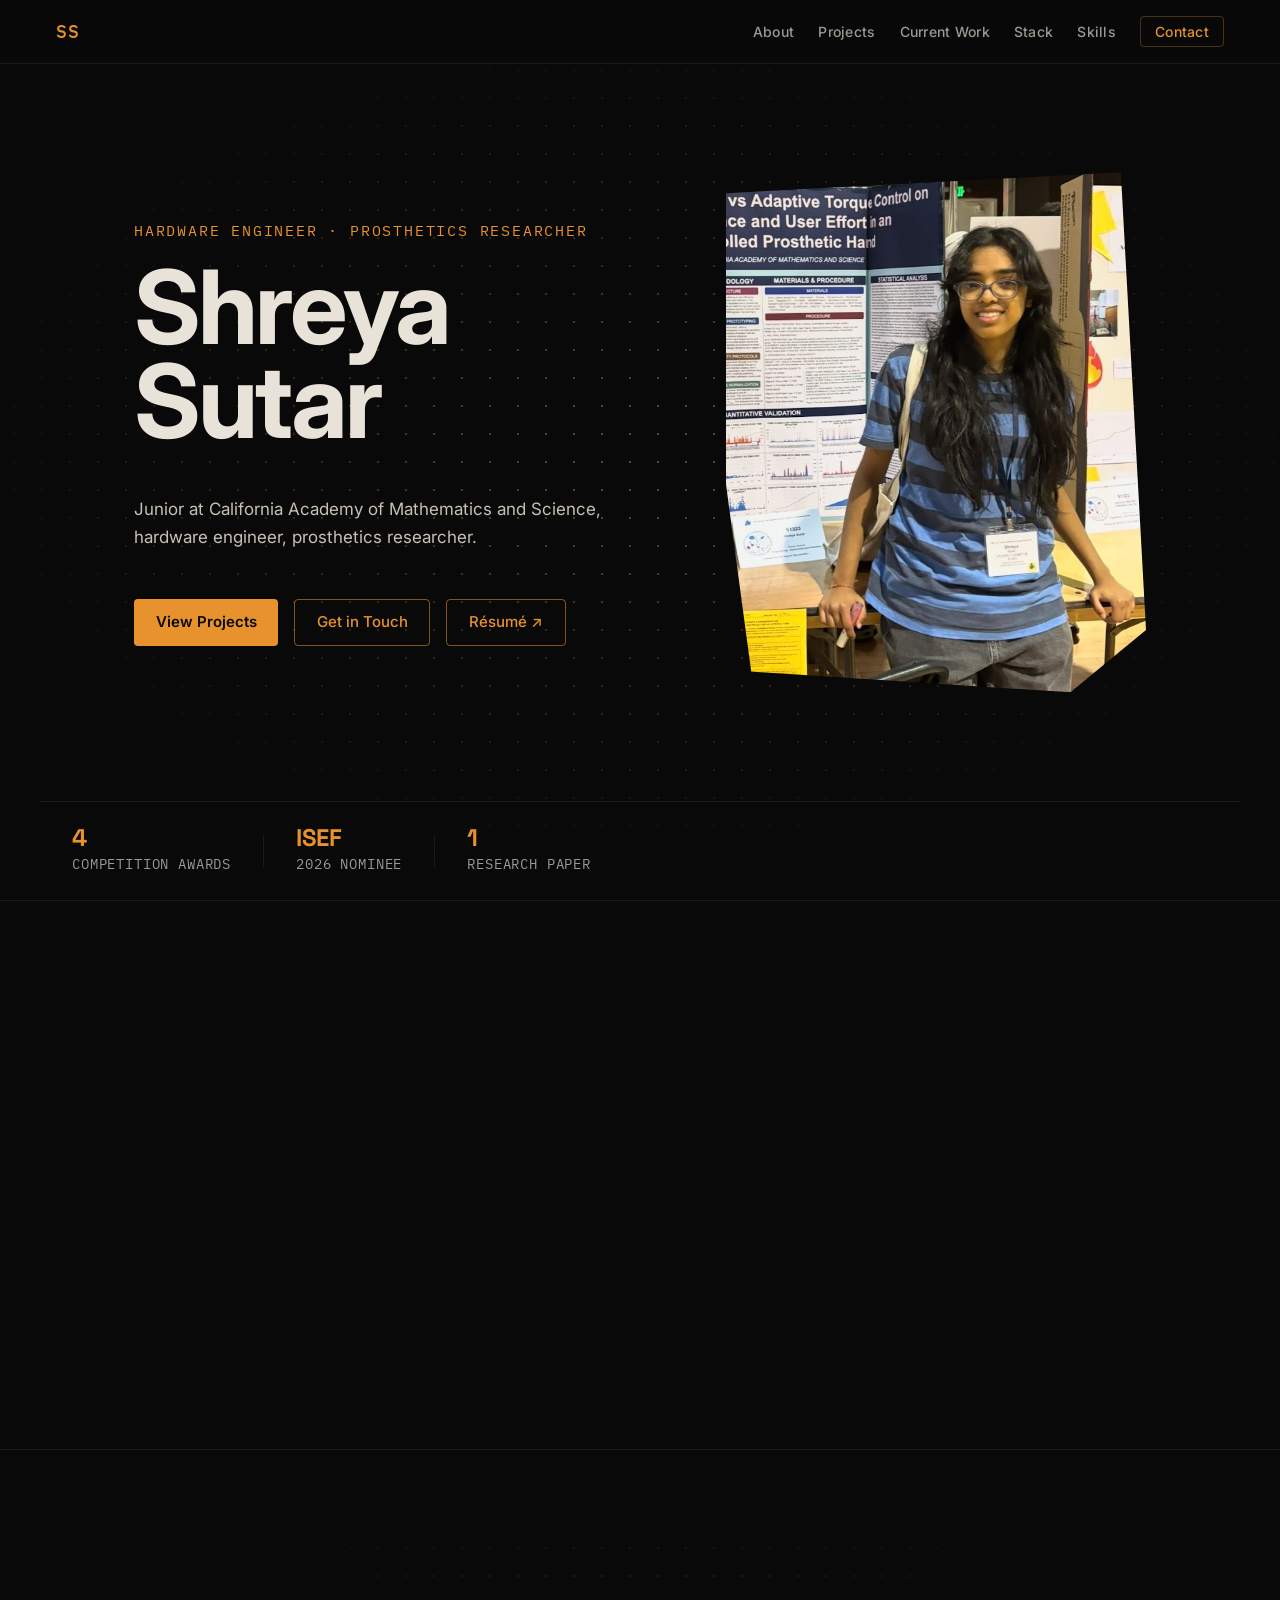
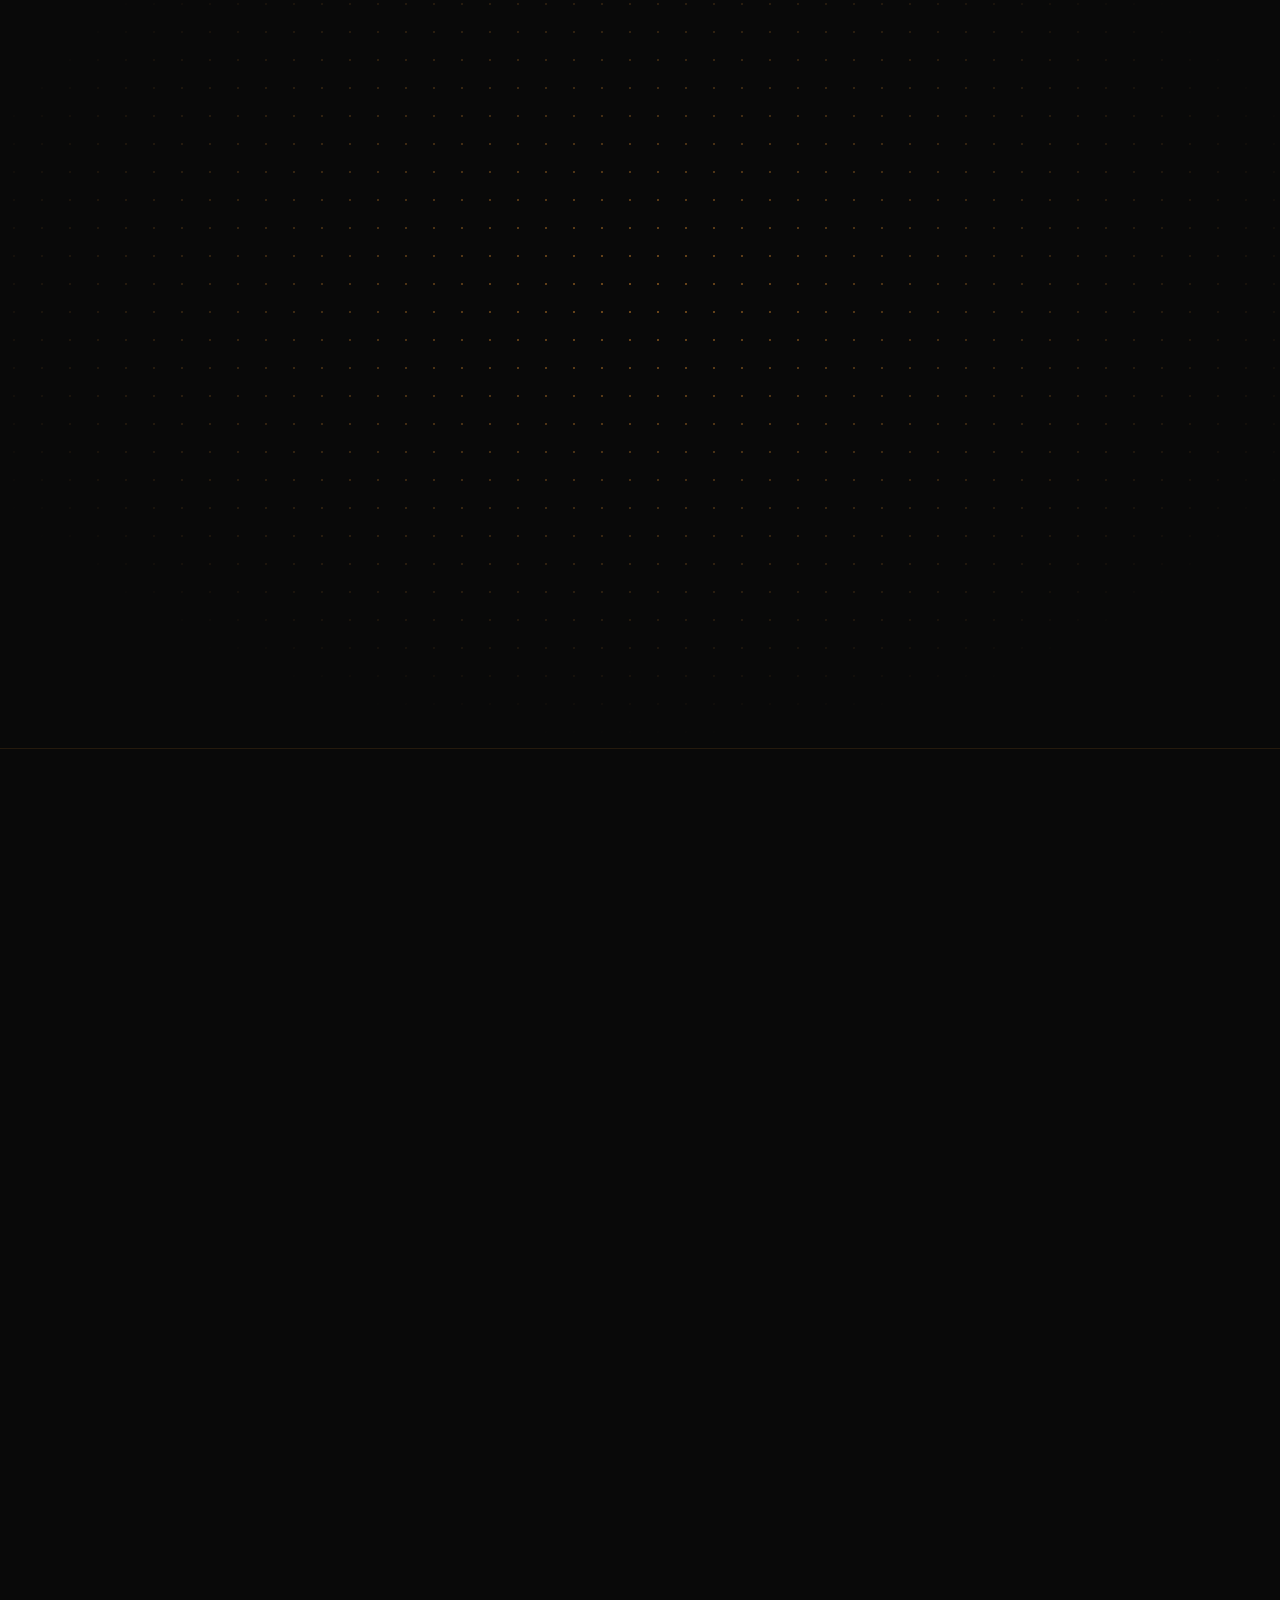
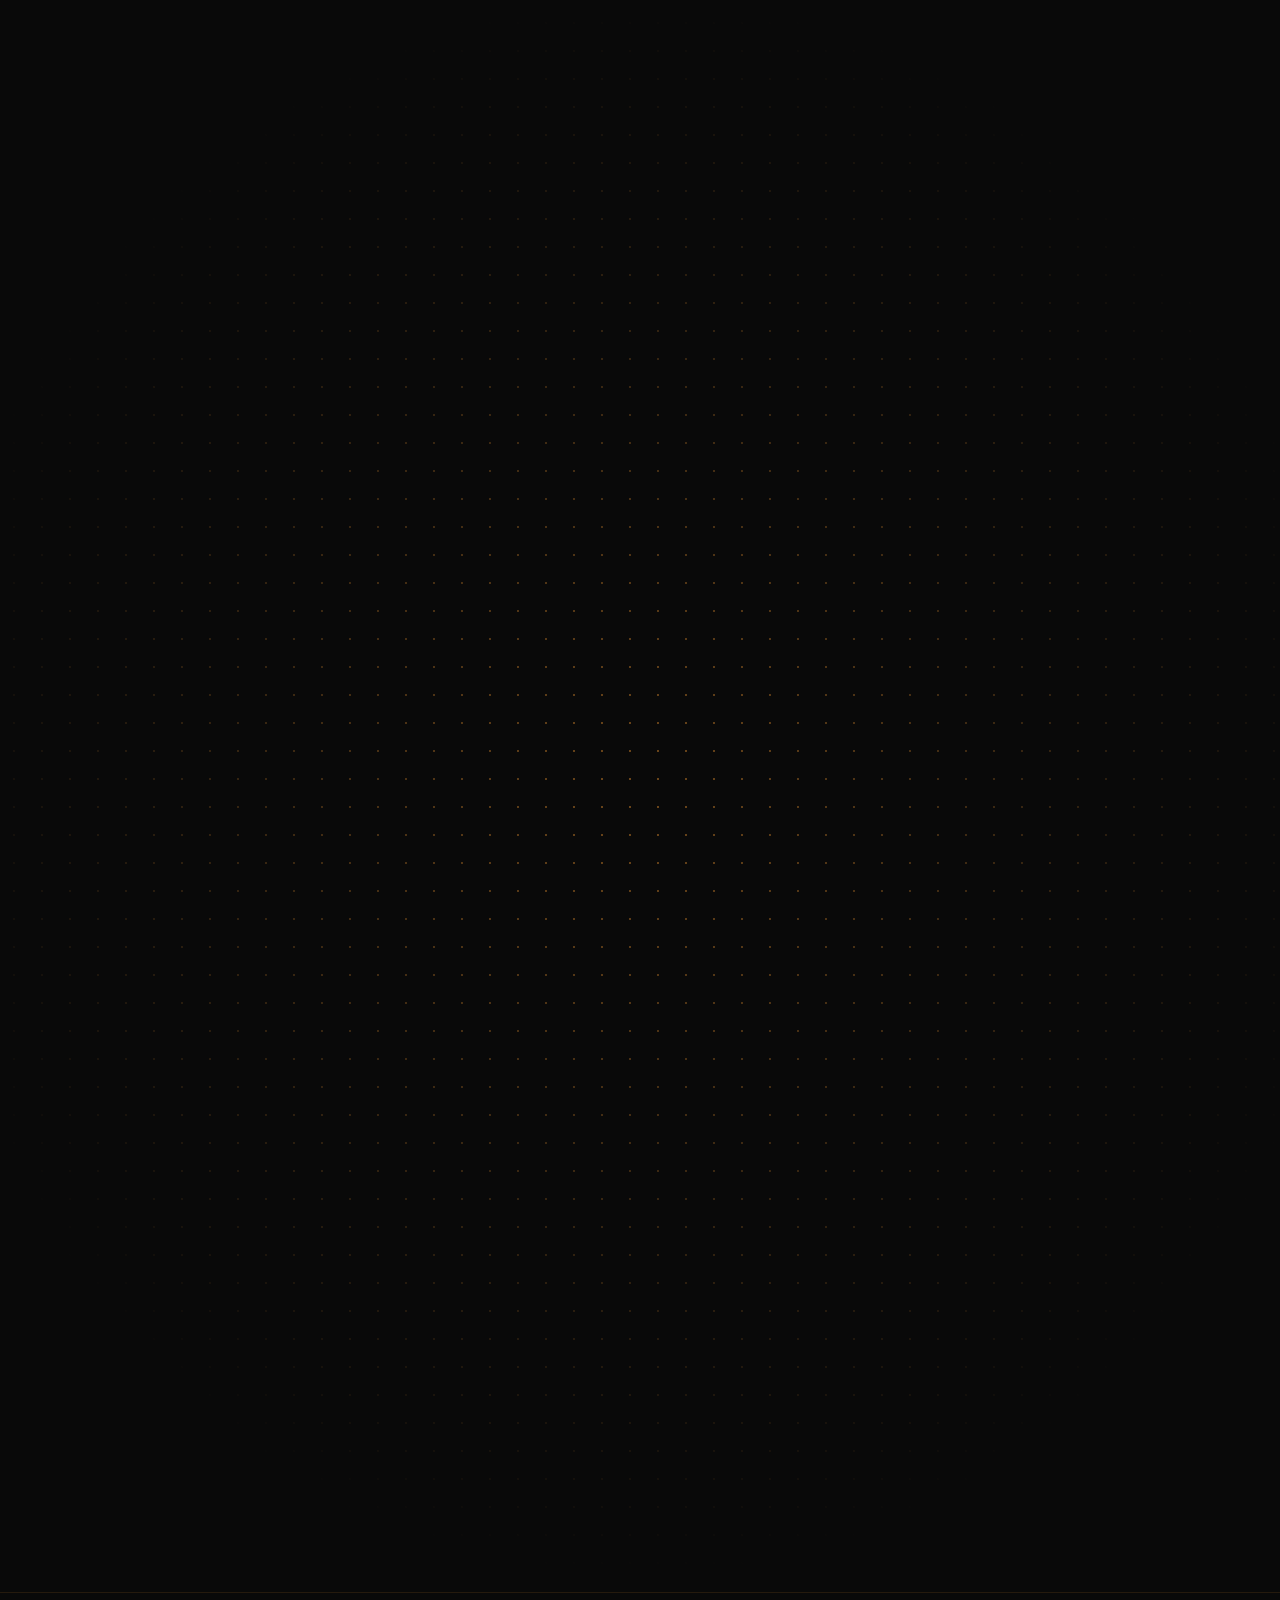
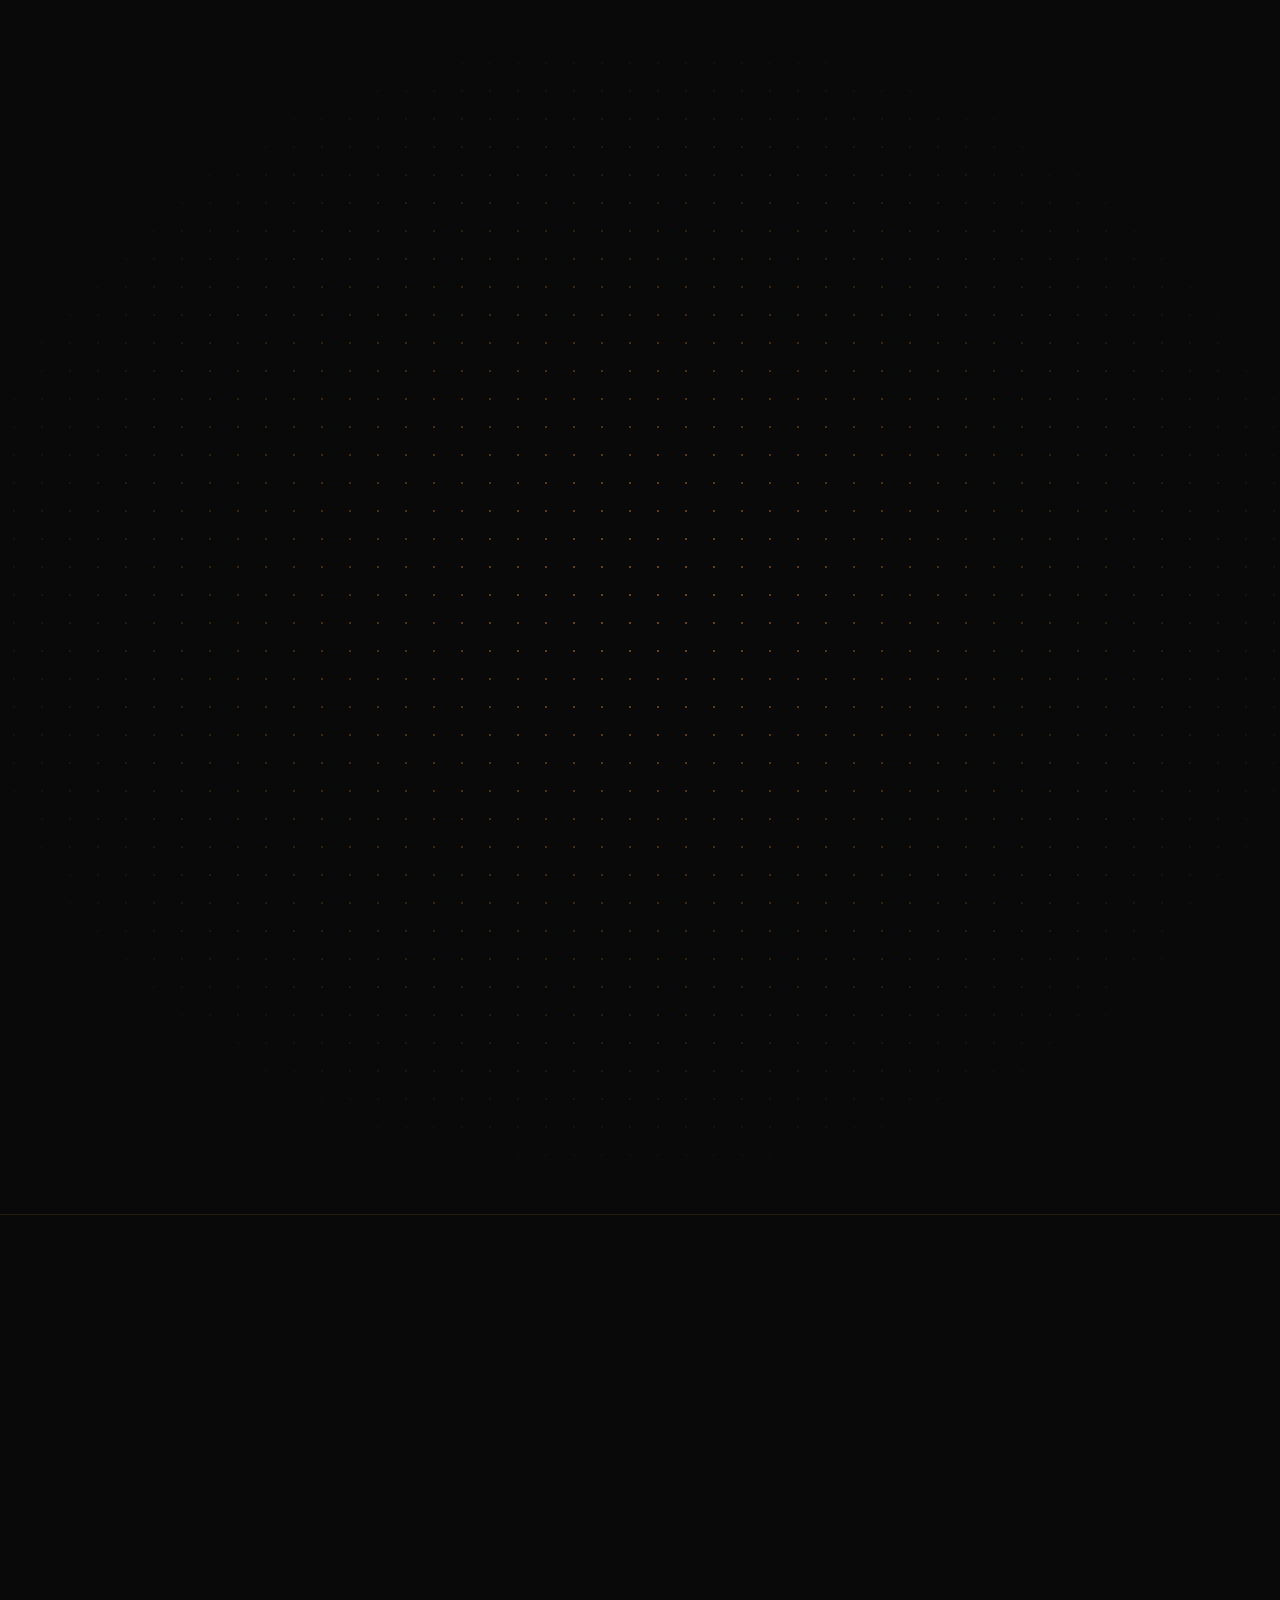
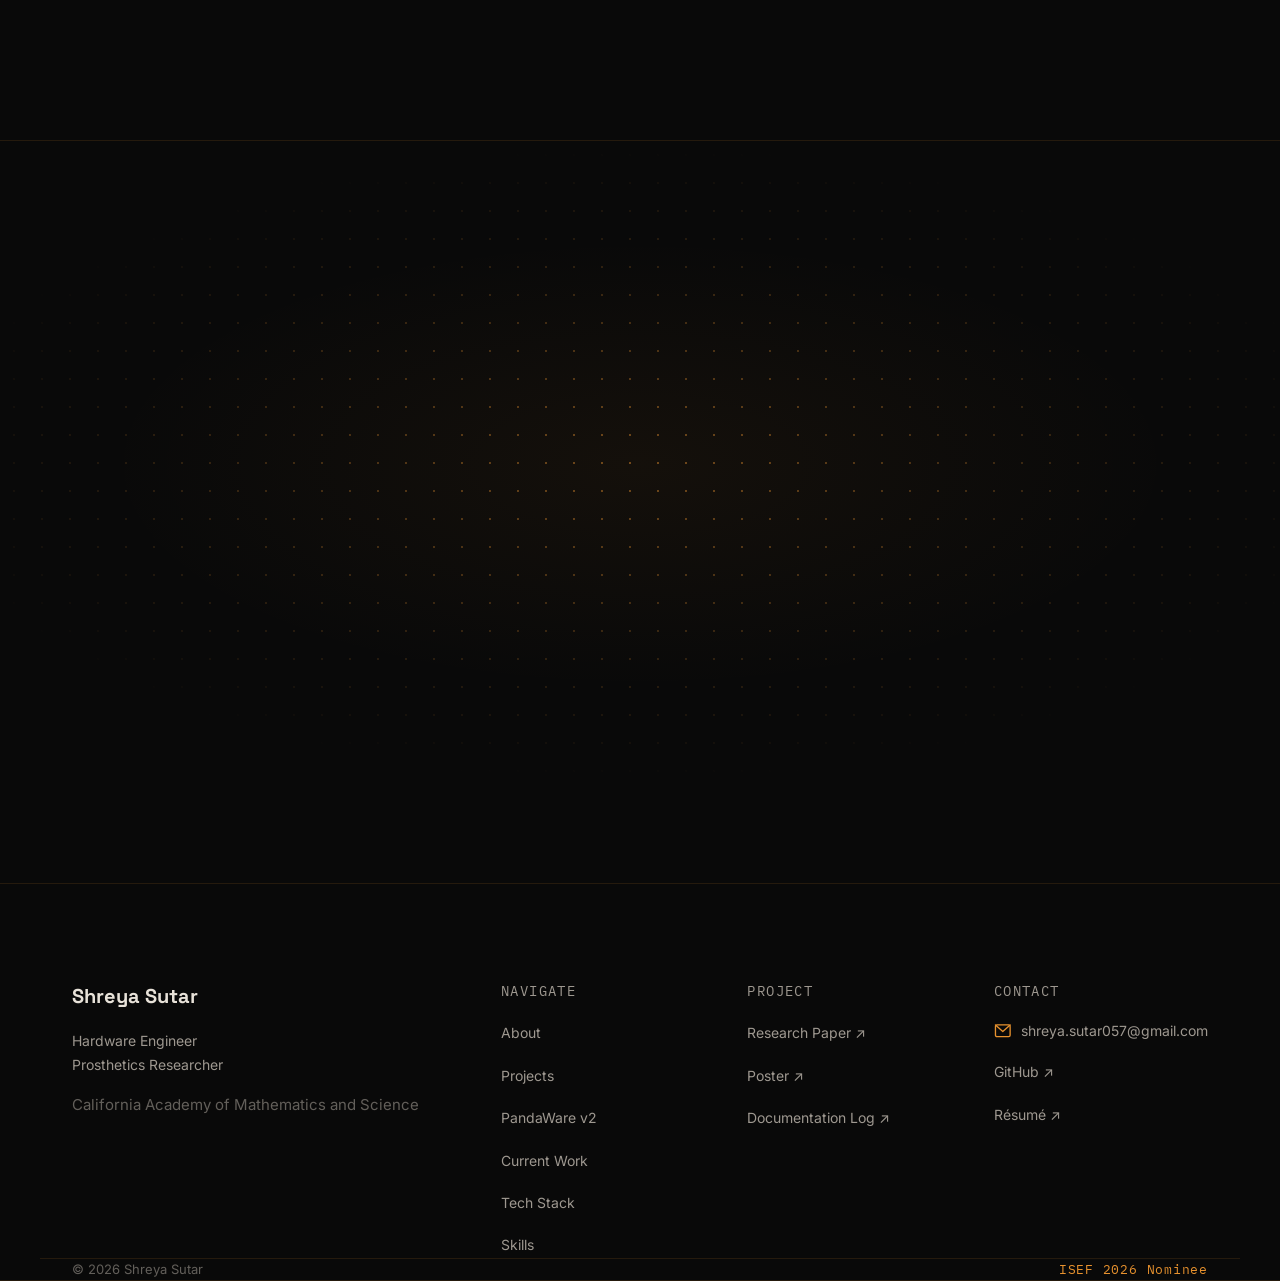
==== index.html @ 80c5390e "Move PandaWare v2 section directly below PandaWare v1 Co-Authored-By: Claude Opus 5.5 <noreply@anthr" ====
<!DOCTYPE html>
<html lang="en">
<head>
  <meta charset="UTF-8" />
  <meta name="viewport" content="width=device-width, initial-scale=1.0" />
  <title>Shreya Sutar — Hardware Engineer</title>
  <link rel="preconnect" href="https://fonts.googleapis.com">
  <link rel="preconnect" href="https://fonts.gstatic.com" crossorigin>
  <link href="https://fonts.googleapis.com/css2?family=Space+Grotesk:wght@400;500;600;700&family=Inter:wght@400;500&family=IBM+Plex+Mono:wght@400;500&display=swap" rel="stylesheet">
  <link rel="icon" type="image/png" href="full_mechanical_design.png">
  <link rel="stylesheet" href="style.css">
</head>
<body>

  <!-- ── Nav ────────────────────────────────────────── -->
  <nav id="nav">
    <div class="nav-wrap">
      <a href="#hero" class="nav-logo">SS</a>
      <ul class="nav-links">
        <li><a href="#about">About</a></li>
        <li><a href="#projects">Projects</a></li>
        <li><a href="#current-work">Current Work</a></li>
        <li><a href="#stack">Stack</a></li>
        <li><a href="#skills">Skills</a></li>
        <li><a href="#contact" class="nav-cta">Contact</a></li>
      </ul>
    </div>
  </nav>

  <!-- ── Hero ─────────────────────────────────────────── -->
  <section id="hero">
    <div class="pcb-grid" aria-hidden="true"></div>
    <div class="pcb-fade" aria-hidden="true"></div>

    <div class="site-wrap hero-inner">
      <div class="hero-text">
        <p class="hero-eyebrow">Hardware Engineer · Prosthetics Researcher</p>
        <h1 class="hero-name">
          <span class="name-line">Shreya</span>
          <span class="name-line">Sutar</span>
        </h1>
        <p class="hero-sub">Junior at California Academy of Mathematics and Science, hardware engineer, prosthetics researcher.</p>
        <div class="hero-actions">
          <a href="#projects" class="btn-primary hero-cta">View Projects</a>
          <a href="#contact" class="btn-ghost hero-cta">Get in Touch</a>
          <a href="resume.pdf" class="btn-ghost hero-cta" target="_blank" rel="noopener">Résumé ↗</a>
        </div>
      </div>
      <div class="hero-photo-wrap" aria-hidden="true">
        <div class="hero-photo">
          <img src="shreyasutar.png" alt="Shreya Sutar" style="width:100%;height:100%;object-fit:cover;border-radius:inherit;">
        </div>
      </div>
    </div>

    <div class="hero-stats">
      <div class="hstat"><span class="hstat-n">4</span><span class="hstat-l">Competition Awards</span></div>
      <div class="hstat-div" aria-hidden="true"></div>
      <div class="hstat"><span class="hstat-n">ISEF</span><span class="hstat-l">2026 Nominee</span></div>
      <div class="hstat-div" aria-hidden="true"></div>
      <div class="hstat"><span class="hstat-n">1</span><span class="hstat-l">Research Paper</span></div>
    </div>
  </section>

  <!-- ── About ─────────────────────────────────────────── -->
  <section id="about">
    <div class="site-wrap">
      <div class="about-layout">
        <div class="about-left">
          <h2 class="sec-label" data-reveal>[ About ]</h2>
          <p class="about-text" data-reveal>
            I build hardware at the intersection of biomedical engineering and embedded systems, focused on prosthetics and assistive technology, devices that restore function to people who have lost it. Most of what I've made was built without a lab, a mentor, or a budget, which has meant learning why systems fail rather than buying past the problem. Alongside the engineering, I founded and edit ISE, a student research journal, because the writing half of research is the part students are least often taught.
          </p>
        </div>
        <div class="about-right" data-reveal>
          <div class="about-card">
            <div class="about-card-row">
              <span class="about-card-label">School</span>
              <span class="about-card-val">California Academy of Mathematics and Science</span>
            </div>
            <div class="about-card-row">
              <span class="about-card-label">Focus</span>
              <span class="about-card-val">Biomedical · Embedded Systems</span>
            </div>
            <div class="about-card-row">
              <span class="about-card-label">Year</span>
              <span class="about-card-val">Junior · Class of 2028</span>
            </div>
            <div class="about-card-row">
              <span class="about-card-label">Location</span>
              <span class="about-card-val">Los Angeles, CA</span>
            </div>
          </div>
        </div>
      </div>
    </div>
  </section>

  <!-- ── Projects ───────────────────────────────────────── -->
  <section id="projects">
    <div class="pcb-grid" aria-hidden="true"></div>
    <div class="pcb-fade" aria-hidden="true"></div>
    <div class="site-wrap">
      <h2 class="sec-label" data-reveal>[ Projects ]</h2>
      <div class="project-grid">
        <article class="project-card" data-reveal>
          <div class="project-num">[ 01 ]</div>
          <div class="card-thumb">
            <img src="poster.png" alt="PandaWare poster" style="width:100%;height:100%;object-fit:cover;border-radius:inherit;">
          </div>
          <div class="card-body">
            <span class="badge">Biomedical · Embedded Systems</span>
            <h3>PandaWare</h3>
            <p>EMG-controlled myoelectric prosthetic hand built from scratch. Reads forearm surface EMG, classifies muscle activation in real time on an RP2040, and drives five tendon-routed fingers. Closed-loop current sensing halts grip on object contact. Total build cost: $118.45.</p>
            <a href="#pandaware" class="arrow-link">View Project <span aria-hidden="true">→</span></a>
          </div>
        </article>

        <!-- [ 02 ] ISE Journal -->
        <article class="project-card" data-reveal>
          <div class="project-num">[ 02 ]</div>
          <div class="card-thumb" role="img" aria-label="ISE journal cover">
            <img src="ise.projects.card.png" alt="ISE journal cover" style="width:100%;height:100%;object-fit:cover;border-radius:inherit;">
          </div>
          <div class="card-body">
            <span class="badge">Research Publishing · Editorial</span>
            <h3>ISE — Innovation in Science and Engineering Journal</h3>
            <p>An ISSN-registered student research journal I founded and edit, publishing high school and undergraduate research free of charge. Built the full manuscript infrastructure, recruited faculty reviewers across multiple universities, and now operate it with faculty advising from MIT.</p>
            <a href="https://iseofficial.org/" class="arrow-link" target="_blank" rel="noopener">Visit ISE <span aria-hidden="true">→</span></a>
          </div>
        </article>

        <!-- [ 03 ] Assistive Technology Outreach -->
        <article class="project-card" data-reveal>
          <div class="project-num">[ 03 ]</div>
          <!-- replace with /media/outreach-session.jpg -->
          <div class="card-thumb placeholder" role="img" aria-label="Outreach session photo placeholder">
            <svg viewBox="0 0 24 24" fill="none" stroke="currentColor" stroke-width="1.4" stroke-linecap="round" stroke-linejoin="round" aria-hidden="true">
              <path d="M17 21v-2a4 4 0 0 0-4-4H5a4 4 0 0 0-4 4v2"/>
              <circle cx="9" cy="7" r="4"/>
              <path d="M23 21v-2a4 4 0 0 0-3-3.87"/>
              <path d="M16 3.13a4 4 0 0 1 0 7.75"/>
            </svg>
          </div>
          <div class="card-body">
            <span class="badge">Community · Education</span>
            <h3>Assistive Technology Outreach</h3>
            <p>Led a prosthetics outreach project bringing assistive technology to a senior living community, directing the CAD, electrical, and programming work and writing the lesson plans that let other students contribute to the build rather than watch it.</p>
          </div>
        </article>
      </div>
    </div>
  </section>

  <!-- ── PandaWare Detail ─────────────────────────────────── -->
  <section id="pandaware">
    <div class="site-wrap">

      <!-- Change 1: Demo video — highest-priority evidence. Replace div with <video> when clip is ready. -->
      <!-- replace with /media/demo-pandaware-emg.mp4 -->
      <div class="detail-img" data-reveal>
        <img src="prosthetic.png" alt="PandaWare prosthetic hand" style="position:absolute;top:50%;left:50%;width:100vmax;height:100vmax;max-width:none;object-fit:cover;transform:translate(-50%,-50%) rotate(-90deg);">
      </div>

      <div class="detail-hd" data-reveal>
        <div class="detail-title-block">
          <h2 class="detail-title">PandaWare</h2>
          <p class="detail-sub">EMG-controlled myoelectric prosthetic hand, built from scratch. PandaWare reads forearm surface EMG, classifies muscle activation in real time on an RP2040, and drives five MG996R servos through a tendon-routed finger mechanism printed in PLA+. A current-sensing safety loop on the INA219 detects object contact and halts grip before force becomes damaging. Total build cost: $118.45, no lab, no machined parts.</p>
        </div>
        <div class="detail-actions">
          <a href="Shreya_Sutar_Official_Paper.pdf" class="btn-detail" target="_blank" rel="noopener">Read the Paper ↗</a>
          <a href="https://cad.onshape.com/documents/01846624b9cea47c0def8825/w/19642d9b3fb19bd6c92f9745/e/b12947016f13ac444aeb0029" class="btn-detail" target="_blank" rel="noopener">Onshape CAD ↗</a>
          <a href="sutarposter.pdf" class="btn-detail btn-detail--ghost" target="_blank" rel="noopener">Read the Poster ↗</a>
          <a href="https://drive.google.com/file/d/1aEplw--r2NXagsUH0YUOPjhpAVwstKOR/view?usp=sharing" class="btn-detail btn-detail--ghost" target="_blank" rel="noopener">Documentation Log ↗</a>
        </div>
        <p class="detail-note">The full iteration history, including what failed and what changed, lives in the <a href="https://drive.google.com/file/d/1aEplw--r2NXagsUH0YUOPjhpAVwstKOR/view?usp=sharing" target="_blank" rel="noopener">documentation log</a>.</p>
      </div>

      <div class="detail-block" data-reveal>
        <h3 class="block-label">Tech Stack</h3>
        <div class="chip-row">
          <span class="chip">RP2040</span>
          <span class="chip">MicroPython</span>
          <span class="chip">MyoWare 2.0</span>
          <span class="chip">PCA9685</span>
          <span class="chip">INA219</span>
          <span class="chip">MG996R servos</span>
          <span class="chip">tendon-driven actuation</span>
        </div>
      </div>

      <div class="detail-block" data-reveal>
        <h3 class="block-label">Overview</h3>
        <div class="overview-grid">
          <div class="overview-card" data-reveal>
            <div class="overview-card-text">
              <span class="overview-num">[ 01 ]</span>
              <div class="overview-rule"></div>
              <h4 class="overview-title">Full Mechanical Design</h4>
              <p class="overview-desc">Multiple 3D-printed iterations refining geometry for fit, range of motion, and durability across every finger joint.</p>
            </div>
            <div class="overview-card-img"><img src="full_mechanical_design.png" alt="Full mechanical design" style="width:100%;height:100%;object-fit:cover;border-radius:inherit;"></div>
          </div>
          <div class="overview-card" data-reveal>
            <div class="overview-card-text">
              <span class="overview-num">[ 02 ]</span>
              <div class="overview-rule"></div>
              <h4 class="overview-title">Custom Circuit Design</h4>
              <p class="overview-desc">Integrated servo control, EMG acquisition, and power sensing on a single hand-assembled system.</p>
            </div>
            <div class="overview-card-img"><img src="electric.png" alt="Custom circuit design" style="width:100%;height:100%;object-fit:cover;border-radius:inherit;"></div>
          </div>
          <div class="overview-card" data-reveal>
            <div class="overview-card-text">
              <span class="overview-num">[ 03 ]</span>
              <div class="overview-rule"></div>
              <h4 class="overview-title">EMG Signal Pipeline</h4>
              <p class="overview-desc">Adaptive normalization enabling reliable grip detection across varying muscle fatigue and electrode placement.</p>
            </div>
            <div class="overview-card-img"><img src="normalization.png" alt="EMG signal normalization graph" style="width:100%;height:100%;object-fit:cover;border-radius:inherit;"></div>
          </div>
          <div class="overview-card" data-reveal>
            <div class="overview-card-text">
              <span class="overview-num">[ 04 ]</span>
              <div class="overview-rule"></div>
              <h4 class="overview-title">Closed-Loop Safety</h4>
              <p class="overview-desc">Real-time current sensing via INA219 limits grip force automatically, preventing damage to objects. Works reliably on rigid objects; degrades on compliant surfaces.</p>
            </div>
            <div class="overview-card-img"><img src="graph.png" alt="Closed-loop current sensing performance graph" style="width:100%;height:100%;object-fit:cover;border-radius:inherit;"></div>
          </div>
        </div>
      </div>

      <!-- Change 2: Measured Performance stat grid -->
      <div class="detail-block" data-reveal>
        <h3 class="block-label">Measured Performance</h3>
        <div class="perf-grid">
          <div class="perf-stat">
            <span class="perf-stat__value">$118.45</span>
            <span class="perf-stat__label">Total Build Cost</span>
          </div>
          <div class="perf-stat">
            <span class="perf-stat__value">0–12 N</span>
            <span class="perf-stat__label">Grip Force Range</span>
          </div>
          <div class="perf-stat">
            <span class="perf-stat__value">92%</span>
            <span class="perf-stat__label">Grip Detection Success Rate</span>
          </div>
          <div class="perf-stat">
            <span class="perf-stat__value">200 ms</span>
            <span class="perf-stat__label">EMG to Finger Motion Latency</span>
          </div>
          <div class="perf-stat">
            <span class="perf-stat__value"><span class="perf-inf">∞</span></span>
            <span class="perf-stat__label">Mechanical Design Iterations</span>
          </div>
          <div class="perf-stat">
            <span class="perf-stat__value">450 mA</span>
            <span class="perf-stat__label">Contact-Detection Current Threshold</span>
          </div>
        </div>
        <p class="perf-note">Commercial myoelectric prosthetic hands cost between $20,000 and $100,000. PandaWare was built for $118.45 using consumer components, a hobbyist 3D printer, and no laboratory access. The performance figures above are the honest measured envelope, including where the system underperforms.</p>
        <p class="perf-limit">Known limitations: The current-sensing grip stop works reliably on rigid objects but degrades on compliant ones, where the current spike at contact is too gradual to detect cleanly. All finger joints are mechanically coupled, so the hand can grasp but cannot form a specific hand configuration. EMG amplitude drifts with electrode placement, sweat, and fatigue; the normalization pipeline reduces this but does not eliminate it.</p>
      </div>

      <div class="detail-block" data-reveal>
        <h3 class="block-label">Awards</h3>
        <div class="award-gallery">

          <div class="award-col">
            <span class="award">ISEF 2026 Nominee</span>
            <div class="gal-slot" style="overflow:hidden;">
              <img src="isef.nominee.png" alt="ISEF 2026 Nominee" style="width:100%;height:100%;object-fit:contain;border-radius:inherit;background:#000;">
            </div>
          </div>

          <div class="award-col">
            <span class="award">CSEF 5th Place</span>
            <!-- replace with /media/csef.jpg -->
            <div class="placeholder gal-slot"><svg viewBox="0 0 24 24" fill="none" stroke="currentColor" stroke-width="1.5" stroke-linecap="round" stroke-linejoin="round" aria-label="CSEF photo"><path d="M23 19a2 2 0 0 1-2 2H3a2 2 0 0 1-2-2V8a2 2 0 0 1 2-2h4l2-3h6l2 3h4a2 2 0 0 1 2 2z"/><circle cx="12" cy="13" r="4"/></svg></div>
          </div>

          <div class="award-col">
            <span class="award">LACSEF 2nd Place</span>
            <!-- replace with /media/lacsef.jpg -->
            <div class="placeholder gal-slot"><svg viewBox="0 0 24 24" fill="none" stroke="currentColor" stroke-width="1.5" stroke-linecap="round" stroke-linejoin="round" aria-label="LACSEF photo"><path d="M23 19a2 2 0 0 1-2 2H3a2 2 0 0 1-2-2V8a2 2 0 0 1 2-2h4l2-3h6l2 3h4a2 2 0 0 1 2 2z"/><circle cx="12" cy="13" r="4"/></svg></div>
          </div>

          <div class="award-col">
            <span class="award" style="font-size:0.75rem;">Invention Convention Winner</span>
            <!-- replace with /media/ic.jpg -->
            <div class="placeholder gal-slot"><svg viewBox="0 0 24 24" fill="none" stroke="currentColor" stroke-width="1.5" stroke-linecap="round" stroke-linejoin="round" aria-label="Invention Convention photo"><path d="M23 19a2 2 0 0 1-2 2H3a2 2 0 0 1-2-2V8a2 2 0 0 1 2-2h4l2-3h6l2 3h4a2 2 0 0 1 2 2z"/><circle cx="12" cy="13" r="4"/></svg></div>
          </div>

        </div>
      </div>

    </div>
  </section>

  <!-- ── PandaWare v2 ─────────────────────────────────────── -->
  <section id="pandaware-v2">
    <div class="site-wrap">

      <div class="v2-hero" data-reveal>
        <div class="img-ph" style="height:100%;"><span class="img-ph__label">PandaWare v2 render coming soon</span><img class="v2-hero-blur" src="pandaware-v2-hero.jpg" alt="" aria-hidden="true" onerror="this.remove()"><img src="pandaware-v2-hero.jpg" alt="PandaWare v2 finger assembly in CAD" style="object-fit:contain;background:transparent;" onerror="this.remove()"></div>
      </div>

      <div class="detail-hd" data-reveal>
        <div class="detail-title-block">
          <span class="status-tag">In progress</span>
          <h2 class="detail-title" style="margin-top:var(--s2);">PandaWare v2</h2>
          <!-- TODO(status): replace with exact CAD status once confirmed -->
          <p class="detail-sub">PandaWare v1 couples its finger joints, so the fingers curl as a single unit. That is enough to grasp an object and not enough to reach a defined hand configuration. v2 drives each finger joint independently, with three flexor tendons per finger for the MCP, PIP, and DIP joints and passive spring return in place of antagonistic extensors, to remove mechanical coupling as a source of positioning error. It is currently in CAD.</p>
        </div>
        <!-- TODO(cad-link): add Onshape button here if the v2 document is public -->
      </div>

      <div class="detail-block" data-reveal>
        <h3 class="block-label">Design Decisions</h3>
        <div class="overview-grid">
          <div class="overview-card" data-reveal>
            <div class="overview-card-text">
              <span class="overview-num">[ 01 ]</span>
              <div class="overview-rule"></div>
              <h4 class="overview-title">Independent Joint Actuation</h4>
              <p class="overview-desc">Each joint gets its own flexor tendon with passive spring return, so a commanded pose is a set of independent joint angles rather than one shared curl. Dropping antagonistic extensors halves the tendon count and the friction that comes with it.</p>
            </div>
          </div>
          <div class="overview-card" data-reveal>
            <div class="overview-card-text">
              <span class="overview-num">[ 02 ]</span>
              <div class="overview-rule"></div>
              <h4 class="overview-title">Ball-Bearing Joints</h4>
              <p class="overview-desc">Printed pin joints wear and loosen, so their friction changes from cycle to cycle. Ball bearings at each joint keep friction low and consistent, which is what makes motion repeatable over many cycles.</p>
            </div>
          </div>
          <div class="overview-card" data-reveal>
            <div class="overview-card-text">
              <span class="overview-num">[ 03 ]</span>
              <div class="overview-rule"></div>
              <h4 class="overview-title">Rigid Skeleton, Compliant Contact</h4>
              <p class="overview-desc">The skeleton is printed in nylon or PETG to hold geometry under tendon load, with TPU 85A on the gripping faces. Stiffness goes where precision matters and compliance goes where the hand touches objects.</p>
            </div>
          </div>
          <div class="overview-card" data-reveal>
            <div class="overview-card-text">
              <span class="overview-num">[ 04 ]</span>
              <div class="overview-rule"></div>
              <h4 class="overview-title">Per-Joint Angle Sensing</h4>
              <p class="overview-desc">An AS5600 magnetic encoder with a diametric magnet on each joint axis measures the configuration the finger actually reached, instead of inferring it from servo commands. That turns positioning error into something measured directly.</p>
            </div>
          </div>
        </div>
      </div>

      <div class="detail-block" data-reveal>
        <h3 class="block-label">Progress So Far</h3>
        <!-- TODO(progress): replace steps with confirmed CAD milestones -->
        <ol class="v2-timeline">
          <li class="tl-step is-done">
            <span class="tl-dot" aria-hidden="true"></span>
            <span class="tl-phase">[ 01 ] Done</span>
            <h4 class="tl-title">Finger Module</h4>
            <p class="tl-desc">Modeled in Onshape with independent MCP, PIP, and DIP joints.</p>
          </li>
          <li class="tl-step is-done">
            <span class="tl-dot" aria-hidden="true"></span>
            <span class="tl-phase">[ 02 ] Done</span>
            <h4 class="tl-title">Tendon Routing</h4>
            <p class="tl-desc">Paths laid out for three flexor tendons per finger.</p>
          </li>
          <li class="tl-step is-done">
            <span class="tl-dot" aria-hidden="true"></span>
            <span class="tl-phase">[ 03 ] Done</span>
            <h4 class="tl-title">Bearing Seats</h4>
            <p class="tl-desc">Ball-bearing seats integrated into the joint geometry.</p>
          </li>
          <li class="tl-step is-now">
            <span class="tl-dot" aria-hidden="true"></span>
            <span class="tl-phase">[ 04 ] Now</span>
            <h4 class="tl-title">First Print</h4>
            <p class="tl-desc">Printing and assembling the first finger module.</p>
          </li>
          <li class="tl-step">
            <span class="tl-dot" aria-hidden="true"></span>
            <span class="tl-phase">[ 05 ] Next</span>
            <h4 class="tl-title">Precision Study</h4>
            <p class="tl-desc">Joint-by-joint testing against the mudra pose set.</p>
          </li>
        </ol>
        <div class="v2-img-row">
          <div class="img-ph"><span class="img-ph__label">CAD view 1 coming soon</span><img src="pandaware-v2-cad-1.png" alt="PandaWare v2 CAD view 1" onerror="this.remove()"></div>
          <div class="img-ph"><span class="img-ph__label">CAD view 2 coming soon</span><img src="pandaware-v2-cad-2.png" alt="PandaWare v2 CAD view 2" onerror="this.remove()"></div>
          <div class="img-ph"><span class="img-ph__label">Finger module coming soon</span><img src="pandaware-v2-finger.png" alt="PandaWare v2 finger module" onerror="this.remove()"></div>
        </div>
      </div>

      <div class="detail-block" data-reveal>
        <h3 class="block-label">Roadmap</h3>
        <!-- TODO(roadmap): confirm milestones -->
        <ul class="v2-list">
          <li>Print and assemble the first finger module</li>
          <li>Validate joint friction and repeatability over repeated cycles</li>
          <li>Begin the precision characterization study</li>
        </ul>
        <p class="perf-limit">v2 is the hardware for the <a href="#current-work">Precision Characterization Study</a>. Classical Odissi mudras serve as the ground-truth pose set: each one is an exactly defined joint-angle configuration that v1's coupled mechanism cannot produce, so v2 is measured against them joint by joint.</p>
      </div>

    </div>
  </section>

  <!-- ── Current Work ─────────────────────────────────────── -->
  <!-- Change 5: New section between Projects/PandaWare and Tech Stack -->
  <section id="current-work">
    <div class="pcb-grid" aria-hidden="true"></div>
    <div class="pcb-fade" aria-hidden="true"></div>
    <div class="site-wrap">
      <h2 class="sec-label" data-reveal>[ Current Work ]</h2>

      <div class="cw-list">

        <div class="cw-entry" data-reveal>
          <div class="cw-content">
            <span class="status-tag">In progress</span>
            <h3 class="cw-title">PandaWare v2 — Independently Actuated Hand</h3>
            <p class="cw-body">The first hand couples its finger joints, so it can grasp but cannot reach a defined hand configuration. v2 actuates each joint independently to remove coupling as a source of positioning error.</p>
            <a href="#pandaware-v2" class="arrow-link">View v2 Design <span aria-hidden="true">→</span></a>
          </div>
          <div class="cw-media">
            <div class="cw-img-wrap" style="padding-bottom: var(--s4);">
              <img src="inprogress.panda2.png" alt="PandaWare v2 in progress" style="width:100%;height:100%;object-fit:cover;border-radius:var(--r);">
            </div>
          </div>
        </div>

        <div class="cw-entry" data-reveal>
          <div class="cw-content">
            <span class="status-tag">In design</span>
            <h3 class="cw-title">Precision Characterization Study</h3>
            <p class="cw-body">How accurately and repeatably can a low-cost tendon-driven hand reach and hold a defined target configuration, and which subsystem limits that precision: the mechanism, the sensing, or the intent decoding? I'm using classical Odissi mudras as the ground-truth pose set, since each mudra is an exactly defined joint-angle configuration that a coupled mechanism physically cannot produce. That makes them a substantially harder benchmark than grasping tasks, and it yields continuous per-joint error data rather than pass/fail on whether an object was picked up.</p>
          </div>
          <div class="cw-media">
            <div class="cw-img-wrap">
              <img src="indesign.mudras.jpg" alt="Odissi mudra reference" style="width:100%;height:100%;object-fit:contain;border-radius:var(--r);background:#6b3318;">
            </div>
          </div>
        </div>

        <div class="cw-entry" data-reveal>
          <div class="cw-content">
            <span class="status-tag">In design</span>
            <h3 class="cw-title">EMG Assistive Glove (ISEF 2027)</h3>
            <p class="cw-body">A wearable glove that reads forearm muscle signals and assists people with weak grip. Most assistive gloves leave the thumb passive, which rules out most everyday grasps. This design actuates the thumb in two degrees of freedom, adds force-aware grasping through motor current sensing so delicate objects aren't crushed, and uses flexor-extensor co-contraction to hold flat objects that typically slip out of tendon-driven gloves.</p>
          </div>
          <div class="cw-media">
            <div class="cw-img-wrap">
              <div class="img-ph" style="height:100%;"><span class="img-ph__label">Glove concept image coming soon</span><img src="glove-concept.png" alt="EMG assistive glove concept" onerror="this.remove()"></div>
            </div>
          </div>
        </div>

      </div>
    </div>
  </section>

  <!-- ── Tech Stack ───────────────────────────────────────── -->
  <section id="stack">
    <div class="pcb-grid" aria-hidden="true"></div>
    <div class="pcb-fade" aria-hidden="true"></div>
    <div class="site-wrap">
      <h2 class="sec-label" data-reveal>[ Tech Stack ]</h2>
      <p class="stack-intro" data-reveal>Every component chosen for a reason. Here's what powers PandaWare.</p>

      <div class="stack-grid">

        <div class="stack-item" data-reveal>
          <div class="stack-content">
            <div class="stack-item-top">
              <span class="stack-num">[ 01 ]</span>
              <span class="stack-cat">Microcontroller</span>
            </div>
            <div class="stack-icon">
              <svg viewBox="0 0 24 24" fill="none" stroke="currentColor" stroke-width="1.6" stroke-linecap="round" stroke-linejoin="round" aria-hidden="true">
                <rect x="7" y="7" width="10" height="10" rx="1"/>
                <path d="M7 9H5M7 12H4M7 15H5M17 9h2M17 12h3M17 15h2M9 7V5M12 7V4M15 7V5M9 17v2M12 17v3M15 17v2"/>
              </svg>
            </div>
            <h3 class="stack-name">RP2040</h3>
            <p class="stack-desc">Chosen over an Arduino Uno because the EMG acquisition loop and the servo control loop need to run without blocking each other, and the RP2040's dual cores made that possible at a $4 price point. The tradeoff is no hardware floating-point unit, which constrains how much signal processing can happen on-device.</p>
          </div>
          <div class="stack-img" aria-hidden="true"><img src="rp2040.jpg" alt="" style="width:100%;height:100%;object-fit:cover;"></div>
        </div>

        <div class="stack-item" data-reveal>
          <div class="stack-content">
            <div class="stack-item-top">
              <span class="stack-num">[ 02 ]</span>
              <span class="stack-cat">Firmware</span>
            </div>
            <div class="stack-icon">
              <svg viewBox="0 0 24 24" fill="none" stroke="currentColor" stroke-width="1.6" stroke-linecap="round" stroke-linejoin="round" aria-hidden="true">
                <polyline points="16 18 22 12 16 6"/>
                <polyline points="8 6 2 12 8 18"/>
              </svg>
            </div>
            <h3 class="stack-name">MicroPython</h3>
            <p class="stack-desc">Chosen for iteration speed. Being able to change a filter constant and re-run immediately mattered more than raw execution speed during development, since the bottleneck was mechanical settling time rather than compute.</p>
          </div>
          <div class="stack-img" aria-hidden="true"><img src="micropython.png" alt="" style="width:100%;height:100%;object-fit:cover;"></div>
        </div>

        <div class="stack-item" data-reveal>
          <div class="stack-content">
            <div class="stack-item-top">
              <span class="stack-num">[ 03 ]</span>
              <span class="stack-cat">EMG Sensor</span>
            </div>
            <div class="stack-icon">
              <svg viewBox="0 0 24 24" fill="none" stroke="currentColor" stroke-width="1.6" stroke-linecap="round" stroke-linejoin="round" aria-hidden="true">
                <polyline points="2 12 5 12 7 4 9 20 11 10 13 14 15 12 22 12"/>
              </svg>
            </div>
            <h3 class="stack-name">MyoWare 2.0</h3>
            <p class="stack-desc">Surface EMG was the only viable intent signal available without implanted hardware or a lab budget. The core problem it creates is that its output drifts with electrode placement, skin impedance, sweat, and muscle fatigue, which is what drove the custom normalization pipeline below.</p>
          </div>
          <div class="stack-img" aria-hidden="true"><img src="myoware2.0.webp" alt="" style="width:100%;height:100%;object-fit:cover;"></div>
        </div>

        <div class="stack-item" data-reveal>
          <div class="stack-content">
            <div class="stack-item-top">
              <span class="stack-num">[ 04 ]</span>
              <span class="stack-cat">PWM Driver</span>
            </div>
            <div class="stack-icon">
              <svg viewBox="0 0 24 24" fill="none" stroke="currentColor" stroke-width="1.6" stroke-linecap="round" stroke-linejoin="round" aria-hidden="true">
                <rect x="2" y="3" width="20" height="14" rx="2"/>
                <path d="M8 21h8M12 17v4"/>
                <path d="M6 8h2v4H6zM11 7h2v5h-2zM16 9h2v3h-2z"/>
              </svg>
            </div>
            <h3 class="stack-name">PCA9685</h3>
            <p class="stack-desc">Offloads servo timing to dedicated hardware over I²C, freeing the microcontroller to sample EMG continuously rather than interleaving PWM generation with acquisition. Drives all finger servos from two pins.</p>
          </div>
          <div class="stack-img" aria-hidden="true"><img src="pca9685.webp" alt="" style="width:100%;height:100%;object-fit:cover;"></div>
        </div>

        <div class="stack-item" data-reveal>
          <div class="stack-content">
            <div class="stack-item-top">
              <span class="stack-num">[ 05 ]</span>
              <span class="stack-cat">Current Sensor</span>
            </div>
            <div class="stack-icon">
              <svg viewBox="0 0 24 24" fill="none" stroke="currentColor" stroke-width="1.6" stroke-linecap="round" stroke-linejoin="round" aria-hidden="true">
                <path d="M18 20V10M12 20V4M6 20v-6"/>
              </svg>
            </div>
            <h3 class="stack-name">INA219</h3>
            <p class="stack-desc">This is the component the whole grip-safety system depends on, and it was chosen because fingertip force sensors were outside budget. Instead of measuring force directly, the system infers object contact from the spike in servo current draw when a finger stalls against something. It works well on rigid objects and degrades on compliant ones, which is the exact relationship I'm now characterizing formally in a follow-up study.</p>
          </div>
          <div class="stack-img" aria-hidden="true"><img src="ina219.jpg" alt="" style="width:100%;height:100%;object-fit:cover;"></div>
        </div>

        <div class="stack-item" data-reveal>
          <div class="stack-content">
            <div class="stack-item-top">
              <span class="stack-num">[ 06 ]</span>
              <span class="stack-cat">Actuators</span>
            </div>
            <div class="stack-icon">
              <svg viewBox="0 0 24 24" fill="none" stroke="currentColor" stroke-width="1.6" stroke-linecap="round" stroke-linejoin="round" aria-hidden="true">
                <circle cx="12" cy="12" r="3"/>
                <path d="M12 2v3M12 19v3M4.22 4.22l2.12 2.12M17.66 17.66l2.12 2.12M2 12h3M19 12h3M4.22 19.78l2.12-2.12M17.66 6.34l2.12-2.12"/>
              </svg>
            </div>
            <h3 class="stack-name">MG996R Servos</h3>
            <p class="stack-desc">High-torque metal-gear servos chosen for holding position under load rather than for speed. One servo per finger, driving tendon cables through the printed finger channels.</p>
          </div>
          <div class="stack-img" aria-hidden="true"><img src="mg996r.webp" alt="" style="width:100%;height:100%;object-fit:cover;"></div>
        </div>

        <div class="stack-item" data-reveal>
          <div class="stack-content">
            <div class="stack-item-top">
              <span class="stack-num">[ 07 ]</span>
              <span class="stack-cat">Fabrication</span>
            </div>
            <div class="stack-icon">
              <svg viewBox="0 0 24 24" fill="none" stroke="currentColor" stroke-width="1.6" stroke-linecap="round" stroke-linejoin="round" aria-hidden="true">
                <polygon points="12 2 2 7 12 12 22 7 12 2"/>
                <polyline points="2 17 12 22 22 17"/>
                <polyline points="2 12 12 17 22 12"/>
              </svg>
            </div>
            <h3 class="stack-name">FDM 3D Printing</h3>
            <p class="stack-desc">Printed in PLA+ on a partially broken consumer printer, which meant designing around inconsistent tolerances rather than assuming them. Wall thickness and pin-joint reinforcement were sized for print reliability, not just for strength.</p>
          </div>
          <div class="stack-img" aria-hidden="true"><img src="elegoo.jpg" alt="" style="width:100%;height:100%;object-fit:cover;"></div>
        </div>

        <div class="stack-item" data-reveal>
          <div class="stack-content">
            <div class="stack-item-top">
              <span class="stack-num">[ 08 ]</span>
              <span class="stack-cat">Mechanism</span>
            </div>
            <div class="stack-icon">
              <svg viewBox="0 0 24 24" fill="none" stroke="currentColor" stroke-width="1.6" stroke-linecap="round" stroke-linejoin="round" aria-hidden="true">
                <path d="M12 2C6.48 2 2 6.48 2 12s4.48 10 10 10 10-4.48 10-10S17.52 2 12 2z"/>
                <path d="M12 6v6l4 2"/>
              </svg>
            </div>
            <h3 class="stack-name">Tendon Actuation</h3>
            <p class="stack-desc">Tendon routing was chosen because it moves the actuators off the fingers and into the palm, which is the only way to keep finger geometry close to human scale. The cost is friction and slack accumulating along the tendon path, which sets a hard ceiling on positioning precision, which is the limitation that motivates the second-generation design.</p>
          </div>
          <div class="stack-img" aria-hidden="true"><img src="tendon.jpg" alt="" style="width:100%;height:100%;object-fit:cover;"></div>
        </div>

      </div>
    </div>
  </section>

  <!-- ── Skills ─────────────────────────────────────────── -->
  <section id="skills">
    <div class="site-wrap">
      <h2 class="sec-label" data-reveal>[ Skills ]</h2>
      <div class="skills-grid">

        <div class="skill-card" data-reveal>
          <div class="skill-icon" aria-hidden="true">
            <svg viewBox="0 0 24 24" fill="none" stroke="currentColor" stroke-width="1.8" stroke-linecap="round" stroke-linejoin="round">
              <polygon points="12 2 2 7 12 12 22 7 12 2"/>
              <polyline points="2 17 12 22 22 17"/>
              <polyline points="2 12 12 17 22 12"/>
            </svg>
          </div>
          <h3>Mechanical</h3>
          <ul>
            <li>CAD in Onshape</li>
            <li>3D printing and fabrication</li>
            <li>Tendon-driven mechanism design</li>
          </ul>
        </div>

        <div class="skill-card" data-reveal>
          <div class="skill-icon" aria-hidden="true">
            <svg viewBox="0 0 24 24" fill="none" stroke="currentColor" stroke-width="1.8" stroke-linecap="round" stroke-linejoin="round">
              <polyline points="22 12 18 12 15 21 9 3 6 12 2 12"/>
            </svg>
          </div>
          <h3>Electrical</h3>
          <ul>
            <li>Circuit design and assembly</li>
            <li>Soldering</li>
            <li>Servo and actuator control</li>
          </ul>
        </div>

        <div class="skill-card" data-reveal>
          <div class="skill-icon" aria-hidden="true">
            <svg viewBox="0 0 24 24" fill="none" stroke="currentColor" stroke-width="1.8" stroke-linecap="round" stroke-linejoin="round">
              <polyline points="16 18 22 12 16 6"/>
              <polyline points="8 6 2 12 8 18"/>
            </svg>
          </div>
          <h3>Software</h3>
          <ul>
            <li>Embedded systems — RP2040, MicroPython</li>
            <li>EMG signal processing</li>
          </ul>
        </div>

      </div>
    </div>
  </section>

  <!-- ── Contact CTA ───────────────────────────────────── -->
  <section id="contact">
    <div class="pcb-grid" aria-hidden="true"></div>
    <div class="pcb-fade" aria-hidden="true"></div>
    <div class="contact-bg" aria-hidden="true"></div>
    <div class="site-wrap contact-inner">
      <p class="contact-eyebrow" data-reveal>[ Let's Connect ]</p>
      <h2 class="contact-heading" data-reveal>Building something<br>that matters.</h2>
      <p class="contact-sub" data-reveal>Whether you're a researcher, engineer, or just curious, I'd love to talk about hardware, prosthetics, and building things that change lives.</p>
      <div class="contact-btns" data-reveal>
        <button class="btn-primary contact-btn" onclick="document.getElementById('contactPopup').classList.add('open')">Contact Me</button>
        <a href="https://github.com/ShreyaSutar-engi" class="btn-ghost contact-btn" target="_blank" rel="noopener">GitHub ↗</a>
        <a href="resume.pdf" class="btn-ghost contact-btn" target="_blank" rel="noopener">Résumé ↗</a>
      </div>
    </div>
  </section>

  <!-- Contact popup -->
  <div class="contact-popup-overlay" id="contactPopup" role="dialog" aria-modal="true" aria-label="Contact options" onclick="if(event.target===this)this.classList.remove('open')">
    <div class="contact-popup">
      <p class="contact-popup-title">Get in touch</p>
      <button class="contact-popup-close" aria-label="Close" onclick="document.getElementById('contactPopup').classList.remove('open')">
        <svg viewBox="0 0 24 24" fill="none" stroke="currentColor" stroke-width="2" stroke-linecap="round"><line x1="18" y1="6" x2="6" y2="18"/><line x1="6" y1="6" x2="18" y2="18"/></svg>
      </button>
      <div class="contact-popup-row" id="emailRow">
        <a href="mailto:shreya.sutar057@gmail.com" class="contact-popup-row-link">
          <span class="contact-popup-icon">
            <svg viewBox="0 0 24 24" fill="none" stroke="currentColor" stroke-width="1.8" stroke-linecap="round" stroke-linejoin="round"><rect x="2" y="4" width="20" height="16" rx="2"/><polyline points="2,4 12,13 22,4"/></svg>
          </span>
          <span class="contact-popup-handle">shreya.sutar057@gmail.com</span>
        </a>
        <button class="copy-btn" aria-label="Copy email address" onclick="copyEmail()">
          <svg viewBox="0 0 24 24" fill="none" stroke="currentColor" stroke-width="1.8" stroke-linecap="round" stroke-linejoin="round">
            <rect x="9" y="9" width="13" height="13" rx="2"/>
            <path d="M5 15H4a2 2 0 0 1-2-2V4a2 2 0 0 1 2-2h9a2 2 0 0 1 2 2v1"/>
          </svg>
          <span class="copy-toast">Copied!</span>
        </button>
      </div>
    </div>
  </div>

  <!-- ── Footer ──────────────────────────────────────────── -->
  <footer id="footer">
    <div class="site-wrap footer-inner">
      <div class="footer-brand-col">
        <span class="footer-brand">Shreya Sutar</span>
        <p class="footer-tagline">Hardware Engineer<br>Prosthetics Researcher</p>
        <p class="footer-school">California Academy of Mathematics and Science</p>
      </div>

      <div class="footer-nav-col">
        <span class="footer-col-label">Navigate</span>
        <ul>
          <li><a href="#about">About</a></li>
          <li><a href="#projects">Projects</a></li>
          <li><a href="#pandaware-v2">PandaWare v2</a></li>
          <li><a href="#current-work">Current Work</a></li>
          <li><a href="#stack">Tech Stack</a></li>
          <li><a href="#skills">Skills</a></li>
        </ul>
      </div>

      <div class="footer-nav-col">
        <span class="footer-col-label">Project</span>
        <ul>
          <li><a href="Shreya_Sutar_Official_Paper.pdf" target="_blank" rel="noopener">Research Paper ↗</a></li>
          <li><a href="sutarposter.pdf" target="_blank" rel="noopener">Poster ↗</a></li>
          <li><a href="https://drive.google.com/file/d/1aEplw--r2NXagsUH0YUOPjhpAVwstKOR/view?usp=sharing" target="_blank" rel="noopener">Documentation Log ↗</a></li>
        </ul>
      </div>

      <div class="footer-nav-col">
        <span class="footer-col-label">Contact</span>
        <ul>
          <li>
            <a href="mailto:shreya.sutar057@gmail.com" class="footer-contact-row">
              <span class="footer-contact-icon">
                <svg viewBox="0 0 24 24" fill="none" stroke="currentColor" stroke-width="1.8" stroke-linecap="round" stroke-linejoin="round"><rect x="2" y="4" width="20" height="16" rx="2"/><polyline points="2,4 12,13 22,4"/></svg>
              </span>
              shreya.sutar057@gmail.com
            </a>
          </li>
          <li><a href="https://github.com/ShreyaSutar-engi" target="_blank" rel="noopener">GitHub ↗</a></li>
          <li><a href="resume.pdf" target="_blank" rel="noopener">Résumé ↗</a></li>
        </ul>
      </div>
    </div>

    <div class="site-wrap footer-bottom">
      <p>© 2026 Shreya Sutar</p>
      <p class="footer-award">ISEF 2026 Nominee</p>
    </div>
  </footer>

  <!-- GSAP 3.12 — timeline, ScrollTrigger, utils -->
  <script src="https://cdnjs.cloudflare.com/ajax/libs/gsap/3.12.5/gsap.min.js"></script>
  <script src="https://cdnjs.cloudflare.com/ajax/libs/gsap/3.12.5/ScrollTrigger.min.js"></script>
  <script src="script.js"></script>
</body>
</html>
---- style.css ----
/*
  ════════════════════════════════════════════════════════
  Shreya Sutar — Portfolio Design System
  ──────────────────────────────────────────────
  Palette:    Near-black · Warm Amber (#E8922E) · Gold (#F5C842)
              References PCB gold pads, solder, LED indicators.
  Type:       Space Grotesk 700/600/500 (display)
              Inter 500/400 (body)
              IBM Plex Mono 500/400 (tech chips, labels)
  Grid:       8pt baseline — --s1 (0.5rem) … --s16 (8rem)
  Contrast:   All text/bg pairs ≥ 4.5:1 (WCAG 2.2 AA)
  ════════════════════════════════════════════════════════
*/

*, *::before, *::after { box-sizing: border-box; margin: 0; padding: 0; }

:root {
  /* ── Color tokens ────────────────────────────────────────── */
  --bg:           #090909;
  --bg-alt:       #0E0E0E;
  --surface:      #141414;
  --surface-2:    #1A1A1A;
  --text:         #E8E2D9;      /* warm white */
  --muted:        #9E9890;      /* readable warm gray */
  --muted-hi:     #C8C0B4;      /* lighter gray for body text */
  --accent:       #E8922E;      /* warm amber / PCB gold-orange */
  --accent-2:     #F5C842;      /* bright gold */
  --accent-dim:   #C97A22;
  --border:       rgba(232, 146, 46, 0.12);
  --border-2:     rgba(232, 146, 46, 0.30);
  --border-hi:    rgba(232, 146, 46, 0.55);

  /* ── 8pt spacing scale ────────────────────────────────────────── */
  --s1:  0.5rem;
  --s2:  1rem;
  --s3:  1.5rem;
  --s4:  2rem;
  --s5:  2.5rem;
  --s6:  3rem;
  --s8:  4rem;
  --s10: 5rem;
  --s12: 6rem;
  --s16: 8rem;

  /* ── Misc ────────────────────────────────────────────── */
  --nav-h:  64px;
  --r-sm:   4px;
  --r:      8px;
  --r-lg:   12px;
}

html { scroll-behavior: smooth; }

body {
  font-family: 'Inter', system-ui, -apple-system, sans-serif;
  background: var(--bg);
  color: var(--text);
  font-size: 16px;
  line-height: 1.65;
  -webkit-font-smoothing: antialiased;
  -moz-osx-font-smoothing: grayscale;
}

a { color: inherit; text-decoration: none; }
ul { list-style: none; }
svg { display: block; }


/* ========================================================================
   NAV
   ======================================================================== */

#nav {
  position: fixed;
  top: 0; left: 0; right: 0;
  height: var(--nav-h);
  z-index: 1000;
  background: rgba(9,9,9,0.7);
  backdrop-filter: blur(12px);
  border-bottom: 1px solid var(--border);
}

.nav-wrap {
  max-width: 1200px;
  margin: 0 auto;
  padding: 0 var(--s2);
  height: 100%;
  display: flex;
  align-items: center;
  justify-content: space-between;
}

.nav-logo {
  font-family: 'IBM Plex Mono', monospace;
  font-weight: 500;
  font-size: 1.1rem;
  color: var(--accent);
  letter-spacing: 0.05em;
}

.nav-links {
  display: flex;
  gap: var(--s3);
  align-items: center;
}

.nav-links a {
  font-size: 0.875rem;
  font-weight: 500;
  color: var(--muted);
  letter-spacing: 0.02em;
  transition: color 0.18s ease;
}

.nav-links a:hover { color: var(--text); }

.nav-cta {
  border: 1px solid var(--border-2);
  border-radius: var(--r-sm);
  padding: 0.375rem 0.875rem;
  color: var(--accent) !important;
  transition: background 0.16s, color 0.16s;
}

.nav-cta:hover {
  background: rgba(232,146,46,0.08);
}


/* ========================================================================
   HERO
   ======================================================================== */

#hero {
  min-height: 100vh;
  padding-top: var(--nav-h);
  display: flex;
  flex-direction: column;
  justify-content: center;
  position: relative;
  overflow: hidden;
}

.hero-inner {
  position: relative;
  z-index: 1;
  padding-top: var(--s4);
  padding-bottom: var(--s4);
  flex: 1;
  display: grid;
  grid-template-columns: 1fr auto;
  gap: var(--s8);
  align-items: center;
}

.hero-text {
  display: flex;
  flex-direction: column;
  justify-content: center;
  padding: var(--s8) 0;
}

@keyframes hero-float {
  0%   { transform: translateY(0px); }
  50%  { transform: translateY(-8px); }
  100% { transform: translateY(0px); }
}

@keyframes hero-clip-morph {
  0%   { clip-path: polygon(0% 4%, 94% 0%, 100% 88%, 82% 100%, 6% 96%, 0% 60%); }
  25%  { clip-path: polygon(2% 0%, 100% 3%, 97% 92%, 78% 100%, 0% 98%, 0% 55%); }
  50%  { clip-path: polygon(0% 2%, 96% 0%, 100% 96%, 85% 100%, 4% 94%, 0% 65%); }
  75%  { clip-path: polygon(1% 5%, 98% 0%, 100% 90%, 80% 100%, 2% 100%, 0% 58%); }
  100% { clip-path: polygon(0% 4%, 94% 0%, 100% 88%, 82% 100%, 6% 96%, 0% 60%); }
}

@keyframes hero-glow-pulse {
  0%, 100% { box-shadow: 0 0 0 1px var(--border-2), 0 0 24px 0 rgba(232,146,46,0.08); }
  50%       { box-shadow: 0 0 0 1px rgba(232,146,46,0.35), 0 0 40px 4px rgba(232,146,46,0.14); }
}

.hero-photo-wrap {
  display: flex;
  align-items: center;
  justify-content: center;
  flex-shrink: 0;
}

.hero-photo {
  width: 420px;
  height: 520px;
  border-radius: 0;
  border: none;
  background: var(--surface);
  position: relative;
  overflow: hidden;
  clip-path: polygon(0% 4%, 94% 0%, 100% 88%, 82% 100%, 6% 96%, 0% 60%);
  animation:
    hero-float 5s ease-in-out infinite,
    hero-clip-morph 12s ease-in-out infinite,
    hero-glow-pulse 4s ease-in-out infinite;
}

.hero-photo::before {
  content: '';
  position: absolute;
  inset: 0;
  background: linear-gradient(160deg, rgba(232,146,46,0.06) 0%, transparent 60%);
  z-index: 1;
  pointer-events: none;
}

.hero-eyebrow {
  font-family: 'IBM Plex Mono', monospace;
  font-size: 0.9375rem;
  color: var(--accent);
  letter-spacing: 0.12em;
  text-transform: uppercase;
  margin-bottom: var(--s2);
}

.hero-name {
  font-family: 'Inter', system-ui, -apple-system, sans-serif;
  font-size: clamp(3rem, 8vw, 7rem);
  font-weight: 700;
  letter-spacing: -0.03em;
  line-height: 0.92;
  color: var(--text);
  margin-bottom: var(--s6);
}

.name-line { display: block; }

.hero-sub {
  font-size: 1.0625rem;
  line-height: 1.6;
  color: var(--muted-hi);
  max-width: 48ch;
  margin-bottom: var(--s6);
}

.hero-actions {
  display: flex;
  gap: var(--s2);
  flex-wrap: wrap;
}

.hero-stats {
  position: relative;
  z-index: 1;
  display: flex;
  align-items: center;
  gap: var(--s4);
  padding: var(--s3) 0;
  margin: 0 auto;
  width: 100%;
  max-width: 1200px;
  padding-left: clamp(1rem, 4vw, var(--s4));
  padding-right: clamp(1rem, 4vw, var(--s4));
  border-top: 1px solid var(--border);
}

.hstat { display: flex; flex-direction: column; gap: 0.2em; }

.hstat-n {
  font-family: 'Space Grotesk', sans-serif;
  font-size: 1.5rem;
  font-weight: 700;
  color: var(--accent);
  letter-spacing: -0.02em;
  line-height: 1;
}

.hstat-l {
  font-size: 0.875rem;
  color: var(--muted);
  letter-spacing: 0.06em;
  text-transform: uppercase;
  font-family: 'IBM Plex Mono', monospace;
}

.hstat-div {
  width: 1px;
  height: 2rem;
  background: var(--border);
}


/* ========================================================================
   PCB BG GRID
   ======================================================================== */

.pcb-grid {
  position: absolute;
  inset: 0;
  background-image: radial-gradient(circle, rgba(232,146,46,0.45) 1.5px, transparent 1.5px);
  background-size: 28px 28px;
}

.pcb-fade {
  position: absolute;
  inset: 0;
  background: radial-gradient(ellipse 80% 70% at 50% 50%, transparent 0%, var(--bg) 70%);
}


/* ========================================================================
   ABOUT
   ======================================================================== */

#about {
  padding: var(--s12) 0;
  border-top: 1px solid var(--border);
}

.about-layout {
  display: grid;
  grid-template-columns: 1fr 1fr;
  gap: var(--s10);
  align-items: start;
}

.about-text {
  font-size: 1.125rem;
  line-height: 1.75;
  color: var(--muted-hi);
  max-width: 54ch;
  margin-top: var(--s3);
}

.about-card {
  background: var(--surface);
  border: 1px solid var(--border);
  border-radius: var(--r);
  padding: var(--s3);
  display: flex;
  flex-direction: column;
  gap: var(--s2);
}

.about-card-row {
  display: grid;
  grid-template-columns: 9ch 1fr;
  gap: var(--s2);
  align-items: baseline;
  padding-bottom: var(--s2);
  border-bottom: 1px solid var(--border);
}

.about-card-row:last-child { border-bottom: none; padding-bottom: 0; }

.about-card-label {
  font-family: 'IBM Plex Mono', monospace;
  font-size: 0.875rem;
  color: var(--muted);
  letter-spacing: 0.08em;
  text-transform: uppercase;
}

.about-card-val {
  font-size: 0.938em;
  color: var(--text);
  font-weight: 500;
}


/* ========================================================================
   PROJECTS
   ======================================================================== */

#projects {
  padding: var(--s12) 0;
  border-top: 1px solid var(--border);
  position: relative;
  overflow: hidden;
}

.project-grid {
  display: grid;
  grid-template-columns: repeat(auto-fill, minmax(300px, 1fr));
  gap: var(--s4);
  margin-top: var(--s6);
}

.project-card {
  background: var(--surface);
  border: 1px solid var(--border);
  border-radius: var(--r);
  overflow: hidden;
  display: flex;
  flex-direction: column;
  transition: border-color 0.18s;
}

.project-card:hover { border-color: var(--border-hi); }

.project-num {
  font-family: 'IBM Plex Mono', monospace;
  font-size: 0.9375rem;
  color: var(--accent);
  letter-spacing: 0.06em;
  padding: var(--s2);
  display: flex;
  align-items: center;
}

.card-thumb {
  width: 100%;
  height: 200px;
  background: var(--surface-2);
  display: flex;
  align-items: center;
  justify-content: center;
  overflow: hidden;
}

.card-thumb svg { width: 3rem; height: 3rem; opacity: 0.2; }

.card-body {
  padding: var(--s3);
  display: flex;
  flex-direction: column;
  gap: var(--s2);
  flex: 1;
}

.card-body h3 {
  font-family: 'Space Grotesk', sans-serif;
  font-size: 1.25rem;
  font-weight: 600;
  color: var(--text);
}

.card-body p {
  font-size: 0.938em;
  color: var(--muted-hi);
  line-height: 1.6;
}

.arrow-link {
  font-size: 0.8125rem;
  font-weight: 600;
  color: var(--accent);
  letter-spacing: 0.04em;
  transition: opacity 0.16s;
  margin-top: auto;
}

.arrow-link:hover { opacity: 0.7; }


/* ========================================================================
   PROJECT DETAIL LARGE IMAGE SKELETON
   ======================================================================== */

.detail-img {
  width: 100%;
  height: 480px;
  background: transparent;
  border: none;
  border-radius: 0;
  overflow: hidden;
  display: flex;
  align-items: center;
  justify-content: center;
  margin-bottom: var(--s8);
  position: relative;
}

.detail-img svg { width: 4rem; height: 4rem; opacity: 0.15; }


/* ========================================================================
   PROJECT DETAIL
   ======================================================================== */

#pandaware {
  padding: var(--s12) 0;
  border-top: 1px solid var(--border);
}

.detail-hd {
  display: flex;
  flex-direction: column;
  gap: var(--s4);
  margin-bottom: var(--s8);
}

.detail-title-block {
  width: 100%;
}

.detail-title {
  font-family: 'Space Grotesk', sans-serif;
  font-size: clamp(2.5rem, 5vw, 4rem);
  font-weight: 700;
  letter-spacing: -0.02em;
  line-height: 1;
  color: var(--text);
}

.detail-sub {
  font-size: 1.0625rem;
  color: var(--muted-hi);
  margin-top: var(--s2);
  line-height: 1.75;
}

.detail-actions {
  display: flex;
  gap: var(--s2);
  flex-wrap: wrap;
  flex-shrink: 0;
  align-items: flex-start;
}

.detail-block {
  margin-bottom: var(--s8);
}


/* ========================================================================
   OVERVIEW GRID
   ======================================================================== */

.overview-grid {
  display: grid;
  grid-template-columns: repeat(2, 1fr);
  gap: var(--s4);
  margin-top: var(--s4);
}

.overview-card {
  background: var(--surface);
  border: 1px solid var(--border);
  border-radius: var(--r);
  overflow: hidden;
  display: flex;
  flex-direction: row;
}

.custom-circuit-img {
  width: 100%;
  height: 200px;
  object-fit: cover;
}

.overview-card-text {
  padding: var(--s3);
  display: flex;
  flex-direction: column;
  gap: var(--s2);
  flex: 1;
}

.overview-card-img {
  width: 260px;
  flex-shrink: 0;
  background: var(--surface-2);
  overflow: hidden;
  align-self: stretch;
}

.overview-card-img.img-contain img {
  object-fit: contain !important;
  background: var(--surface-2);
}


/* ========================================================================
   AWARDS
   ======================================================================== */

.awards-row {
  display: flex;
  gap: var(--s3);
  flex-wrap: wrap;
  margin-top: var(--s4);
}

.award {
  font-family: 'IBM Plex Mono', monospace;
  font-size: 0.875rem;
  font-weight: 500;
  letter-spacing: 0.06em;
  padding: 0.35rem 0.85rem;
  border: 1px solid rgba(232, 146, 46, 0.45);
  border-radius: var(--r-sm);
  color: var(--accent);
  background: rgba(232, 146, 46, 0.09);
  cursor: pointer;
  transition: border-color 0.18s, background 0.18s;
  -webkit-appearance: none;
  appearance: none;
  line-height: 1.4;
  display: inline-flex;
  align-items: center;
}

.award:hover {
  border-color: var(--accent);
  background: rgba(232,146,46,0.18);
}

.award.highlight,
.award.active {
  border-color: var(--accent);
  background: rgba(232,146,46,0.18);
}

.award-gallery {
  display: grid;
  grid-template-columns: repeat(4, 1fr);
  gap: var(--s3);
  margin-top: var(--s4);
}

.award-col {
  display: flex;
  flex-direction: column;
  gap: var(--s3);
  align-items: center;
}

.award-col .award {
  width: 100%;
  text-align: center;
  justify-content: center;
}

.award-col .gal-slot {
  width: 100%;
}


/* ========================================================================
   GALLERY
   ======================================================================== */

.gallery {
  display: grid;
  grid-template-columns: repeat(4, 1fr);
  gap: var(--s3);
  margin-top: var(--s4);
}

.gal-slot {
  height: 240px;
  border-radius: var(--r);
}


/* ========================================================================
   TECH STACK
   ======================================================================== */

#stack {
  padding: var(--s12) 0;
  border-top: 1px solid var(--border);
  position: relative;
  overflow: hidden;
}

.stack-intro {
  font-size: 1.0625rem;
  color: var(--muted-hi);
  max-width: 60ch;
  margin-top: var(--s2);
  margin-bottom: var(--s8);
}

.stack-grid {
  display: grid;
  grid-template-columns: repeat(auto-fill, minmax(260px, 1fr));
  gap: var(--s3);
}


.stack-item {
  background: var(--surface);
  border: 1px solid var(--border);
  border-radius: var(--r);
  overflow: hidden;
  display: flex;
  flex-direction: column;
  position: relative;
  height: 420px;
  transition: border-color 0.18s;
}

.stack-item:hover { border-color: var(--border-hi); }

.stack-content {
  padding: var(--s3);
  display: flex;
  flex-direction: column;
  gap: var(--s1);
  transition: transform 0.4s ease;
  /* clip overflowing text inside fixed-height card */
  overflow: hidden;
  height: 100%;
}

.stack-item:hover .stack-content {
  transform: translateY(-150px);
}

.stack-item:hover .stack-item-top,
.stack-item:hover .stack-icon,
.stack-item:hover .stack-name {
  opacity: 0;
  transition: opacity 0.3s ease;
}

.stack-item-top,
.stack-icon,
.stack-name {
  transition: opacity 0.3s ease;
}


.stack-item-top {
  display: flex;
  align-items: center;
  justify-content: space-between;
}


.stack-num {
  font-family: 'IBM Plex Mono', monospace;
  font-size: 0.875rem;
  color: var(--accent);
  letter-spacing: 0.06em;
}

.stack-cat {
  font-family: 'IBM Plex Mono', monospace;
  font-size: 0.8125rem;
  color: var(--muted);
  letter-spacing: 0.08em;
  text-transform: uppercase;
}


.stack-icon {
  width: 2.5rem;
  height: 2.5rem;
  color: var(--accent);
  opacity: 0.7;
  margin-top: var(--s2);
}

.stack-icon svg { width: 100%; height: 100%; }

.stack-name {
  font-family: 'Space Grotesk', sans-serif;
  font-size: 1.125rem;
  font-weight: 600;
  color: var(--text);
}

.stack-desc {
  font-size: 0.875rem;
  color: var(--muted-hi);
  line-height: 1.6;
  flex: 1;
  transition: font-size 0.3s ease, line-height 0.3s ease;
}

.stack-item:hover .stack-desc {
  font-size: 0.75rem;
  line-height: 1.5;
}

.stack-img {
  position: absolute;
  bottom: 0;
  left: 0;
  right: 0;
  height: 260px;
  overflow: hidden;
  transform: translateY(260px);
  transition: transform 0.4s ease;
}

.stack-item:hover .stack-img {
  transform: translateY(0);
}



/* ========================================================================
   SKILLS
   ======================================================================== */

#skills {
  padding: var(--s12) 0;
  border-top: 1px solid var(--border);
}

.skills-grid {
  display: grid;
  grid-template-columns: repeat(3, 1fr);
  gap: var(--s4);
  margin-top: var(--s6);
}


.skill-card {
  background: var(--surface);
  border: 1px solid var(--border);
  border-radius: var(--r);
  padding: var(--s4);
  display: flex;
  flex-direction: column;
  gap: var(--s3);
}

.skill-icon {
  width: 2rem;
  height: 2rem;
  color: var(--accent);
}

.skill-icon svg { width: 100%; height: 100%; }

.skill-card h3 {
  font-family: 'Space Grotesk', sans-serif;
  font-size: 1.125rem;
  font-weight: 600;
  color: var(--text);
}

.skill-card ul {
  display: flex;
  flex-direction: column;
  gap: 0.5rem;
}

.skill-card li {
  font-size: 0.875rem;
  color: var(--muted-hi);
  padding-left: 1.2rem;
  position: relative;
}

.skill-card li::before {
  content: '—';
  position: absolute;
  left: 0;
  color: var(--accent);
  opacity: 0.6;
}


/* ========================================================================
   CONTACT
   ======================================================================== */

#contact {
  padding: var(--s16) 0;
  border-top: 1px solid var(--border);
  position: relative;
  overflow: hidden;
}

.contact-bg {
  position: absolute;
  inset: 0;
  background: radial-gradient(ellipse 60% 50% at 50% 50%, rgba(232,146,46,0.05) 0%, transparent 70%);
}

.contact-inner {
  position: relative;
  text-align: center;
}

.contact-eyebrow {
  font-family: 'IBM Plex Mono', monospace;
  font-size: 0.9375rem;
  color: var(--accent);
  letter-spacing: 0.12em;
  text-transform: uppercase;
  margin-bottom: var(--s2);
}

.contact-heading {
  font-family: 'Space Grotesk', sans-serif;
  font-size: clamp(2.5rem, 5vw, 4rem);
  font-weight: 700;
  letter-spacing: -0.03em;
  line-height: 1.1;
  color: var(--text);
  margin-bottom: var(--s4);
}

.contact-sub {
  font-size: 1.0625rem;
  color: var(--muted-hi);
  max-width: 50ch;
  margin: 0 auto var(--s6);
  line-height: 1.6;
}

.contact-btns {
  display: flex;
  justify-content: center;
  gap: var(--s2);
  flex-wrap: wrap;
}


/* ========================================================================
   CONTACT POPUP MODAL
   ======================================================================== */

.contact-popup-overlay {
  position: fixed;
  inset: 0;
  z-index: 9999;
  display: flex;
  align-items: center;
  justify-content: center;
  background: rgba(0,0,0,0.6);
  backdrop-filter: blur(6px);
  opacity: 0;
  pointer-events: none;
  transition: opacity 0.22s ease;
}

.contact-popup-overlay.open {
  opacity: 1;
  pointer-events: auto;
}

.contact-popup {
  background: var(--surface);
  border: 1px solid var(--border-2);
  border-radius: var(--r);
  padding: var(--s4);
  min-width: 320px;
  max-width: 480px;
  width: 90vw;
  position: relative;
  display: flex;
  flex-direction: column;
  gap: var(--s3);
}

.contact-popup-title {
  font-family: 'Space Grotesk', sans-serif;
  font-size: 1.125rem;
  font-weight: 600;
  color: var(--text);
  margin-bottom: var(--s1);
}

.contact-popup-close {
  position: absolute;
  top: var(--s2);
  right: var(--s2);
  background: none;
  border: none;
  cursor: pointer;
  color: var(--muted);
  padding: 0.25rem;
  transition: color 0.16s;
}

.contact-popup-close:hover { color: var(--text); }

.contact-popup-close svg { width: 1.2rem; height: 1.2rem; }

.contact-popup-row {
  display: flex;
  align-items: center;
  gap: var(--s2);
  padding: var(--s2);
  border: 1px solid var(--border);
  border-radius: var(--r-sm);
  transition: background 0.16s, border-color 0.16s;
  color: var(--text);
  position: relative;
}

.contact-popup-row:hover {
  background: rgba(232,146,46,0.06);
  border-color: var(--border-2);
}

.contact-popup-row.flash {
  background: rgba(232,146,46,0.18);
  border-color: var(--accent);
  transition: background 0.08s, border-color 0.08s;
}

.contact-popup-row-link {
  display: flex;
  align-items: center;
  gap: var(--s2);
  flex: 1;
  color: var(--text);
  text-decoration: none;
}

.copy-btn {
  background: transparent;
  border: none;
  cursor: pointer;
  color: var(--muted);
  padding: 0.3rem;
  display: flex;
  align-items: center;
  justify-content: center;
  border-radius: var(--r-sm);
  position: relative;
  flex-shrink: 0;
  transition: color 0.16s;
}

.copy-btn:hover { color: var(--accent); }
.copy-btn svg { width: 1.05rem; height: 1.05rem; }

.copy-toast {
  position: absolute;
  bottom: calc(100% + 6px);
  right: 0;
  background: var(--accent);
  color: #000;
  font-family: 'IBM Plex Mono', monospace;
  font-size: 0.875rem;
  font-weight: 600;
  padding: 0.2rem 0.55rem;
  border-radius: var(--r-sm);
  white-space: nowrap;
  pointer-events: none;
  opacity: 0;
  transform: translateY(4px);
  transition: opacity 0.15s, transform 0.15s;
}

.copy-toast.show {
  opacity: 1;
  transform: translateY(0);
}

.contact-popup-icon {
  width: 2.2rem;
  height: 2.2rem;
  display: flex;
  align-items: center;
  justify-content: center;
  color: var(--accent);
  flex-shrink: 0;
}

.contact-popup-icon svg { width: 1.2rem; height: 1.2rem; }

.contact-popup-handle {
  font-size: 0.938em;
  color: var(--text);
  font-weight: 500;
}


/* ========================================================================
   FOOTER
   ======================================================================== */

#footer {
  border-top: 1px solid var(--border);
  border-bottom: 1px solid var(--border);
  padding: var(--s12) 0 0;
  margin-top: var(--s12);
}

.footer-inner {
  display: grid;
  grid-template-columns: 2fr 1fr 1fr 1fr;
  gap: var(--s8);
  margin-bottom: var(--s8);
}

.footer-brand {
  font-family: 'Space Grotesk', sans-serif;
  font-size: 1.25rem;
  font-weight: 700;
  color: var(--text);
  display: block;
  margin-bottom: var(--s2);
}

.footer-tagline {
  font-size: 0.875rem;
  color: var(--muted);
  line-height: 1.7;
  margin-bottom: var(--s2);
}

.footer-school {
  font-size: 0.9375rem;
  color: var(--muted);
  opacity: 0.6;
}

.footer-col-label {
  font-family: 'IBM Plex Mono', monospace;
  font-size: 0.875rem;
  color: var(--muted);
  letter-spacing: 0.1em;
  text-transform: uppercase;
  display: block;
  margin-bottom: var(--s2);
}

.footer-nav-col ul {
  display: flex;
  flex-direction: column;
  gap: var(--s2);
}

.footer-nav-col a {
  font-size: 0.875rem;
  color: var(--muted);
  transition: color 0.16s;
}

.footer-nav-col a:hover { color: var(--text); }

.footer-contact-row {
  display: flex;
  align-items: center;
  gap: 0.6rem;
}

.footer-contact-icon {
  width: 1.1rem;
  height: 1.1rem;
  color: var(--accent);
  flex-shrink: 0;
}

.footer-contact-icon svg { width: 100%; height: 100%; }

.footer-bottom {
  display: flex;
  justify-content: space-between;
  align-items: center;
  padding-top: var(--s4);
  padding-bottom: var(--s4);
  border-top: 1px solid var(--border);
}

.footer-bottom p {
  font-size: 0.8125rem;
  color: var(--muted);
  opacity: 0.6;
}

.footer-award {
  font-family: 'IBM Plex Mono', monospace;
  font-size: 0.875rem;
  color: var(--accent) !important;
  opacity: 1 !important;
  letter-spacing: 0.06em;
}


/* ========================================================================
   PLACEHOLDER STYLES
   ======================================================================== */

.placeholder {
  background: var(--surface);
  border: 1px solid var(--border);
  border-radius: var(--r);
  display: flex;
  align-items: center;
  justify-content: center;
  overflow: hidden;
}

.placeholder svg {
  opacity: 0.2;
  width: 2rem;
  height: 2rem;
  color: var(--muted);
}


/* ========================================================================
   BUTTONS / BADGES / CHIPS
   ======================================================================== */

.btn-primary {
  display: inline-flex;
  align-items: center;
  gap: 0.5rem;
  background: var(--accent);
  color: #090909;
  font-weight: 600;
  font-size: 0.938rem;
  padding: 0.625rem 1.35rem;
  border-radius: var(--r-sm);
  transition: background 0.16s, opacity 0.16s;
  border: none;
  cursor: pointer;
}

.btn-primary:hover { background: var(--accent-dim); }

.btn-ghost {
  display: inline-flex;
  align-items: center;
  gap: 0.5rem;
  background: transparent;
  color: var(--accent);
  font-weight: 500;
  font-size: 0.938rem;
  padding: 0.625rem 1.35rem;
  border-radius: var(--r-sm);
  border: 1px solid var(--border-hi);
  transition: border-color 0.16s, background 0.16s, color 0.16s;
  cursor: pointer;
}

.btn-ghost:hover {
  border-color: var(--accent);
  background: rgba(232,146,46,0.08);
  color: var(--accent);
}

.btn-secondary {
  display: inline-flex;
  align-items: center;
  gap: 0.5rem;
  background: rgba(232,146,46,0.06);
  color: var(--accent);
  font-weight: 500;
  font-size: 0.875rem;
  padding: 0.5rem 1.1rem;
  border-radius: var(--r-sm);
  border: 1px solid var(--border-hi);
  transition: border-color 0.16s, background 0.16s;
}

.btn-secondary:hover {
  border-color: var(--accent);
  background: rgba(232,146,46,0.12);
}

.btn-detail {
  display: inline-flex;
  align-items: center;
  gap: 0.5rem;
  background: var(--accent);
  color: #090909;
  font-weight: 700;
  font-size: 1rem;
  padding: 0.625rem 1.35rem;
  border-radius: 0;
  border: 2px solid var(--accent);
  cursor: pointer;
  transition: background 0.16s, border-color 0.16s;
  text-decoration: underline;
  text-underline-offset: 3px;
}

.btn-detail:hover {
  background: var(--accent-dim);
  border-color: var(--accent-dim);
}

.btn-detail--ghost {
  background: transparent;
  color: var(--accent);
  border: 2px solid var(--accent);
  text-decoration: underline;
  text-underline-offset: 3px;
}

.btn-detail--ghost:hover {
  background: rgba(232,146,46,0.10);
}

.badge {
  font-family: 'IBM Plex Mono', monospace;
  font-size: 0.875rem;
  color: var(--accent);
  letter-spacing: 0.06em;
  text-transform: uppercase;
}

.chip {
  font-family: 'IBM Plex Mono', monospace;
  font-size: 0.9375rem;
  padding: 0.35rem 0.75rem;
  background: var(--surface-2);
  border: 1px solid var(--border);
  border-radius: var(--r-sm);
  color: var(--muted-hi);
}

.chip-row {
  display: flex;
  flex-wrap: wrap;
  gap: var(--s2);
  margin-top: var(--s4);
}


/* ========================================================================
   SECTION LABEL & BLOCK LABEL
   ======================================================================== */

.sec-label {
  font-family: 'IBM Plex Mono', monospace;
  font-size: 0.9375rem;
  color: var(--accent);
  letter-spacing: 0.12em;
  text-transform: uppercase;
  margin-bottom: var(--s6);
}

.block-label {
  font-family: 'IBM Plex Mono', monospace;
  font-size: 1.0625rem;
  color: var(--muted);
  letter-spacing: 0.12em;
  text-transform: uppercase;
  margin-bottom: var(--s4);
}


/* ========================================================================
   OVERVIEW CARD DETAILS
   ======================================================================== */

.overview-num {
  font-family: 'IBM Plex Mono', monospace;
  font-size: 0.875rem;
  color: var(--accent);
  letter-spacing: 0.06em;
}

.overview-rule {
  height: 1px;
  background: var(--border);
}

.overview-title {
  font-family: 'Space Grotesk', sans-serif;
  font-size: 1.0625rem;
  font-weight: 600;
  color: var(--text);
}

.overview-desc {
  font-size: 0.875rem;
  color: var(--muted-hi);
  line-height: 1.6;
}


/* ========================================================================
   SCROLL REVEAL
   ======================================================================== */

[data-reveal] {
  opacity: 0;
  transform: translateY(20px);
  transition: opacity 0.18s ease, transform 0.18s ease;
}

[data-reveal].revealed {
  opacity: 1;
  transform: translateY(0);
}


/* ========================================================================
   SITE WRAP
   ======================================================================== */

.site-wrap {
  max-width: 1200px;
  margin: 0 auto;
  padding: 0 clamp(1rem, 4vw, var(--s4));
}


/* ========================================================================
   RESPONSIVE
   ======================================================================== */

@media (max-width: 960px) {
  .hero-inner { grid-template-columns: 1fr; }
  .hero-photo-wrap { display: none; }
  .about-layout { grid-template-columns: 1fr; }
  .skills-grid { grid-template-columns: repeat(2, 1fr); }
  .overview-grid { grid-template-columns: 1fr; }

  .footer-inner { grid-template-columns: 1fr 1fr; }
}

@media (max-width: 640px) {
  .hero-stats { gap: var(--s2); }
  .skills-grid { grid-template-columns: 1fr; }
  .footer-inner { grid-template-columns: 1fr; }
  .gallery { grid-template-columns: 1fr; }
  .hero-photo-wrap { display: none; }
  .award-gallery { grid-template-columns: repeat(2, 1fr); }
}


/* ========================================================================
   MEDIA SLOT COMPONENT  (Changes 1, 4, 5)
   Consistent class .media-slot across all instances — grep to find all.
   Swap .media-slot__inner for <video> or <img> to replace with real asset.
   ======================================================================== */

.media-slot {
  display: block;
  margin: 0;
}

.media-slot__inner {
  position: relative;
  width: 100%;
  padding-bottom: 56.25%; /* 16:9 default */
  border: 1.5px dashed var(--border-2);
  border-radius: var(--r);
  background: rgba(232, 146, 46, 0.025);
  overflow: hidden;
}

.media-slot--square .media-slot__inner { padding-bottom: 100%; }
.media-slot--4-3    .media-slot__inner { padding-bottom: 75%; }

.media-slot__label {
  position: absolute;
  inset: 0;
  display: flex;
  align-items: center;
  justify-content: center;
  text-align: center;
  font-family: 'IBM Plex Mono', monospace;
  font-size: 0.875rem;
  color: var(--muted);
  padding: var(--s2);
  line-height: 1.55;
}

.media-slot__caption {
  font-size: 0.9375rem;
  color: var(--muted);
  margin-top: var(--s2);
  line-height: 1.65;
  font-style: italic;
}

/* Row of three equal 16:9 slots beneath the main demo video */
.media-row-3 {
  display: grid;
  grid-template-columns: repeat(3, 1fr);
  gap: var(--s3);
  margin-bottom: var(--s8);
}


/* ========================================================================
   FIGURE CAPTION (Change 8 — overview card annotations)
   ======================================================================== */

.fig-caption {
  font-size: 0.9375rem;
  color: var(--muted);
  line-height: 1.6;
  font-style: italic;
  margin-top: var(--s2);
}


/* ========================================================================
   MEASURED PERFORMANCE GRID  (Change 2)
   ======================================================================== */

.perf-grid {
  display: grid;
  grid-template-columns: repeat(3, 1fr);
  gap: var(--s3);
  margin-bottom: var(--s6);
}

.perf-stat {
  background: var(--surface);
  border: 1px solid var(--border);
  border-radius: var(--r);
  padding: var(--s3);
  transition: border-color 0.18s;
}

.perf-stat:hover { border-color: var(--border-hi); }

.perf-stat__value {
  font-family: 'Space Grotesk', sans-serif;
  font-size: 2rem;
  font-weight: 700;
  color: var(--accent);
  letter-spacing: -0.02em;
  display: block;
  line-height: 1;
  margin-bottom: 0.4rem;
}

.perf-inf {
  font-family: Georgia, 'Times New Roman', serif;
  font-size: 2.5rem;
  line-height: 1;
}

.perf-stat__label {
  font-family: 'IBM Plex Mono', monospace;
  font-size: 0.875rem;
  color: var(--muted);
  letter-spacing: 0.06em;
  text-transform: uppercase;
  line-height: 1.4;
}

.perf-note {
  font-size: 0.9375rem;
  color: var(--muted-hi);
  line-height: 1.82;
  margin-bottom: var(--s4);
  max-width: 700px;
}

/* Left-accent rule to flag the limitations paragraph */
.perf-limit {
  font-size: 0.875rem;
  color: var(--muted);
  line-height: 1.78;
  border-left: 2px solid rgba(232, 146, 46, 0.35);
  padding-left: var(--s3);
  font-style: italic;
}


/* ========================================================================
   CURRENT WORK SECTION  (Change 5)
   ======================================================================== */

#current-work {
  padding: var(--s12) 0;
  border-top: 1px solid var(--border);
  position: relative;
  overflow: hidden;
}

#current-work .site-wrap {
  position: relative;
  z-index: 1;
}

.cw-list { display: flex; flex-direction: column; position: relative; z-index: 1; }

.cw-img-wrap {
  width: 100%;
  height: 320px;
  border-radius: var(--r);
  overflow: hidden;
  position: relative;
  z-index: 1;
}

.cw-entry {
  display: grid;
  grid-template-columns: 1fr 1fr;
  gap: var(--s8);
  align-items: start;
  padding: var(--s8) 0;
  border-top: 1px solid var(--border);
}

.cw-entry:first-child { border-top: none; }

.cw-title {
  font-family: 'Space Grotesk', sans-serif;
  font-size: 1.125rem;
  font-weight: 600;
  color: var(--text);
  margin: var(--s2) 0 var(--s3);
  letter-spacing: -0.02em;
  line-height: 1.3;
}

.cw-body {
  font-size: 0.9375rem;
  color: var(--muted-hi);
  line-height: 1.82;
}

/* Matches .badge style; uses accent-2 (gold) to distinguish from tag badges */
.status-tag {
  display: inline-block;
  font-family: 'IBM Plex Mono', monospace;
  font-size: 0.875rem;
  font-weight: 500;
  letter-spacing: 0.08em;
  text-transform: uppercase;
  color: var(--accent-2);
  background: rgba(245, 200, 66, 0.07);
  border: 1px solid rgba(245, 200, 66, 0.28);
  padding: 0.2rem 0.6rem;
  border-radius: var(--r-sm);
}


/* ========================================================================
   RESPONSIVE ADDITIONS
   ======================================================================== */

@media (max-width: 960px) {
  .perf-grid { grid-template-columns: repeat(2, 1fr); }
  .cw-entry  { grid-template-columns: 1fr; gap: var(--s4); }
}

@media (max-width: 640px) {
  .media-row-3 { grid-template-columns: 1fr; }
  .perf-grid   { grid-template-columns: 1fr; }
  .v2-img-row  { grid-template-columns: 1fr; }
  .v2-hero     { height: 240px; }
}

/* ========================================================================
   IMAGE PLACEHOLDER — shows label until the real file exists
   (img removes itself on error, revealing the dashed box)
   ======================================================================== */

.img-ph {
  position: relative;
  width: 100%;
  height: 260px;
  border: 1.5px dashed var(--border-2);
  border-radius: var(--r);
  background: rgba(232, 146, 46, 0.025);
  overflow: hidden;
}

.img-ph--flat { border: none; border-radius: 0; background: var(--surface-2); }

.img-ph__label {
  position: absolute;
  inset: 0;
  display: flex;
  align-items: center;
  justify-content: center;
  text-align: center;
  padding: var(--s2);
  font-family: 'IBM Plex Mono', monospace;
  font-size: 0.875rem;
  letter-spacing: 0.06em;
  color: var(--muted);
}

.img-ph img {
  position: absolute;
  inset: 0;
  width: 100%;
  height: 100%;
  object-fit: cover;
  background: var(--surface);
}

.detail-note {
  font-size: 0.9375rem;
  color: var(--muted);
  line-height: 1.7;
}

.detail-note a,
.perf-limit a {
  color: var(--accent);
  text-decoration: underline;
  text-underline-offset: 3px;
}


/* ========================================================================
   PANDAWARE V2
   ======================================================================== */

#pandaware-v2 {
  padding: var(--s12) 0;
  border-top: 1px solid var(--border);
}

.v2-hero {
  height: 420px;
  margin-bottom: var(--s8);
}

.img-ph img.v2-hero-blur {
  filter: blur(28px) brightness(0.55);
  transform: scale(1.15);
}

.v2-list {
  display: flex;
  flex-direction: column;
  gap: var(--s1);
  margin-bottom: var(--s4);
}

.v2-list li {
  font-size: 1.0625rem;
  color: var(--muted-hi);
  line-height: 1.7;
  padding-left: var(--s3);
  position: relative;
}

.v2-list li::before {
  content: '';
  position: absolute;
  left: 0;
  top: 0.7em;
  width: 8px;
  height: 2px;
  background: var(--accent);
}

.v2-img-row {
  display: grid;
  grid-template-columns: repeat(3, 1fr);
  gap: var(--s3);
}

/* ── v2 progress timeline: horizontal on desktop, vertical on mobile ── */

.v2-timeline {
  position: relative;
  display: grid;
  grid-template-columns: repeat(5, 1fr);
  gap: var(--s3);
  list-style: none;
  margin-bottom: var(--s6);
}

/* track line: solid through completed steps, faint after */
.v2-timeline::before {
  content: '';
  position: absolute;
  top: 6px;
  left: 6px;
  right: 0;
  height: 2px;
  background: linear-gradient(90deg, var(--accent) 0%, var(--accent) 64%, var(--border-2) 64%);
}

.tl-step {
  position: relative;
  padding-top: var(--s4);
}

.tl-dot {
  position: absolute;
  top: 0;
  left: 0;
  width: 14px;
  height: 14px;
  border-radius: 50%;
  background: var(--bg);
  border: 2px solid var(--border-2);
}

.tl-step.is-done .tl-dot { background: var(--accent); border-color: var(--accent); }

.tl-step.is-now .tl-dot {
  background: var(--accent-2);
  border-color: var(--accent-2);
  box-shadow: 0 0 0 4px rgba(245, 200, 66, 0.18);
  animation: tl-pulse 2.4s ease-in-out infinite;
}

@keyframes tl-pulse {
  0%, 100% { box-shadow: 0 0 0 4px rgba(245, 200, 66, 0.18); }
  50%      { box-shadow: 0 0 0 8px rgba(245, 200, 66, 0.06); }
}

.tl-phase {
  display: block;
  font-family: 'IBM Plex Mono', monospace;
  font-size: 0.8125rem;
  letter-spacing: 0.08em;
  text-transform: uppercase;
  color: var(--accent);
  margin-bottom: var(--s1);
}

.tl-step.is-now .tl-phase { color: var(--accent-2); }
.tl-step:not(.is-done):not(.is-now) .tl-phase { color: var(--muted); }

.tl-title {
  font-family: 'Space Grotesk', sans-serif;
  font-size: 1.0625rem;
  font-weight: 600;
  color: var(--text);
  margin-bottom: 0.35rem;
}

.tl-desc {
  font-size: 0.9375rem;
  color: var(--muted-hi);
  line-height: 1.6;
}

@media (prefers-reduced-motion: reduce) {
  .tl-step.is-now .tl-dot { animation: none; }
}

@media (max-width: 960px) {
  .v2-timeline { grid-template-columns: 1fr; gap: var(--s4); padding-left: var(--s4); }
  .v2-timeline::before { top: 6px; bottom: 6px; left: 6px; right: auto; width: 2px; height: auto;
    background: linear-gradient(180deg, var(--accent) 0%, var(--accent) 60%, var(--border-2) 60%); }
  .tl-step { padding-top: 0; }
  .tl-dot { top: 4px; left: calc(-1 * var(--s4)); }
}
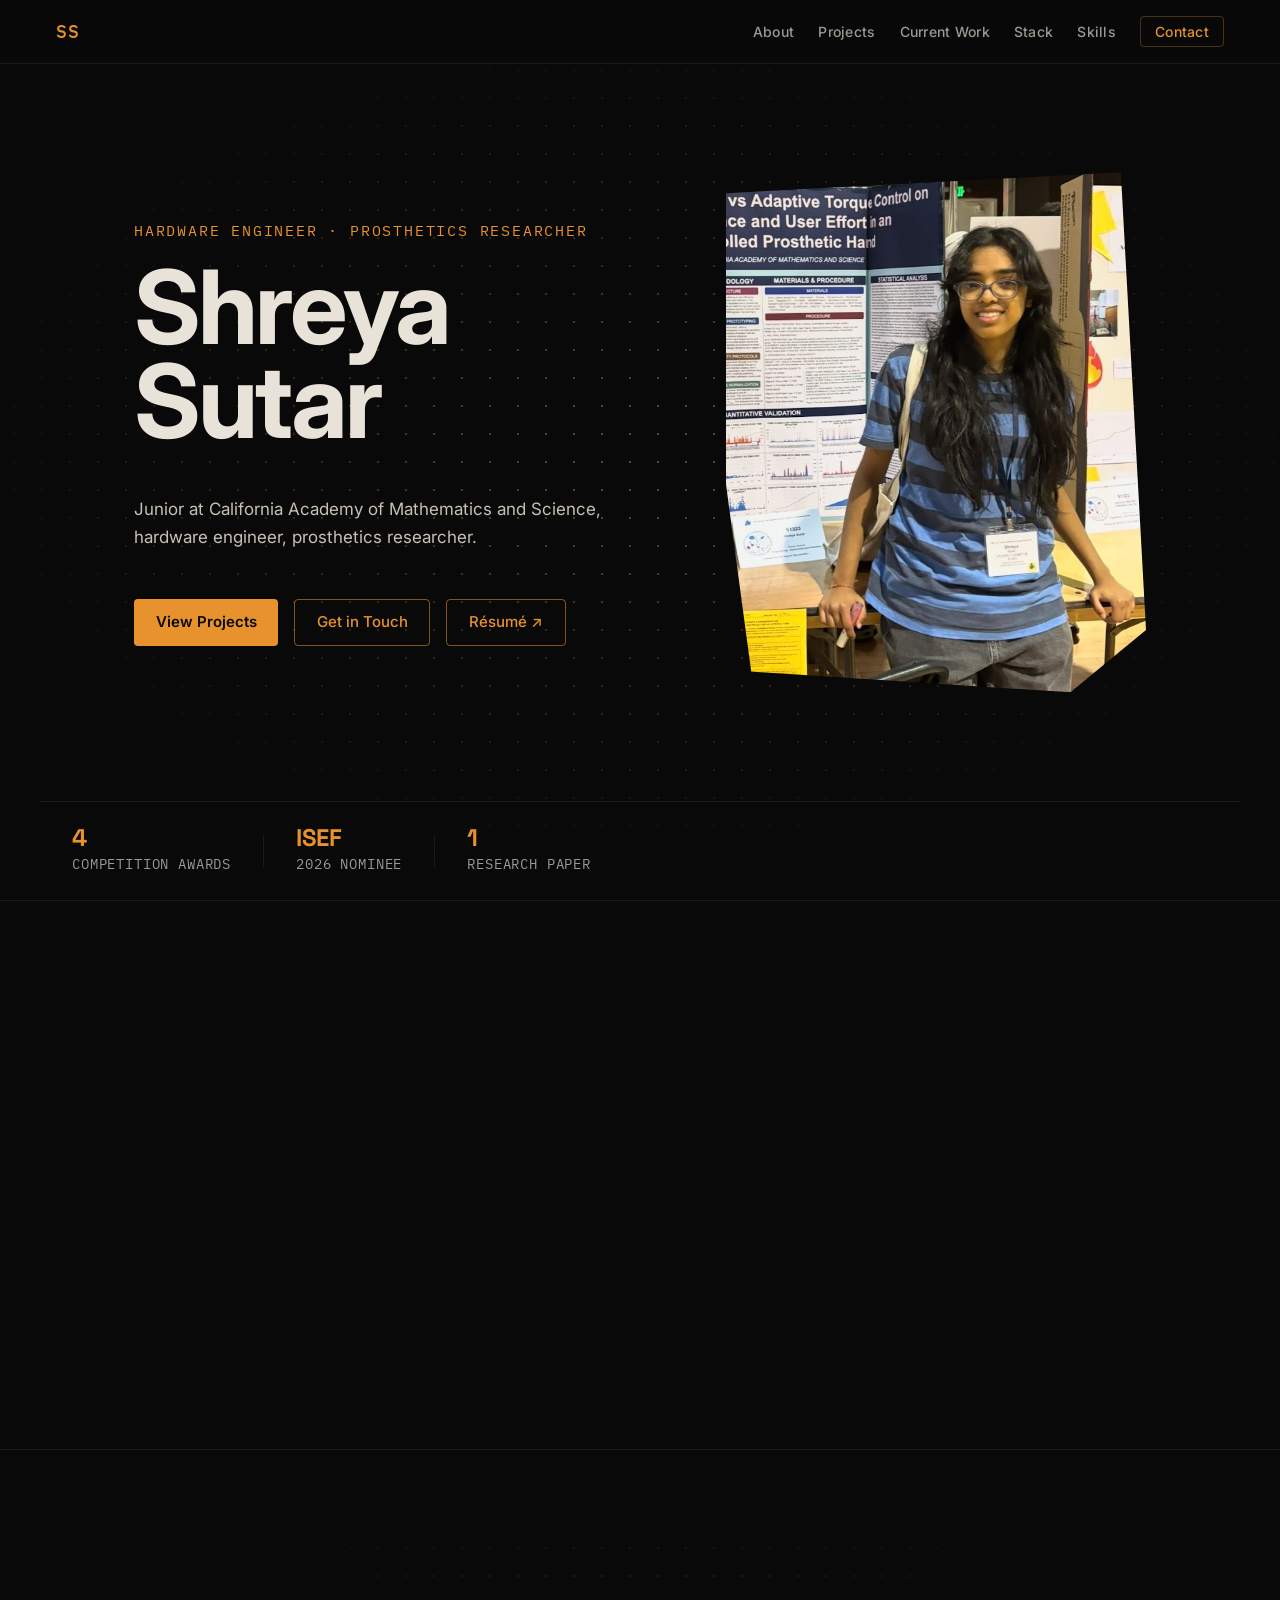
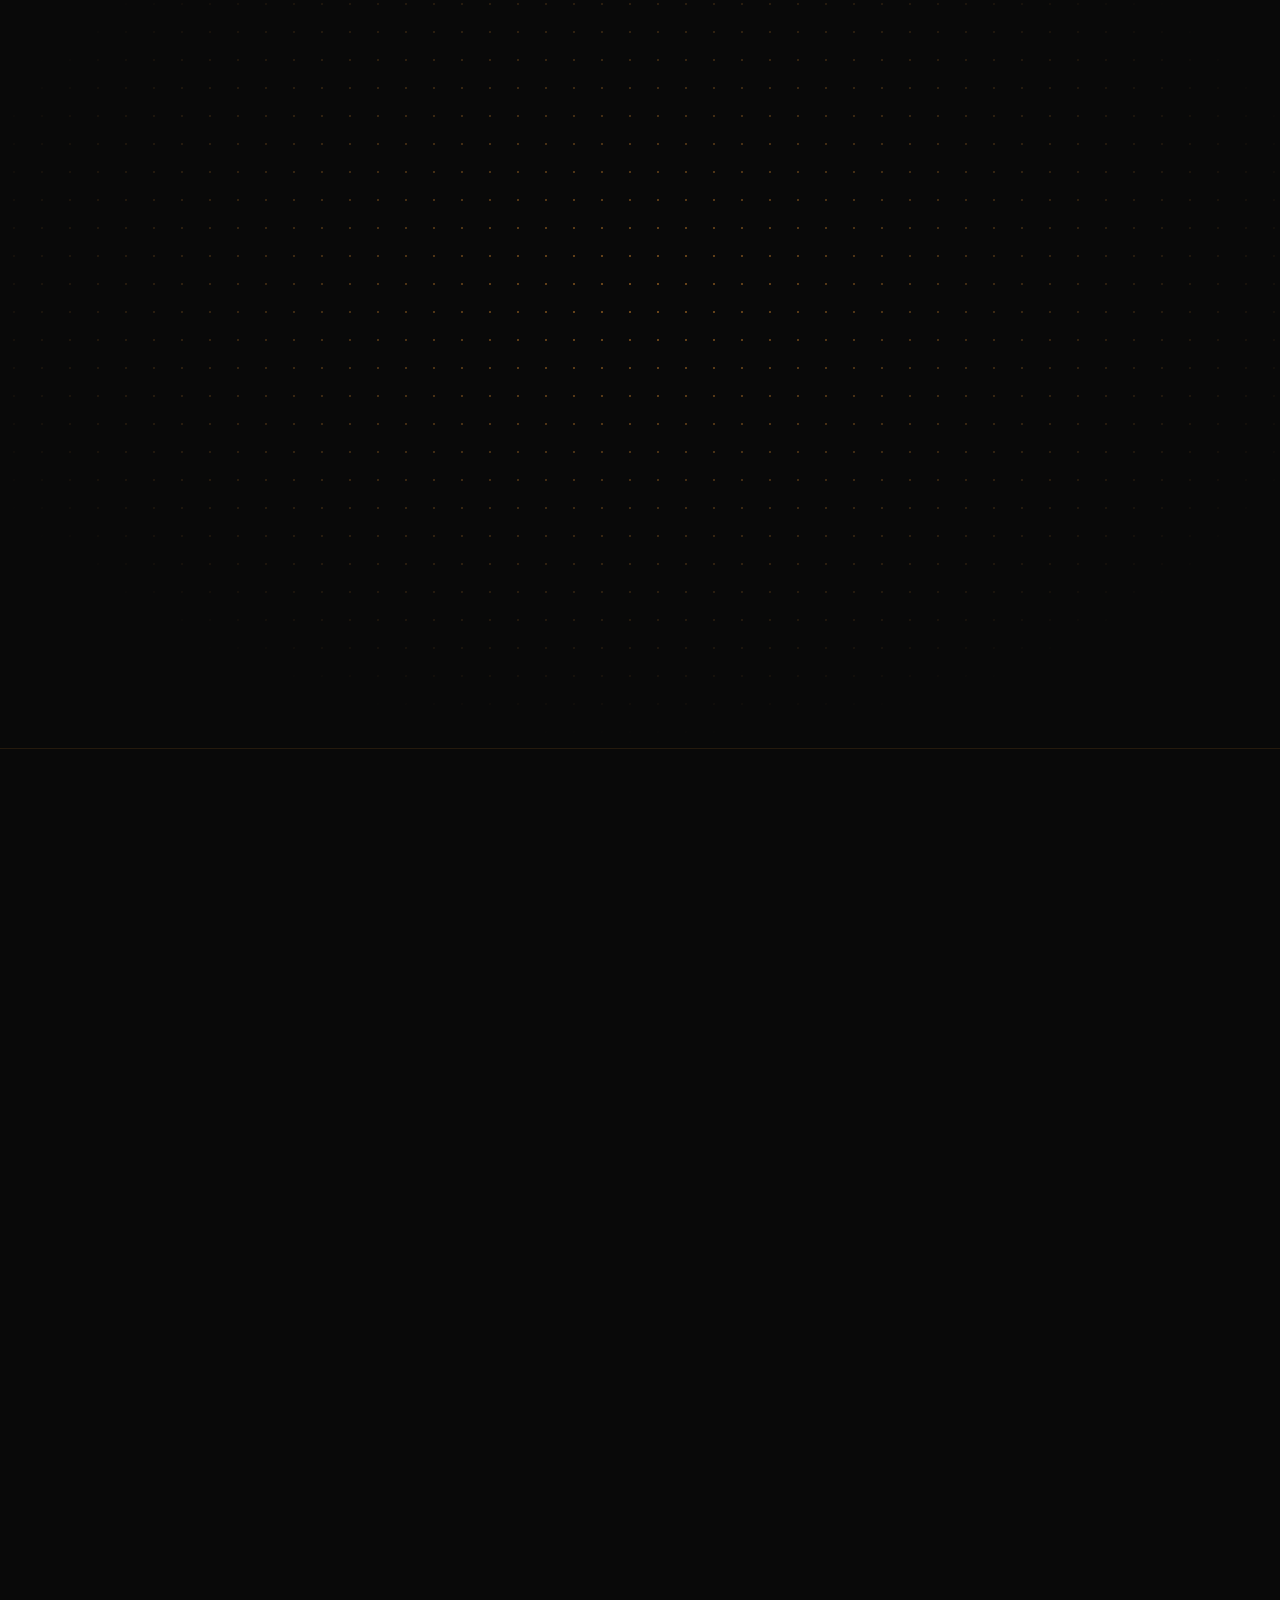
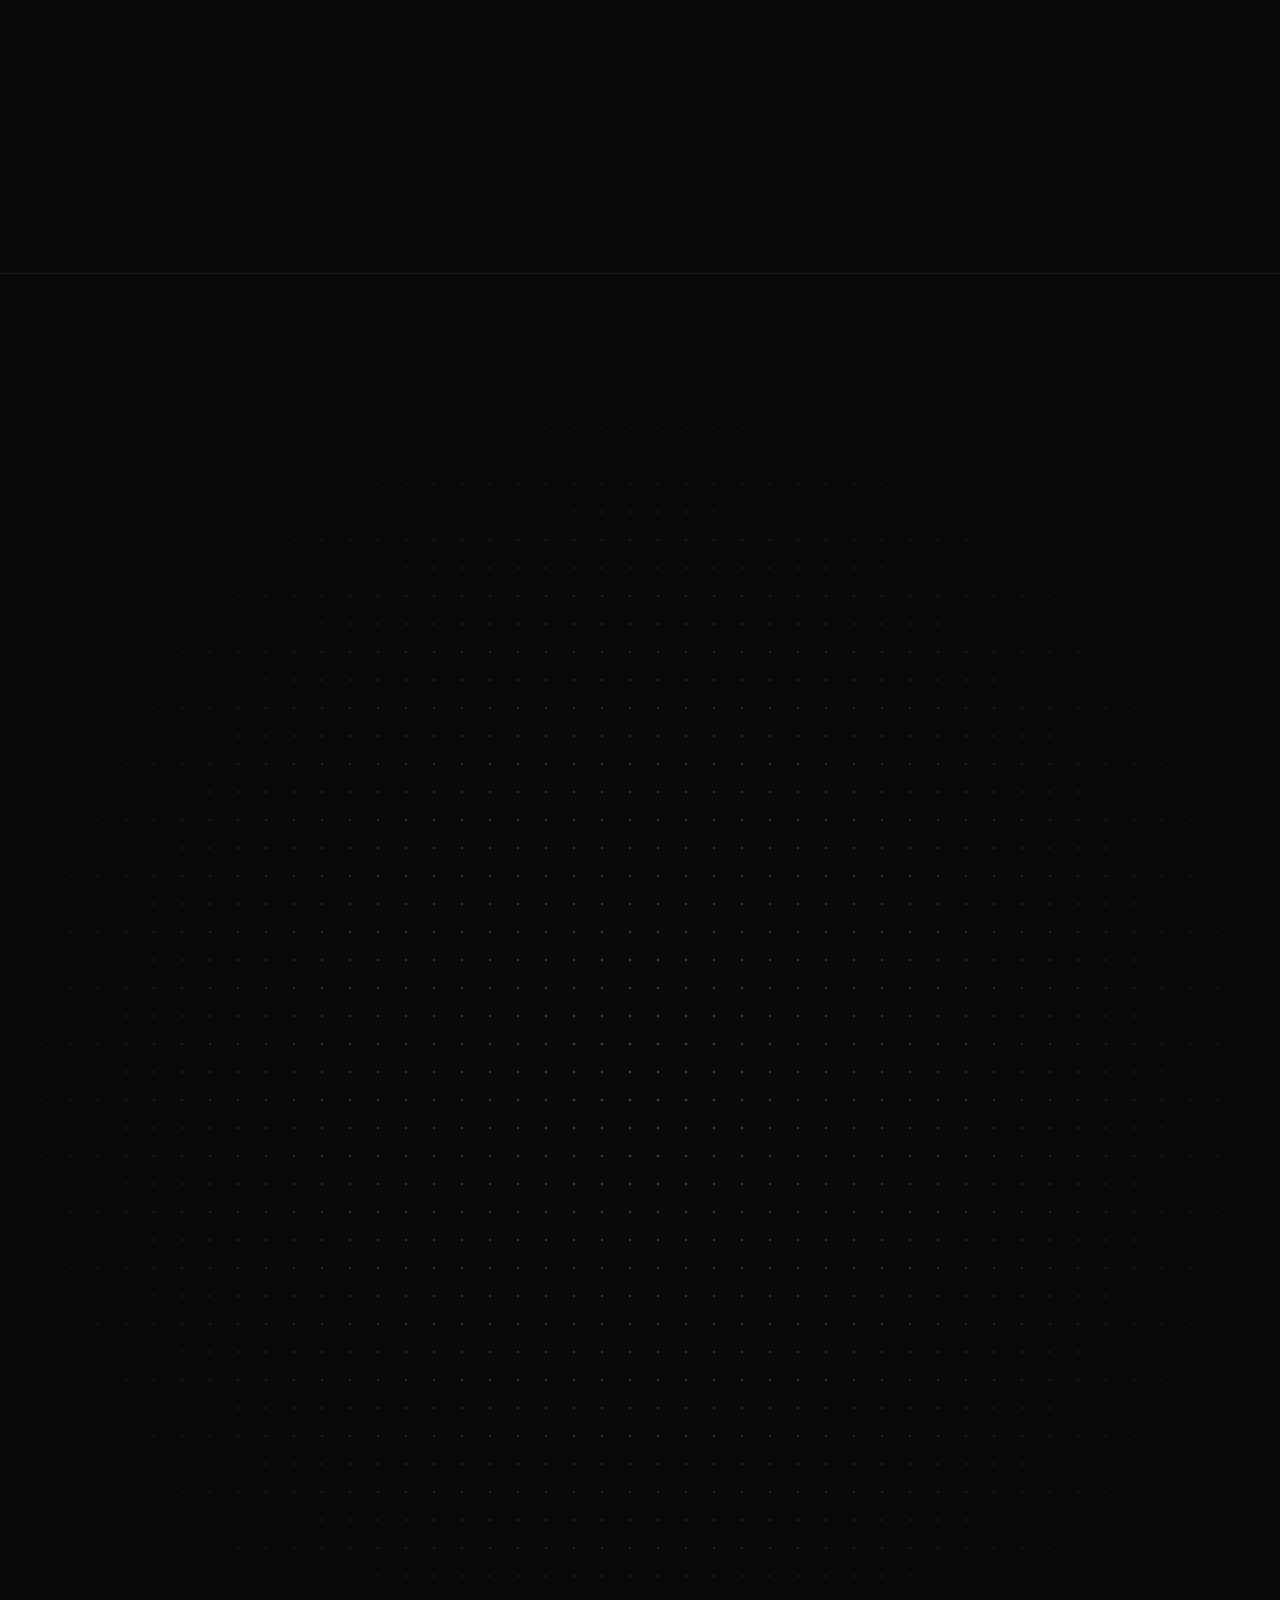
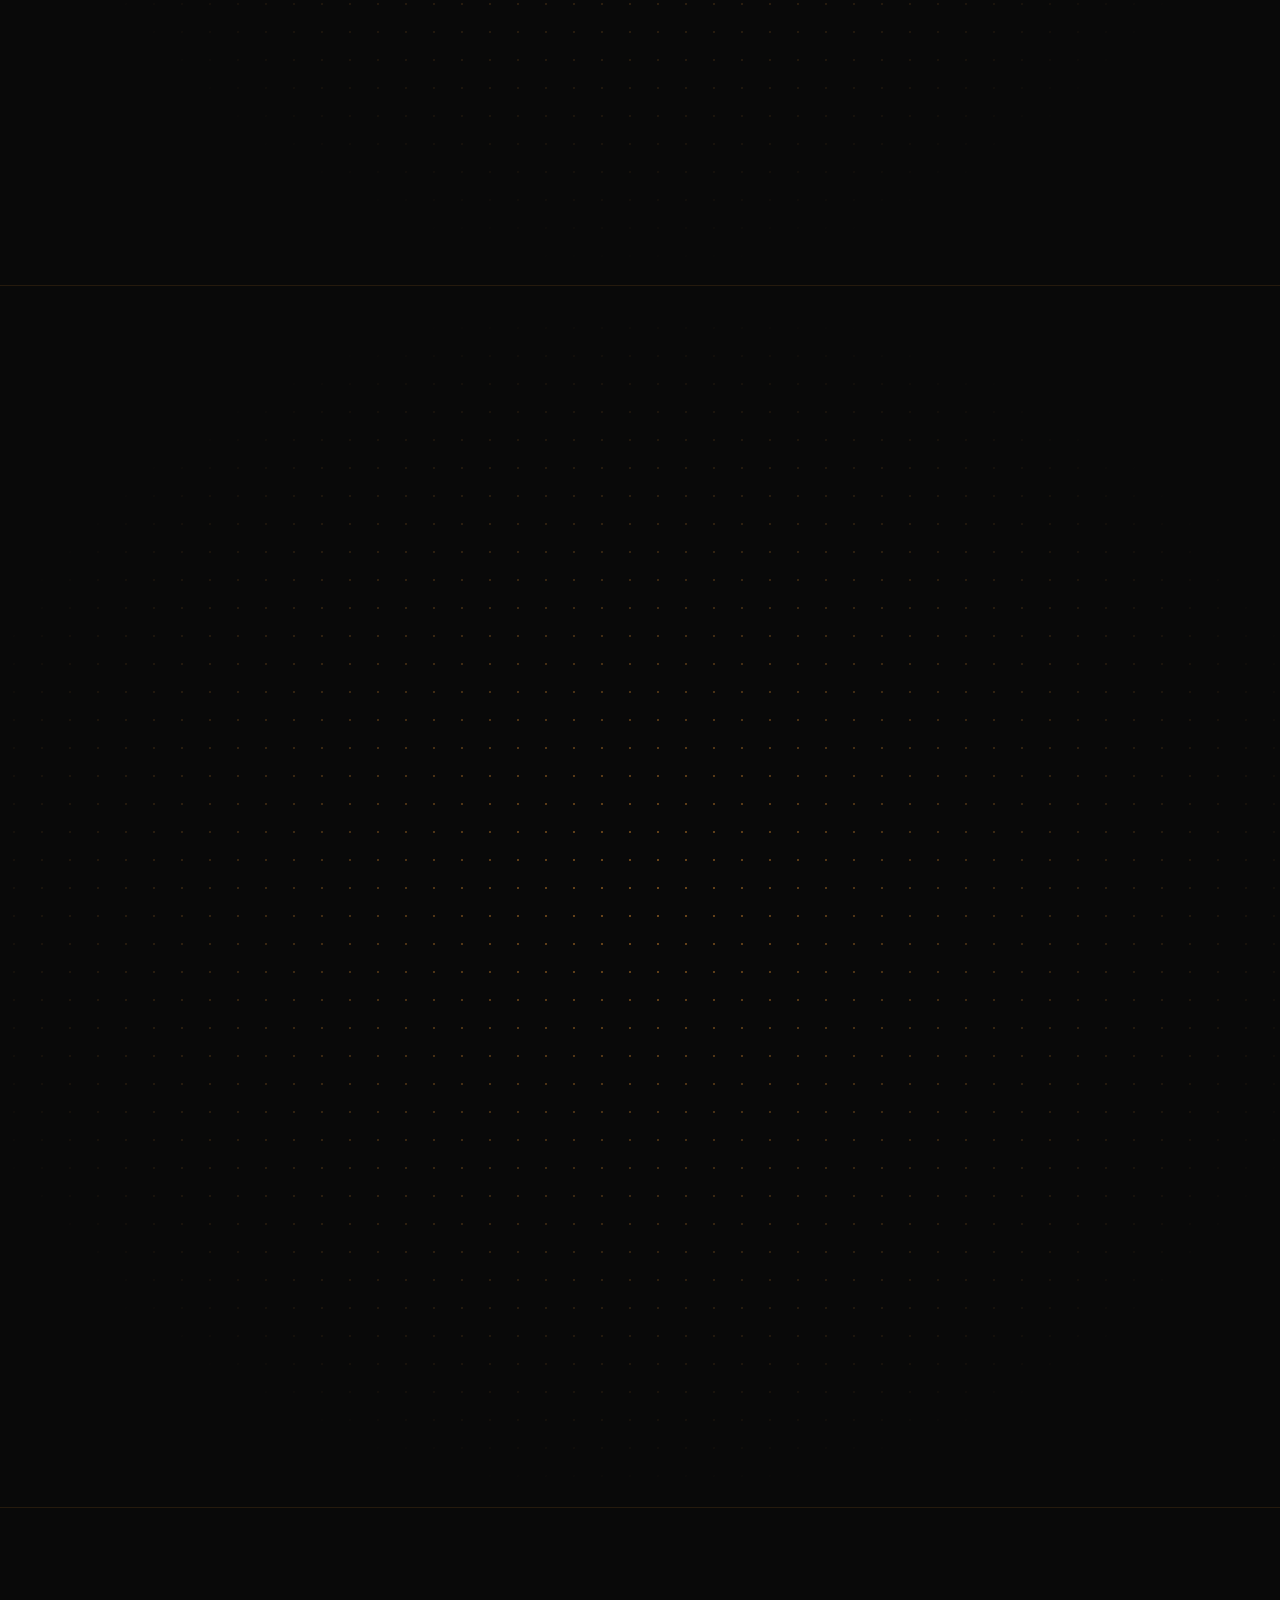
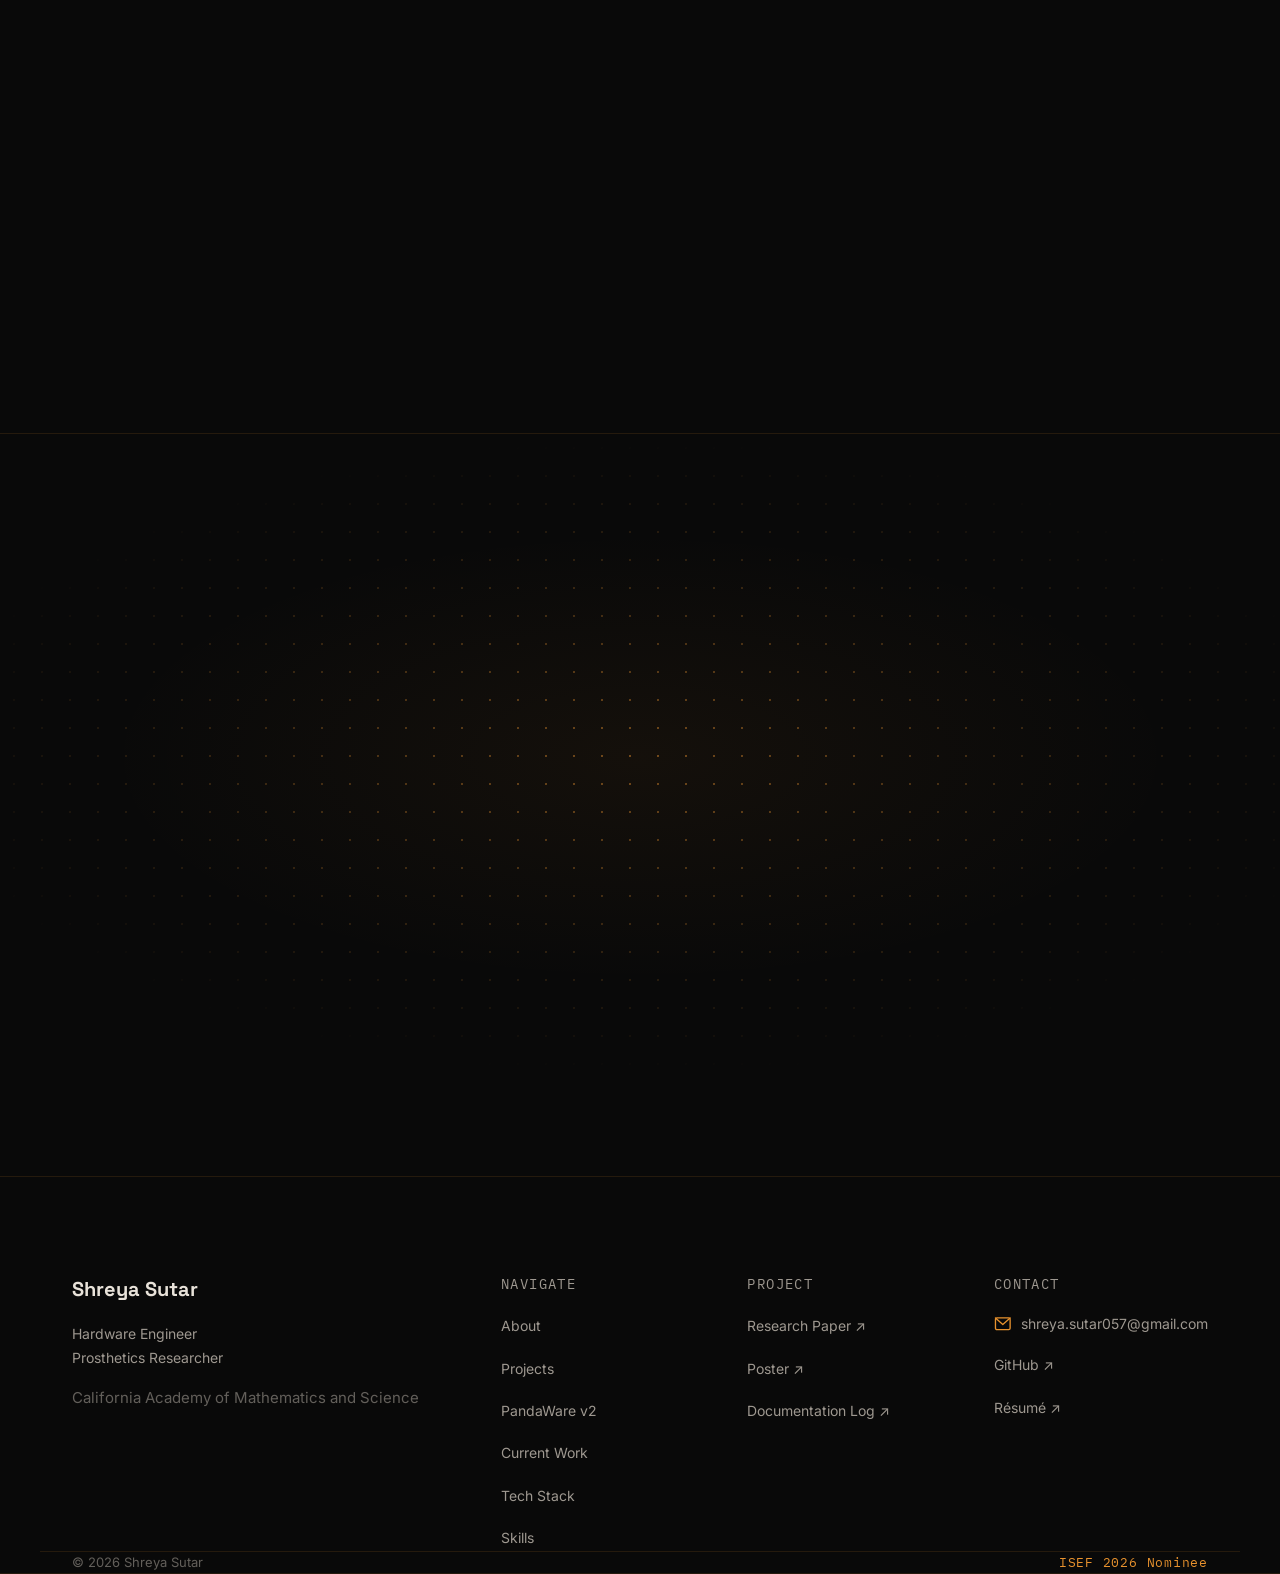
==== commit e5ff862d: "PandaWare v2: winding road-map progress visual; move v2 above v1 Co-Authored-By: Claude Opus 5.5 <no" ====
--- a/index.html
+++ b/index.html
@@ -152,6 +152,131 @@
     </div>
   </section>
 
+  <!-- ── PandaWare v2 ─────────────────────────────────────── -->
+  <section id="pandaware-v2">
+    <div class="site-wrap">
+
+      <div class="v2-hero" data-reveal>
+        <div class="img-ph" style="height:100%;"><span class="img-ph__label">PandaWare v2 render coming soon</span><img class="v2-hero-blur" src="pandaware-v2-hero.jpg" alt="" aria-hidden="true" onerror="this.remove()"><img src="pandaware-v2-hero.jpg" alt="PandaWare v2 finger assembly in CAD" style="object-fit:contain;background:transparent;" onerror="this.remove()"></div>
+      </div>
+
+      <div class="detail-hd" data-reveal>
+        <div class="detail-title-block">
+          <span class="status-tag">In progress</span>
+          <h2 class="detail-title" style="margin-top:var(--s2);">PandaWare v2</h2>
+          <!-- TODO(status): replace with exact CAD status once confirmed -->
+          <p class="detail-sub">PandaWare v1 couples its finger joints, so the fingers curl as a single unit. That is enough to grasp an object and not enough to reach a defined hand configuration. v2 drives each finger joint independently, with three flexor tendons per finger for the MCP, PIP, and DIP joints and passive spring return in place of antagonistic extensors, to remove mechanical coupling as a source of positioning error. It is currently in CAD.</p>
+        </div>
+        <!-- TODO(cad-link): add Onshape button here if the v2 document is public -->
+      </div>
+
+      <div class="detail-block" data-reveal>
+        <h3 class="block-label">Design Decisions</h3>
+        <div class="overview-grid">
+          <div class="overview-card" data-reveal>
+            <div class="overview-card-text">
+              <span class="overview-num">[ 01 ]</span>
+              <div class="overview-rule"></div>
+              <h4 class="overview-title">Independent Joint Actuation</h4>
+              <p class="overview-desc">Each joint gets its own flexor tendon with passive spring return, so a commanded pose is a set of independent joint angles rather than one shared curl. Dropping antagonistic extensors halves the tendon count and the friction that comes with it.</p>
+            </div>
+          </div>
+          <div class="overview-card" data-reveal>
+            <div class="overview-card-text">
+              <span class="overview-num">[ 02 ]</span>
+              <div class="overview-rule"></div>
+              <h4 class="overview-title">Ball-Bearing Joints</h4>
+              <p class="overview-desc">Printed pin joints wear and loosen, so their friction changes from cycle to cycle. Ball bearings at each joint keep friction low and consistent, which is what makes motion repeatable over many cycles.</p>
+            </div>
+          </div>
+          <div class="overview-card" data-reveal>
+            <div class="overview-card-text">
+              <span class="overview-num">[ 03 ]</span>
+              <div class="overview-rule"></div>
+              <h4 class="overview-title">Rigid Skeleton, Compliant Contact</h4>
+              <p class="overview-desc">The skeleton is printed in nylon or PETG to hold geometry under tendon load, with TPU 85A on the gripping faces. Stiffness goes where precision matters and compliance goes where the hand touches objects.</p>
+            </div>
+          </div>
+          <div class="overview-card" data-reveal>
+            <div class="overview-card-text">
+              <span class="overview-num">[ 04 ]</span>
+              <div class="overview-rule"></div>
+              <h4 class="overview-title">Per-Joint Angle Sensing</h4>
+              <p class="overview-desc">An AS5600 magnetic encoder with a diametric magnet on each joint axis measures the configuration the finger actually reached, instead of inferring it from servo commands. That turns positioning error into something measured directly.</p>
+            </div>
+          </div>
+        </div>
+      </div>
+
+      <div class="detail-block" data-reveal>
+        <h3 class="block-label">Progress So Far</h3>
+        <!-- TODO(progress): replace steps with confirmed CAD milestones -->
+        <div class="tl-map">
+          <div class="tl-track" aria-hidden="true">
+            <span class="tl-seg tl-seg--r1"></span>
+            <span class="tl-seg tl-turn"></span>
+            <span class="tl-seg tl-seg--r2"></span>
+            <span class="tl-seg tl-seg--future"></span>
+          </div>
+          <ol class="tl-grid">
+          <li class="tl-step is-done" style="grid-column:1;grid-row:1;">
+            <svg class="tl-icon" viewBox="0 0 24 24" fill="none" stroke="currentColor" stroke-width="1.6" stroke-linecap="round" stroke-linejoin="round" aria-hidden="true"><path d="M12 2l9 5v10l-9 5-9-5V7z"/><path d="M3 7l9 5 9-5M12 12v10"/></svg>
+            <span class="tl-dot" aria-hidden="true"></span>
+            <span class="tl-phase">[ 01 ] Done</span>
+            <h4 class="tl-title">Finger Module</h4>
+            <p class="tl-desc">Modeled in Onshape with independent MCP, PIP, and DIP joints.</p>
+          </li>
+          <li class="tl-step is-done" style="grid-column:2;grid-row:1;">
+            <svg class="tl-icon" viewBox="0 0 24 24" fill="none" stroke="currentColor" stroke-width="1.6" stroke-linecap="round" stroke-linejoin="round" aria-hidden="true"><circle cx="6" cy="19" r="2"/><circle cx="18" cy="5" r="2"/><path d="M8 19h7a3 3 0 0 0 0-6H9a3 3 0 0 1 0-6h7"/></svg>
+            <span class="tl-dot" aria-hidden="true"></span>
+            <span class="tl-phase">[ 02 ] Done</span>
+            <h4 class="tl-title">Tendon Routing</h4>
+            <p class="tl-desc">Paths laid out for three flexor tendons per finger.</p>
+          </li>
+          <li class="tl-step is-done" style="grid-column:3;grid-row:1;">
+            <svg class="tl-icon" viewBox="0 0 24 24" fill="none" stroke="currentColor" stroke-width="1.6" stroke-linecap="round" stroke-linejoin="round" aria-hidden="true"><circle cx="12" cy="12" r="8"/><circle cx="12" cy="12" r="3"/></svg>
+            <span class="tl-dot" aria-hidden="true"></span>
+            <span class="tl-phase">[ 03 ] Done</span>
+            <h4 class="tl-title">Bearing Seats</h4>
+            <p class="tl-desc">Ball-bearing seats integrated into the joint geometry.</p>
+          </li>
+          <li class="tl-step is-now" style="grid-column:3;grid-row:2;">
+            <svg class="tl-icon" viewBox="0 0 24 24" fill="none" stroke="currentColor" stroke-width="1.6" stroke-linecap="round" stroke-linejoin="round" aria-hidden="true"><path d="M6 9V3h12v6"/><rect x="3" y="9" width="18" height="8" rx="1"/><path d="M7 17h10v4H7z"/></svg>
+            <span class="tl-dot" aria-hidden="true"></span>
+            <span class="tl-phase">[ 04 ] Now</span>
+            <h4 class="tl-title">First Print</h4>
+            <p class="tl-desc">Printing and assembling the first finger module.</p>
+          </li>
+          <li class="tl-step " style="grid-column:2;grid-row:2;">
+            <svg class="tl-icon" viewBox="0 0 24 24" fill="none" stroke="currentColor" stroke-width="1.6" stroke-linecap="round" stroke-linejoin="round" aria-hidden="true"><circle cx="12" cy="12" r="8"/><circle cx="12" cy="12" r="4"/><circle cx="12" cy="12" r="0.5"/></svg>
+            <span class="tl-dot" aria-hidden="true"></span>
+            <span class="tl-phase">[ 05 ] Next</span>
+            <h4 class="tl-title">Precision Study</h4>
+            <p class="tl-desc">Joint-by-joint testing against the mudra pose set.</p>
+          </li>
+          </ol>
+        </div>
+        <div class="v2-img-row">
+          <div class="img-ph"><span class="img-ph__label">CAD view 1 coming soon</span><img src="pandaware-v2-cad-1.png" alt="PandaWare v2 CAD view 1" onerror="this.remove()"></div>
+          <div class="img-ph"><span class="img-ph__label">CAD view 2 coming soon</span><img src="pandaware-v2-cad-2.png" alt="PandaWare v2 CAD view 2" onerror="this.remove()"></div>
+          <div class="img-ph"><span class="img-ph__label">Finger module coming soon</span><img src="pandaware-v2-finger.png" alt="PandaWare v2 finger module" onerror="this.remove()"></div>
+        </div>
+      </div>
+
+      <div class="detail-block" data-reveal>
+        <h3 class="block-label">Roadmap</h3>
+        <!-- TODO(roadmap): confirm milestones -->
+        <ul class="v2-list">
+          <li>Print and assemble the first finger module</li>
+          <li>Validate joint friction and repeatability over repeated cycles</li>
+          <li>Begin the precision characterization study</li>
+        </ul>
+        <p class="perf-limit">v2 is the hardware for the <a href="#current-work">Precision Characterization Study</a>. Classical Odissi mudras serve as the ground-truth pose set: each one is an exactly defined joint-angle configuration that v1's coupled mechanism cannot produce, so v2 is measured against them joint by joint.</p>
+      </div>
+
+    </div>
+  </section>
+
   <!-- ── PandaWare Detail ─────────────────────────────────── -->
   <section id="pandaware">
     <div class="site-wrap">
@@ -294,118 +419,6 @@
           </div>
 
         </div>
-      </div>
-
-    </div>
-  </section>
-
-  <!-- ── PandaWare v2 ─────────────────────────────────────── -->
-  <section id="pandaware-v2">
-    <div class="site-wrap">
-
-      <div class="v2-hero" data-reveal>
-        <div class="img-ph" style="height:100%;"><span class="img-ph__label">PandaWare v2 render coming soon</span><img class="v2-hero-blur" src="pandaware-v2-hero.jpg" alt="" aria-hidden="true" onerror="this.remove()"><img src="pandaware-v2-hero.jpg" alt="PandaWare v2 finger assembly in CAD" style="object-fit:contain;background:transparent;" onerror="this.remove()"></div>
-      </div>
-
-      <div class="detail-hd" data-reveal>
-        <div class="detail-title-block">
-          <span class="status-tag">In progress</span>
-          <h2 class="detail-title" style="margin-top:var(--s2);">PandaWare v2</h2>
-          <!-- TODO(status): replace with exact CAD status once confirmed -->
-          <p class="detail-sub">PandaWare v1 couples its finger joints, so the fingers curl as a single unit. That is enough to grasp an object and not enough to reach a defined hand configuration. v2 drives each finger joint independently, with three flexor tendons per finger for the MCP, PIP, and DIP joints and passive spring return in place of antagonistic extensors, to remove mechanical coupling as a source of positioning error. It is currently in CAD.</p>
-        </div>
-        <!-- TODO(cad-link): add Onshape button here if the v2 document is public -->
-      </div>
-
-      <div class="detail-block" data-reveal>
-        <h3 class="block-label">Design Decisions</h3>
-        <div class="overview-grid">
-          <div class="overview-card" data-reveal>
-            <div class="overview-card-text">
-              <span class="overview-num">[ 01 ]</span>
-              <div class="overview-rule"></div>
-              <h4 class="overview-title">Independent Joint Actuation</h4>
-              <p class="overview-desc">Each joint gets its own flexor tendon with passive spring return, so a commanded pose is a set of independent joint angles rather than one shared curl. Dropping antagonistic extensors halves the tendon count and the friction that comes with it.</p>
-            </div>
-          </div>
-          <div class="overview-card" data-reveal>
-            <div class="overview-card-text">
-              <span class="overview-num">[ 02 ]</span>
-              <div class="overview-rule"></div>
-              <h4 class="overview-title">Ball-Bearing Joints</h4>
-              <p class="overview-desc">Printed pin joints wear and loosen, so their friction changes from cycle to cycle. Ball bearings at each joint keep friction low and consistent, which is what makes motion repeatable over many cycles.</p>
-            </div>
-          </div>
-          <div class="overview-card" data-reveal>
-            <div class="overview-card-text">
-              <span class="overview-num">[ 03 ]</span>
-              <div class="overview-rule"></div>
-              <h4 class="overview-title">Rigid Skeleton, Compliant Contact</h4>
-              <p class="overview-desc">The skeleton is printed in nylon or PETG to hold geometry under tendon load, with TPU 85A on the gripping faces. Stiffness goes where precision matters and compliance goes where the hand touches objects.</p>
-            </div>
-          </div>
-          <div class="overview-card" data-reveal>
-            <div class="overview-card-text">
-              <span class="overview-num">[ 04 ]</span>
-              <div class="overview-rule"></div>
-              <h4 class="overview-title">Per-Joint Angle Sensing</h4>
-              <p class="overview-desc">An AS5600 magnetic encoder with a diametric magnet on each joint axis measures the configuration the finger actually reached, instead of inferring it from servo commands. That turns positioning error into something measured directly.</p>
-            </div>
-          </div>
-        </div>
-      </div>
-
-      <div class="detail-block" data-reveal>
-        <h3 class="block-label">Progress So Far</h3>
-        <!-- TODO(progress): replace steps with confirmed CAD milestones -->
-        <ol class="v2-timeline">
-          <li class="tl-step is-done">
-            <span class="tl-dot" aria-hidden="true"></span>
-            <span class="tl-phase">[ 01 ] Done</span>
-            <h4 class="tl-title">Finger Module</h4>
-            <p class="tl-desc">Modeled in Onshape with independent MCP, PIP, and DIP joints.</p>
-          </li>
-          <li class="tl-step is-done">
-            <span class="tl-dot" aria-hidden="true"></span>
-            <span class="tl-phase">[ 02 ] Done</span>
-            <h4 class="tl-title">Tendon Routing</h4>
-            <p class="tl-desc">Paths laid out for three flexor tendons per finger.</p>
-          </li>
-          <li class="tl-step is-done">
-            <span class="tl-dot" aria-hidden="true"></span>
-            <span class="tl-phase">[ 03 ] Done</span>
-            <h4 class="tl-title">Bearing Seats</h4>
-            <p class="tl-desc">Ball-bearing seats integrated into the joint geometry.</p>
-          </li>
-          <li class="tl-step is-now">
-            <span class="tl-dot" aria-hidden="true"></span>
-            <span class="tl-phase">[ 04 ] Now</span>
-            <h4 class="tl-title">First Print</h4>
-            <p class="tl-desc">Printing and assembling the first finger module.</p>
-          </li>
-          <li class="tl-step">
-            <span class="tl-dot" aria-hidden="true"></span>
-            <span class="tl-phase">[ 05 ] Next</span>
-            <h4 class="tl-title">Precision Study</h4>
-            <p class="tl-desc">Joint-by-joint testing against the mudra pose set.</p>
-          </li>
-        </ol>
-        <div class="v2-img-row">
-          <div class="img-ph"><span class="img-ph__label">CAD view 1 coming soon</span><img src="pandaware-v2-cad-1.png" alt="PandaWare v2 CAD view 1" onerror="this.remove()"></div>
-          <div class="img-ph"><span class="img-ph__label">CAD view 2 coming soon</span><img src="pandaware-v2-cad-2.png" alt="PandaWare v2 CAD view 2" onerror="this.remove()"></div>
-          <div class="img-ph"><span class="img-ph__label">Finger module coming soon</span><img src="pandaware-v2-finger.png" alt="PandaWare v2 finger module" onerror="this.remove()"></div>
-        </div>
-      </div>
-
-      <div class="detail-block" data-reveal>
-        <h3 class="block-label">Roadmap</h3>
-        <!-- TODO(roadmap): confirm milestones -->
-        <ul class="v2-list">
-          <li>Print and assemble the first finger module</li>
-          <li>Validate joint friction and repeatability over repeated cycles</li>
-          <li>Begin the precision characterization study</li>
-        </ul>
-        <p class="perf-limit">v2 is the hardware for the <a href="#current-work">Precision Characterization Study</a>. Classical Odissi mudras serve as the ground-truth pose set: each one is an exactly defined joint-angle configuration that v1's coupled mechanism cannot produce, so v2 is measured against them joint by joint.</p>
       </div>
 
     </div>
--- a/style.css
+++ b/style.css
@@ -1737,42 +1737,101 @@
   gap: var(--s3);
 }
 
-/* ── v2 progress timeline: horizontal on desktop, vertical on mobile ── */
-
-.v2-timeline {
+/* ── v2 progress road map ──────────────────────────────────────────────
+   Desktop: winding path. Row 1 runs left → right, turns down on the right,
+   row 2 runs right → left. Solid = done, dashed = upcoming.
+   Mobile: collapses to a vertical line.
+   ─────────────────────────────────────────────────────────────────────── */
+
+.tl-map {
+  --row-h: 230px;   /* height of one row of stops */
+  --line-y: 52px;   /* where the path crosses each row (dot centre) */
+  --turn: 64px;     /* width of the U-turn on the right */
+  position: relative;
+  padding-right: var(--turn);
+  margin-bottom: var(--s6);
+}
+
+.tl-track { position: absolute; inset: 0; pointer-events: none; }
+
+.tl-seg { position: absolute; display: block; }
+
+/* row 1: start → right edge */
+.tl-seg--r1 {
+  top: calc(var(--line-y) - 1px);
+  left: 7px;
+  right: var(--turn);
+  height: 2px;
+  background: var(--accent);
+}
+
+/* U-turn */
+.tl-turn {
+  top: calc(var(--line-y) - 1px);
+  right: 0;
+  width: var(--turn);
+  height: calc(var(--row-h) + 2px);
+  border: 2px solid var(--accent);
+  border-left: none;
+  border-radius: 0 var(--row-h) var(--row-h) 0;
+}
+
+/* row 2: right edge → current stop (col 3) */
+.tl-seg--r2 {
+  top: calc(var(--row-h) + var(--line-y) - 1px);
+  left: calc((100% - var(--turn)) * 2 / 3 + 7px);
+  right: var(--turn);
+  height: 2px;
+  background: var(--accent);
+}
+
+/* upcoming: current stop → next stop (col 2), dashed */
+.tl-seg--future {
+  top: calc(var(--row-h) + var(--line-y) - 1px);
+  left: calc((100% - var(--turn)) / 3 + 7px);
+  width: calc((100% - var(--turn)) / 3);
+  height: 0;
+  border-top: 2px dashed var(--border-2);
+}
+
+.tl-grid {
   position: relative;
   display: grid;
-  grid-template-columns: repeat(5, 1fr);
-  gap: var(--s3);
+  grid-template-columns: repeat(3, 1fr);
+  grid-template-rows: repeat(2, var(--row-h));
+  column-gap: var(--s3);
   list-style: none;
-  margin-bottom: var(--s6);
-}
-
-/* track line: solid through completed steps, faint after */
-.v2-timeline::before {
-  content: '';
+}
+
+.tl-step {
+  position: relative;
+  padding-top: calc(var(--line-y) + var(--s3));
+  padding-right: var(--s2);
+}
+
+.tl-icon {
   position: absolute;
-  top: 6px;
-  left: 6px;
-  right: 0;
-  height: 2px;
-  background: linear-gradient(90deg, var(--accent) 0%, var(--accent) 64%, var(--border-2) 64%);
-}
-
-.tl-step {
-  position: relative;
-  padding-top: var(--s4);
-}
+  top: 0;
+  left: -3px;
+  width: 22px;
+  height: 22px;
+  color: var(--accent);
+  opacity: 0.85;
+}
+
+.tl-step.is-now .tl-icon { color: var(--accent-2); }
+.tl-step:not(.is-done):not(.is-now) .tl-icon { color: var(--muted); opacity: 0.6; }
 
 .tl-dot {
   position: absolute;
-  top: 0;
+  top: calc(var(--line-y) - 7px);
   left: 0;
   width: 14px;
   height: 14px;
   border-radius: 50%;
   background: var(--bg);
   border: 2px solid var(--border-2);
+  z-index: 1;
 }
 
 .tl-step.is-done .tl-dot { background: var(--accent); border-color: var(--accent); }
@@ -1814,6 +1873,7 @@
   font-size: 0.9375rem;
   color: var(--muted-hi);
   line-height: 1.6;
+  max-width: 28ch;
 }
 
 @media (prefers-reduced-motion: reduce) {
@@ -1821,9 +1881,18 @@
 }
 
 @media (max-width: 960px) {
-  .v2-timeline { grid-template-columns: 1fr; gap: var(--s4); padding-left: var(--s4); }
-  .v2-timeline::before { top: 6px; bottom: 6px; left: 6px; right: auto; width: 2px; height: auto;
-    background: linear-gradient(180deg, var(--accent) 0%, var(--accent) 60%, var(--border-2) 60%); }
-  .tl-step { padding-top: 0; }
-  .tl-dot { top: 4px; left: calc(-1 * var(--s4)); }
-}
+  .tl-map { padding-right: 0; padding-left: var(--s5); }
+  .tl-track { display: none; }
+  .tl-map::before {
+    content: '';
+    position: absolute;
+    top: 6px; bottom: 6px; left: 6px;
+    width: 2px;
+    background: linear-gradient(180deg, var(--accent) 0%, var(--accent) 72%, var(--border-2) 72%);
+  }
+  .tl-grid { grid-template-columns: 1fr; grid-template-rows: none; row-gap: var(--s4); }
+  .tl-step { grid-column: 1 !important; grid-row: auto !important; padding-top: 0; padding-left: 32px; }
+  .tl-dot { top: 4px; left: calc(-1 * var(--s5)); }
+  .tl-icon { top: 0; left: 0; width: 20px; height: 20px; }
+  .tl-desc { max-width: none; }
+}
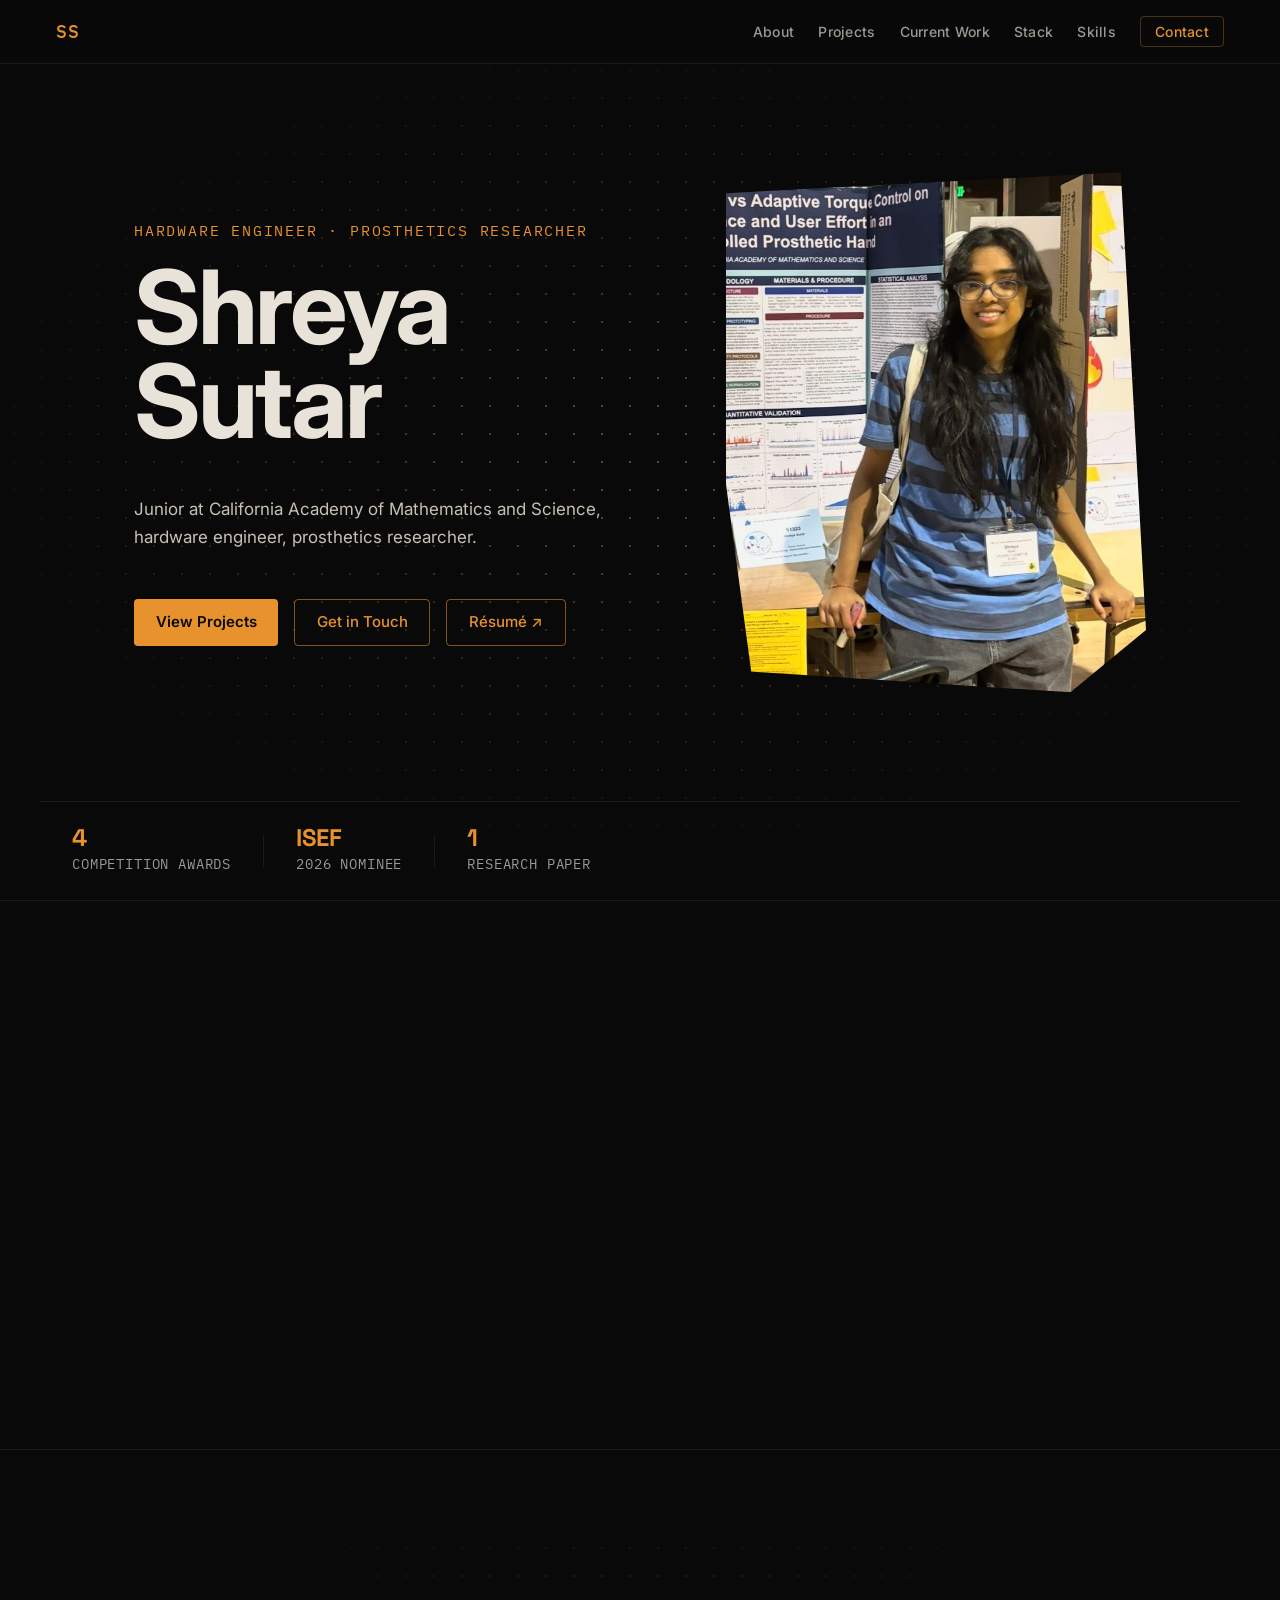
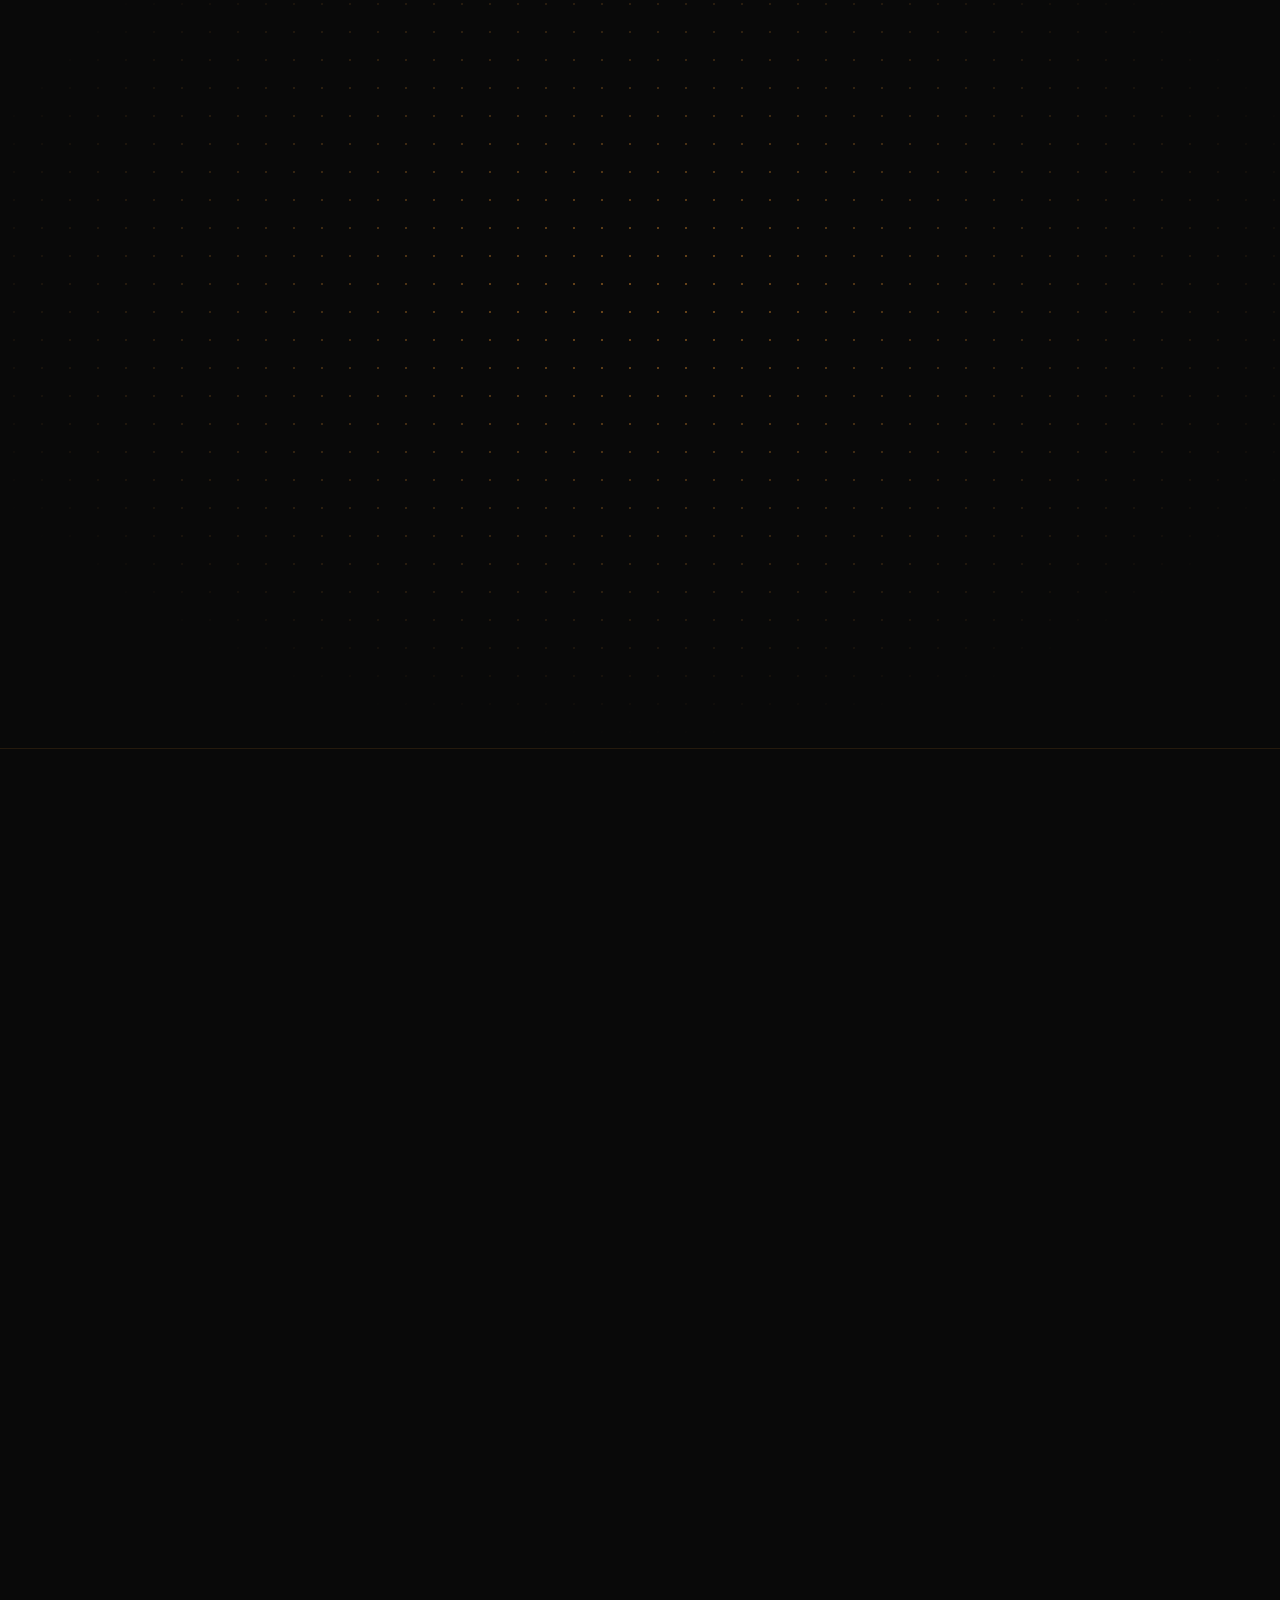
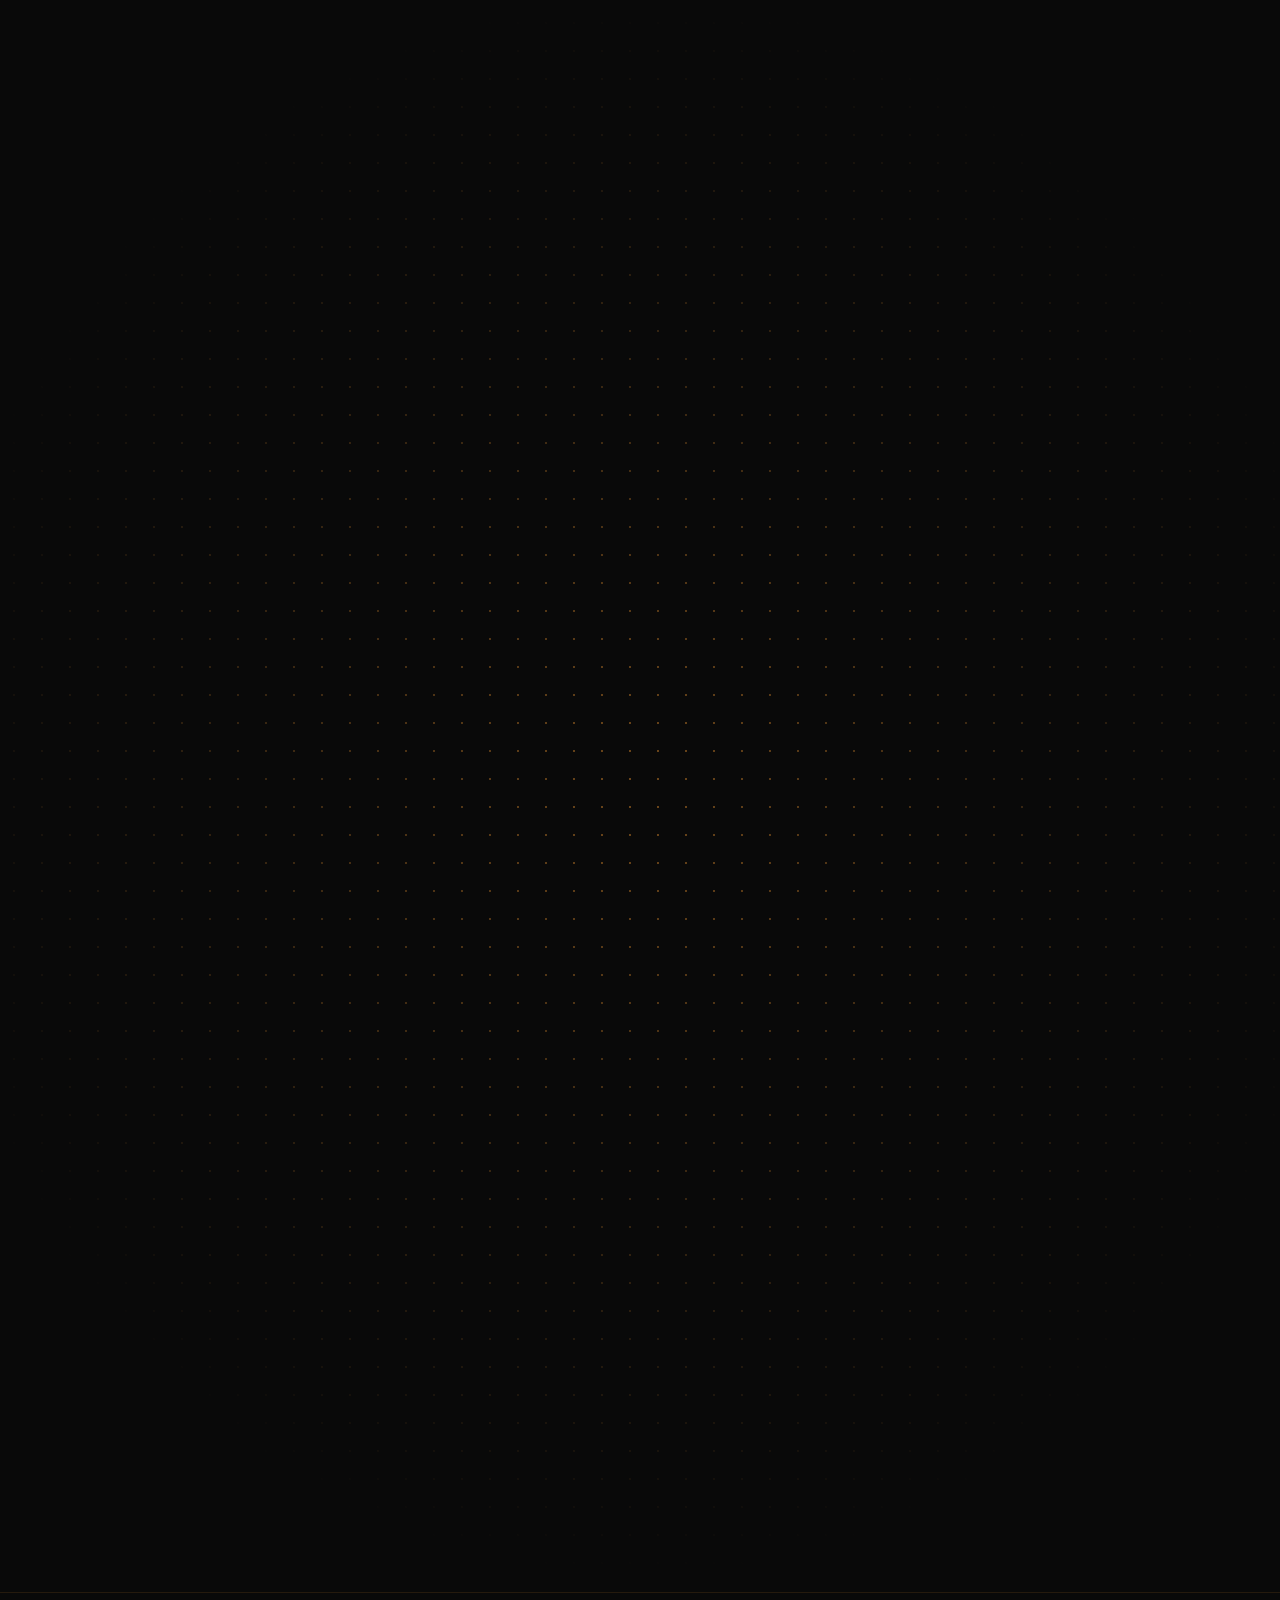
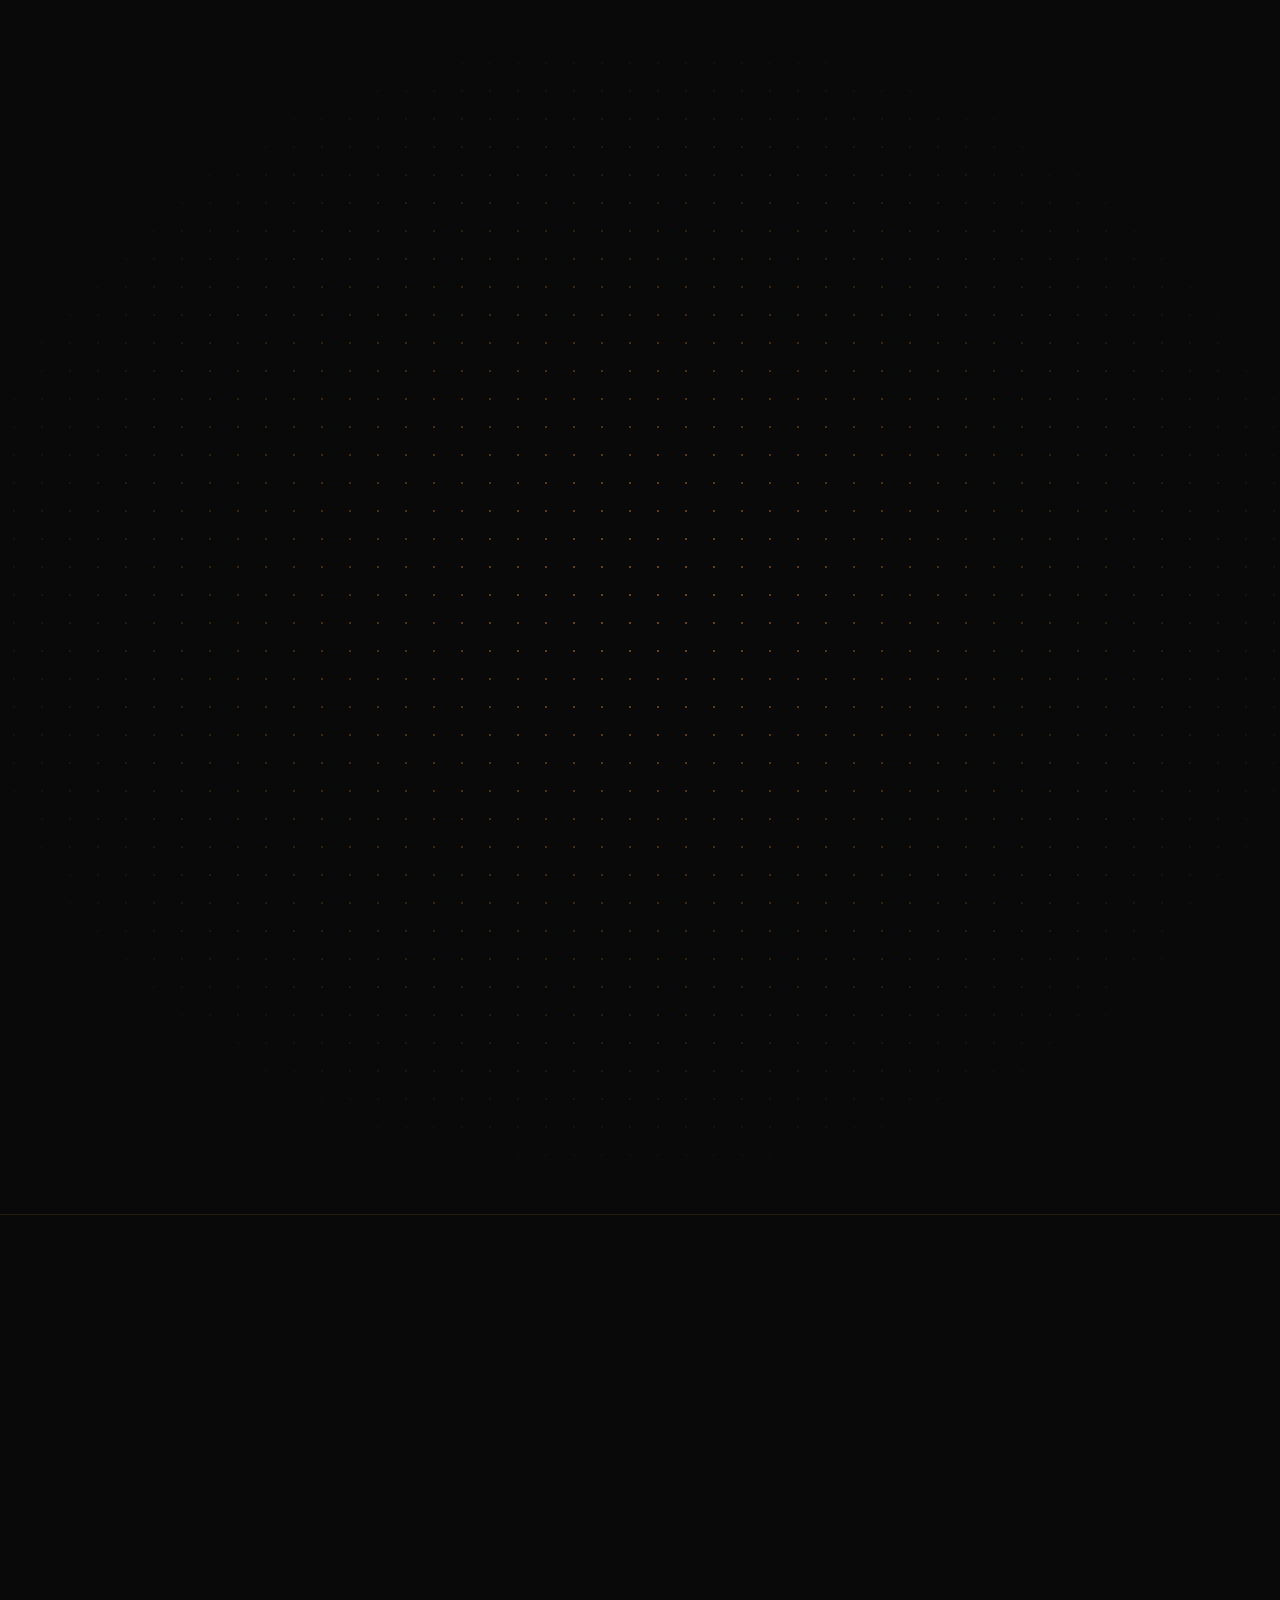
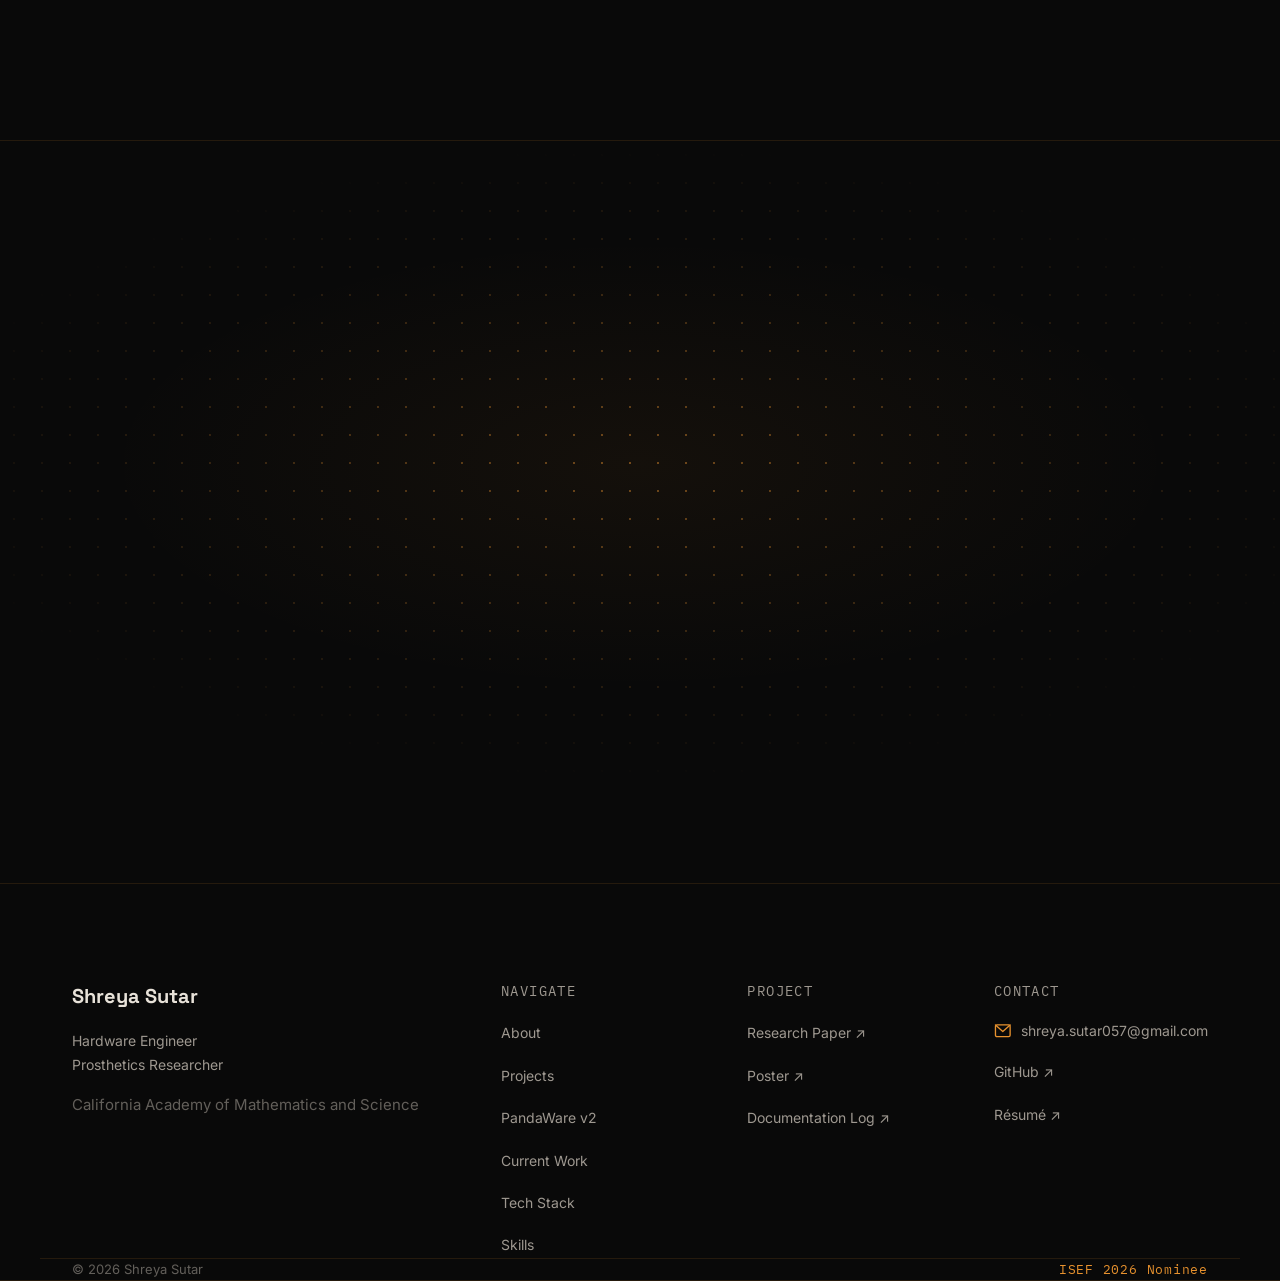
==== commit f8f09c4f: "Restore straight-line progress timeline (revert road map) Co-Authored-By: Claude Opus 5.5 <noreply@a" ====
--- a/index.html
+++ b/index.html
@@ -211,51 +211,38 @@
       <div class="detail-block" data-reveal>
         <h3 class="block-label">Progress So Far</h3>
         <!-- TODO(progress): replace steps with confirmed CAD milestones -->
-        <div class="tl-map">
-          <div class="tl-track" aria-hidden="true">
-            <span class="tl-seg tl-seg--r1"></span>
-            <span class="tl-seg tl-turn"></span>
-            <span class="tl-seg tl-seg--r2"></span>
-            <span class="tl-seg tl-seg--future"></span>
-          </div>
-          <ol class="tl-grid">
-          <li class="tl-step is-done" style="grid-column:1;grid-row:1;">
-            <svg class="tl-icon" viewBox="0 0 24 24" fill="none" stroke="currentColor" stroke-width="1.6" stroke-linecap="round" stroke-linejoin="round" aria-hidden="true"><path d="M12 2l9 5v10l-9 5-9-5V7z"/><path d="M3 7l9 5 9-5M12 12v10"/></svg>
+        <ol class="v2-timeline">
+          <li class="tl-step is-done">
             <span class="tl-dot" aria-hidden="true"></span>
             <span class="tl-phase">[ 01 ] Done</span>
             <h4 class="tl-title">Finger Module</h4>
             <p class="tl-desc">Modeled in Onshape with independent MCP, PIP, and DIP joints.</p>
           </li>
-          <li class="tl-step is-done" style="grid-column:2;grid-row:1;">
-            <svg class="tl-icon" viewBox="0 0 24 24" fill="none" stroke="currentColor" stroke-width="1.6" stroke-linecap="round" stroke-linejoin="round" aria-hidden="true"><circle cx="6" cy="19" r="2"/><circle cx="18" cy="5" r="2"/><path d="M8 19h7a3 3 0 0 0 0-6H9a3 3 0 0 1 0-6h7"/></svg>
+          <li class="tl-step is-done">
             <span class="tl-dot" aria-hidden="true"></span>
             <span class="tl-phase">[ 02 ] Done</span>
             <h4 class="tl-title">Tendon Routing</h4>
             <p class="tl-desc">Paths laid out for three flexor tendons per finger.</p>
           </li>
-          <li class="tl-step is-done" style="grid-column:3;grid-row:1;">
-            <svg class="tl-icon" viewBox="0 0 24 24" fill="none" stroke="currentColor" stroke-width="1.6" stroke-linecap="round" stroke-linejoin="round" aria-hidden="true"><circle cx="12" cy="12" r="8"/><circle cx="12" cy="12" r="3"/></svg>
+          <li class="tl-step is-done">
             <span class="tl-dot" aria-hidden="true"></span>
             <span class="tl-phase">[ 03 ] Done</span>
             <h4 class="tl-title">Bearing Seats</h4>
             <p class="tl-desc">Ball-bearing seats integrated into the joint geometry.</p>
           </li>
-          <li class="tl-step is-now" style="grid-column:3;grid-row:2;">
-            <svg class="tl-icon" viewBox="0 0 24 24" fill="none" stroke="currentColor" stroke-width="1.6" stroke-linecap="round" stroke-linejoin="round" aria-hidden="true"><path d="M6 9V3h12v6"/><rect x="3" y="9" width="18" height="8" rx="1"/><path d="M7 17h10v4H7z"/></svg>
+          <li class="tl-step is-now">
             <span class="tl-dot" aria-hidden="true"></span>
             <span class="tl-phase">[ 04 ] Now</span>
             <h4 class="tl-title">First Print</h4>
             <p class="tl-desc">Printing and assembling the first finger module.</p>
           </li>
-          <li class="tl-step " style="grid-column:2;grid-row:2;">
-            <svg class="tl-icon" viewBox="0 0 24 24" fill="none" stroke="currentColor" stroke-width="1.6" stroke-linecap="round" stroke-linejoin="round" aria-hidden="true"><circle cx="12" cy="12" r="8"/><circle cx="12" cy="12" r="4"/><circle cx="12" cy="12" r="0.5"/></svg>
+          <li class="tl-step">
             <span class="tl-dot" aria-hidden="true"></span>
             <span class="tl-phase">[ 05 ] Next</span>
             <h4 class="tl-title">Precision Study</h4>
             <p class="tl-desc">Joint-by-joint testing against the mudra pose set.</p>
           </li>
-          </ol>
-        </div>
+        </ol>
         <div class="v2-img-row">
           <div class="img-ph"><span class="img-ph__label">CAD view 1 coming soon</span><img src="pandaware-v2-cad-1.png" alt="PandaWare v2 CAD view 1" onerror="this.remove()"></div>
           <div class="img-ph"><span class="img-ph__label">CAD view 2 coming soon</span><img src="pandaware-v2-cad-2.png" alt="PandaWare v2 CAD view 2" onerror="this.remove()"></div>
--- a/style.css
+++ b/style.css
@@ -1737,101 +1737,42 @@
   gap: var(--s3);
 }
 
-/* ── v2 progress road map ──────────────────────────────────────────────
-   Desktop: winding path. Row 1 runs left → right, turns down on the right,
-   row 2 runs right → left. Solid = done, dashed = upcoming.
-   Mobile: collapses to a vertical line.
-   ─────────────────────────────────────────────────────────────────────── */
-
-.tl-map {
-  --row-h: 230px;   /* height of one row of stops */
-  --line-y: 52px;   /* where the path crosses each row (dot centre) */
-  --turn: 64px;     /* width of the U-turn on the right */
-  position: relative;
-  padding-right: var(--turn);
+/* ── v2 progress timeline: horizontal on desktop, vertical on mobile ── */
+
+.v2-timeline {
+  position: relative;
+  display: grid;
+  grid-template-columns: repeat(5, 1fr);
+  gap: var(--s3);
+  list-style: none;
   margin-bottom: var(--s6);
 }
 
-.tl-track { position: absolute; inset: 0; pointer-events: none; }
-
-.tl-seg { position: absolute; display: block; }
-
-/* row 1: start → right edge */
-.tl-seg--r1 {
-  top: calc(var(--line-y) - 1px);
-  left: 7px;
-  right: var(--turn);
+/* track line: solid through completed steps, faint after */
+.v2-timeline::before {
+  content: '';
+  position: absolute;
+  top: 6px;
+  left: 6px;
+  right: 0;
   height: 2px;
-  background: var(--accent);
-}
-
-/* U-turn */
-.tl-turn {
-  top: calc(var(--line-y) - 1px);
-  right: 0;
-  width: var(--turn);
-  height: calc(var(--row-h) + 2px);
-  border: 2px solid var(--accent);
-  border-left: none;
-  border-radius: 0 var(--row-h) var(--row-h) 0;
-}
-
-/* row 2: right edge → current stop (col 3) */
-.tl-seg--r2 {
-  top: calc(var(--row-h) + var(--line-y) - 1px);
-  left: calc((100% - var(--turn)) * 2 / 3 + 7px);
-  right: var(--turn);
-  height: 2px;
-  background: var(--accent);
-}
-
-/* upcoming: current stop → next stop (col 2), dashed */
-.tl-seg--future {
-  top: calc(var(--row-h) + var(--line-y) - 1px);
-  left: calc((100% - var(--turn)) / 3 + 7px);
-  width: calc((100% - var(--turn)) / 3);
-  height: 0;
-  border-top: 2px dashed var(--border-2);
-}
-
-.tl-grid {
-  position: relative;
-  display: grid;
-  grid-template-columns: repeat(3, 1fr);
-  grid-template-rows: repeat(2, var(--row-h));
-  column-gap: var(--s3);
-  list-style: none;
+  background: linear-gradient(90deg, var(--accent) 0%, var(--accent) 64%, var(--border-2) 64%);
 }
 
 .tl-step {
   position: relative;
-  padding-top: calc(var(--line-y) + var(--s3));
-  padding-right: var(--s2);
-}
-
-.tl-icon {
+  padding-top: var(--s4);
+}
+
+.tl-dot {
   position: absolute;
   top: 0;
-  left: -3px;
-  width: 22px;
-  height: 22px;
-  color: var(--accent);
-  opacity: 0.85;
-}
-
-.tl-step.is-now .tl-icon { color: var(--accent-2); }
-.tl-step:not(.is-done):not(.is-now) .tl-icon { color: var(--muted); opacity: 0.6; }
-
-.tl-dot {
-  position: absolute;
-  top: calc(var(--line-y) - 7px);
   left: 0;
   width: 14px;
   height: 14px;
   border-radius: 50%;
   background: var(--bg);
   border: 2px solid var(--border-2);
-  z-index: 1;
 }
 
 .tl-step.is-done .tl-dot { background: var(--accent); border-color: var(--accent); }
@@ -1873,7 +1814,6 @@
   font-size: 0.9375rem;
   color: var(--muted-hi);
   line-height: 1.6;
-  max-width: 28ch;
 }
 
 @media (prefers-reduced-motion: reduce) {
@@ -1881,18 +1821,9 @@
 }
 
 @media (max-width: 960px) {
-  .tl-map { padding-right: 0; padding-left: var(--s5); }
-  .tl-track { display: none; }
-  .tl-map::before {
-    content: '';
-    position: absolute;
-    top: 6px; bottom: 6px; left: 6px;
-    width: 2px;
-    background: linear-gradient(180deg, var(--accent) 0%, var(--accent) 72%, var(--border-2) 72%);
-  }
-  .tl-grid { grid-template-columns: 1fr; grid-template-rows: none; row-gap: var(--s4); }
-  .tl-step { grid-column: 1 !important; grid-row: auto !important; padding-top: 0; padding-left: 32px; }
-  .tl-dot { top: 4px; left: calc(-1 * var(--s5)); }
-  .tl-icon { top: 0; left: 0; width: 20px; height: 20px; }
-  .tl-desc { max-width: none; }
-}
+  .v2-timeline { grid-template-columns: 1fr; gap: var(--s4); padding-left: var(--s4); }
+  .v2-timeline::before { top: 6px; bottom: 6px; left: 6px; right: auto; width: 2px; height: auto;
+    background: linear-gradient(180deg, var(--accent) 0%, var(--accent) 60%, var(--border-2) 60%); }
+  .tl-step { padding-top: 0; }
+  .tl-dot { top: 4px; left: calc(-1 * var(--s4)); }
+}
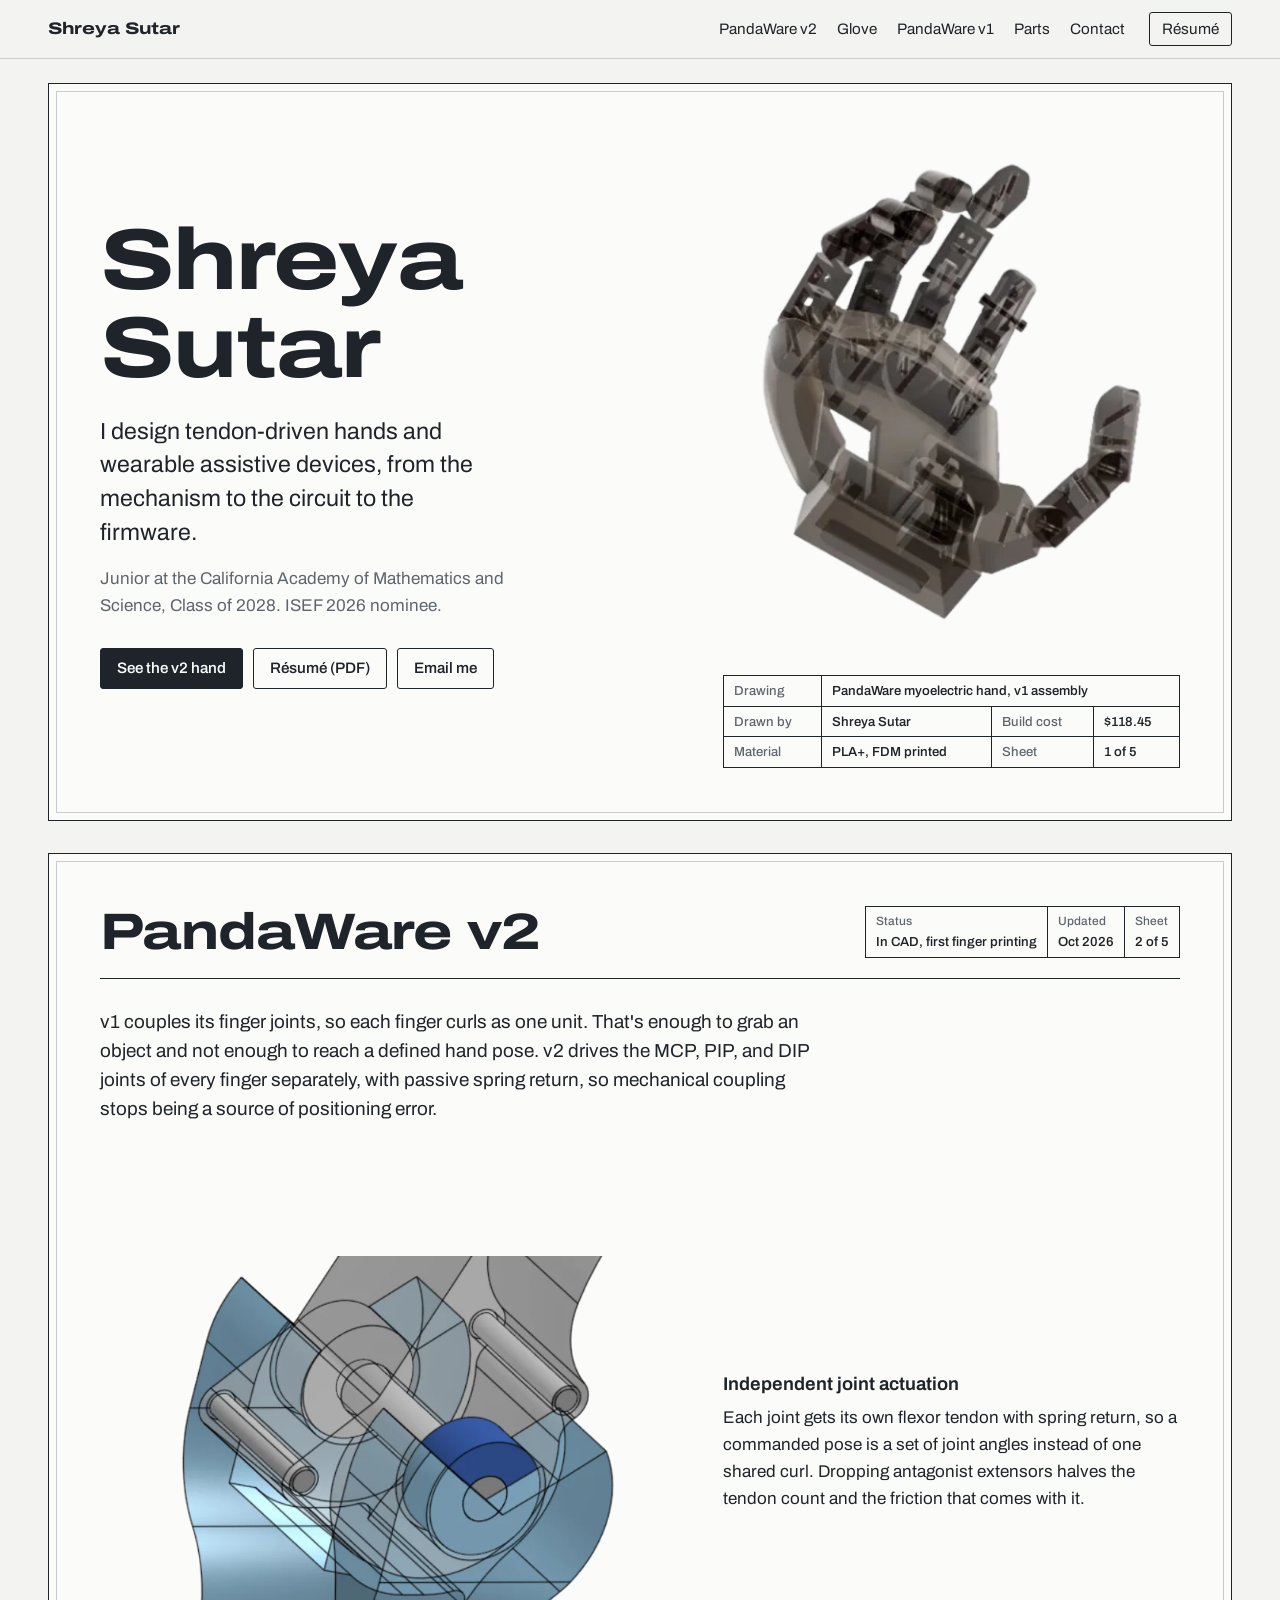
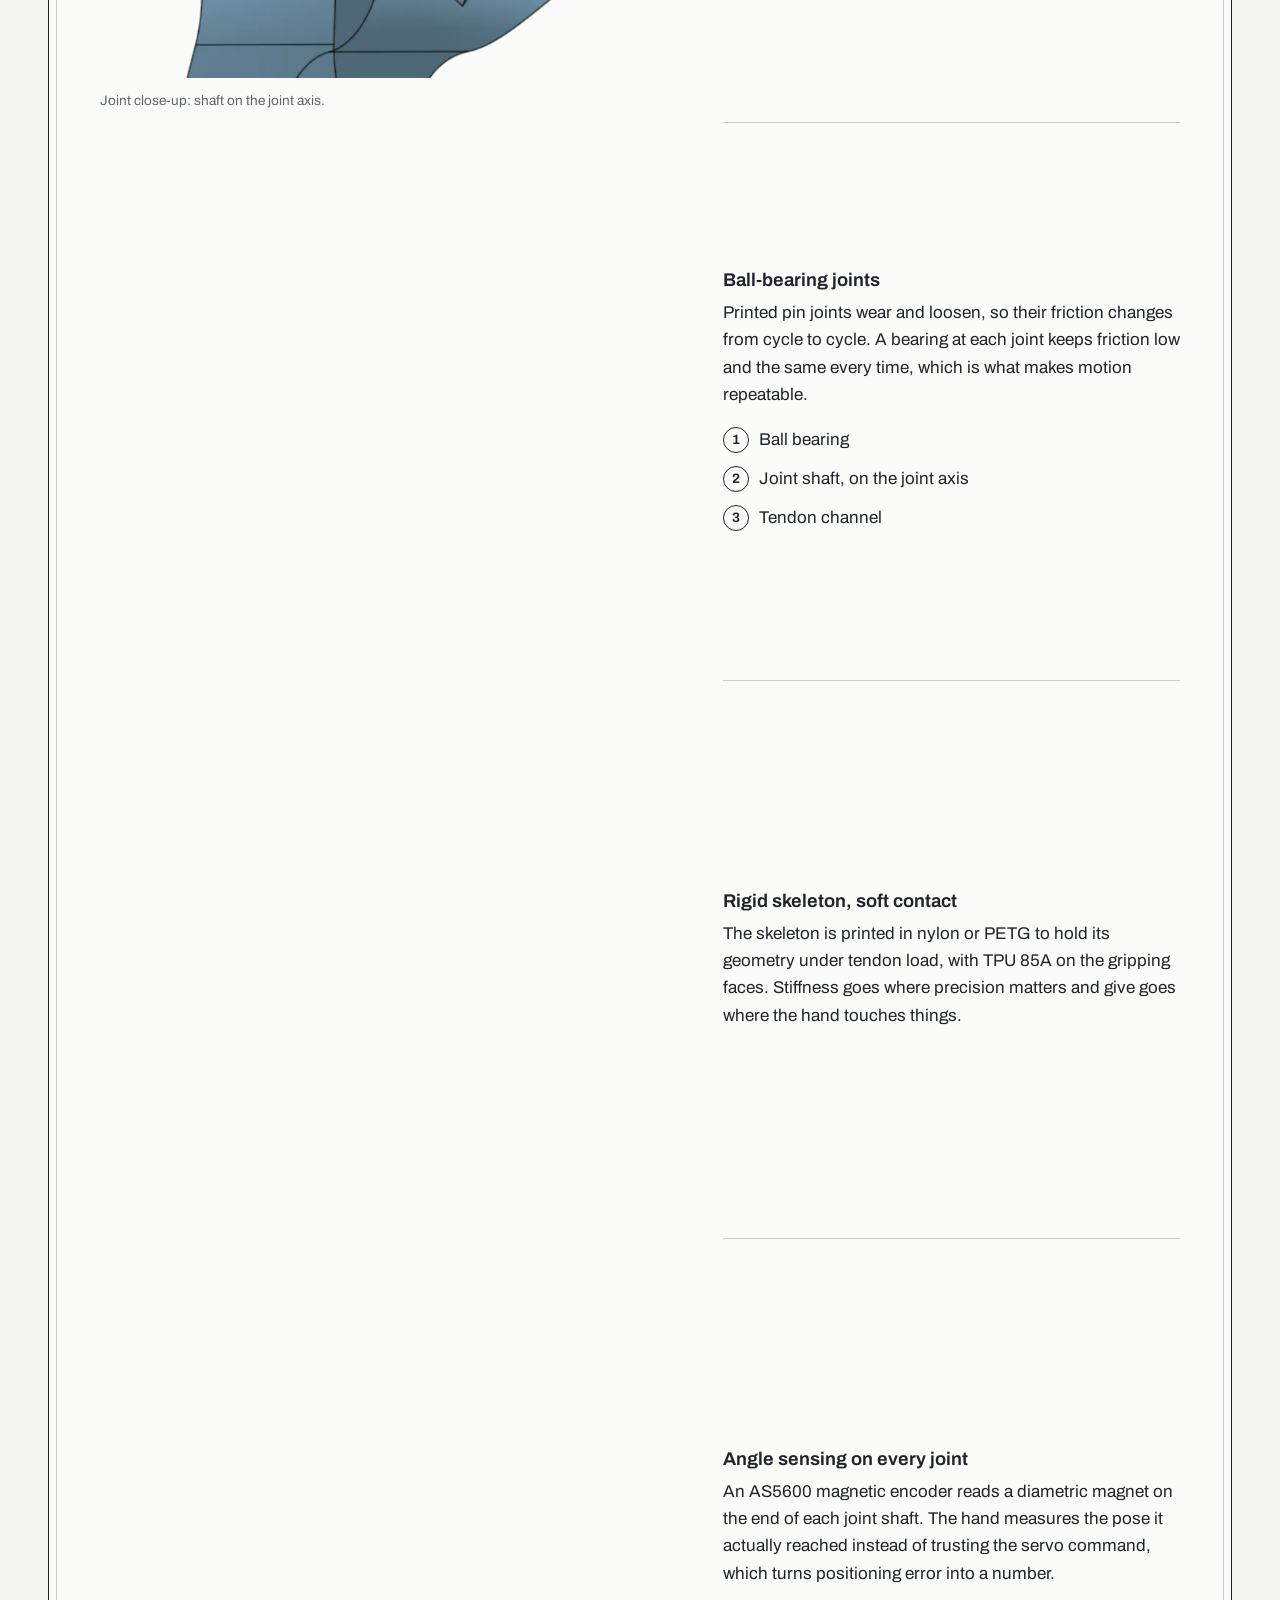
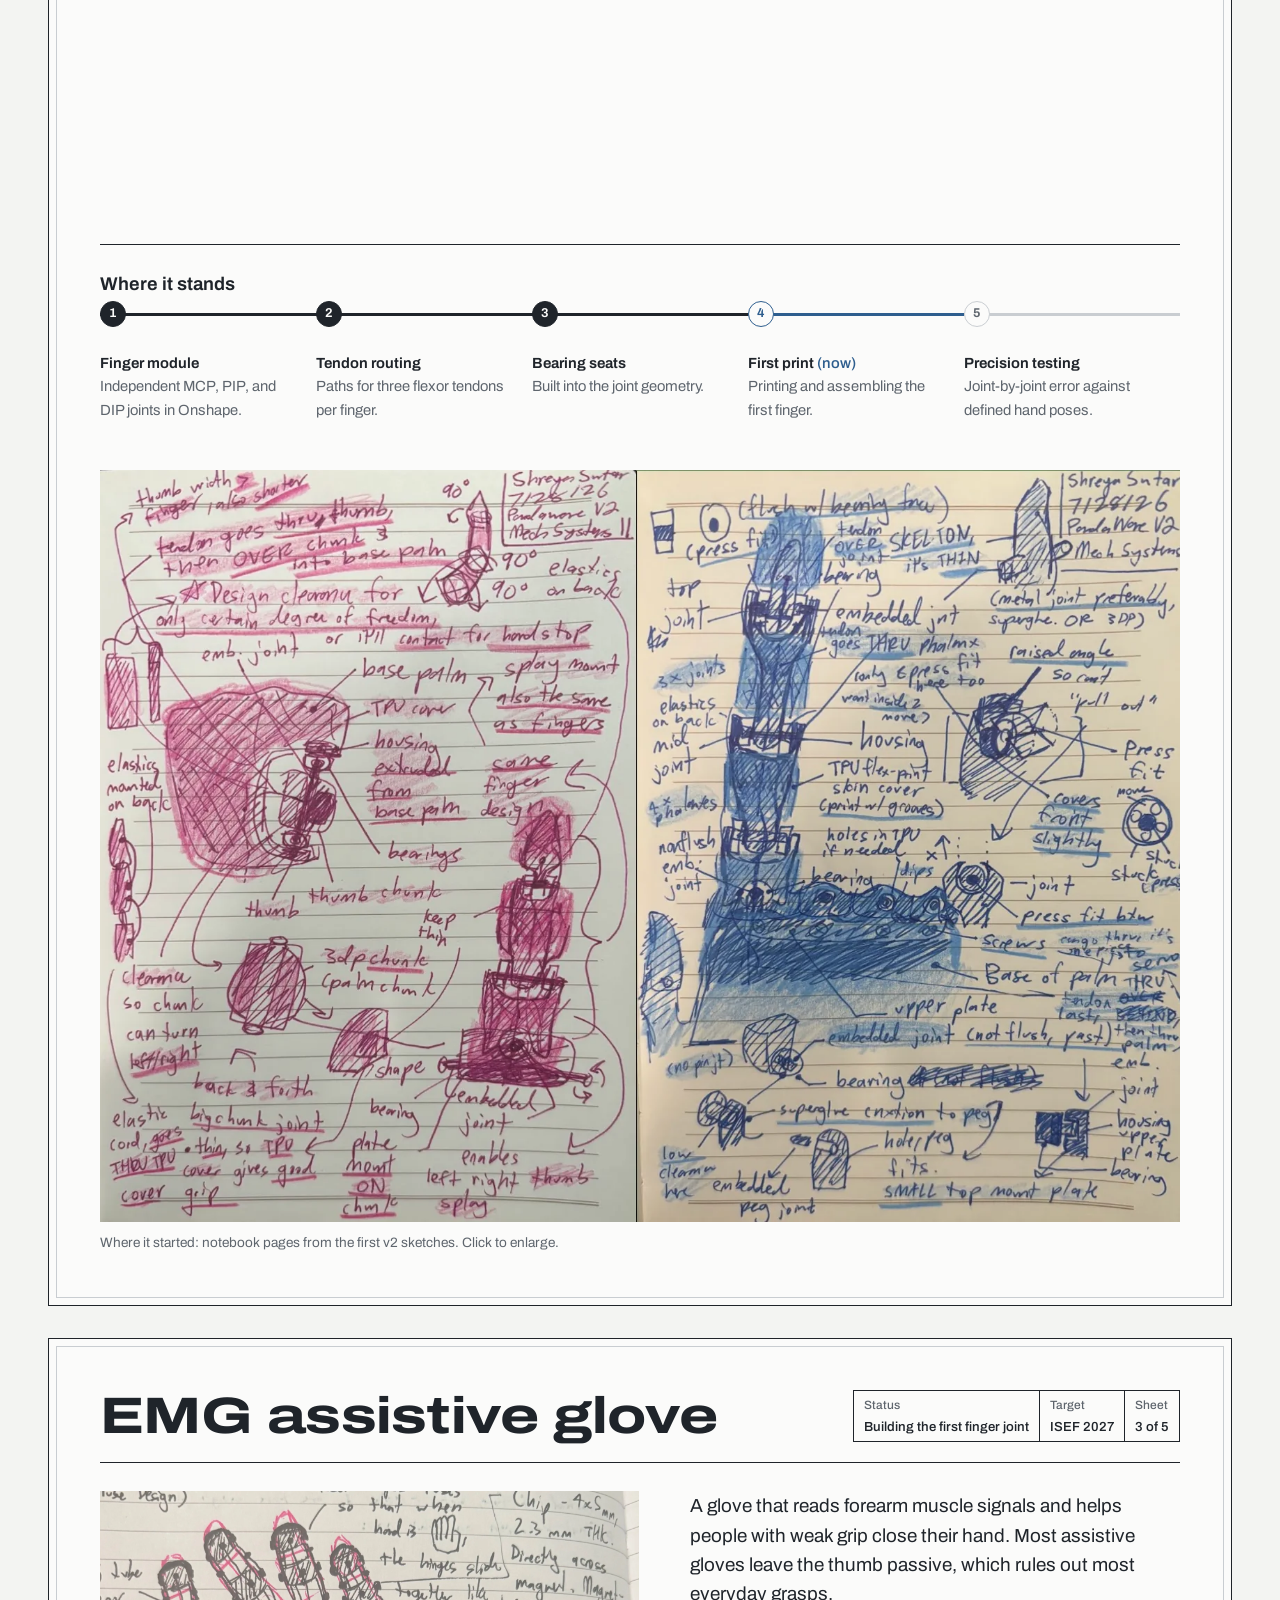
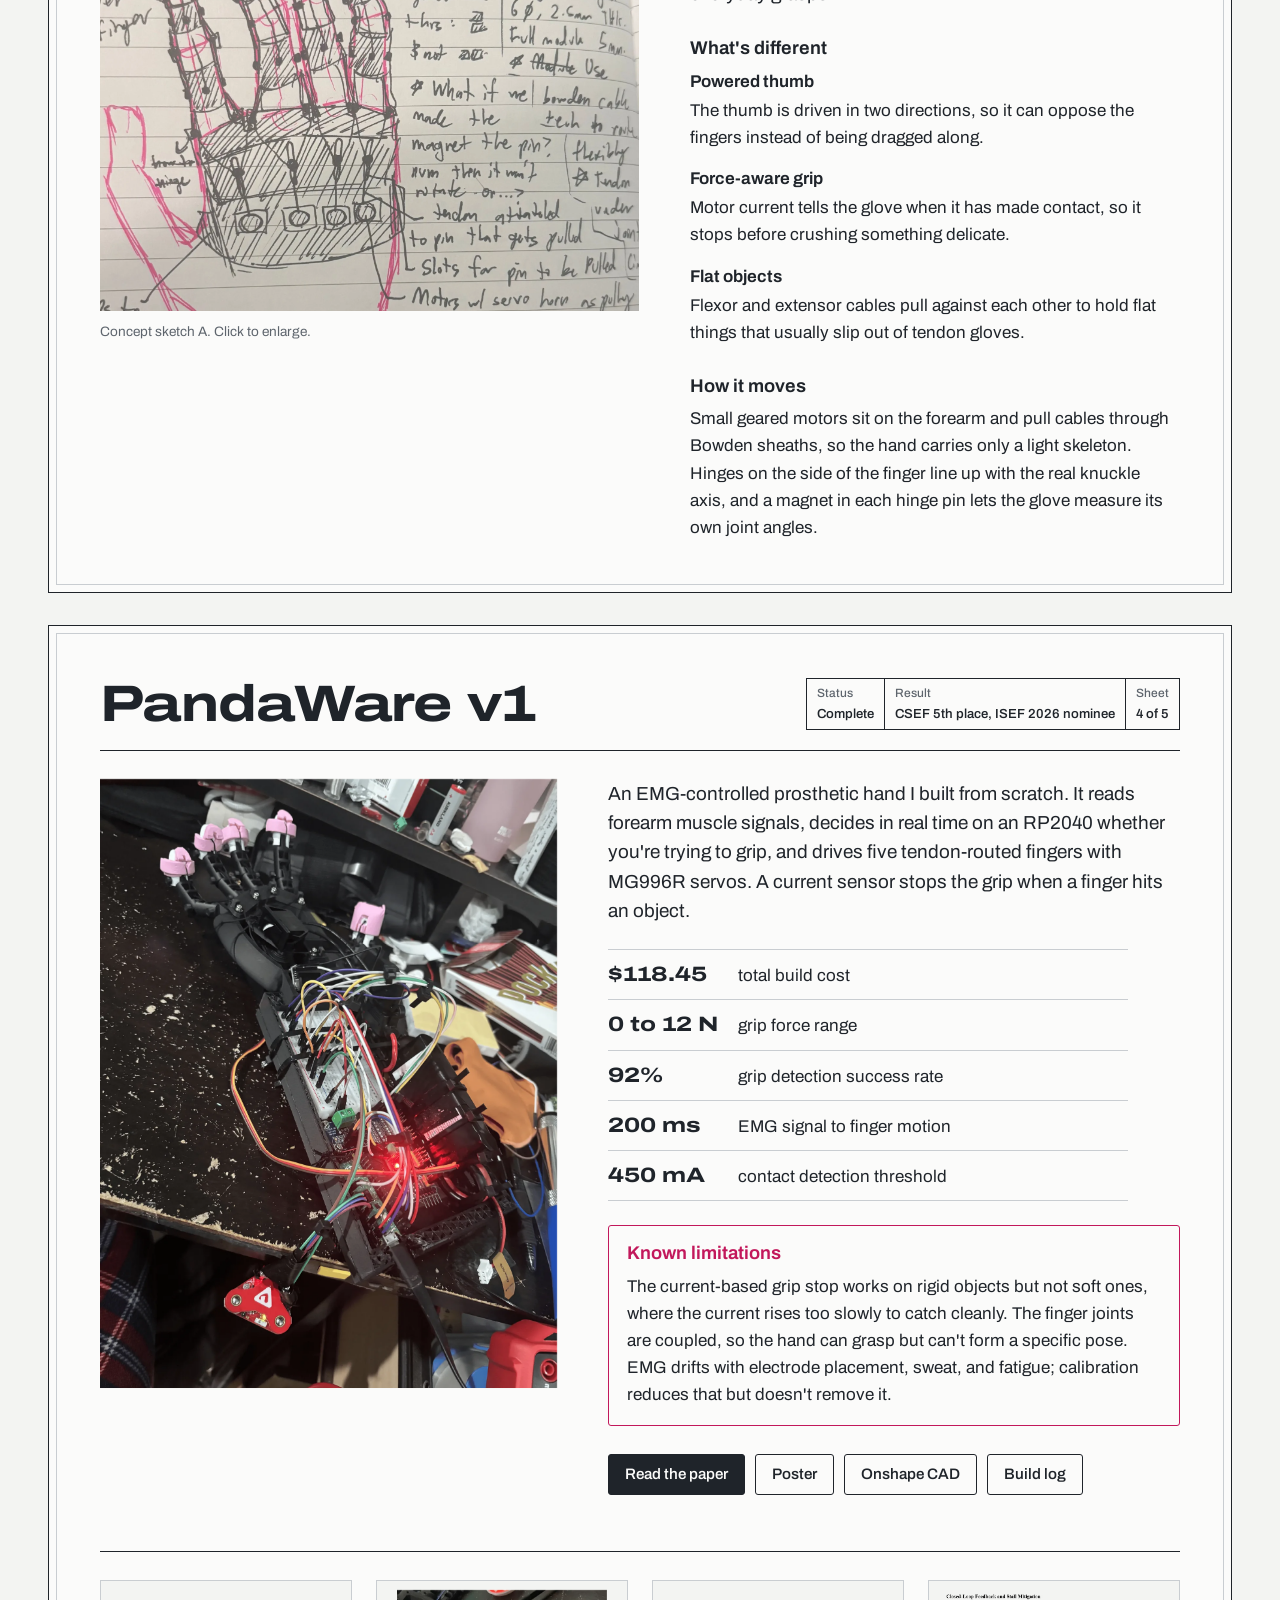
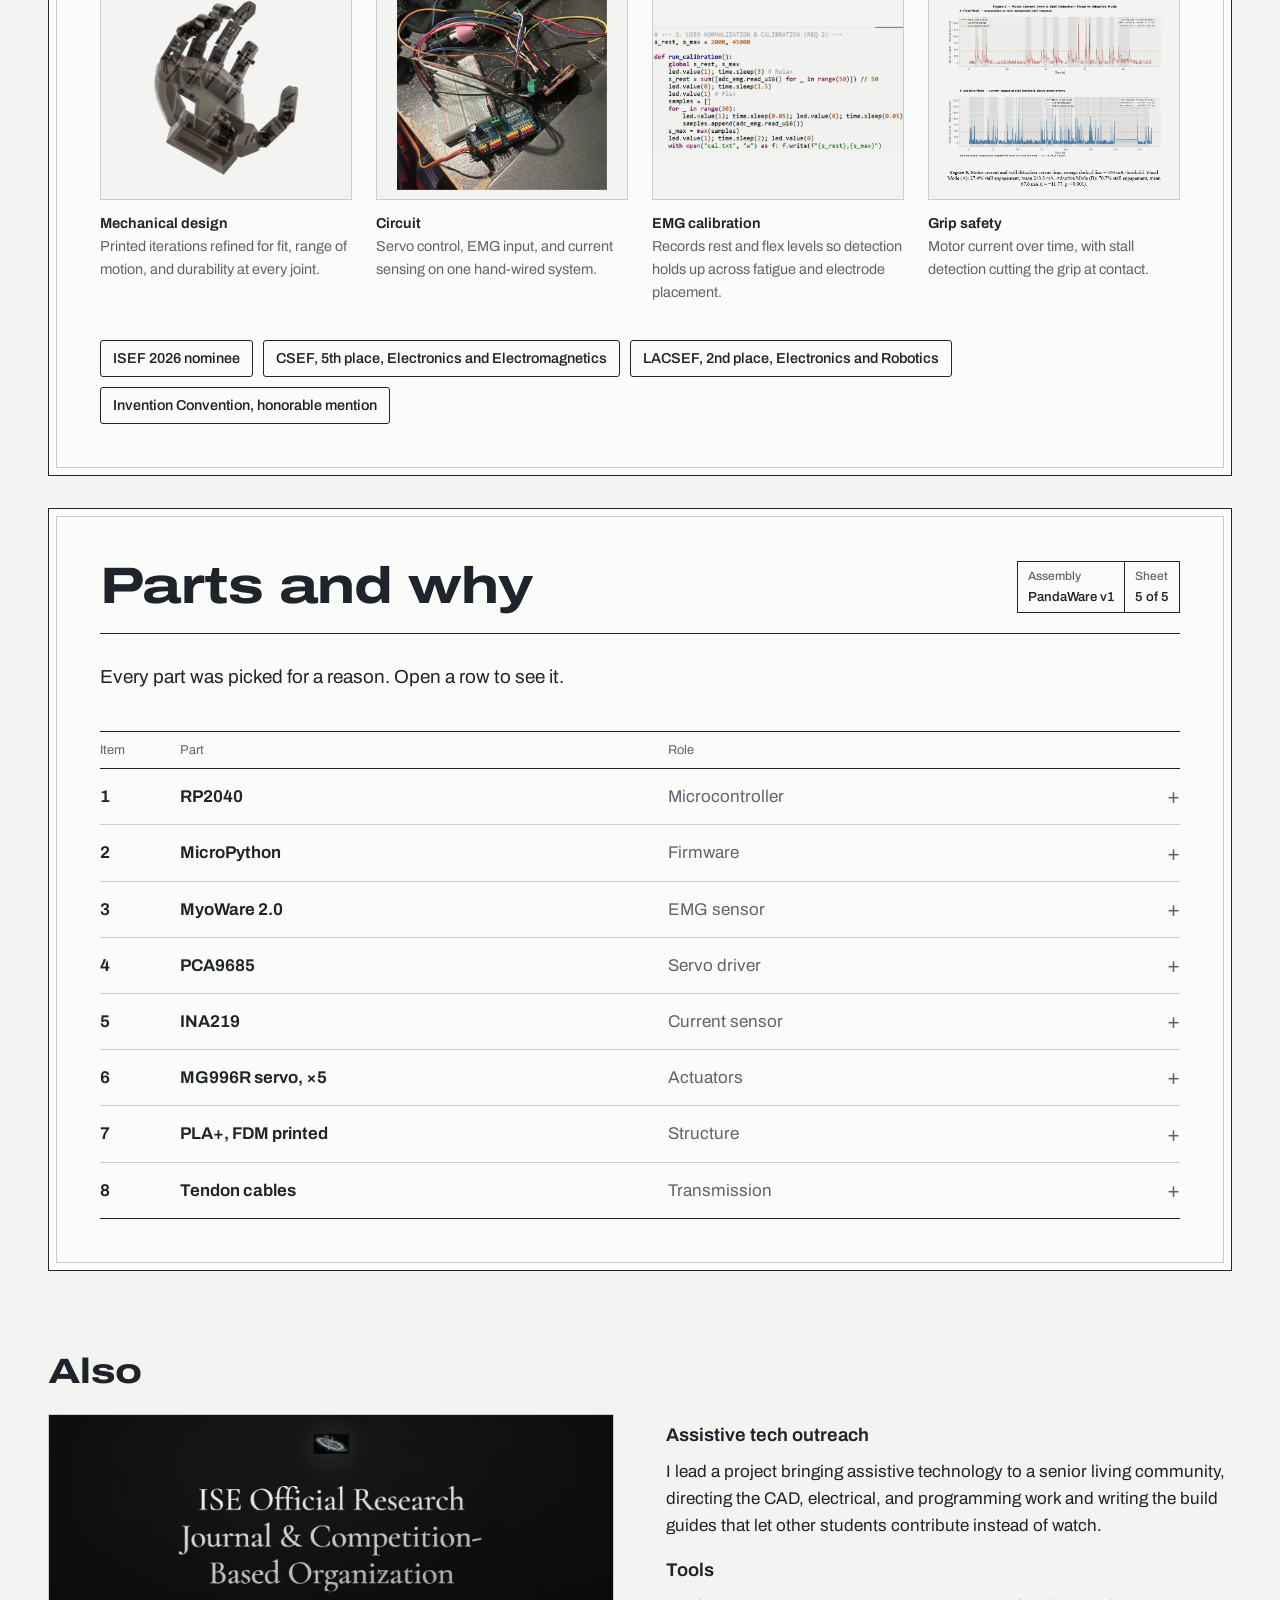
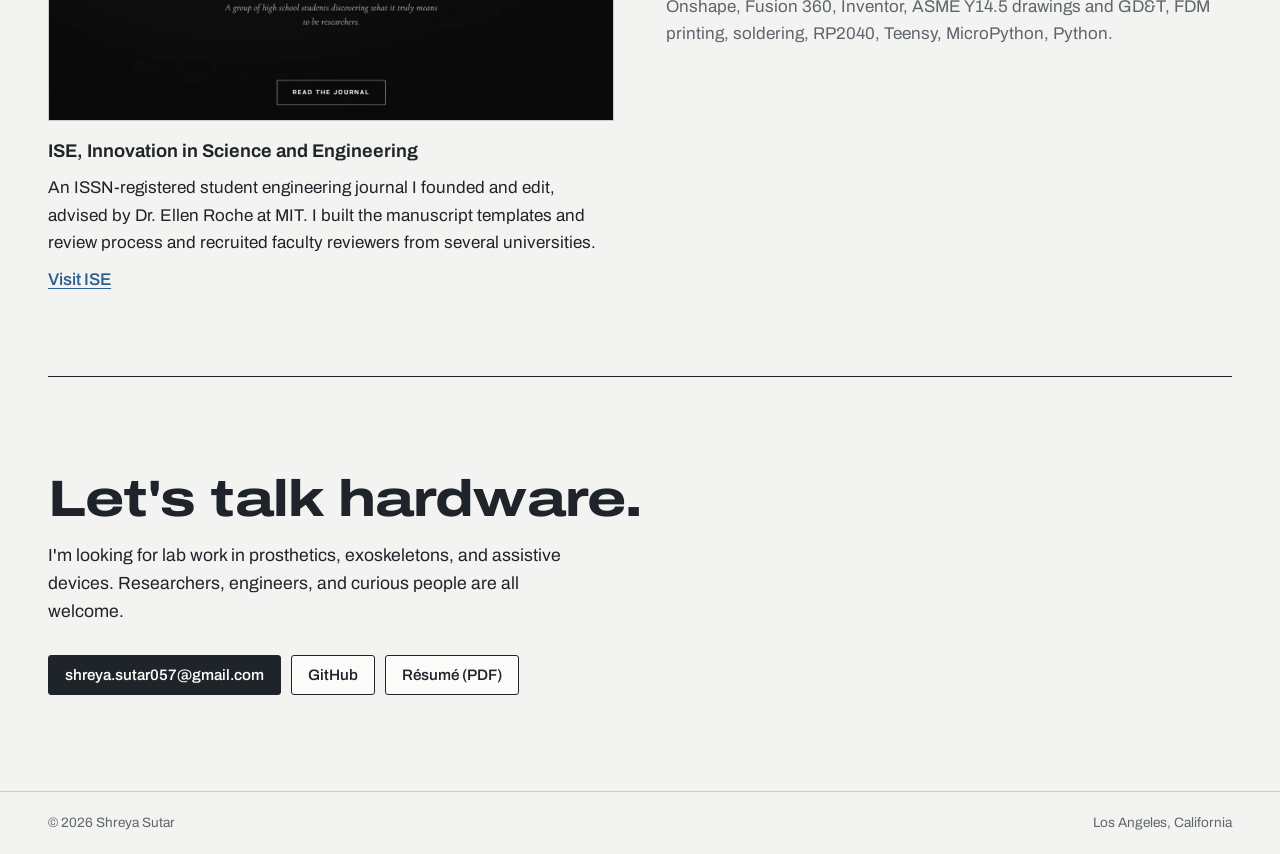
==== commit 46984970: "Rebuild site as drawing-package portfolio; archive previous site in legacy/ - New index.html, style." ====
--- a/index.html
+++ b/index.html
@@ -1,780 +1,365 @@
-<!DOCTYPE html>
+<!doctype html>
 <html lang="en">
 <head>
-  <meta charset="UTF-8" />
-  <meta name="viewport" content="width=device-width, initial-scale=1.0" />
-  <title>Shreya Sutar — Hardware Engineer</title>
+  <meta charset="utf-8">
+  <meta name="viewport" content="width=device-width, initial-scale=1">
+  <title>Shreya Sutar | Mechanical design</title>
+  <meta name="description" content="Shreya Sutar designs tendon-driven prosthetic hands and wearable assistive devices: mechanism, circuit, and firmware.">
   <link rel="preconnect" href="https://fonts.googleapis.com">
   <link rel="preconnect" href="https://fonts.gstatic.com" crossorigin>
-  <link href="https://fonts.googleapis.com/css2?family=Space+Grotesk:wght@400;500;600;700&family=Inter:wght@400;500&family=IBM+Plex+Mono:wght@400;500&display=swap" rel="stylesheet">
+  <link href="https://fonts.googleapis.com/css2?family=Archivo:wdth,wght@62..125,100..900&display=swap" rel="stylesheet">
   <link rel="icon" type="image/png" href="full_mechanical_design.png">
   <link rel="stylesheet" href="style.css">
 </head>
 <body>
 
-  <!-- ── Nav ────────────────────────────────────────── -->
-  <nav id="nav">
-    <div class="nav-wrap">
-      <a href="#hero" class="nav-logo">SS</a>
-      <ul class="nav-links">
-        <li><a href="#about">About</a></li>
-        <li><a href="#projects">Projects</a></li>
-        <li><a href="#current-work">Current Work</a></li>
-        <li><a href="#stack">Stack</a></li>
-        <li><a href="#skills">Skills</a></li>
-        <li><a href="#contact" class="nav-cta">Contact</a></li>
-      </ul>
+<a class="skip" href="#main">Skip to content</a>
+
+<header class="masthead">
+  <a class="masthead__name" href="#top">Shreya Sutar</a>
+  <nav class="masthead__nav" aria-label="Sections">
+    <a href="#v2">PandaWare v2</a>
+    <a href="#glove">Glove</a>
+    <a href="#v1">PandaWare v1</a>
+    <a href="#parts">Parts</a>
+    <a href="#contact">Contact</a>
+  </nav>
+  <a class="masthead__resume" href="resume.pdf">Résumé</a>
+</header>
+
+<main id="main">
+
+<!-- Sheet 1: overview -->
+<section class="sheet hero" id="top" aria-labelledby="hero-title">
+  <div class="hero__text">
+    <h1 id="hero-title" class="display">Shreya Sutar</h1>
+    <p class="hero__lede">I design tendon-driven hands and wearable assistive devices, from the mechanism to the circuit to the firmware.</p>
+    <p class="hero__meta">Junior at the California Academy of Mathematics and Science, Class of 2028. ISEF 2026 nominee.</p>
+    <div class="actions">
+      <a class="btn btn--solid" href="#v2">See the v2 hand</a>
+      <a class="btn" href="resume.pdf">Résumé (PDF)</a>
+      <a class="btn" href="mailto:shreya.sutar057@gmail.com">Email me</a>
     </div>
-  </nav>
-
-  <!-- ── Hero ─────────────────────────────────────────── -->
-  <section id="hero">
-    <div class="pcb-grid" aria-hidden="true"></div>
-    <div class="pcb-fade" aria-hidden="true"></div>
-
-    <div class="site-wrap hero-inner">
-      <div class="hero-text">
-        <p class="hero-eyebrow">Hardware Engineer · Prosthetics Researcher</p>
-        <h1 class="hero-name">
-          <span class="name-line">Shreya</span>
-          <span class="name-line">Sutar</span>
-        </h1>
-        <p class="hero-sub">Junior at California Academy of Mathematics and Science, hardware engineer, prosthetics researcher.</p>
-        <div class="hero-actions">
-          <a href="#projects" class="btn-primary hero-cta">View Projects</a>
-          <a href="#contact" class="btn-ghost hero-cta">Get in Touch</a>
-          <a href="resume.pdf" class="btn-ghost hero-cta" target="_blank" rel="noopener">Résumé ↗</a>
+  </div>
+
+  <figure class="hero__figure">
+    <button class="zoom" type="button" data-zoom="assets/hand-v1-cad.webp" data-caption="PandaWare v1, full CAD assembly in Onshape.">
+      <img class="hero__cad" src="assets/hand-v1-cad.webp" width="458" height="544" alt="CAD assembly of the PandaWare v1 hand: five printed fingers on a palm housing.">
+    </button>
+    <table class="titleblock" aria-label="Drawing details">
+      <tr><th scope="row">Drawing</th><td colspan="3">PandaWare myoelectric hand, v1 assembly</td></tr>
+      <tr><th scope="row">Drawn by</th><td>Shreya Sutar</td><th scope="row">Build cost</th><td>$118.45</td></tr>
+      <tr><th scope="row">Material</th><td>PLA+, FDM printed</td><th scope="row">Sheet</th><td>1 of 5</td></tr>
+    </table>
+  </figure>
+</section>
+
+<!-- Sheet 2: PandaWare v2 -->
+<section class="sheet" id="v2" aria-labelledby="v2-title">
+  <div class="sheet__head">
+    <h2 id="v2-title" class="display">PandaWare v2</h2>
+    <table class="titleblock titleblock--strip" aria-label="Project status">
+      <tr><th scope="col">Status</th><th scope="col">Updated</th><th scope="col">Sheet</th></tr>
+      <tr><td>In CAD, first finger printing</td><td>Oct 2026</td><td>2 of 5</td></tr>
+    </table>
+  </div>
+
+  <p class="intro">v1 couples its finger joints, so each finger curls as one unit. That's enough to grab an object and not enough to reach a defined hand pose. v2 drives the MCP, PIP, and DIP joints of every finger separately, with passive spring return, so mechanical coupling stops being a source of positioning error.</p>
+
+  <div class="stage" data-stage>
+    <div class="stage__view" aria-hidden="true">
+      <figure class="shot is-active" data-shot="0">
+        <img src="assets/v2-hand-screen.webp" width="557" height="634" alt="" loading="lazy">
+        <figcaption>Full v2 hand in Onshape.</figcaption>
+      </figure>
+      <figure class="shot" data-shot="1">
+        <div class="callout-img">
+          <img src="assets/v2-joint-iso.webp" width="1206" height="805" alt="" loading="lazy">
+          <span class="balloon" style="left:27.8%;top:40.4%" data-for="c1">1</span>
+          <span class="balloon" style="left:46%;top:34%" data-for="c2">2</span>
+          <span class="balloon" style="left:47%;top:67%" data-for="c3">3</span>
         </div>
-      </div>
-      <div class="hero-photo-wrap" aria-hidden="true">
-        <div class="hero-photo">
-          <img src="shreyasutar.png" alt="Shreya Sutar" style="width:100%;height:100%;object-fit:cover;border-radius:inherit;">
-        </div>
+        <figcaption>Joint section, links shown transparent.</figcaption>
+      </figure>
+      <figure class="shot" data-shot="2">
+        <img src="assets/v2-finger-module.webp" width="628" height="440" alt="" loading="lazy">
+        <figcaption>Finger module with bearing seats.</figcaption>
+      </figure>
+      <figure class="shot" data-shot="3">
+        <img src="assets/v2-joint-close.webp" width="752" height="555" alt="" loading="lazy">
+        <figcaption>Joint close-up: shaft on the joint axis.</figcaption>
+      </figure>
+    </div>
+
+    <ol class="steps">
+      <li class="step" data-step="0">
+        <figure class="step__shot">
+          <button class="zoom" type="button" data-zoom="assets/v2-hand-screen.webp" data-caption="Full v2 hand in Onshape.">
+            <img src="assets/v2-hand-screen.webp" width="557" height="634" alt="The full v2 hand assembly in Onshape." loading="lazy">
+          </button>
+        </figure>
+        <h3>Independent joint actuation</h3>
+        <p>Each joint gets its own flexor tendon with spring return, so a commanded pose is a set of joint angles instead of one shared curl. Dropping antagonist extensors halves the tendon count and the friction that comes with it.</p>
+      </li>
+      <li class="step" data-step="1">
+        <figure class="step__shot">
+          <div class="callout-img">
+            <img src="assets/v2-joint-iso.webp" width="1206" height="805" alt="Section view of one v2 finger joint with a ball bearing, a shaft, and tendon channels." loading="lazy">
+            <span class="balloon" style="left:27.8%;top:40.4%" data-for="c1">1</span>
+            <span class="balloon" style="left:46%;top:34%" data-for="c2">2</span>
+            <span class="balloon" style="left:47%;top:67%" data-for="c3">3</span>
+          </div>
+        </figure>
+        <h3>Ball-bearing joints</h3>
+        <p>Printed pin joints wear and loosen, so their friction changes from cycle to cycle. A bearing at each joint keeps friction low and the same every time, which is what makes motion repeatable.</p>
+        <ul class="callouts" aria-label="Callouts on the joint section">
+          <li id="c1" data-callout="c1"><span class="balloon balloon--static" aria-hidden="true">1</span> Ball bearing</li>
+          <li id="c2" data-callout="c2"><span class="balloon balloon--static" aria-hidden="true">2</span> Joint shaft, on the joint axis</li>
+          <li id="c3" data-callout="c3"><span class="balloon balloon--static" aria-hidden="true">3</span> Tendon channel</li>
+        </ul>
+      </li>
+      <li class="step" data-step="2">
+        <figure class="step__shot">
+          <button class="zoom" type="button" data-zoom="assets/v2-finger-module.webp" data-caption="Finger module with bearing seats.">
+            <img src="assets/v2-finger-module.webp" width="628" height="440" alt="The v2 finger module with bearing seats in each joint." loading="lazy">
+          </button>
+        </figure>
+        <h3>Rigid skeleton, soft contact</h3>
+        <p>The skeleton is printed in nylon or PETG to hold its geometry under tendon load, with TPU 85A on the gripping faces. Stiffness goes where precision matters and give goes where the hand touches things.</p>
+      </li>
+      <li class="step" data-step="3">
+        <figure class="step__shot">
+          <button class="zoom" type="button" data-zoom="assets/v2-joint-close.webp" data-caption="Joint close-up: shaft on the joint axis.">
+            <img src="assets/v2-joint-close.webp" width="752" height="555" alt="Close-up of a v2 joint showing the shaft on the joint axis." loading="lazy">
+          </button>
+        </figure>
+        <h3>Angle sensing on every joint</h3>
+        <p>An AS5600 magnetic encoder reads a diametric magnet on the end of each joint shaft. The hand measures the pose it actually reached instead of trusting the servo command, which turns positioning error into a number.</p>
+      </li>
+    </ol>
+  </div>
+
+  <div class="progress">
+    <h3>Where it stands</h3>
+    <ol class="progress__list">
+      <li class="is-done"><strong>Finger module</strong> Independent MCP, PIP, and DIP joints in Onshape.</li>
+      <li class="is-done"><strong>Tendon routing</strong> Paths for three flexor tendons per finger.</li>
+      <li class="is-done"><strong>Bearing seats</strong> Built into the joint geometry.</li>
+      <li class="is-now"><strong>First print</strong> Printing and assembling the first finger.</li>
+      <li><strong>Precision testing</strong> Joint-by-joint error against defined hand poses.</li>
+    </ol>
+  </div>
+
+  <figure class="wide">
+    <button class="zoom" type="button" data-zoom="assets/v2-sketches.webp" data-caption="Notebook pages where v2 started.">
+      <img src="assets/v2-sketches.webp" width="1551" height="1080" alt="Two notebook pages of hand-drawn v2 finger and tendon sketches." loading="lazy">
+    </button>
+    <figcaption>Where it started: notebook pages from the first v2 sketches. Click to enlarge.</figcaption>
+  </figure>
+</section>
+
+<!-- Sheet 3: Glove -->
+<section class="sheet" id="glove" aria-labelledby="glove-title">
+  <div class="sheet__head">
+    <h2 id="glove-title" class="display">EMG assistive glove</h2>
+    <table class="titleblock titleblock--strip" aria-label="Project status">
+      <tr><th scope="col">Status</th><th scope="col">Target</th><th scope="col">Sheet</th></tr>
+      <tr><td>Building the first finger joint</td><td>ISEF 2027</td><td>3 of 5</td></tr>
+    </table>
+  </div>
+
+  <div class="split">
+    <figure class="split__figure">
+      <button class="zoom" type="button" data-zoom="assets/glove-sketch.webp" data-caption="Concept sketch A: hinges on the knuckle axis, U-tube fingertip routing, and magnet-in-pin angle sensing.">
+        <img src="assets/glove-sketch.webp" width="1800" height="1403" alt="Notebook concept sketch of the glove: finger side view with hinges and a tendon tube, and a top view of the whole hand." loading="lazy">
+      </button>
+      <figcaption>Concept sketch A. Click to enlarge.</figcaption>
+    </figure>
+
+    <div class="split__text">
+      <p class="intro intro--tight">A glove that reads forearm muscle signals and helps people with weak grip close their hand. Most assistive gloves leave the thumb passive, which rules out most everyday grasps.</p>
+
+      <h3>What's different</h3>
+      <dl class="specs">
+        <dt>Powered thumb</dt>
+        <dd>The thumb is driven in two directions, so it can oppose the fingers instead of being dragged along.</dd>
+        <dt>Force-aware grip</dt>
+        <dd>Motor current tells the glove when it has made contact, so it stops before crushing something delicate.</dd>
+        <dt>Flat objects</dt>
+        <dd>Flexor and extensor cables pull against each other to hold flat things that usually slip out of tendon gloves.</dd>
+      </dl>
+
+      <h3>How it moves</h3>
+      <p>Small geared motors sit on the forearm and pull cables through Bowden sheaths, so the hand carries only a light skeleton. Hinges on the side of the finger line up with the real knuckle axis, and a magnet in each hinge pin lets the glove measure its own joint angles.</p>
+    </div>
+  </div>
+</section>
+
+<!-- Sheet 4: PandaWare v1 -->
+<section class="sheet" id="v1" aria-labelledby="v1-title">
+  <div class="sheet__head">
+    <h2 id="v1-title" class="display">PandaWare v1</h2>
+    <table class="titleblock titleblock--strip" aria-label="Project status">
+      <tr><th scope="col">Status</th><th scope="col">Result</th><th scope="col">Sheet</th></tr>
+      <tr><td>Complete</td><td>CSEF 5th place, ISEF 2026 nominee</td><td>4 of 5</td></tr>
+    </table>
+  </div>
+
+  <div class="split split--reverse">
+    <figure class="split__figure">
+      <button class="zoom" type="button" data-zoom="assets/pandaware-build.webp" data-caption="PandaWare v1, built and wired.">
+        <img src="assets/pandaware-build.webp" width="1400" height="1867" alt="The built PandaWare hand with servos, tendons, and wiring on a bench." loading="lazy">
+      </button>
+    </figure>
+    <div class="split__text">
+      <p class="intro intro--tight">An EMG-controlled prosthetic hand I built from scratch. It reads forearm muscle signals, decides in real time on an RP2040 whether you're trying to grip, and drives five tendon-routed fingers with MG996R servos. A current sensor stops the grip when a finger hits an object.</p>
+
+      <table class="perf" aria-label="Measured performance">
+        <tr><td class="perf__val">$118.45</td><td>total build cost</td></tr>
+        <tr><td class="perf__val">0 to 12 N</td><td>grip force range</td></tr>
+        <tr><td class="perf__val">92%</td><td>grip detection success rate</td></tr>
+        <tr><td class="perf__val">200 ms</td><td>EMG signal to finger motion</td></tr>
+        <tr><td class="perf__val">450 mA</td><td>contact detection threshold</td></tr>
+      </table>
+
+      <aside class="markup" aria-label="Known limitations">
+        <h3>Known limitations</h3>
+        <p>The current-based grip stop works on rigid objects but not soft ones, where the current rises too slowly to catch cleanly. The finger joints are coupled, so the hand can grasp but can't form a specific pose. EMG drifts with electrode placement, sweat, and fatigue; calibration reduces that but doesn't remove it.</p>
+      </aside>
+
+      <div class="actions">
+        <a class="btn btn--solid" href="Shreya_Sutar_Official_Paper.pdf">Read the paper</a>
+        <a class="btn" href="sutarposter.pdf">Poster</a>
+        <a class="btn" href="https://cad.onshape.com/documents/01846624b9cea47c0def8825/w/19642d9b3fb19bd6c92f9745/e/b12947016f13ac444aeb0029">Onshape CAD</a>
+        <a class="btn" href="https://drive.google.com/file/d/1aEplw--r2NXagsUH0YUOPjhpAVwstKOR/view?usp=sharing">Build log</a>
       </div>
     </div>
-
-    <div class="hero-stats">
-      <div class="hstat"><span class="hstat-n">4</span><span class="hstat-l">Competition Awards</span></div>
-      <div class="hstat-div" aria-hidden="true"></div>
-      <div class="hstat"><span class="hstat-n">ISEF</span><span class="hstat-l">2026 Nominee</span></div>
-      <div class="hstat-div" aria-hidden="true"></div>
-      <div class="hstat"><span class="hstat-n">1</span><span class="hstat-l">Research Paper</span></div>
-    </div>
-  </section>
-
-  <!-- ── About ─────────────────────────────────────────── -->
-  <section id="about">
-    <div class="site-wrap">
-      <div class="about-layout">
-        <div class="about-left">
-          <h2 class="sec-label" data-reveal>[ About ]</h2>
-          <p class="about-text" data-reveal>
-            I build hardware at the intersection of biomedical engineering and embedded systems, focused on prosthetics and assistive technology, devices that restore function to people who have lost it. Most of what I've made was built without a lab, a mentor, or a budget, which has meant learning why systems fail rather than buying past the problem. Alongside the engineering, I founded and edit ISE, a student research journal, because the writing half of research is the part students are least often taught.
-          </p>
-        </div>
-        <div class="about-right" data-reveal>
-          <div class="about-card">
-            <div class="about-card-row">
-              <span class="about-card-label">School</span>
-              <span class="about-card-val">California Academy of Mathematics and Science</span>
-            </div>
-            <div class="about-card-row">
-              <span class="about-card-label">Focus</span>
-              <span class="about-card-val">Biomedical · Embedded Systems</span>
-            </div>
-            <div class="about-card-row">
-              <span class="about-card-label">Year</span>
-              <span class="about-card-val">Junior · Class of 2028</span>
-            </div>
-            <div class="about-card-row">
-              <span class="about-card-label">Location</span>
-              <span class="about-card-val">Los Angeles, CA</span>
-            </div>
-          </div>
-        </div>
-      </div>
-    </div>
-  </section>
-
-  <!-- ── Projects ───────────────────────────────────────── -->
-  <section id="projects">
-    <div class="pcb-grid" aria-hidden="true"></div>
-    <div class="pcb-fade" aria-hidden="true"></div>
-    <div class="site-wrap">
-      <h2 class="sec-label" data-reveal>[ Projects ]</h2>
-      <div class="project-grid">
-        <article class="project-card" data-reveal>
-          <div class="project-num">[ 01 ]</div>
-          <div class="card-thumb">
-            <img src="poster.png" alt="PandaWare poster" style="width:100%;height:100%;object-fit:cover;border-radius:inherit;">
-          </div>
-          <div class="card-body">
-            <span class="badge">Biomedical · Embedded Systems</span>
-            <h3>PandaWare</h3>
-            <p>EMG-controlled myoelectric prosthetic hand built from scratch. Reads forearm surface EMG, classifies muscle activation in real time on an RP2040, and drives five tendon-routed fingers. Closed-loop current sensing halts grip on object contact. Total build cost: $118.45.</p>
-            <a href="#pandaware" class="arrow-link">View Project <span aria-hidden="true">→</span></a>
-          </div>
-        </article>
-
-        <!-- [ 02 ] ISE Journal -->
-        <article class="project-card" data-reveal>
-          <div class="project-num">[ 02 ]</div>
-          <div class="card-thumb" role="img" aria-label="ISE journal cover">
-            <img src="ise.projects.card.png" alt="ISE journal cover" style="width:100%;height:100%;object-fit:cover;border-radius:inherit;">
-          </div>
-          <div class="card-body">
-            <span class="badge">Research Publishing · Editorial</span>
-            <h3>ISE — Innovation in Science and Engineering Journal</h3>
-            <p>An ISSN-registered student research journal I founded and edit, publishing high school and undergraduate research free of charge. Built the full manuscript infrastructure, recruited faculty reviewers across multiple universities, and now operate it with faculty advising from MIT.</p>
-            <a href="https://iseofficial.org/" class="arrow-link" target="_blank" rel="noopener">Visit ISE <span aria-hidden="true">→</span></a>
-          </div>
-        </article>
-
-        <!-- [ 03 ] Assistive Technology Outreach -->
-        <article class="project-card" data-reveal>
-          <div class="project-num">[ 03 ]</div>
-          <!-- replace with /media/outreach-session.jpg -->
-          <div class="card-thumb placeholder" role="img" aria-label="Outreach session photo placeholder">
-            <svg viewBox="0 0 24 24" fill="none" stroke="currentColor" stroke-width="1.4" stroke-linecap="round" stroke-linejoin="round" aria-hidden="true">
-              <path d="M17 21v-2a4 4 0 0 0-4-4H5a4 4 0 0 0-4 4v2"/>
-              <circle cx="9" cy="7" r="4"/>
-              <path d="M23 21v-2a4 4 0 0 0-3-3.87"/>
-              <path d="M16 3.13a4 4 0 0 1 0 7.75"/>
-            </svg>
-          </div>
-          <div class="card-body">
-            <span class="badge">Community · Education</span>
-            <h3>Assistive Technology Outreach</h3>
-            <p>Led a prosthetics outreach project bringing assistive technology to a senior living community, directing the CAD, electrical, and programming work and writing the lesson plans that let other students contribute to the build rather than watch it.</p>
-          </div>
-        </article>
-      </div>
-    </div>
-  </section>
-
-  <!-- ── PandaWare v2 ─────────────────────────────────────── -->
-  <section id="pandaware-v2">
-    <div class="site-wrap">
-
-      <div class="v2-hero" data-reveal>
-        <div class="img-ph" style="height:100%;"><span class="img-ph__label">PandaWare v2 render coming soon</span><img class="v2-hero-blur" src="pandaware-v2-hero.jpg" alt="" aria-hidden="true" onerror="this.remove()"><img src="pandaware-v2-hero.jpg" alt="PandaWare v2 finger assembly in CAD" style="object-fit:contain;background:transparent;" onerror="this.remove()"></div>
-      </div>
-
-      <div class="detail-hd" data-reveal>
-        <div class="detail-title-block">
-          <span class="status-tag">In progress</span>
-          <h2 class="detail-title" style="margin-top:var(--s2);">PandaWare v2</h2>
-          <!-- TODO(status): replace with exact CAD status once confirmed -->
-          <p class="detail-sub">PandaWare v1 couples its finger joints, so the fingers curl as a single unit. That is enough to grasp an object and not enough to reach a defined hand configuration. v2 drives each finger joint independently, with three flexor tendons per finger for the MCP, PIP, and DIP joints and passive spring return in place of antagonistic extensors, to remove mechanical coupling as a source of positioning error. It is currently in CAD.</p>
-        </div>
-        <!-- TODO(cad-link): add Onshape button here if the v2 document is public -->
-      </div>
-
-      <div class="detail-block" data-reveal>
-        <h3 class="block-label">Design Decisions</h3>
-        <div class="overview-grid">
-          <div class="overview-card" data-reveal>
-            <div class="overview-card-text">
-              <span class="overview-num">[ 01 ]</span>
-              <div class="overview-rule"></div>
-              <h4 class="overview-title">Independent Joint Actuation</h4>
-              <p class="overview-desc">Each joint gets its own flexor tendon with passive spring return, so a commanded pose is a set of independent joint angles rather than one shared curl. Dropping antagonistic extensors halves the tendon count and the friction that comes with it.</p>
-            </div>
-          </div>
-          <div class="overview-card" data-reveal>
-            <div class="overview-card-text">
-              <span class="overview-num">[ 02 ]</span>
-              <div class="overview-rule"></div>
-              <h4 class="overview-title">Ball-Bearing Joints</h4>
-              <p class="overview-desc">Printed pin joints wear and loosen, so their friction changes from cycle to cycle. Ball bearings at each joint keep friction low and consistent, which is what makes motion repeatable over many cycles.</p>
-            </div>
-          </div>
-          <div class="overview-card" data-reveal>
-            <div class="overview-card-text">
-              <span class="overview-num">[ 03 ]</span>
-              <div class="overview-rule"></div>
-              <h4 class="overview-title">Rigid Skeleton, Compliant Contact</h4>
-              <p class="overview-desc">The skeleton is printed in nylon or PETG to hold geometry under tendon load, with TPU 85A on the gripping faces. Stiffness goes where precision matters and compliance goes where the hand touches objects.</p>
-            </div>
-          </div>
-          <div class="overview-card" data-reveal>
-            <div class="overview-card-text">
-              <span class="overview-num">[ 04 ]</span>
-              <div class="overview-rule"></div>
-              <h4 class="overview-title">Per-Joint Angle Sensing</h4>
-              <p class="overview-desc">An AS5600 magnetic encoder with a diametric magnet on each joint axis measures the configuration the finger actually reached, instead of inferring it from servo commands. That turns positioning error into something measured directly.</p>
-            </div>
-          </div>
-        </div>
-      </div>
-
-      <div class="detail-block" data-reveal>
-        <h3 class="block-label">Progress So Far</h3>
-        <!-- TODO(progress): replace steps with confirmed CAD milestones -->
-        <ol class="v2-timeline">
-          <li class="tl-step is-done">
-            <span class="tl-dot" aria-hidden="true"></span>
-            <span class="tl-phase">[ 01 ] Done</span>
-            <h4 class="tl-title">Finger Module</h4>
-            <p class="tl-desc">Modeled in Onshape with independent MCP, PIP, and DIP joints.</p>
-          </li>
-          <li class="tl-step is-done">
-            <span class="tl-dot" aria-hidden="true"></span>
-            <span class="tl-phase">[ 02 ] Done</span>
-            <h4 class="tl-title">Tendon Routing</h4>
-            <p class="tl-desc">Paths laid out for three flexor tendons per finger.</p>
-          </li>
-          <li class="tl-step is-done">
-            <span class="tl-dot" aria-hidden="true"></span>
-            <span class="tl-phase">[ 03 ] Done</span>
-            <h4 class="tl-title">Bearing Seats</h4>
-            <p class="tl-desc">Ball-bearing seats integrated into the joint geometry.</p>
-          </li>
-          <li class="tl-step is-now">
-            <span class="tl-dot" aria-hidden="true"></span>
-            <span class="tl-phase">[ 04 ] Now</span>
-            <h4 class="tl-title">First Print</h4>
-            <p class="tl-desc">Printing and assembling the first finger module.</p>
-          </li>
-          <li class="tl-step">
-            <span class="tl-dot" aria-hidden="true"></span>
-            <span class="tl-phase">[ 05 ] Next</span>
-            <h4 class="tl-title">Precision Study</h4>
-            <p class="tl-desc">Joint-by-joint testing against the mudra pose set.</p>
-          </li>
-        </ol>
-        <div class="v2-img-row">
-          <div class="img-ph"><span class="img-ph__label">CAD view 1 coming soon</span><img src="pandaware-v2-cad-1.png" alt="PandaWare v2 CAD view 1" onerror="this.remove()"></div>
-          <div class="img-ph"><span class="img-ph__label">CAD view 2 coming soon</span><img src="pandaware-v2-cad-2.png" alt="PandaWare v2 CAD view 2" onerror="this.remove()"></div>
-          <div class="img-ph"><span class="img-ph__label">Finger module coming soon</span><img src="pandaware-v2-finger.png" alt="PandaWare v2 finger module" onerror="this.remove()"></div>
-        </div>
-      </div>
-
-      <div class="detail-block" data-reveal>
-        <h3 class="block-label">Roadmap</h3>
-        <!-- TODO(roadmap): confirm milestones -->
-        <ul class="v2-list">
-          <li>Print and assemble the first finger module</li>
-          <li>Validate joint friction and repeatability over repeated cycles</li>
-          <li>Begin the precision characterization study</li>
-        </ul>
-        <p class="perf-limit">v2 is the hardware for the <a href="#current-work">Precision Characterization Study</a>. Classical Odissi mudras serve as the ground-truth pose set: each one is an exactly defined joint-angle configuration that v1's coupled mechanism cannot produce, so v2 is measured against them joint by joint.</p>
-      </div>
-
-    </div>
-  </section>
-
-  <!-- ── PandaWare Detail ─────────────────────────────────── -->
-  <section id="pandaware">
-    <div class="site-wrap">
-
-      <!-- Change 1: Demo video — highest-priority evidence. Replace div with <video> when clip is ready. -->
-      <!-- replace with /media/demo-pandaware-emg.mp4 -->
-      <div class="detail-img" data-reveal>
-        <img src="prosthetic.png" alt="PandaWare prosthetic hand" style="position:absolute;top:50%;left:50%;width:100vmax;height:100vmax;max-width:none;object-fit:cover;transform:translate(-50%,-50%) rotate(-90deg);">
-      </div>
-
-      <div class="detail-hd" data-reveal>
-        <div class="detail-title-block">
-          <h2 class="detail-title">PandaWare</h2>
-          <p class="detail-sub">EMG-controlled myoelectric prosthetic hand, built from scratch. PandaWare reads forearm surface EMG, classifies muscle activation in real time on an RP2040, and drives five MG996R servos through a tendon-routed finger mechanism printed in PLA+. A current-sensing safety loop on the INA219 detects object contact and halts grip before force becomes damaging. Total build cost: $118.45, no lab, no machined parts.</p>
-        </div>
-        <div class="detail-actions">
-          <a href="Shreya_Sutar_Official_Paper.pdf" class="btn-detail" target="_blank" rel="noopener">Read the Paper ↗</a>
-          <a href="https://cad.onshape.com/documents/01846624b9cea47c0def8825/w/19642d9b3fb19bd6c92f9745/e/b12947016f13ac444aeb0029" class="btn-detail" target="_blank" rel="noopener">Onshape CAD ↗</a>
-          <a href="sutarposter.pdf" class="btn-detail btn-detail--ghost" target="_blank" rel="noopener">Read the Poster ↗</a>
-          <a href="https://drive.google.com/file/d/1aEplw--r2NXagsUH0YUOPjhpAVwstKOR/view?usp=sharing" class="btn-detail btn-detail--ghost" target="_blank" rel="noopener">Documentation Log ↗</a>
-        </div>
-        <p class="detail-note">The full iteration history, including what failed and what changed, lives in the <a href="https://drive.google.com/file/d/1aEplw--r2NXagsUH0YUOPjhpAVwstKOR/view?usp=sharing" target="_blank" rel="noopener">documentation log</a>.</p>
-      </div>
-
-      <div class="detail-block" data-reveal>
-        <h3 class="block-label">Tech Stack</h3>
-        <div class="chip-row">
-          <span class="chip">RP2040</span>
-          <span class="chip">MicroPython</span>
-          <span class="chip">MyoWare 2.0</span>
-          <span class="chip">PCA9685</span>
-          <span class="chip">INA219</span>
-          <span class="chip">MG996R servos</span>
-          <span class="chip">tendon-driven actuation</span>
-        </div>
-      </div>
-
-      <div class="detail-block" data-reveal>
-        <h3 class="block-label">Overview</h3>
-        <div class="overview-grid">
-          <div class="overview-card" data-reveal>
-            <div class="overview-card-text">
-              <span class="overview-num">[ 01 ]</span>
-              <div class="overview-rule"></div>
-              <h4 class="overview-title">Full Mechanical Design</h4>
-              <p class="overview-desc">Multiple 3D-printed iterations refining geometry for fit, range of motion, and durability across every finger joint.</p>
-            </div>
-            <div class="overview-card-img"><img src="full_mechanical_design.png" alt="Full mechanical design" style="width:100%;height:100%;object-fit:cover;border-radius:inherit;"></div>
-          </div>
-          <div class="overview-card" data-reveal>
-            <div class="overview-card-text">
-              <span class="overview-num">[ 02 ]</span>
-              <div class="overview-rule"></div>
-              <h4 class="overview-title">Custom Circuit Design</h4>
-              <p class="overview-desc">Integrated servo control, EMG acquisition, and power sensing on a single hand-assembled system.</p>
-            </div>
-            <div class="overview-card-img"><img src="electric.png" alt="Custom circuit design" style="width:100%;height:100%;object-fit:cover;border-radius:inherit;"></div>
-          </div>
-          <div class="overview-card" data-reveal>
-            <div class="overview-card-text">
-              <span class="overview-num">[ 03 ]</span>
-              <div class="overview-rule"></div>
-              <h4 class="overview-title">EMG Signal Pipeline</h4>
-              <p class="overview-desc">Adaptive normalization enabling reliable grip detection across varying muscle fatigue and electrode placement.</p>
-            </div>
-            <div class="overview-card-img"><img src="normalization.png" alt="EMG signal normalization graph" style="width:100%;height:100%;object-fit:cover;border-radius:inherit;"></div>
-          </div>
-          <div class="overview-card" data-reveal>
-            <div class="overview-card-text">
-              <span class="overview-num">[ 04 ]</span>
-              <div class="overview-rule"></div>
-              <h4 class="overview-title">Closed-Loop Safety</h4>
-              <p class="overview-desc">Real-time current sensing via INA219 limits grip force automatically, preventing damage to objects. Works reliably on rigid objects; degrades on compliant surfaces.</p>
-            </div>
-            <div class="overview-card-img"><img src="graph.png" alt="Closed-loop current sensing performance graph" style="width:100%;height:100%;object-fit:cover;border-radius:inherit;"></div>
-          </div>
-        </div>
-      </div>
-
-      <!-- Change 2: Measured Performance stat grid -->
-      <div class="detail-block" data-reveal>
-        <h3 class="block-label">Measured Performance</h3>
-        <div class="perf-grid">
-          <div class="perf-stat">
-            <span class="perf-stat__value">$118.45</span>
-            <span class="perf-stat__label">Total Build Cost</span>
-          </div>
-          <div class="perf-stat">
-            <span class="perf-stat__value">0–12 N</span>
-            <span class="perf-stat__label">Grip Force Range</span>
-          </div>
-          <div class="perf-stat">
-            <span class="perf-stat__value">92%</span>
-            <span class="perf-stat__label">Grip Detection Success Rate</span>
-          </div>
-          <div class="perf-stat">
-            <span class="perf-stat__value">200 ms</span>
-            <span class="perf-stat__label">EMG to Finger Motion Latency</span>
-          </div>
-          <div class="perf-stat">
-            <span class="perf-stat__value"><span class="perf-inf">∞</span></span>
-            <span class="perf-stat__label">Mechanical Design Iterations</span>
-          </div>
-          <div class="perf-stat">
-            <span class="perf-stat__value">450 mA</span>
-            <span class="perf-stat__label">Contact-Detection Current Threshold</span>
-          </div>
-        </div>
-        <p class="perf-note">Commercial myoelectric prosthetic hands cost between $20,000 and $100,000. PandaWare was built for $118.45 using consumer components, a hobbyist 3D printer, and no laboratory access. The performance figures above are the honest measured envelope, including where the system underperforms.</p>
-        <p class="perf-limit">Known limitations: The current-sensing grip stop works reliably on rigid objects but degrades on compliant ones, where the current spike at contact is too gradual to detect cleanly. All finger joints are mechanically coupled, so the hand can grasp but cannot form a specific hand configuration. EMG amplitude drifts with electrode placement, sweat, and fatigue; the normalization pipeline reduces this but does not eliminate it.</p>
-      </div>
-
-      <div class="detail-block" data-reveal>
-        <h3 class="block-label">Awards</h3>
-        <div class="award-gallery">
-
-          <div class="award-col">
-            <span class="award">ISEF 2026 Nominee</span>
-            <div class="gal-slot" style="overflow:hidden;">
-              <img src="isef.nominee.png" alt="ISEF 2026 Nominee" style="width:100%;height:100%;object-fit:contain;border-radius:inherit;background:#000;">
-            </div>
-          </div>
-
-          <div class="award-col">
-            <span class="award">CSEF 5th Place</span>
-            <!-- replace with /media/csef.jpg -->
-            <div class="placeholder gal-slot"><svg viewBox="0 0 24 24" fill="none" stroke="currentColor" stroke-width="1.5" stroke-linecap="round" stroke-linejoin="round" aria-label="CSEF photo"><path d="M23 19a2 2 0 0 1-2 2H3a2 2 0 0 1-2-2V8a2 2 0 0 1 2-2h4l2-3h6l2 3h4a2 2 0 0 1 2 2z"/><circle cx="12" cy="13" r="4"/></svg></div>
-          </div>
-
-          <div class="award-col">
-            <span class="award">LACSEF 2nd Place</span>
-            <!-- replace with /media/lacsef.jpg -->
-            <div class="placeholder gal-slot"><svg viewBox="0 0 24 24" fill="none" stroke="currentColor" stroke-width="1.5" stroke-linecap="round" stroke-linejoin="round" aria-label="LACSEF photo"><path d="M23 19a2 2 0 0 1-2 2H3a2 2 0 0 1-2-2V8a2 2 0 0 1 2-2h4l2-3h6l2 3h4a2 2 0 0 1 2 2z"/><circle cx="12" cy="13" r="4"/></svg></div>
-          </div>
-
-          <div class="award-col">
-            <span class="award" style="font-size:0.75rem;">Invention Convention Winner</span>
-            <!-- replace with /media/ic.jpg -->
-            <div class="placeholder gal-slot"><svg viewBox="0 0 24 24" fill="none" stroke="currentColor" stroke-width="1.5" stroke-linecap="round" stroke-linejoin="round" aria-label="Invention Convention photo"><path d="M23 19a2 2 0 0 1-2 2H3a2 2 0 0 1-2-2V8a2 2 0 0 1 2-2h4l2-3h6l2 3h4a2 2 0 0 1 2 2z"/><circle cx="12" cy="13" r="4"/></svg></div>
-          </div>
-
-        </div>
-      </div>
-
-    </div>
-  </section>
-
-  <!-- ── Current Work ─────────────────────────────────────── -->
-  <!-- Change 5: New section between Projects/PandaWare and Tech Stack -->
-  <section id="current-work">
-    <div class="pcb-grid" aria-hidden="true"></div>
-    <div class="pcb-fade" aria-hidden="true"></div>
-    <div class="site-wrap">
-      <h2 class="sec-label" data-reveal>[ Current Work ]</h2>
-
-      <div class="cw-list">
-
-        <div class="cw-entry" data-reveal>
-          <div class="cw-content">
-            <span class="status-tag">In progress</span>
-            <h3 class="cw-title">PandaWare v2 — Independently Actuated Hand</h3>
-            <p class="cw-body">The first hand couples its finger joints, so it can grasp but cannot reach a defined hand configuration. v2 actuates each joint independently to remove coupling as a source of positioning error.</p>
-            <a href="#pandaware-v2" class="arrow-link">View v2 Design <span aria-hidden="true">→</span></a>
-          </div>
-          <div class="cw-media">
-            <div class="cw-img-wrap" style="padding-bottom: var(--s4);">
-              <img src="inprogress.panda2.png" alt="PandaWare v2 in progress" style="width:100%;height:100%;object-fit:cover;border-radius:var(--r);">
-            </div>
-          </div>
-        </div>
-
-        <div class="cw-entry" data-reveal>
-          <div class="cw-content">
-            <span class="status-tag">In design</span>
-            <h3 class="cw-title">Precision Characterization Study</h3>
-            <p class="cw-body">How accurately and repeatably can a low-cost tendon-driven hand reach and hold a defined target configuration, and which subsystem limits that precision: the mechanism, the sensing, or the intent decoding? I'm using classical Odissi mudras as the ground-truth pose set, since each mudra is an exactly defined joint-angle configuration that a coupled mechanism physically cannot produce. That makes them a substantially harder benchmark than grasping tasks, and it yields continuous per-joint error data rather than pass/fail on whether an object was picked up.</p>
-          </div>
-          <div class="cw-media">
-            <div class="cw-img-wrap">
-              <img src="indesign.mudras.jpg" alt="Odissi mudra reference" style="width:100%;height:100%;object-fit:contain;border-radius:var(--r);background:#6b3318;">
-            </div>
-          </div>
-        </div>
-
-        <div class="cw-entry" data-reveal>
-          <div class="cw-content">
-            <span class="status-tag">In design</span>
-            <h3 class="cw-title">EMG Assistive Glove (ISEF 2027)</h3>
-            <p class="cw-body">A wearable glove that reads forearm muscle signals and assists people with weak grip. Most assistive gloves leave the thumb passive, which rules out most everyday grasps. This design actuates the thumb in two degrees of freedom, adds force-aware grasping through motor current sensing so delicate objects aren't crushed, and uses flexor-extensor co-contraction to hold flat objects that typically slip out of tendon-driven gloves.</p>
-          </div>
-          <div class="cw-media">
-            <div class="cw-img-wrap">
-              <div class="img-ph" style="height:100%;"><span class="img-ph__label">Glove concept image coming soon</span><img src="glove-concept.png" alt="EMG assistive glove concept" onerror="this.remove()"></div>
-            </div>
-          </div>
-        </div>
-
-      </div>
-    </div>
-  </section>
-
-  <!-- ── Tech Stack ───────────────────────────────────────── -->
-  <section id="stack">
-    <div class="pcb-grid" aria-hidden="true"></div>
-    <div class="pcb-fade" aria-hidden="true"></div>
-    <div class="site-wrap">
-      <h2 class="sec-label" data-reveal>[ Tech Stack ]</h2>
-      <p class="stack-intro" data-reveal>Every component chosen for a reason. Here's what powers PandaWare.</p>
-
-      <div class="stack-grid">
-
-        <div class="stack-item" data-reveal>
-          <div class="stack-content">
-            <div class="stack-item-top">
-              <span class="stack-num">[ 01 ]</span>
-              <span class="stack-cat">Microcontroller</span>
-            </div>
-            <div class="stack-icon">
-              <svg viewBox="0 0 24 24" fill="none" stroke="currentColor" stroke-width="1.6" stroke-linecap="round" stroke-linejoin="round" aria-hidden="true">
-                <rect x="7" y="7" width="10" height="10" rx="1"/>
-                <path d="M7 9H5M7 12H4M7 15H5M17 9h2M17 12h3M17 15h2M9 7V5M12 7V4M15 7V5M9 17v2M12 17v3M15 17v2"/>
-              </svg>
-            </div>
-            <h3 class="stack-name">RP2040</h3>
-            <p class="stack-desc">Chosen over an Arduino Uno because the EMG acquisition loop and the servo control loop need to run without blocking each other, and the RP2040's dual cores made that possible at a $4 price point. The tradeoff is no hardware floating-point unit, which constrains how much signal processing can happen on-device.</p>
-          </div>
-          <div class="stack-img" aria-hidden="true"><img src="rp2040.jpg" alt="" style="width:100%;height:100%;object-fit:cover;"></div>
-        </div>
-
-        <div class="stack-item" data-reveal>
-          <div class="stack-content">
-            <div class="stack-item-top">
-              <span class="stack-num">[ 02 ]</span>
-              <span class="stack-cat">Firmware</span>
-            </div>
-            <div class="stack-icon">
-              <svg viewBox="0 0 24 24" fill="none" stroke="currentColor" stroke-width="1.6" stroke-linecap="round" stroke-linejoin="round" aria-hidden="true">
-                <polyline points="16 18 22 12 16 6"/>
-                <polyline points="8 6 2 12 8 18"/>
-              </svg>
-            </div>
-            <h3 class="stack-name">MicroPython</h3>
-            <p class="stack-desc">Chosen for iteration speed. Being able to change a filter constant and re-run immediately mattered more than raw execution speed during development, since the bottleneck was mechanical settling time rather than compute.</p>
-          </div>
-          <div class="stack-img" aria-hidden="true"><img src="micropython.png" alt="" style="width:100%;height:100%;object-fit:cover;"></div>
-        </div>
-
-        <div class="stack-item" data-reveal>
-          <div class="stack-content">
-            <div class="stack-item-top">
-              <span class="stack-num">[ 03 ]</span>
-              <span class="stack-cat">EMG Sensor</span>
-            </div>
-            <div class="stack-icon">
-              <svg viewBox="0 0 24 24" fill="none" stroke="currentColor" stroke-width="1.6" stroke-linecap="round" stroke-linejoin="round" aria-hidden="true">
-                <polyline points="2 12 5 12 7 4 9 20 11 10 13 14 15 12 22 12"/>
-              </svg>
-            </div>
-            <h3 class="stack-name">MyoWare 2.0</h3>
-            <p class="stack-desc">Surface EMG was the only viable intent signal available without implanted hardware or a lab budget. The core problem it creates is that its output drifts with electrode placement, skin impedance, sweat, and muscle fatigue, which is what drove the custom normalization pipeline below.</p>
-          </div>
-          <div class="stack-img" aria-hidden="true"><img src="myoware2.0.webp" alt="" style="width:100%;height:100%;object-fit:cover;"></div>
-        </div>
-
-        <div class="stack-item" data-reveal>
-          <div class="stack-content">
-            <div class="stack-item-top">
-              <span class="stack-num">[ 04 ]</span>
-              <span class="stack-cat">PWM Driver</span>
-            </div>
-            <div class="stack-icon">
-              <svg viewBox="0 0 24 24" fill="none" stroke="currentColor" stroke-width="1.6" stroke-linecap="round" stroke-linejoin="round" aria-hidden="true">
-                <rect x="2" y="3" width="20" height="14" rx="2"/>
-                <path d="M8 21h8M12 17v4"/>
-                <path d="M6 8h2v4H6zM11 7h2v5h-2zM16 9h2v3h-2z"/>
-              </svg>
-            </div>
-            <h3 class="stack-name">PCA9685</h3>
-            <p class="stack-desc">Offloads servo timing to dedicated hardware over I²C, freeing the microcontroller to sample EMG continuously rather than interleaving PWM generation with acquisition. Drives all finger servos from two pins.</p>
-          </div>
-          <div class="stack-img" aria-hidden="true"><img src="pca9685.webp" alt="" style="width:100%;height:100%;object-fit:cover;"></div>
-        </div>
-
-        <div class="stack-item" data-reveal>
-          <div class="stack-content">
-            <div class="stack-item-top">
-              <span class="stack-num">[ 05 ]</span>
-              <span class="stack-cat">Current Sensor</span>
-            </div>
-            <div class="stack-icon">
-              <svg viewBox="0 0 24 24" fill="none" stroke="currentColor" stroke-width="1.6" stroke-linecap="round" stroke-linejoin="round" aria-hidden="true">
-                <path d="M18 20V10M12 20V4M6 20v-6"/>
-              </svg>
-            </div>
-            <h3 class="stack-name">INA219</h3>
-            <p class="stack-desc">This is the component the whole grip-safety system depends on, and it was chosen because fingertip force sensors were outside budget. Instead of measuring force directly, the system infers object contact from the spike in servo current draw when a finger stalls against something. It works well on rigid objects and degrades on compliant ones, which is the exact relationship I'm now characterizing formally in a follow-up study.</p>
-          </div>
-          <div class="stack-img" aria-hidden="true"><img src="ina219.jpg" alt="" style="width:100%;height:100%;object-fit:cover;"></div>
-        </div>
-
-        <div class="stack-item" data-reveal>
-          <div class="stack-content">
-            <div class="stack-item-top">
-              <span class="stack-num">[ 06 ]</span>
-              <span class="stack-cat">Actuators</span>
-            </div>
-            <div class="stack-icon">
-              <svg viewBox="0 0 24 24" fill="none" stroke="currentColor" stroke-width="1.6" stroke-linecap="round" stroke-linejoin="round" aria-hidden="true">
-                <circle cx="12" cy="12" r="3"/>
-                <path d="M12 2v3M12 19v3M4.22 4.22l2.12 2.12M17.66 17.66l2.12 2.12M2 12h3M19 12h3M4.22 19.78l2.12-2.12M17.66 6.34l2.12-2.12"/>
-              </svg>
-            </div>
-            <h3 class="stack-name">MG996R Servos</h3>
-            <p class="stack-desc">High-torque metal-gear servos chosen for holding position under load rather than for speed. One servo per finger, driving tendon cables through the printed finger channels.</p>
-          </div>
-          <div class="stack-img" aria-hidden="true"><img src="mg996r.webp" alt="" style="width:100%;height:100%;object-fit:cover;"></div>
-        </div>
-
-        <div class="stack-item" data-reveal>
-          <div class="stack-content">
-            <div class="stack-item-top">
-              <span class="stack-num">[ 07 ]</span>
-              <span class="stack-cat">Fabrication</span>
-            </div>
-            <div class="stack-icon">
-              <svg viewBox="0 0 24 24" fill="none" stroke="currentColor" stroke-width="1.6" stroke-linecap="round" stroke-linejoin="round" aria-hidden="true">
-                <polygon points="12 2 2 7 12 12 22 7 12 2"/>
-                <polyline points="2 17 12 22 22 17"/>
-                <polyline points="2 12 12 17 22 12"/>
-              </svg>
-            </div>
-            <h3 class="stack-name">FDM 3D Printing</h3>
-            <p class="stack-desc">Printed in PLA+ on a partially broken consumer printer, which meant designing around inconsistent tolerances rather than assuming them. Wall thickness and pin-joint reinforcement were sized for print reliability, not just for strength.</p>
-          </div>
-          <div class="stack-img" aria-hidden="true"><img src="elegoo.jpg" alt="" style="width:100%;height:100%;object-fit:cover;"></div>
-        </div>
-
-        <div class="stack-item" data-reveal>
-          <div class="stack-content">
-            <div class="stack-item-top">
-              <span class="stack-num">[ 08 ]</span>
-              <span class="stack-cat">Mechanism</span>
-            </div>
-            <div class="stack-icon">
-              <svg viewBox="0 0 24 24" fill="none" stroke="currentColor" stroke-width="1.6" stroke-linecap="round" stroke-linejoin="round" aria-hidden="true">
-                <path d="M12 2C6.48 2 2 6.48 2 12s4.48 10 10 10 10-4.48 10-10S17.52 2 12 2z"/>
-                <path d="M12 6v6l4 2"/>
-              </svg>
-            </div>
-            <h3 class="stack-name">Tendon Actuation</h3>
-            <p class="stack-desc">Tendon routing was chosen because it moves the actuators off the fingers and into the palm, which is the only way to keep finger geometry close to human scale. The cost is friction and slack accumulating along the tendon path, which sets a hard ceiling on positioning precision, which is the limitation that motivates the second-generation design.</p>
-          </div>
-          <div class="stack-img" aria-hidden="true"><img src="tendon.jpg" alt="" style="width:100%;height:100%;object-fit:cover;"></div>
-        </div>
-
-      </div>
-    </div>
-  </section>
-
-  <!-- ── Skills ─────────────────────────────────────────── -->
-  <section id="skills">
-    <div class="site-wrap">
-      <h2 class="sec-label" data-reveal>[ Skills ]</h2>
-      <div class="skills-grid">
-
-        <div class="skill-card" data-reveal>
-          <div class="skill-icon" aria-hidden="true">
-            <svg viewBox="0 0 24 24" fill="none" stroke="currentColor" stroke-width="1.8" stroke-linecap="round" stroke-linejoin="round">
-              <polygon points="12 2 2 7 12 12 22 7 12 2"/>
-              <polyline points="2 17 12 22 22 17"/>
-              <polyline points="2 12 12 17 22 12"/>
-            </svg>
-          </div>
-          <h3>Mechanical</h3>
-          <ul>
-            <li>CAD in Onshape</li>
-            <li>3D printing and fabrication</li>
-            <li>Tendon-driven mechanism design</li>
-          </ul>
-        </div>
-
-        <div class="skill-card" data-reveal>
-          <div class="skill-icon" aria-hidden="true">
-            <svg viewBox="0 0 24 24" fill="none" stroke="currentColor" stroke-width="1.8" stroke-linecap="round" stroke-linejoin="round">
-              <polyline points="22 12 18 12 15 21 9 3 6 12 2 12"/>
-            </svg>
-          </div>
-          <h3>Electrical</h3>
-          <ul>
-            <li>Circuit design and assembly</li>
-            <li>Soldering</li>
-            <li>Servo and actuator control</li>
-          </ul>
-        </div>
-
-        <div class="skill-card" data-reveal>
-          <div class="skill-icon" aria-hidden="true">
-            <svg viewBox="0 0 24 24" fill="none" stroke="currentColor" stroke-width="1.8" stroke-linecap="round" stroke-linejoin="round">
-              <polyline points="16 18 22 12 16 6"/>
-              <polyline points="8 6 2 12 8 18"/>
-            </svg>
-          </div>
-          <h3>Software</h3>
-          <ul>
-            <li>Embedded systems — RP2040, MicroPython</li>
-            <li>EMG signal processing</li>
-          </ul>
-        </div>
-
-      </div>
-    </div>
-  </section>
-
-  <!-- ── Contact CTA ───────────────────────────────────── -->
-  <section id="contact">
-    <div class="pcb-grid" aria-hidden="true"></div>
-    <div class="pcb-fade" aria-hidden="true"></div>
-    <div class="contact-bg" aria-hidden="true"></div>
-    <div class="site-wrap contact-inner">
-      <p class="contact-eyebrow" data-reveal>[ Let's Connect ]</p>
-      <h2 class="contact-heading" data-reveal>Building something<br>that matters.</h2>
-      <p class="contact-sub" data-reveal>Whether you're a researcher, engineer, or just curious, I'd love to talk about hardware, prosthetics, and building things that change lives.</p>
-      <div class="contact-btns" data-reveal>
-        <button class="btn-primary contact-btn" onclick="document.getElementById('contactPopup').classList.add('open')">Contact Me</button>
-        <a href="https://github.com/ShreyaSutar-engi" class="btn-ghost contact-btn" target="_blank" rel="noopener">GitHub ↗</a>
-        <a href="resume.pdf" class="btn-ghost contact-btn" target="_blank" rel="noopener">Résumé ↗</a>
-      </div>
-    </div>
-  </section>
-
-  <!-- Contact popup -->
-  <div class="contact-popup-overlay" id="contactPopup" role="dialog" aria-modal="true" aria-label="Contact options" onclick="if(event.target===this)this.classList.remove('open')">
-    <div class="contact-popup">
-      <p class="contact-popup-title">Get in touch</p>
-      <button class="contact-popup-close" aria-label="Close" onclick="document.getElementById('contactPopup').classList.remove('open')">
-        <svg viewBox="0 0 24 24" fill="none" stroke="currentColor" stroke-width="2" stroke-linecap="round"><line x1="18" y1="6" x2="6" y2="18"/><line x1="6" y1="6" x2="18" y2="18"/></svg>
-      </button>
-      <div class="contact-popup-row" id="emailRow">
-        <a href="mailto:shreya.sutar057@gmail.com" class="contact-popup-row-link">
-          <span class="contact-popup-icon">
-            <svg viewBox="0 0 24 24" fill="none" stroke="currentColor" stroke-width="1.8" stroke-linecap="round" stroke-linejoin="round"><rect x="2" y="4" width="20" height="16" rx="2"/><polyline points="2,4 12,13 22,4"/></svg>
-          </span>
-          <span class="contact-popup-handle">shreya.sutar057@gmail.com</span>
-        </a>
-        <button class="copy-btn" aria-label="Copy email address" onclick="copyEmail()">
-          <svg viewBox="0 0 24 24" fill="none" stroke="currentColor" stroke-width="1.8" stroke-linecap="round" stroke-linejoin="round">
-            <rect x="9" y="9" width="13" height="13" rx="2"/>
-            <path d="M5 15H4a2 2 0 0 1-2-2V4a2 2 0 0 1 2-2h9a2 2 0 0 1 2 2v1"/>
-          </svg>
-          <span class="copy-toast">Copied!</span>
-        </button>
-      </div>
-    </div>
-  </div>
-
-  <!-- ── Footer ──────────────────────────────────────────── -->
-  <footer id="footer">
-    <div class="site-wrap footer-inner">
-      <div class="footer-brand-col">
-        <span class="footer-brand">Shreya Sutar</span>
-        <p class="footer-tagline">Hardware Engineer<br>Prosthetics Researcher</p>
-        <p class="footer-school">California Academy of Mathematics and Science</p>
-      </div>
-
-      <div class="footer-nav-col">
-        <span class="footer-col-label">Navigate</span>
-        <ul>
-          <li><a href="#about">About</a></li>
-          <li><a href="#projects">Projects</a></li>
-          <li><a href="#pandaware-v2">PandaWare v2</a></li>
-          <li><a href="#current-work">Current Work</a></li>
-          <li><a href="#stack">Tech Stack</a></li>
-          <li><a href="#skills">Skills</a></li>
-        </ul>
-      </div>
-
-      <div class="footer-nav-col">
-        <span class="footer-col-label">Project</span>
-        <ul>
-          <li><a href="Shreya_Sutar_Official_Paper.pdf" target="_blank" rel="noopener">Research Paper ↗</a></li>
-          <li><a href="sutarposter.pdf" target="_blank" rel="noopener">Poster ↗</a></li>
-          <li><a href="https://drive.google.com/file/d/1aEplw--r2NXagsUH0YUOPjhpAVwstKOR/view?usp=sharing" target="_blank" rel="noopener">Documentation Log ↗</a></li>
-        </ul>
-      </div>
-
-      <div class="footer-nav-col">
-        <span class="footer-col-label">Contact</span>
-        <ul>
-          <li>
-            <a href="mailto:shreya.sutar057@gmail.com" class="footer-contact-row">
-              <span class="footer-contact-icon">
-                <svg viewBox="0 0 24 24" fill="none" stroke="currentColor" stroke-width="1.8" stroke-linecap="round" stroke-linejoin="round"><rect x="2" y="4" width="20" height="16" rx="2"/><polyline points="2,4 12,13 22,4"/></svg>
-              </span>
-              shreya.sutar057@gmail.com
-            </a>
-          </li>
-          <li><a href="https://github.com/ShreyaSutar-engi" target="_blank" rel="noopener">GitHub ↗</a></li>
-          <li><a href="resume.pdf" target="_blank" rel="noopener">Résumé ↗</a></li>
-        </ul>
-      </div>
-    </div>
-
-    <div class="site-wrap footer-bottom">
-      <p>© 2026 Shreya Sutar</p>
-      <p class="footer-award">ISEF 2026 Nominee</p>
-    </div>
-  </footer>
-
-  <!-- GSAP 3.12 — timeline, ScrollTrigger, utils -->
-  <script src="https://cdnjs.cloudflare.com/ajax/libs/gsap/3.12.5/gsap.min.js"></script>
-  <script src="https://cdnjs.cloudflare.com/ajax/libs/gsap/3.12.5/ScrollTrigger.min.js"></script>
-  <script src="script.js"></script>
+  </div>
+
+  <div class="views">
+    <figure>
+      <button class="zoom" type="button" data-zoom="assets/hand-v1-cad.webp" data-caption="Mechanical design: printed iterations refined for fit, range of motion, and durability.">
+        <img class="cad-clear" src="assets/hand-v1-cad.webp" width="458" height="544" alt="v1 hand CAD assembly." loading="lazy">
+      </button>
+      <figcaption><strong>Mechanical design</strong> Printed iterations refined for fit, range of motion, and durability at every joint.</figcaption>
+    </figure>
+    <figure>
+      <button class="zoom" type="button" data-zoom="assets/pandaware-circuit.webp" data-caption="Circuit: servo control, EMG input, and current sensing on one hand-wired board.">
+        <img src="assets/pandaware-circuit.webp" width="652" height="622" alt="Hand-wired breadboard circuit with a servo driver board." loading="lazy">
+      </button>
+      <figcaption><strong>Circuit</strong> Servo control, EMG input, and current sensing on one hand-wired system.</figcaption>
+    </figure>
+    <figure>
+      <button class="zoom" type="button" data-zoom="assets/emg-calibration-code.webp" data-caption="Calibration routine: records rest and flex levels so the grip threshold fits each user.">
+        <img src="assets/emg-calibration-code.webp" width="793" height="398" alt="MicroPython calibration routine code." loading="lazy">
+      </button>
+      <figcaption><strong>EMG calibration</strong> Records rest and flex levels so detection holds up across fatigue and electrode placement.</figcaption>
+    </figure>
+    <figure>
+      <button class="zoom" type="button" data-zoom="assets/stall-detection-graph.webp" data-caption="Motor current and stall detection over time, fixed vs adaptive mode.">
+        <img src="assets/stall-detection-graph.webp" width="782" height="722" alt="Graph of motor current and stall detection over time in two modes." loading="lazy">
+      </button>
+      <figcaption><strong>Grip safety</strong> Motor current over time, with stall detection cutting the grip at contact.</figcaption>
+    </figure>
+  </div>
+
+  <ul class="awards" aria-label="Awards">
+    <li>ISEF 2026 nominee</li>
+    <li>CSEF, 5th place, Electronics and Electromagnetics</li>
+    <li>LACSEF, 2nd place, Electronics and Robotics</li>
+    <li>Invention Convention, honorable mention</li>
+  </ul>
+</section>
+
+<!-- Sheet 5: Parts -->
+<section class="sheet" id="parts" aria-labelledby="parts-title">
+  <div class="sheet__head">
+    <h2 id="parts-title" class="display">Parts and why</h2>
+    <table class="titleblock titleblock--strip" aria-label="Table details">
+      <tr><th scope="col">Assembly</th><th scope="col">Sheet</th></tr>
+      <tr><td>PandaWare v1</td><td>5 of 5</td></tr>
+    </table>
+  </div>
+  <p class="intro">Every part was picked for a reason. Open a row to see it.</p>
+
+  <div class="bom" role="list">
+    <div class="bom__head" aria-hidden="true"><span>Item</span><span>Part</span><span>Role</span></div>
+    <details class="bom__row" role="listitem">
+      <summary><span class="bom__no">1</span><span class="bom__part">RP2040</span><span class="bom__role">Microcontroller</span></summary>
+      <p>Picked over an Arduino Uno because EMG sampling and servo control have to run without blocking each other, and the RP2040's two cores made that possible for $4. The tradeoff is no floating-point hardware, which limits how much signal processing can happen on the chip.</p>
+    </details>
+    <details class="bom__row" role="listitem">
+      <summary><span class="bom__no">2</span><span class="bom__part">MicroPython</span><span class="bom__role">Firmware</span></summary>
+      <p>Picked for iteration speed. Changing a filter constant and rerunning right away mattered more than raw speed, because the bottleneck was the mechanism settling, not compute.</p>
+    </details>
+    <details class="bom__row" role="listitem">
+      <summary><span class="bom__no">3</span><span class="bom__part">MyoWare 2.0</span><span class="bom__role">EMG sensor</span></summary>
+      <p>Surface EMG was the only intent signal available without implants or a lab budget. Its output drifts with electrode placement, skin, sweat, and fatigue, which is what drove the custom calibration pipeline.</p>
+    </details>
+    <details class="bom__row" role="listitem">
+      <summary><span class="bom__no">4</span><span class="bom__part">PCA9685</span><span class="bom__role">Servo driver</span></summary>
+      <p>Moves servo timing onto dedicated hardware over I²C, so the microcontroller can sample EMG continuously instead of juggling PWM. Drives every finger servo from two pins.</p>
+    </details>
+    <details class="bom__row" role="listitem">
+      <summary><span class="bom__no">5</span><span class="bom__part">INA219</span><span class="bom__role">Current sensor</span></summary>
+      <p>The grip-safety system depends on this one. Fingertip force sensors were out of budget, so the hand infers contact from the jump in servo current when a finger stalls against something. It works on rigid objects and struggles on soft ones.</p>
+    </details>
+    <details class="bom__row" role="listitem">
+      <summary><span class="bom__no">6</span><span class="bom__part">MG996R servo, ×5</span><span class="bom__role">Actuators</span></summary>
+      <p>Metal-gear servos picked for holding position under load rather than speed. One per finger, each pulling a tendon through the printed finger channels.</p>
+    </details>
+    <details class="bom__row" role="listitem">
+      <summary><span class="bom__no">7</span><span class="bom__part">PLA+, FDM printed</span><span class="bom__role">Structure</span></summary>
+      <p>Printed on a partly broken consumer printer, so I designed around inconsistent tolerances instead of assuming them. Wall thickness and pin reinforcement were sized for print reliability, not just strength.</p>
+    </details>
+    <details class="bom__row" role="listitem">
+      <summary><span class="bom__no">8</span><span class="bom__part">Tendon cables</span><span class="bom__role">Transmission</span></summary>
+      <p>Tendons move the actuators off the fingers, which is the only way to keep the fingers close to human size. The cost is friction and slack along the path, which caps positioning precision and is exactly what v2 is built to fix.</p>
+    </details>
+  </div>
+</section>
+
+<section class="also" aria-labelledby="also-title">
+  <h2 id="also-title" class="display display--small">Also</h2>
+  <div class="also__grid">
+    <article>
+      <a class="also__img" href="https://iseofficial.org/"><img src="assets/ise-card.webp" width="1400" height="756" alt="ISE journal project page." loading="lazy"></a>
+      <h3>ISE, Innovation in Science and Engineering</h3>
+      <p>An ISSN-registered student engineering journal I founded and edit, advised by Dr. Ellen Roche at MIT. I built the manuscript templates and review process and recruited faculty reviewers from several universities.</p>
+      <a class="textlink" href="https://iseofficial.org/">Visit ISE</a>
+    </article>
+    <article>
+      <h3>Assistive tech outreach</h3>
+      <p>I lead a project bringing assistive technology to a senior living community, directing the CAD, electrical, and programming work and writing the build guides that let other students contribute instead of watch.</p>
+      <h3>Tools</h3>
+      <p class="tools">Onshape, Fusion 360, Inventor, ASME Y14.5 drawings and GD&amp;T, FDM printing, soldering, RP2040, Teensy, MicroPython, Python.</p>
+    </article>
+  </div>
+</section>
+
+<section class="contact" id="contact" aria-labelledby="contact-title">
+  <h2 id="contact-title" class="display">Let's talk hardware.</h2>
+  <p>I'm looking for lab work in prosthetics, exoskeletons, and assistive devices. Researchers, engineers, and curious people are all welcome.</p>
+  <div class="actions">
+    <a class="btn btn--solid" href="mailto:shreya.sutar057@gmail.com">shreya.sutar057@gmail.com</a>
+    <a class="btn" href="https://github.com/ShreyaSutar-engi">GitHub</a>
+    <a class="btn" href="resume.pdf">Résumé (PDF)</a>
+  </div>
+</section>
+
+</main>
+
+<footer class="foot">
+  <span>© 2026 Shreya Sutar</span>
+  <span>Los Angeles, California</span>
+</footer>
+
+<dialog class="viewer" aria-label="Enlarged image">
+  <form method="dialog"><button class="viewer__close" aria-label="Close">Close</button></form>
+  <img class="viewer__img" src="" alt="">
+  <p class="viewer__cap"></p>
+</dialog>
+
+<script src="script.js"></script>
 </body>
-</html>+</html>
--- a/style.css
+++ b/style.css
@@ -1,1829 +1,278 @@
-/*
-  ════════════════════════════════════════════════════════
-  Shreya Sutar — Portfolio Design System
-  ──────────────────────────────────────────────
-  Palette:    Near-black · Warm Amber (#E8922E) · Gold (#F5C842)
-              References PCB gold pads, solder, LED indicators.
-  Type:       Space Grotesk 700/600/500 (display)
-              Inter 500/400 (body)
-              IBM Plex Mono 500/400 (tech chips, labels)
-  Grid:       8pt baseline — --s1 (0.5rem) … --s16 (8rem)
-  Contrast:   All text/bg pairs ≥ 4.5:1 (WCAG 2.2 AA)
-  ════════════════════════════════════════════════════════
-*/
-
-*, *::before, *::after { box-sizing: border-box; margin: 0; padding: 0; }
+/* Drawing-package portfolio. Tokens first, then layout, then components. */
 
 :root {
-  /* ── Color tokens ────────────────────────────────────────── */
-  --bg:           #090909;
-  --bg-alt:       #0E0E0E;
-  --surface:      #141414;
-  --surface-2:    #1A1A1A;
-  --text:         #E8E2D9;      /* warm white */
-  --muted:        #9E9890;      /* readable warm gray */
-  --muted-hi:     #C8C0B4;      /* lighter gray for body text */
-  --accent:       #E8922E;      /* warm amber / PCB gold-orange */
-  --accent-2:     #F5C842;      /* bright gold */
-  --accent-dim:   #C97A22;
-  --border:       rgba(232, 146, 46, 0.12);
-  --border-2:     rgba(232, 146, 46, 0.30);
-  --border-hi:    rgba(232, 146, 46, 0.55);
-
-  /* ── 8pt spacing scale ────────────────────────────────────────── */
-  --s1:  0.5rem;
-  --s2:  1rem;
-  --s3:  1.5rem;
-  --s4:  2rem;
-  --s5:  2.5rem;
-  --s6:  3rem;
-  --s8:  4rem;
-  --s10: 5rem;
-  --s12: 6rem;
-  --s16: 8rem;
-
-  /* ── Misc ────────────────────────────────────────────── */
-  --nav-h:  64px;
-  --r-sm:   4px;
-  --r:      8px;
-  --r-lg:   12px;
-}
-
-html { scroll-behavior: smooth; }
-
+  --vellum: #F3F4F2;
+  --paper: #FBFBFA;
+  --ink: #1F242A;
+  --lead: #5E656D;
+  --line: #C9CDD1;
+  --blue: #2E5E8E;
+  --markup: #C2185B;
+
+  --wide: 125;
+  --measure: 66ch;
+  --gutter: clamp(16px, 4vw, 48px);
+  --sheet-pad: clamp(20px, 4vw, 56px);
+}
+
+*, *::before, *::after { box-sizing: border-box; }
+html { scroll-behavior: smooth; scroll-padding-top: 72px; }
 body {
-  font-family: 'Inter', system-ui, -apple-system, sans-serif;
-  background: var(--bg);
-  color: var(--text);
-  font-size: 16px;
-  line-height: 1.65;
+  margin: 0;
+  background: var(--vellum);
+  color: var(--ink);
+  font-family: "Archivo", system-ui, sans-serif;
+  font-size: 17px;
+  line-height: 1.6;
   -webkit-font-smoothing: antialiased;
-  -moz-osx-font-smoothing: grayscale;
-}
-
-a { color: inherit; text-decoration: none; }
-ul { list-style: none; }
-svg { display: block; }
-
-
-/* ========================================================================
-   NAV
-   ======================================================================== */
-
-#nav {
-  position: fixed;
-  top: 0; left: 0; right: 0;
-  height: var(--nav-h);
-  z-index: 1000;
-  background: rgba(9,9,9,0.7);
-  backdrop-filter: blur(12px);
-  border-bottom: 1px solid var(--border);
-}
-
-.nav-wrap {
-  max-width: 1200px;
-  margin: 0 auto;
-  padding: 0 var(--s2);
-  height: 100%;
-  display: flex;
-  align-items: center;
-  justify-content: space-between;
-}
-
-.nav-logo {
-  font-family: 'IBM Plex Mono', monospace;
-  font-weight: 500;
-  font-size: 1.1rem;
-  color: var(--accent);
-  letter-spacing: 0.05em;
-}
-
-.nav-links {
-  display: flex;
-  gap: var(--s3);
-  align-items: center;
-}
-
-.nav-links a {
-  font-size: 0.875rem;
-  font-weight: 500;
-  color: var(--muted);
-  letter-spacing: 0.02em;
-  transition: color 0.18s ease;
-}
-
-.nav-links a:hover { color: var(--text); }
-
-.nav-cta {
-  border: 1px solid var(--border-2);
-  border-radius: var(--r-sm);
-  padding: 0.375rem 0.875rem;
-  color: var(--accent) !important;
-  transition: background 0.16s, color 0.16s;
-}
-
-.nav-cta:hover {
-  background: rgba(232,146,46,0.08);
-}
-
-
-/* ========================================================================
-   HERO
-   ======================================================================== */
-
-#hero {
-  min-height: 100vh;
-  padding-top: var(--nav-h);
-  display: flex;
-  flex-direction: column;
-  justify-content: center;
-  position: relative;
-  overflow: hidden;
-}
-
-.hero-inner {
-  position: relative;
-  z-index: 1;
-  padding-top: var(--s4);
-  padding-bottom: var(--s4);
-  flex: 1;
-  display: grid;
-  grid-template-columns: 1fr auto;
-  gap: var(--s8);
-  align-items: center;
-}
-
-.hero-text {
-  display: flex;
-  flex-direction: column;
-  justify-content: center;
-  padding: var(--s8) 0;
-}
-
-@keyframes hero-float {
-  0%   { transform: translateY(0px); }
-  50%  { transform: translateY(-8px); }
-  100% { transform: translateY(0px); }
-}
-
-@keyframes hero-clip-morph {
-  0%   { clip-path: polygon(0% 4%, 94% 0%, 100% 88%, 82% 100%, 6% 96%, 0% 60%); }
-  25%  { clip-path: polygon(2% 0%, 100% 3%, 97% 92%, 78% 100%, 0% 98%, 0% 55%); }
-  50%  { clip-path: polygon(0% 2%, 96% 0%, 100% 96%, 85% 100%, 4% 94%, 0% 65%); }
-  75%  { clip-path: polygon(1% 5%, 98% 0%, 100% 90%, 80% 100%, 2% 100%, 0% 58%); }
-  100% { clip-path: polygon(0% 4%, 94% 0%, 100% 88%, 82% 100%, 6% 96%, 0% 60%); }
-}
-
-@keyframes hero-glow-pulse {
-  0%, 100% { box-shadow: 0 0 0 1px var(--border-2), 0 0 24px 0 rgba(232,146,46,0.08); }
-  50%       { box-shadow: 0 0 0 1px rgba(232,146,46,0.35), 0 0 40px 4px rgba(232,146,46,0.14); }
-}
-
-.hero-photo-wrap {
-  display: flex;
-  align-items: center;
-  justify-content: center;
-  flex-shrink: 0;
-}
-
-.hero-photo {
-  width: 420px;
-  height: 520px;
-  border-radius: 0;
-  border: none;
-  background: var(--surface);
-  position: relative;
-  overflow: hidden;
-  clip-path: polygon(0% 4%, 94% 0%, 100% 88%, 82% 100%, 6% 96%, 0% 60%);
-  animation:
-    hero-float 5s ease-in-out infinite,
-    hero-clip-morph 12s ease-in-out infinite,
-    hero-glow-pulse 4s ease-in-out infinite;
-}
-
-.hero-photo::before {
-  content: '';
-  position: absolute;
-  inset: 0;
-  background: linear-gradient(160deg, rgba(232,146,46,0.06) 0%, transparent 60%);
-  z-index: 1;
-  pointer-events: none;
-}
-
-.hero-eyebrow {
-  font-family: 'IBM Plex Mono', monospace;
-  font-size: 0.9375rem;
-  color: var(--accent);
-  letter-spacing: 0.12em;
-  text-transform: uppercase;
-  margin-bottom: var(--s2);
-}
-
-.hero-name {
-  font-family: 'Inter', system-ui, -apple-system, sans-serif;
-  font-size: clamp(3rem, 8vw, 7rem);
-  font-weight: 700;
-  letter-spacing: -0.03em;
-  line-height: 0.92;
-  color: var(--text);
-  margin-bottom: var(--s6);
-}
-
-.name-line { display: block; }
-
-.hero-sub {
-  font-size: 1.0625rem;
-  line-height: 1.6;
-  color: var(--muted-hi);
-  max-width: 48ch;
-  margin-bottom: var(--s6);
-}
-
-.hero-actions {
-  display: flex;
-  gap: var(--s2);
-  flex-wrap: wrap;
-}
-
-.hero-stats {
-  position: relative;
-  z-index: 1;
-  display: flex;
-  align-items: center;
-  gap: var(--s4);
-  padding: var(--s3) 0;
-  margin: 0 auto;
-  width: 100%;
-  max-width: 1200px;
-  padding-left: clamp(1rem, 4vw, var(--s4));
-  padding-right: clamp(1rem, 4vw, var(--s4));
-  border-top: 1px solid var(--border);
-}
-
-.hstat { display: flex; flex-direction: column; gap: 0.2em; }
-
-.hstat-n {
-  font-family: 'Space Grotesk', sans-serif;
-  font-size: 1.5rem;
-  font-weight: 700;
-  color: var(--accent);
-  letter-spacing: -0.02em;
-  line-height: 1;
-}
-
-.hstat-l {
-  font-size: 0.875rem;
-  color: var(--muted);
-  letter-spacing: 0.06em;
-  text-transform: uppercase;
-  font-family: 'IBM Plex Mono', monospace;
-}
-
-.hstat-div {
-  width: 1px;
-  height: 2rem;
-  background: var(--border);
-}
-
-
-/* ========================================================================
-   PCB BG GRID
-   ======================================================================== */
-
-.pcb-grid {
-  position: absolute;
-  inset: 0;
-  background-image: radial-gradient(circle, rgba(232,146,46,0.45) 1.5px, transparent 1.5px);
-  background-size: 28px 28px;
-}
-
-.pcb-fade {
-  position: absolute;
-  inset: 0;
-  background: radial-gradient(ellipse 80% 70% at 50% 50%, transparent 0%, var(--bg) 70%);
-}
-
-
-/* ========================================================================
-   ABOUT
-   ======================================================================== */
-
-#about {
-  padding: var(--s12) 0;
-  border-top: 1px solid var(--border);
-}
-
-.about-layout {
-  display: grid;
-  grid-template-columns: 1fr 1fr;
-  gap: var(--s10);
-  align-items: start;
-}
-
-.about-text {
-  font-size: 1.125rem;
-  line-height: 1.75;
-  color: var(--muted-hi);
-  max-width: 54ch;
-  margin-top: var(--s3);
-}
-
-.about-card {
-  background: var(--surface);
-  border: 1px solid var(--border);
-  border-radius: var(--r);
-  padding: var(--s3);
-  display: flex;
-  flex-direction: column;
-  gap: var(--s2);
-}
-
-.about-card-row {
-  display: grid;
-  grid-template-columns: 9ch 1fr;
-  gap: var(--s2);
-  align-items: baseline;
-  padding-bottom: var(--s2);
-  border-bottom: 1px solid var(--border);
-}
-
-.about-card-row:last-child { border-bottom: none; padding-bottom: 0; }
-
-.about-card-label {
-  font-family: 'IBM Plex Mono', monospace;
-  font-size: 0.875rem;
-  color: var(--muted);
-  letter-spacing: 0.08em;
-  text-transform: uppercase;
-}
-
-.about-card-val {
-  font-size: 0.938em;
-  color: var(--text);
-  font-weight: 500;
-}
-
-
-/* ========================================================================
-   PROJECTS
-   ======================================================================== */
-
-#projects {
-  padding: var(--s12) 0;
-  border-top: 1px solid var(--border);
-  position: relative;
-  overflow: hidden;
-}
-
-.project-grid {
-  display: grid;
-  grid-template-columns: repeat(auto-fill, minmax(300px, 1fr));
-  gap: var(--s4);
-  margin-top: var(--s6);
-}
-
-.project-card {
-  background: var(--surface);
-  border: 1px solid var(--border);
-  border-radius: var(--r);
-  overflow: hidden;
-  display: flex;
-  flex-direction: column;
-  transition: border-color 0.18s;
-}
-
-.project-card:hover { border-color: var(--border-hi); }
-
-.project-num {
-  font-family: 'IBM Plex Mono', monospace;
-  font-size: 0.9375rem;
-  color: var(--accent);
-  letter-spacing: 0.06em;
-  padding: var(--s2);
-  display: flex;
-  align-items: center;
-}
-
-.card-thumb {
-  width: 100%;
-  height: 200px;
-  background: var(--surface-2);
-  display: flex;
-  align-items: center;
-  justify-content: center;
-  overflow: hidden;
-}
-
-.card-thumb svg { width: 3rem; height: 3rem; opacity: 0.2; }
-
-.card-body {
-  padding: var(--s3);
-  display: flex;
-  flex-direction: column;
-  gap: var(--s2);
-  flex: 1;
-}
-
-.card-body h3 {
-  font-family: 'Space Grotesk', sans-serif;
-  font-size: 1.25rem;
-  font-weight: 600;
-  color: var(--text);
-}
-
-.card-body p {
-  font-size: 0.938em;
-  color: var(--muted-hi);
-  line-height: 1.6;
-}
-
-.arrow-link {
-  font-size: 0.8125rem;
-  font-weight: 600;
-  color: var(--accent);
-  letter-spacing: 0.04em;
-  transition: opacity 0.16s;
-  margin-top: auto;
-}
-
-.arrow-link:hover { opacity: 0.7; }
-
-
-/* ========================================================================
-   PROJECT DETAIL LARGE IMAGE SKELETON
-   ======================================================================== */
-
-.detail-img {
-  width: 100%;
-  height: 480px;
-  background: transparent;
-  border: none;
-  border-radius: 0;
-  overflow: hidden;
-  display: flex;
-  align-items: center;
-  justify-content: center;
-  margin-bottom: var(--s8);
-  position: relative;
-}
-
-.detail-img svg { width: 4rem; height: 4rem; opacity: 0.15; }
-
-
-/* ========================================================================
-   PROJECT DETAIL
-   ======================================================================== */
-
-#pandaware {
-  padding: var(--s12) 0;
-  border-top: 1px solid var(--border);
-}
-
-.detail-hd {
-  display: flex;
-  flex-direction: column;
-  gap: var(--s4);
-  margin-bottom: var(--s8);
-}
-
-.detail-title-block {
-  width: 100%;
-}
-
-.detail-title {
-  font-family: 'Space Grotesk', sans-serif;
-  font-size: clamp(2.5rem, 5vw, 4rem);
-  font-weight: 700;
-  letter-spacing: -0.02em;
-  line-height: 1;
-  color: var(--text);
-}
-
-.detail-sub {
-  font-size: 1.0625rem;
-  color: var(--muted-hi);
-  margin-top: var(--s2);
-  line-height: 1.75;
-}
-
-.detail-actions {
-  display: flex;
-  gap: var(--s2);
-  flex-wrap: wrap;
-  flex-shrink: 0;
-  align-items: flex-start;
-}
-
-.detail-block {
-  margin-bottom: var(--s8);
-}
-
-
-/* ========================================================================
-   OVERVIEW GRID
-   ======================================================================== */
-
-.overview-grid {
-  display: grid;
-  grid-template-columns: repeat(2, 1fr);
-  gap: var(--s4);
-  margin-top: var(--s4);
-}
-
-.overview-card {
-  background: var(--surface);
-  border: 1px solid var(--border);
-  border-radius: var(--r);
-  overflow: hidden;
-  display: flex;
-  flex-direction: row;
-}
-
-.custom-circuit-img {
-  width: 100%;
-  height: 200px;
-  object-fit: cover;
-}
-
-.overview-card-text {
-  padding: var(--s3);
-  display: flex;
-  flex-direction: column;
-  gap: var(--s2);
-  flex: 1;
-}
-
-.overview-card-img {
-  width: 260px;
-  flex-shrink: 0;
-  background: var(--surface-2);
-  overflow: hidden;
-  align-self: stretch;
-}
-
-.overview-card-img.img-contain img {
-  object-fit: contain !important;
-  background: var(--surface-2);
-}
-
-
-/* ========================================================================
-   AWARDS
-   ======================================================================== */
-
-.awards-row {
-  display: flex;
-  gap: var(--s3);
-  flex-wrap: wrap;
-  margin-top: var(--s4);
-}
-
-.award {
-  font-family: 'IBM Plex Mono', monospace;
-  font-size: 0.875rem;
-  font-weight: 500;
-  letter-spacing: 0.06em;
-  padding: 0.35rem 0.85rem;
-  border: 1px solid rgba(232, 146, 46, 0.45);
-  border-radius: var(--r-sm);
-  color: var(--accent);
-  background: rgba(232, 146, 46, 0.09);
-  cursor: pointer;
-  transition: border-color 0.18s, background 0.18s;
-  -webkit-appearance: none;
-  appearance: none;
-  line-height: 1.4;
-  display: inline-flex;
-  align-items: center;
-}
-
-.award:hover {
-  border-color: var(--accent);
-  background: rgba(232,146,46,0.18);
-}
-
-.award.highlight,
-.award.active {
-  border-color: var(--accent);
-  background: rgba(232,146,46,0.18);
-}
-
-.award-gallery {
-  display: grid;
-  grid-template-columns: repeat(4, 1fr);
-  gap: var(--s3);
-  margin-top: var(--s4);
-}
-
-.award-col {
-  display: flex;
-  flex-direction: column;
-  gap: var(--s3);
-  align-items: center;
-}
-
-.award-col .award {
-  width: 100%;
-  text-align: center;
-  justify-content: center;
-}
-
-.award-col .gal-slot {
-  width: 100%;
-}
-
-
-/* ========================================================================
-   GALLERY
-   ======================================================================== */
-
-.gallery {
-  display: grid;
-  grid-template-columns: repeat(4, 1fr);
-  gap: var(--s3);
-  margin-top: var(--s4);
-}
-
-.gal-slot {
-  height: 240px;
-  border-radius: var(--r);
-}
-
-
-/* ========================================================================
-   TECH STACK
-   ======================================================================== */
-
-#stack {
-  padding: var(--s12) 0;
-  border-top: 1px solid var(--border);
-  position: relative;
-  overflow: hidden;
-}
-
-.stack-intro {
-  font-size: 1.0625rem;
-  color: var(--muted-hi);
-  max-width: 60ch;
-  margin-top: var(--s2);
-  margin-bottom: var(--s8);
-}
-
-.stack-grid {
-  display: grid;
-  grid-template-columns: repeat(auto-fill, minmax(260px, 1fr));
-  gap: var(--s3);
-}
-
-
-.stack-item {
-  background: var(--surface);
-  border: 1px solid var(--border);
-  border-radius: var(--r);
-  overflow: hidden;
-  display: flex;
-  flex-direction: column;
-  position: relative;
-  height: 420px;
-  transition: border-color 0.18s;
-}
-
-.stack-item:hover { border-color: var(--border-hi); }
-
-.stack-content {
-  padding: var(--s3);
-  display: flex;
-  flex-direction: column;
-  gap: var(--s1);
-  transition: transform 0.4s ease;
-  /* clip overflowing text inside fixed-height card */
-  overflow: hidden;
-  height: 100%;
-}
-
-.stack-item:hover .stack-content {
-  transform: translateY(-150px);
-}
-
-.stack-item:hover .stack-item-top,
-.stack-item:hover .stack-icon,
-.stack-item:hover .stack-name {
-  opacity: 0;
-  transition: opacity 0.3s ease;
-}
-
-.stack-item-top,
-.stack-icon,
-.stack-name {
-  transition: opacity 0.3s ease;
-}
-
-
-.stack-item-top {
-  display: flex;
-  align-items: center;
-  justify-content: space-between;
-}
-
-
-.stack-num {
-  font-family: 'IBM Plex Mono', monospace;
-  font-size: 0.875rem;
-  color: var(--accent);
-  letter-spacing: 0.06em;
-}
-
-.stack-cat {
-  font-family: 'IBM Plex Mono', monospace;
-  font-size: 0.8125rem;
-  color: var(--muted);
-  letter-spacing: 0.08em;
-  text-transform: uppercase;
-}
-
-
-.stack-icon {
-  width: 2.5rem;
-  height: 2.5rem;
-  color: var(--accent);
-  opacity: 0.7;
-  margin-top: var(--s2);
-}
-
-.stack-icon svg { width: 100%; height: 100%; }
-
-.stack-name {
-  font-family: 'Space Grotesk', sans-serif;
-  font-size: 1.125rem;
-  font-weight: 600;
-  color: var(--text);
-}
-
-.stack-desc {
-  font-size: 0.875rem;
-  color: var(--muted-hi);
-  line-height: 1.6;
-  flex: 1;
-  transition: font-size 0.3s ease, line-height 0.3s ease;
-}
-
-.stack-item:hover .stack-desc {
-  font-size: 0.75rem;
-  line-height: 1.5;
-}
-
-.stack-img {
-  position: absolute;
-  bottom: 0;
-  left: 0;
-  right: 0;
-  height: 260px;
-  overflow: hidden;
-  transform: translateY(260px);
-  transition: transform 0.4s ease;
-}
-
-.stack-item:hover .stack-img {
-  transform: translateY(0);
-}
-
-
-
-/* ========================================================================
-   SKILLS
-   ======================================================================== */
-
-#skills {
-  padding: var(--s12) 0;
-  border-top: 1px solid var(--border);
-}
-
-.skills-grid {
-  display: grid;
-  grid-template-columns: repeat(3, 1fr);
-  gap: var(--s4);
-  margin-top: var(--s6);
-}
-
-
-.skill-card {
-  background: var(--surface);
-  border: 1px solid var(--border);
-  border-radius: var(--r);
-  padding: var(--s4);
-  display: flex;
-  flex-direction: column;
-  gap: var(--s3);
-}
-
-.skill-icon {
-  width: 2rem;
-  height: 2rem;
-  color: var(--accent);
-}
-
-.skill-icon svg { width: 100%; height: 100%; }
-
-.skill-card h3 {
-  font-family: 'Space Grotesk', sans-serif;
-  font-size: 1.125rem;
-  font-weight: 600;
-  color: var(--text);
-}
-
-.skill-card ul {
-  display: flex;
-  flex-direction: column;
-  gap: 0.5rem;
-}
-
-.skill-card li {
-  font-size: 0.875rem;
-  color: var(--muted-hi);
-  padding-left: 1.2rem;
-  position: relative;
-}
-
-.skill-card li::before {
-  content: '—';
-  position: absolute;
-  left: 0;
-  color: var(--accent);
-  opacity: 0.6;
-}
-
-
-/* ========================================================================
-   CONTACT
-   ======================================================================== */
-
-#contact {
-  padding: var(--s16) 0;
-  border-top: 1px solid var(--border);
-  position: relative;
-  overflow: hidden;
-}
-
-.contact-bg {
-  position: absolute;
-  inset: 0;
-  background: radial-gradient(ellipse 60% 50% at 50% 50%, rgba(232,146,46,0.05) 0%, transparent 70%);
-}
-
-.contact-inner {
-  position: relative;
-  text-align: center;
-}
-
-.contact-eyebrow {
-  font-family: 'IBM Plex Mono', monospace;
-  font-size: 0.9375rem;
-  color: var(--accent);
-  letter-spacing: 0.12em;
-  text-transform: uppercase;
-  margin-bottom: var(--s2);
-}
-
-.contact-heading {
-  font-family: 'Space Grotesk', sans-serif;
-  font-size: clamp(2.5rem, 5vw, 4rem);
-  font-weight: 700;
-  letter-spacing: -0.03em;
-  line-height: 1.1;
-  color: var(--text);
-  margin-bottom: var(--s4);
-}
-
-.contact-sub {
-  font-size: 1.0625rem;
-  color: var(--muted-hi);
-  max-width: 50ch;
-  margin: 0 auto var(--s6);
-  line-height: 1.6;
-}
-
-.contact-btns {
-  display: flex;
-  justify-content: center;
-  gap: var(--s2);
-  flex-wrap: wrap;
-}
-
-
-/* ========================================================================
-   CONTACT POPUP MODAL
-   ======================================================================== */
-
-.contact-popup-overlay {
-  position: fixed;
-  inset: 0;
-  z-index: 9999;
-  display: flex;
-  align-items: center;
-  justify-content: center;
-  background: rgba(0,0,0,0.6);
-  backdrop-filter: blur(6px);
-  opacity: 0;
-  pointer-events: none;
-  transition: opacity 0.22s ease;
-}
-
-.contact-popup-overlay.open {
-  opacity: 1;
-  pointer-events: auto;
-}
-
-.contact-popup {
-  background: var(--surface);
-  border: 1px solid var(--border-2);
-  border-radius: var(--r);
-  padding: var(--s4);
-  min-width: 320px;
-  max-width: 480px;
-  width: 90vw;
-  position: relative;
-  display: flex;
-  flex-direction: column;
-  gap: var(--s3);
-}
-
-.contact-popup-title {
-  font-family: 'Space Grotesk', sans-serif;
-  font-size: 1.125rem;
-  font-weight: 600;
-  color: var(--text);
-  margin-bottom: var(--s1);
-}
-
-.contact-popup-close {
-  position: absolute;
-  top: var(--s2);
-  right: var(--s2);
-  background: none;
-  border: none;
-  cursor: pointer;
-  color: var(--muted);
-  padding: 0.25rem;
-  transition: color 0.16s;
-}
-
-.contact-popup-close:hover { color: var(--text); }
-
-.contact-popup-close svg { width: 1.2rem; height: 1.2rem; }
-
-.contact-popup-row {
-  display: flex;
-  align-items: center;
-  gap: var(--s2);
-  padding: var(--s2);
-  border: 1px solid var(--border);
-  border-radius: var(--r-sm);
-  transition: background 0.16s, border-color 0.16s;
-  color: var(--text);
-  position: relative;
-}
-
-.contact-popup-row:hover {
-  background: rgba(232,146,46,0.06);
-  border-color: var(--border-2);
-}
-
-.contact-popup-row.flash {
-  background: rgba(232,146,46,0.18);
-  border-color: var(--accent);
-  transition: background 0.08s, border-color 0.08s;
-}
-
-.contact-popup-row-link {
-  display: flex;
-  align-items: center;
-  gap: var(--s2);
-  flex: 1;
-  color: var(--text);
-  text-decoration: none;
-}
-
-.copy-btn {
-  background: transparent;
-  border: none;
-  cursor: pointer;
-  color: var(--muted);
-  padding: 0.3rem;
-  display: flex;
-  align-items: center;
-  justify-content: center;
-  border-radius: var(--r-sm);
-  position: relative;
-  flex-shrink: 0;
-  transition: color 0.16s;
-}
-
-.copy-btn:hover { color: var(--accent); }
-.copy-btn svg { width: 1.05rem; height: 1.05rem; }
-
-.copy-toast {
-  position: absolute;
-  bottom: calc(100% + 6px);
-  right: 0;
-  background: var(--accent);
-  color: #000;
-  font-family: 'IBM Plex Mono', monospace;
-  font-size: 0.875rem;
-  font-weight: 600;
-  padding: 0.2rem 0.55rem;
-  border-radius: var(--r-sm);
-  white-space: nowrap;
-  pointer-events: none;
-  opacity: 0;
-  transform: translateY(4px);
-  transition: opacity 0.15s, transform 0.15s;
-}
-
-.copy-toast.show {
-  opacity: 1;
-  transform: translateY(0);
-}
-
-.contact-popup-icon {
-  width: 2.2rem;
-  height: 2.2rem;
-  display: flex;
-  align-items: center;
-  justify-content: center;
-  color: var(--accent);
-  flex-shrink: 0;
-}
-
-.contact-popup-icon svg { width: 1.2rem; height: 1.2rem; }
-
-.contact-popup-handle {
-  font-size: 0.938em;
-  color: var(--text);
-  font-weight: 500;
-}
-
-
-/* ========================================================================
-   FOOTER
-   ======================================================================== */
-
-#footer {
-  border-top: 1px solid var(--border);
-  border-bottom: 1px solid var(--border);
-  padding: var(--s12) 0 0;
-  margin-top: var(--s12);
-}
-
-.footer-inner {
-  display: grid;
-  grid-template-columns: 2fr 1fr 1fr 1fr;
-  gap: var(--s8);
-  margin-bottom: var(--s8);
-}
-
-.footer-brand {
-  font-family: 'Space Grotesk', sans-serif;
-  font-size: 1.25rem;
-  font-weight: 700;
-  color: var(--text);
-  display: block;
-  margin-bottom: var(--s2);
-}
-
-.footer-tagline {
-  font-size: 0.875rem;
-  color: var(--muted);
-  line-height: 1.7;
-  margin-bottom: var(--s2);
-}
-
-.footer-school {
-  font-size: 0.9375rem;
-  color: var(--muted);
-  opacity: 0.6;
-}
-
-.footer-col-label {
-  font-family: 'IBM Plex Mono', monospace;
-  font-size: 0.875rem;
-  color: var(--muted);
-  letter-spacing: 0.1em;
-  text-transform: uppercase;
-  display: block;
-  margin-bottom: var(--s2);
-}
-
-.footer-nav-col ul {
-  display: flex;
-  flex-direction: column;
-  gap: var(--s2);
-}
-
-.footer-nav-col a {
-  font-size: 0.875rem;
-  color: var(--muted);
-  transition: color 0.16s;
-}
-
-.footer-nav-col a:hover { color: var(--text); }
-
-.footer-contact-row {
-  display: flex;
-  align-items: center;
-  gap: 0.6rem;
-}
-
-.footer-contact-icon {
-  width: 1.1rem;
-  height: 1.1rem;
-  color: var(--accent);
-  flex-shrink: 0;
-}
-
-.footer-contact-icon svg { width: 100%; height: 100%; }
-
-.footer-bottom {
-  display: flex;
-  justify-content: space-between;
-  align-items: center;
-  padding-top: var(--s4);
-  padding-bottom: var(--s4);
-  border-top: 1px solid var(--border);
-}
-
-.footer-bottom p {
-  font-size: 0.8125rem;
-  color: var(--muted);
-  opacity: 0.6;
-}
-
-.footer-award {
-  font-family: 'IBM Plex Mono', monospace;
-  font-size: 0.875rem;
-  color: var(--accent) !important;
-  opacity: 1 !important;
-  letter-spacing: 0.06em;
-}
-
-
-/* ========================================================================
-   PLACEHOLDER STYLES
-   ======================================================================== */
-
-.placeholder {
-  background: var(--surface);
-  border: 1px solid var(--border);
-  border-radius: var(--r);
-  display: flex;
-  align-items: center;
-  justify-content: center;
-  overflow: hidden;
-}
-
-.placeholder svg {
-  opacity: 0.2;
-  width: 2rem;
-  height: 2rem;
-  color: var(--muted);
-}
-
-
-/* ========================================================================
-   BUTTONS / BADGES / CHIPS
-   ======================================================================== */
-
-.btn-primary {
-  display: inline-flex;
-  align-items: center;
-  gap: 0.5rem;
-  background: var(--accent);
-  color: #090909;
-  font-weight: 600;
-  font-size: 0.938rem;
-  padding: 0.625rem 1.35rem;
-  border-radius: var(--r-sm);
-  transition: background 0.16s, opacity 0.16s;
-  border: none;
-  cursor: pointer;
-}
-
-.btn-primary:hover { background: var(--accent-dim); }
-
-.btn-ghost {
-  display: inline-flex;
-  align-items: center;
-  gap: 0.5rem;
-  background: transparent;
-  color: var(--accent);
-  font-weight: 500;
-  font-size: 0.938rem;
-  padding: 0.625rem 1.35rem;
-  border-radius: var(--r-sm);
-  border: 1px solid var(--border-hi);
-  transition: border-color 0.16s, background 0.16s, color 0.16s;
-  cursor: pointer;
-}
-
-.btn-ghost:hover {
-  border-color: var(--accent);
-  background: rgba(232,146,46,0.08);
-  color: var(--accent);
-}
-
-.btn-secondary {
-  display: inline-flex;
-  align-items: center;
-  gap: 0.5rem;
-  background: rgba(232,146,46,0.06);
-  color: var(--accent);
-  font-weight: 500;
-  font-size: 0.875rem;
-  padding: 0.5rem 1.1rem;
-  border-radius: var(--r-sm);
-  border: 1px solid var(--border-hi);
-  transition: border-color 0.16s, background 0.16s;
-}
-
-.btn-secondary:hover {
-  border-color: var(--accent);
-  background: rgba(232,146,46,0.12);
-}
-
-.btn-detail {
-  display: inline-flex;
-  align-items: center;
-  gap: 0.5rem;
-  background: var(--accent);
-  color: #090909;
-  font-weight: 700;
-  font-size: 1rem;
-  padding: 0.625rem 1.35rem;
-  border-radius: 0;
-  border: 2px solid var(--accent);
-  cursor: pointer;
-  transition: background 0.16s, border-color 0.16s;
-  text-decoration: underline;
-  text-underline-offset: 3px;
-}
-
-.btn-detail:hover {
-  background: var(--accent-dim);
-  border-color: var(--accent-dim);
-}
-
-.btn-detail--ghost {
-  background: transparent;
-  color: var(--accent);
-  border: 2px solid var(--accent);
-  text-decoration: underline;
-  text-underline-offset: 3px;
-}
-
-.btn-detail--ghost:hover {
-  background: rgba(232,146,46,0.10);
-}
-
-.badge {
-  font-family: 'IBM Plex Mono', monospace;
-  font-size: 0.875rem;
-  color: var(--accent);
-  letter-spacing: 0.06em;
-  text-transform: uppercase;
-}
-
-.chip {
-  font-family: 'IBM Plex Mono', monospace;
-  font-size: 0.9375rem;
-  padding: 0.35rem 0.75rem;
-  background: var(--surface-2);
-  border: 1px solid var(--border);
-  border-radius: var(--r-sm);
-  color: var(--muted-hi);
-}
-
-.chip-row {
-  display: flex;
-  flex-wrap: wrap;
-  gap: var(--s2);
-  margin-top: var(--s4);
-}
-
-
-/* ========================================================================
-   SECTION LABEL & BLOCK LABEL
-   ======================================================================== */
-
-.sec-label {
-  font-family: 'IBM Plex Mono', monospace;
-  font-size: 0.9375rem;
-  color: var(--accent);
-  letter-spacing: 0.12em;
-  text-transform: uppercase;
-  margin-bottom: var(--s6);
-}
-
-.block-label {
-  font-family: 'IBM Plex Mono', monospace;
-  font-size: 1.0625rem;
-  color: var(--muted);
-  letter-spacing: 0.12em;
-  text-transform: uppercase;
-  margin-bottom: var(--s4);
-}
-
-
-/* ========================================================================
-   OVERVIEW CARD DETAILS
-   ======================================================================== */
-
-.overview-num {
-  font-family: 'IBM Plex Mono', monospace;
-  font-size: 0.875rem;
-  color: var(--accent);
-  letter-spacing: 0.06em;
-}
-
-.overview-rule {
-  height: 1px;
-  background: var(--border);
-}
-
-.overview-title {
-  font-family: 'Space Grotesk', sans-serif;
-  font-size: 1.0625rem;
-  font-weight: 600;
-  color: var(--text);
-}
-
-.overview-desc {
-  font-size: 0.875rem;
-  color: var(--muted-hi);
-  line-height: 1.6;
-}
-
-
-/* ========================================================================
-   SCROLL REVEAL
-   ======================================================================== */
-
-[data-reveal] {
-  opacity: 0;
-  transform: translateY(20px);
-  transition: opacity 0.18s ease, transform 0.18s ease;
-}
-
-[data-reveal].revealed {
-  opacity: 1;
-  transform: translateY(0);
-}
-
-
-/* ========================================================================
-   SITE WRAP
-   ======================================================================== */
-
-.site-wrap {
-  max-width: 1200px;
-  margin: 0 auto;
-  padding: 0 clamp(1rem, 4vw, var(--s4));
-}
-
-
-/* ========================================================================
-   RESPONSIVE
-   ======================================================================== */
-
+}
+img { display: block; max-width: 100%; height: auto; }
+h1, h2, h3, p, figure, dl, dd, ol, ul { margin: 0; }
+a { color: var(--blue); text-underline-offset: 3px; }
+:focus-visible { outline: 2px solid var(--blue); outline-offset: 3px; }
+
+.skip { position: absolute; left: -999px; top: 8px; background: var(--ink); color: var(--paper); padding: 8px 12px; z-index: 20; }
+.skip:focus { left: 8px; }
+
+/* Type */
+.display {
+  font-stretch: 125%;
+  font-variation-settings: "wdth" 125;
+  font-weight: 750;
+  letter-spacing: -0.015em;
+  line-height: 1.02;
+}
+h1.display { font-size: clamp(2.6rem, 7vw, 5.4rem); }
+h2.display { font-size: clamp(1.9rem, 4.2vw, 3.2rem); }
+.display--small { font-size: clamp(1.5rem, 3vw, 2.2rem) !important; }
+h3 { font-size: 1.15rem; font-weight: 650; line-height: 1.3; margin-bottom: 0.4rem; }
+.intro { font-size: 1.18rem; line-height: 1.55; max-width: var(--measure); margin-bottom: 2.5rem; }
+.intro--tight { margin-bottom: 1.5rem; }
+
+/* Masthead */
+.masthead {
+  position: sticky; top: 0; z-index: 10;
+  display: flex; align-items: center; gap: 24px;
+  padding: 12px var(--gutter);
+  background: var(--vellum);
+  border-bottom: 1px solid var(--line);
+}
+.masthead__name { font-weight: 750; font-variation-settings: "wdth" 125; color: var(--ink); text-decoration: none; font-size: 1.05rem; }
+.masthead__nav { display: flex; gap: 20px; margin-left: auto; }
+.masthead__nav a, .masthead__resume { color: var(--ink); text-decoration: none; font-size: 0.95rem; }
+.masthead__nav a:hover, .masthead__resume:hover { color: var(--blue); text-decoration: underline; }
+.masthead__resume { border: 1px solid var(--ink); padding: 4px 12px; border-radius: 3px; }
+
+/* Sheet: the drawing frame every major section sits in */
+main { padding: 24px var(--gutter) 0; display: grid; gap: 32px; max-width: 1360px; margin: 0 auto; }
+.sheet {
+  background: var(--paper);
+  border: 1.5px solid var(--ink);
+  box-shadow: inset 0 0 0 7px var(--paper), inset 0 0 0 8px var(--line);
+  padding: var(--sheet-pad);
+}
+.sheet__head {
+  display: flex; justify-content: space-between; align-items: flex-end; gap: 24px; flex-wrap: wrap;
+  padding-bottom: 20px; margin-bottom: 28px; border-bottom: 1px solid var(--ink);
+}
+
+/* Title blocks */
+.titleblock { border-collapse: collapse; font-size: 0.82rem; line-height: 1.35; }
+.titleblock th, .titleblock td { border: 1px solid var(--ink); padding: 6px 10px; text-align: left; vertical-align: top; }
+.titleblock th { font-weight: 500; color: var(--lead); white-space: nowrap; }
+.titleblock td { font-weight: 550; }
+.titleblock--strip th { padding-bottom: 2px; border-bottom: 0; font-size: 0.75rem; }
+.titleblock--strip td { padding-top: 2px; border-top: 0; }
+
+/* Hero */
+.hero {
+  display: grid; grid-template-columns: 1.1fr 0.9fr; gap: clamp(24px, 5vw, 72px); align-items: center;
+  min-height: min(82vh, 760px);
+}
+.hero__lede { font-size: clamp(1.2rem, 2vw, 1.45rem); line-height: 1.45; max-width: 30ch; margin: 1.4rem 0 1rem; }
+.hero__meta { color: var(--lead); max-width: 46ch; }
+.hero__figure { display: grid; gap: 16px; justify-items: center; }
+.hero__cad { width: min(100%, 440px); }
+.hero .titleblock { width: 100%; max-width: 460px; }
+
+/* Buttons */
+.actions { display: flex; flex-wrap: wrap; gap: 10px; margin-top: 1.8rem; }
+.btn {
+  display: inline-block; padding: 10px 16px; border: 1.5px solid var(--ink); border-radius: 3px;
+  color: var(--ink); text-decoration: none; font-weight: 550; font-size: 0.95rem; line-height: 1.2;
+  background: var(--paper);
+}
+.btn:hover { background: var(--ink); color: var(--paper); }
+.btn--solid { background: var(--ink); color: var(--paper); }
+.btn--solid:hover { background: var(--blue); border-color: var(--blue); }
+.textlink { font-weight: 550; }
+
+/* Zoomable images */
+.zoom { display: block; width: 100%; padding: 0; border: 0; background: none; cursor: zoom-in; }
+.zoom img { margin: 0 auto; }
+.views img { mix-blend-mode: multiply; }
+
+/* v2 scroll stage */
+.stage { display: grid; grid-template-columns: 1.25fr 1fr; gap: clamp(24px, 4vw, 64px); }
+.stage__view { position: sticky; top: 90px; align-self: start; height: min(72vh, 640px); }
+.shot {
+  position: absolute; inset: 0; display: flex; flex-direction: column; justify-content: center; gap: 12px;
+  opacity: 0; visibility: hidden; transition: opacity 0.35s ease, visibility 0s linear 0.35s;
+}
+.shot.is-active { opacity: 1; visibility: visible; transition: opacity 0.35s ease; }
+.shot > img, .shot .callout-img { align-self: center; }
+.shot > img { width: auto; max-height: calc(min(72vh, 640px) - 40px); object-fit: contain; }
+.shot figcaption, .wide figcaption, .split__figure figcaption { font-size: 0.85rem; color: var(--lead); }
+
+.steps { list-style: none; padding: 0; }
+.step { min-height: 62vh; display: flex; flex-direction: column; justify-content: center; padding: 24px 0; border-top: 1px solid var(--line); }
+.step:first-child { border-top: 0; }
+.step p { max-width: 52ch; }
+.step__shot { display: none; }
+
+/* Balloons */
+.callout-img { position: relative; width: 100%; }
+.balloon {
+  position: absolute; transform: translate(-50%, -50%);
+  width: 30px; height: 30px; border-radius: 50%;
+  display: grid; place-items: center;
+  background: var(--paper); border: 1.5px solid var(--ink);
+  font-size: 0.85rem; font-weight: 650; color: var(--ink);
+  transition: background 0.15s, color 0.15s;
+}
+.balloon.is-on { background: var(--markup); border-color: var(--markup); color: var(--paper); }
+.balloon--static { position: static; transform: none; width: 26px; height: 26px; flex: none; }
+.callouts { list-style: none; padding: 0; margin-top: 1rem; display: grid; gap: 8px; }
+.callouts li { display: flex; align-items: center; gap: 10px; cursor: default; border-radius: 3px; padding: 2px 6px 2px 0; }
+.callouts li.is-on .balloon { background: var(--markup); border-color: var(--markup); color: var(--paper); }
+
+/* Progress */
+.progress { margin-top: 48px; padding-top: 28px; border-top: 1px solid var(--ink); }
+.progress__list { list-style: none; padding: 0; counter-reset: step; display: grid; grid-template-columns: repeat(5, 1fr); gap: 0; margin-top: 16px; }
+.progress__list li {
+  counter-increment: step; position: relative; padding: 36px 16px 0 0; font-size: 0.92rem; color: var(--lead);
+  border-top: 3px solid var(--line);
+}
+.progress__list li::before {
+  content: counter(step); position: absolute; top: -15px; left: 0;
+  width: 26px; height: 26px; border-radius: 50%; display: grid; place-items: center;
+  background: var(--paper); border: 1.5px solid var(--line); font-size: 0.8rem; font-weight: 650; color: var(--lead);
+}
+.progress__list li strong { display: block; color: var(--ink); font-weight: 650; }
+.progress__list li.is-done { border-top-color: var(--ink); }
+.progress__list li.is-done::before { background: var(--ink); border-color: var(--ink); color: var(--paper); }
+.progress__list li.is-now { border-top-color: var(--blue); }
+.progress__list li.is-now::before { border-color: var(--blue); color: var(--blue); }
+.progress__list li.is-now strong::after { content: " (now)"; color: var(--blue); font-weight: 550; }
+
+.wide { margin-top: 48px; display: grid; gap: 10px; }
+
+/* Split layouts */
+.split { display: grid; grid-template-columns: 1.1fr 1fr; gap: clamp(24px, 4vw, 64px); align-items: start; }
+.split--reverse { grid-template-columns: 0.8fr 1fr; }
+.split__figure { display: grid; gap: 10px; position: sticky; top: 90px; }
+.split__text h3 { margin-top: 1.8rem; }
+.split__text > p { max-width: 58ch; }
+
+.specs { display: grid; gap: 2px; }
+.specs dd + dt { margin-top: 12px; }
+.specs dt { font-weight: 650; }
+.specs dd { color: var(--ink); max-width: 56ch; }
+
+/* Performance table */
+.perf { border-collapse: collapse; width: 100%; max-width: 520px; margin: 0.5rem 0 1.5rem; }
+.perf td { border-top: 1px solid var(--line); padding: 8px 0; vertical-align: baseline; }
+.perf tr:last-child td { border-bottom: 1px solid var(--line); }
+.perf__val { font-weight: 750; font-variation-settings: "wdth" 125; font-size: 1.3rem; padding-right: 20px !important; white-space: nowrap; width: 1%; }
+
+/* Markup note: the redline */
+.markup { border: 1.5px solid var(--markup); padding: 16px 18px; border-radius: 3px; max-width: 60ch; }
+.split__text .markup h3, .markup h3 { color: var(--markup); margin-top: 0; }
+
+/* v1 views grid */
+.views { display: grid; grid-template-columns: repeat(4, 1fr); gap: 24px; margin-top: 56px; padding-top: 28px; border-top: 1px solid var(--ink); }
+.views figure { display: grid; grid-template-rows: 220px auto; gap: 12px; }
+.views .zoom { height: 220px; display: grid; place-items: center; background: var(--vellum); border: 1px solid var(--line); }
+.views img { max-height: 200px; width: auto; object-fit: contain; }
+.views figcaption { font-size: 0.9rem; color: var(--lead); }
+.views figcaption strong { display: block; color: var(--ink); font-weight: 650; }
+
+.awards { list-style: none; padding: 0; display: flex; flex-wrap: wrap; gap: 10px; margin-top: 36px; }
+.awards li { border: 1px solid var(--ink); padding: 6px 12px; font-size: 0.9rem; font-weight: 550; border-radius: 3px; }
+
+/* BOM */
+.bom { border-top: 1.5px solid var(--ink); border-bottom: 1.5px solid var(--ink); }
+.bom__head, .bom__row summary { display: grid; grid-template-columns: 64px 1fr 1fr 24px; gap: 16px; align-items: center; }
+.bom__head { padding: 8px 0; font-size: 0.8rem; color: var(--lead); border-bottom: 1px solid var(--ink); }
+.bom__row { border-bottom: 1px solid var(--line); }
+.bom__row:last-child { border-bottom: 0; }
+.bom__row summary { padding: 14px 0; cursor: pointer; list-style: none; }
+.bom__row summary::-webkit-details-marker { display: none; }
+.bom__row summary::after { content: "+"; font-size: 1.3rem; line-height: 1; color: var(--lead); justify-self: end; }
+.bom__row[open] summary::after { content: "−"; }
+.bom__row summary:hover .bom__part { color: var(--blue); }
+.bom__no { font-weight: 650; }
+.bom__part { font-weight: 650; }
+.bom__role { color: var(--lead); }
+.bom__row p { padding: 0 40px 18px 80px; max-width: calc(var(--measure) + 80px); }
+
+/* Also */
+.also { padding: var(--sheet-pad) 0; }
+.also__grid { display: grid; grid-template-columns: 1fr 1fr; gap: clamp(24px, 4vw, 64px); margin-top: 24px; }
+.also__grid article { display: grid; gap: 10px; align-content: start; }
+.also__grid h3 { margin-top: 0.6rem; margin-bottom: 0; }
+.also__img img { border: 1px solid var(--line); }
+.tools { color: var(--lead); }
+
+/* Contact */
+.contact { border-top: 1.5px solid var(--ink); padding: clamp(40px, 8vw, 96px) 0; }
+.contact p { max-width: 52ch; margin-top: 1rem; font-size: 1.1rem; }
+
+.foot { display: flex; justify-content: space-between; gap: 16px; flex-wrap: wrap; padding: 20px var(--gutter); border-top: 1px solid var(--line); font-size: 0.85rem; color: var(--lead); max-width: 1360px; margin: 0 auto; }
+
+/* Image viewer */
+.viewer { border: 1.5px solid var(--ink); padding: 16px; max-width: min(1200px, 94vw); max-height: 94vh; background: var(--paper); }
+.viewer::backdrop { background: rgb(31 36 42 / 0.75); }
+.viewer form { display: flex; justify-content: flex-end; margin-bottom: 8px; }
+.viewer__close { border: 1.5px solid var(--ink); background: var(--paper); padding: 4px 12px; font: inherit; font-size: 0.9rem; cursor: pointer; border-radius: 3px; }
+.viewer__img { max-height: 78vh; width: auto; margin: 0 auto; }
+.viewer__cap { margin-top: 10px; font-size: 0.9rem; color: var(--lead); }
+
+/* Hero entrance: the drawing plots in once */
+@media (prefers-reduced-motion: no-preference) {
+  .hero__cad { animation: plot 1.1s cubic-bezier(.3,.7,.2,1) both 0.15s; }
+  .hero .titleblock { animation: fade 0.5s ease both 1.1s; }
+  @keyframes plot { from { clip-path: inset(100% 0 0 0); } to { clip-path: inset(0 0 0 0); } }
+  @keyframes fade { from { opacity: 0; } to { opacity: 1; } }
+}
+@media (prefers-reduced-motion: reduce) {
+  html { scroll-behavior: auto; }
+  .shot, .shot.is-active { transition: none; }
+}
+
+/* Tablet and phone */
 @media (max-width: 960px) {
-  .hero-inner { grid-template-columns: 1fr; }
-  .hero-photo-wrap { display: none; }
-  .about-layout { grid-template-columns: 1fr; }
-  .skills-grid { grid-template-columns: repeat(2, 1fr); }
-  .overview-grid { grid-template-columns: 1fr; }
-
-  .footer-inner { grid-template-columns: 1fr 1fr; }
-}
-
-@media (max-width: 640px) {
-  .hero-stats { gap: var(--s2); }
-  .skills-grid { grid-template-columns: 1fr; }
-  .footer-inner { grid-template-columns: 1fr; }
-  .gallery { grid-template-columns: 1fr; }
-  .hero-photo-wrap { display: none; }
-  .award-gallery { grid-template-columns: repeat(2, 1fr); }
-}
-
-
-/* ========================================================================
-   MEDIA SLOT COMPONENT  (Changes 1, 4, 5)
-   Consistent class .media-slot across all instances — grep to find all.
-   Swap .media-slot__inner for <video> or <img> to replace with real asset.
-   ======================================================================== */
-
-.media-slot {
-  display: block;
-  margin: 0;
-}
-
-.media-slot__inner {
-  position: relative;
-  width: 100%;
-  padding-bottom: 56.25%; /* 16:9 default */
-  border: 1.5px dashed var(--border-2);
-  border-radius: var(--r);
-  background: rgba(232, 146, 46, 0.025);
-  overflow: hidden;
-}
-
-.media-slot--square .media-slot__inner { padding-bottom: 100%; }
-.media-slot--4-3    .media-slot__inner { padding-bottom: 75%; }
-
-.media-slot__label {
-  position: absolute;
-  inset: 0;
-  display: flex;
-  align-items: center;
-  justify-content: center;
-  text-align: center;
-  font-family: 'IBM Plex Mono', monospace;
-  font-size: 0.875rem;
-  color: var(--muted);
-  padding: var(--s2);
-  line-height: 1.55;
-}
-
-.media-slot__caption {
-  font-size: 0.9375rem;
-  color: var(--muted);
-  margin-top: var(--s2);
-  line-height: 1.65;
-  font-style: italic;
-}
-
-/* Row of three equal 16:9 slots beneath the main demo video */
-.media-row-3 {
-  display: grid;
-  grid-template-columns: repeat(3, 1fr);
-  gap: var(--s3);
-  margin-bottom: var(--s8);
-}
-
-
-/* ========================================================================
-   FIGURE CAPTION (Change 8 — overview card annotations)
-   ======================================================================== */
-
-.fig-caption {
-  font-size: 0.9375rem;
-  color: var(--muted);
-  line-height: 1.6;
-  font-style: italic;
-  margin-top: var(--s2);
-}
-
-
-/* ========================================================================
-   MEASURED PERFORMANCE GRID  (Change 2)
-   ======================================================================== */
-
-.perf-grid {
-  display: grid;
-  grid-template-columns: repeat(3, 1fr);
-  gap: var(--s3);
-  margin-bottom: var(--s6);
-}
-
-.perf-stat {
-  background: var(--surface);
-  border: 1px solid var(--border);
-  border-radius: var(--r);
-  padding: var(--s3);
-  transition: border-color 0.18s;
-}
-
-.perf-stat:hover { border-color: var(--border-hi); }
-
-.perf-stat__value {
-  font-family: 'Space Grotesk', sans-serif;
-  font-size: 2rem;
-  font-weight: 700;
-  color: var(--accent);
-  letter-spacing: -0.02em;
-  display: block;
-  line-height: 1;
-  margin-bottom: 0.4rem;
-}
-
-.perf-inf {
-  font-family: Georgia, 'Times New Roman', serif;
-  font-size: 2.5rem;
-  line-height: 1;
-}
-
-.perf-stat__label {
-  font-family: 'IBM Plex Mono', monospace;
-  font-size: 0.875rem;
-  color: var(--muted);
-  letter-spacing: 0.06em;
-  text-transform: uppercase;
-  line-height: 1.4;
-}
-
-.perf-note {
-  font-size: 0.9375rem;
-  color: var(--muted-hi);
-  line-height: 1.82;
-  margin-bottom: var(--s4);
-  max-width: 700px;
-}
-
-/* Left-accent rule to flag the limitations paragraph */
-.perf-limit {
-  font-size: 0.875rem;
-  color: var(--muted);
-  line-height: 1.78;
-  border-left: 2px solid rgba(232, 146, 46, 0.35);
-  padding-left: var(--s3);
-  font-style: italic;
-}
-
-
-/* ========================================================================
-   CURRENT WORK SECTION  (Change 5)
-   ======================================================================== */
-
-#current-work {
-  padding: var(--s12) 0;
-  border-top: 1px solid var(--border);
-  position: relative;
-  overflow: hidden;
-}
-
-#current-work .site-wrap {
-  position: relative;
-  z-index: 1;
-}
-
-.cw-list { display: flex; flex-direction: column; position: relative; z-index: 1; }
-
-.cw-img-wrap {
-  width: 100%;
-  height: 320px;
-  border-radius: var(--r);
-  overflow: hidden;
-  position: relative;
-  z-index: 1;
-}
-
-.cw-entry {
-  display: grid;
-  grid-template-columns: 1fr 1fr;
-  gap: var(--s8);
-  align-items: start;
-  padding: var(--s8) 0;
-  border-top: 1px solid var(--border);
-}
-
-.cw-entry:first-child { border-top: none; }
-
-.cw-title {
-  font-family: 'Space Grotesk', sans-serif;
-  font-size: 1.125rem;
-  font-weight: 600;
-  color: var(--text);
-  margin: var(--s2) 0 var(--s3);
-  letter-spacing: -0.02em;
-  line-height: 1.3;
-}
-
-.cw-body {
-  font-size: 0.9375rem;
-  color: var(--muted-hi);
-  line-height: 1.82;
-}
-
-/* Matches .badge style; uses accent-2 (gold) to distinguish from tag badges */
-.status-tag {
-  display: inline-block;
-  font-family: 'IBM Plex Mono', monospace;
-  font-size: 0.875rem;
-  font-weight: 500;
-  letter-spacing: 0.08em;
-  text-transform: uppercase;
-  color: var(--accent-2);
-  background: rgba(245, 200, 66, 0.07);
-  border: 1px solid rgba(245, 200, 66, 0.28);
-  padding: 0.2rem 0.6rem;
-  border-radius: var(--r-sm);
-}
-
-
-/* ========================================================================
-   RESPONSIVE ADDITIONS
-   ======================================================================== */
-
-@media (max-width: 960px) {
-  .perf-grid { grid-template-columns: repeat(2, 1fr); }
-  .cw-entry  { grid-template-columns: 1fr; gap: var(--s4); }
-}
-
-@media (max-width: 640px) {
-  .media-row-3 { grid-template-columns: 1fr; }
-  .perf-grid   { grid-template-columns: 1fr; }
-  .v2-img-row  { grid-template-columns: 1fr; }
-  .v2-hero     { height: 240px; }
-}
-
-/* ========================================================================
-   IMAGE PLACEHOLDER — shows label until the real file exists
-   (img removes itself on error, revealing the dashed box)
-   ======================================================================== */
-
-.img-ph {
-  position: relative;
-  width: 100%;
-  height: 260px;
-  border: 1.5px dashed var(--border-2);
-  border-radius: var(--r);
-  background: rgba(232, 146, 46, 0.025);
-  overflow: hidden;
-}
-
-.img-ph--flat { border: none; border-radius: 0; background: var(--surface-2); }
-
-.img-ph__label {
-  position: absolute;
-  inset: 0;
-  display: flex;
-  align-items: center;
-  justify-content: center;
-  text-align: center;
-  padding: var(--s2);
-  font-family: 'IBM Plex Mono', monospace;
-  font-size: 0.875rem;
-  letter-spacing: 0.06em;
-  color: var(--muted);
-}
-
-.img-ph img {
-  position: absolute;
-  inset: 0;
-  width: 100%;
-  height: 100%;
-  object-fit: cover;
-  background: var(--surface);
-}
-
-.detail-note {
-  font-size: 0.9375rem;
-  color: var(--muted);
-  line-height: 1.7;
-}
-
-.detail-note a,
-.perf-limit a {
-  color: var(--accent);
-  text-decoration: underline;
-  text-underline-offset: 3px;
-}
-
-
-/* ========================================================================
-   PANDAWARE V2
-   ======================================================================== */
-
-#pandaware-v2 {
-  padding: var(--s12) 0;
-  border-top: 1px solid var(--border);
-}
-
-.v2-hero {
-  height: 420px;
-  margin-bottom: var(--s8);
-}
-
-.img-ph img.v2-hero-blur {
-  filter: blur(28px) brightness(0.55);
-  transform: scale(1.15);
-}
-
-.v2-list {
-  display: flex;
-  flex-direction: column;
-  gap: var(--s1);
-  margin-bottom: var(--s4);
-}
-
-.v2-list li {
-  font-size: 1.0625rem;
-  color: var(--muted-hi);
-  line-height: 1.7;
-  padding-left: var(--s3);
-  position: relative;
-}
-
-.v2-list li::before {
-  content: '';
-  position: absolute;
-  left: 0;
-  top: 0.7em;
-  width: 8px;
-  height: 2px;
-  background: var(--accent);
-}
-
-.v2-img-row {
-  display: grid;
-  grid-template-columns: repeat(3, 1fr);
-  gap: var(--s3);
-}
-
-/* ── v2 progress timeline: horizontal on desktop, vertical on mobile ── */
-
-.v2-timeline {
-  position: relative;
-  display: grid;
-  grid-template-columns: repeat(5, 1fr);
-  gap: var(--s3);
-  list-style: none;
-  margin-bottom: var(--s6);
-}
-
-/* track line: solid through completed steps, faint after */
-.v2-timeline::before {
-  content: '';
-  position: absolute;
-  top: 6px;
-  left: 6px;
-  right: 0;
-  height: 2px;
-  background: linear-gradient(90deg, var(--accent) 0%, var(--accent) 64%, var(--border-2) 64%);
-}
-
-.tl-step {
-  position: relative;
-  padding-top: var(--s4);
-}
-
-.tl-dot {
-  position: absolute;
-  top: 0;
-  left: 0;
-  width: 14px;
-  height: 14px;
-  border-radius: 50%;
-  background: var(--bg);
-  border: 2px solid var(--border-2);
-}
-
-.tl-step.is-done .tl-dot { background: var(--accent); border-color: var(--accent); }
-
-.tl-step.is-now .tl-dot {
-  background: var(--accent-2);
-  border-color: var(--accent-2);
-  box-shadow: 0 0 0 4px rgba(245, 200, 66, 0.18);
-  animation: tl-pulse 2.4s ease-in-out infinite;
-}
-
-@keyframes tl-pulse {
-  0%, 100% { box-shadow: 0 0 0 4px rgba(245, 200, 66, 0.18); }
-  50%      { box-shadow: 0 0 0 8px rgba(245, 200, 66, 0.06); }
-}
-
-.tl-phase {
-  display: block;
-  font-family: 'IBM Plex Mono', monospace;
-  font-size: 0.8125rem;
-  letter-spacing: 0.08em;
-  text-transform: uppercase;
-  color: var(--accent);
-  margin-bottom: var(--s1);
-}
-
-.tl-step.is-now .tl-phase { color: var(--accent-2); }
-.tl-step:not(.is-done):not(.is-now) .tl-phase { color: var(--muted); }
-
-.tl-title {
-  font-family: 'Space Grotesk', sans-serif;
-  font-size: 1.0625rem;
-  font-weight: 600;
-  color: var(--text);
-  margin-bottom: 0.35rem;
-}
-
-.tl-desc {
-  font-size: 0.9375rem;
-  color: var(--muted-hi);
-  line-height: 1.6;
-}
-
-@media (prefers-reduced-motion: reduce) {
-  .tl-step.is-now .tl-dot { animation: none; }
-}
-
-@media (max-width: 960px) {
-  .v2-timeline { grid-template-columns: 1fr; gap: var(--s4); padding-left: var(--s4); }
-  .v2-timeline::before { top: 6px; bottom: 6px; left: 6px; right: auto; width: 2px; height: auto;
-    background: linear-gradient(180deg, var(--accent) 0%, var(--accent) 60%, var(--border-2) 60%); }
-  .tl-step { padding-top: 0; }
-  .tl-dot { top: 4px; left: calc(-1 * var(--s4)); }
-}
+  .masthead__nav { display: none; }
+  .masthead__resume { margin-left: auto; }
+  .hero { grid-template-columns: 1fr; min-height: 0; }
+  .stage { grid-template-columns: 1fr; }
+  .stage__view { display: none; }
+  .step { min-height: 0; padding: 28px 0; }
+  .step__shot { display: block; margin-bottom: 16px; }
+  .progress__list { grid-template-columns: 1fr; gap: 0; border-left: 3px solid var(--line); margin-left: 12px; }
+  .progress__list li { border-top: 0; padding: 0 0 18px 28px; }
+  .progress__list li::before { top: 0; left: -15px; }
+  .split, .split--reverse { grid-template-columns: 1fr; }
+  .split__figure { position: static; }
+  .views { grid-template-columns: 1fr 1fr; }
+  .also__grid { grid-template-columns: 1fr; }
+}
+@media (max-width: 560px) {
+  body { font-size: 16px; }
+  .sheet { box-shadow: inset 0 0 0 5px var(--paper), inset 0 0 0 6px var(--line); }
+  .views { grid-template-columns: 1fr; }
+  .bom__head, .bom__row summary { grid-template-columns: 36px 1fr 20px; }
+  .bom__role, .bom__head span:nth-child(3) { display: none; }
+  .bom__row p { padding: 0 8px 16px 52px; }
+  .titleblock { font-size: 0.78rem; }
+}
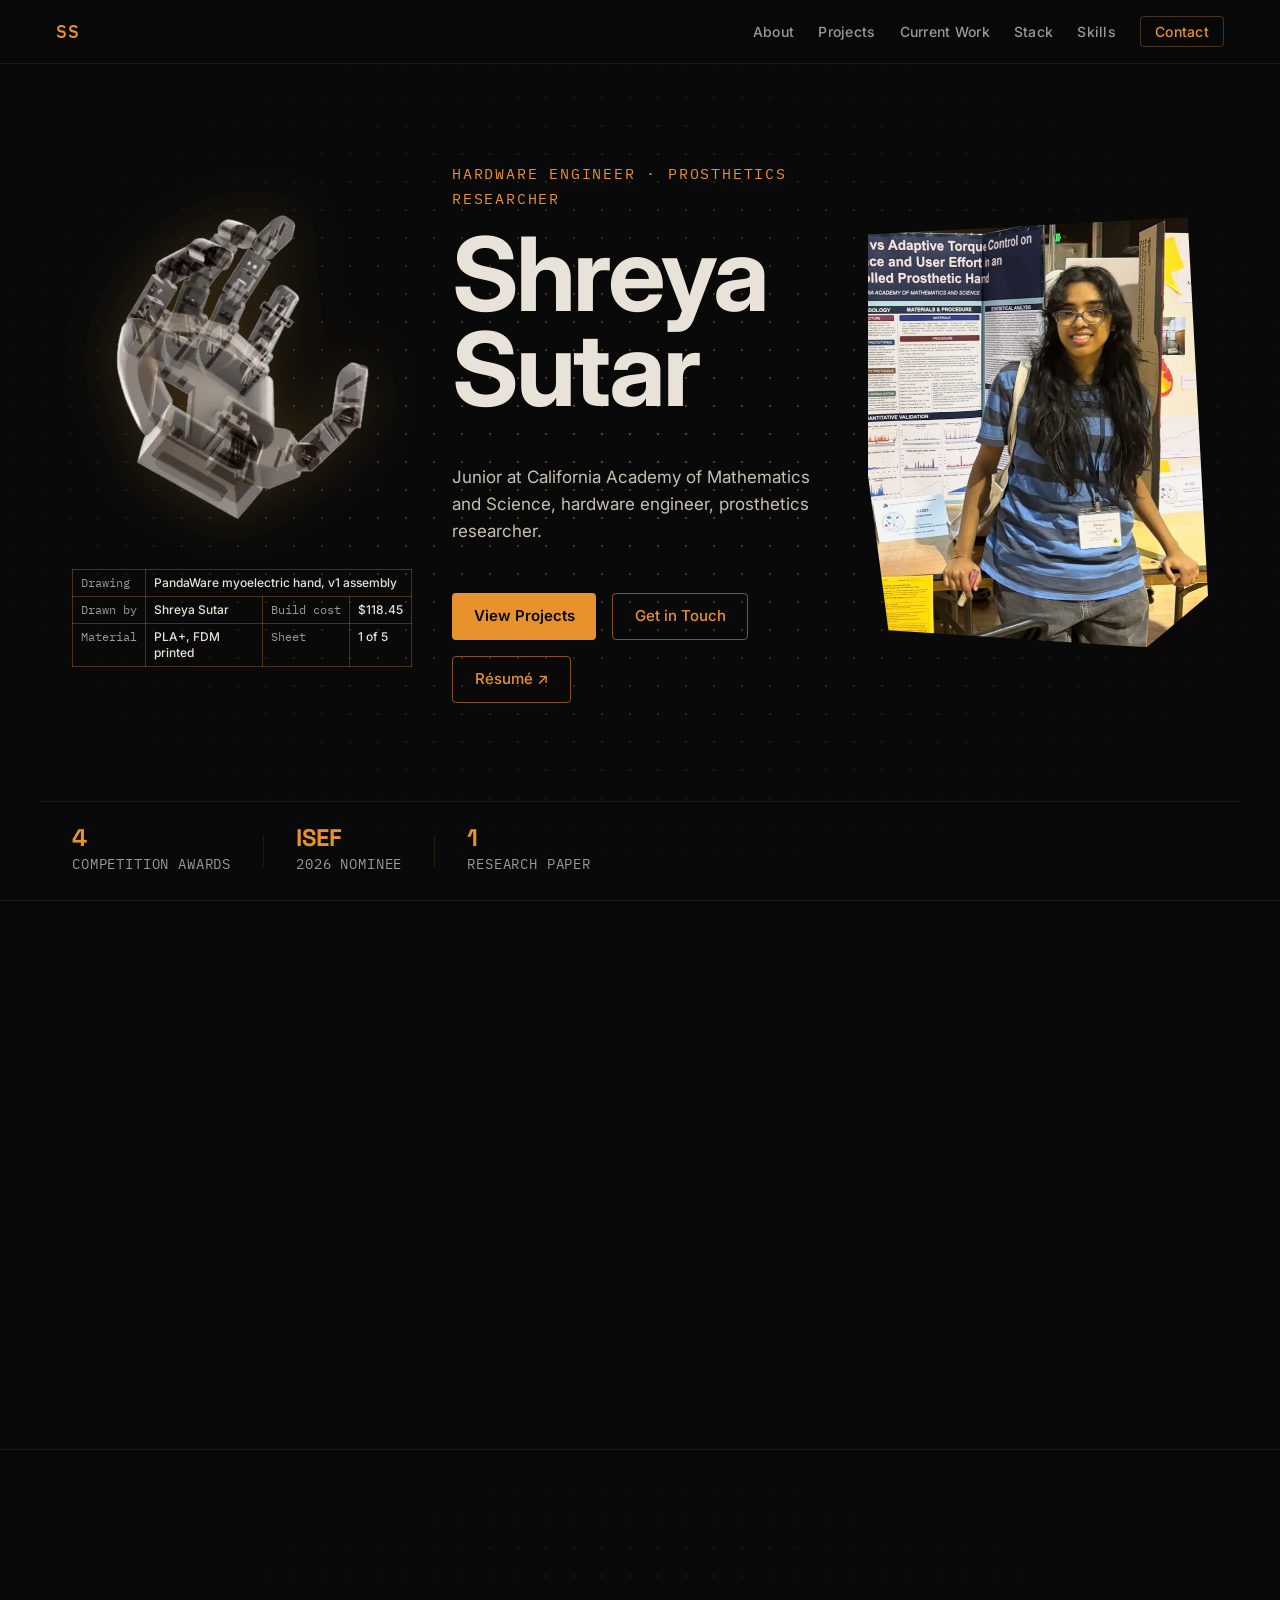
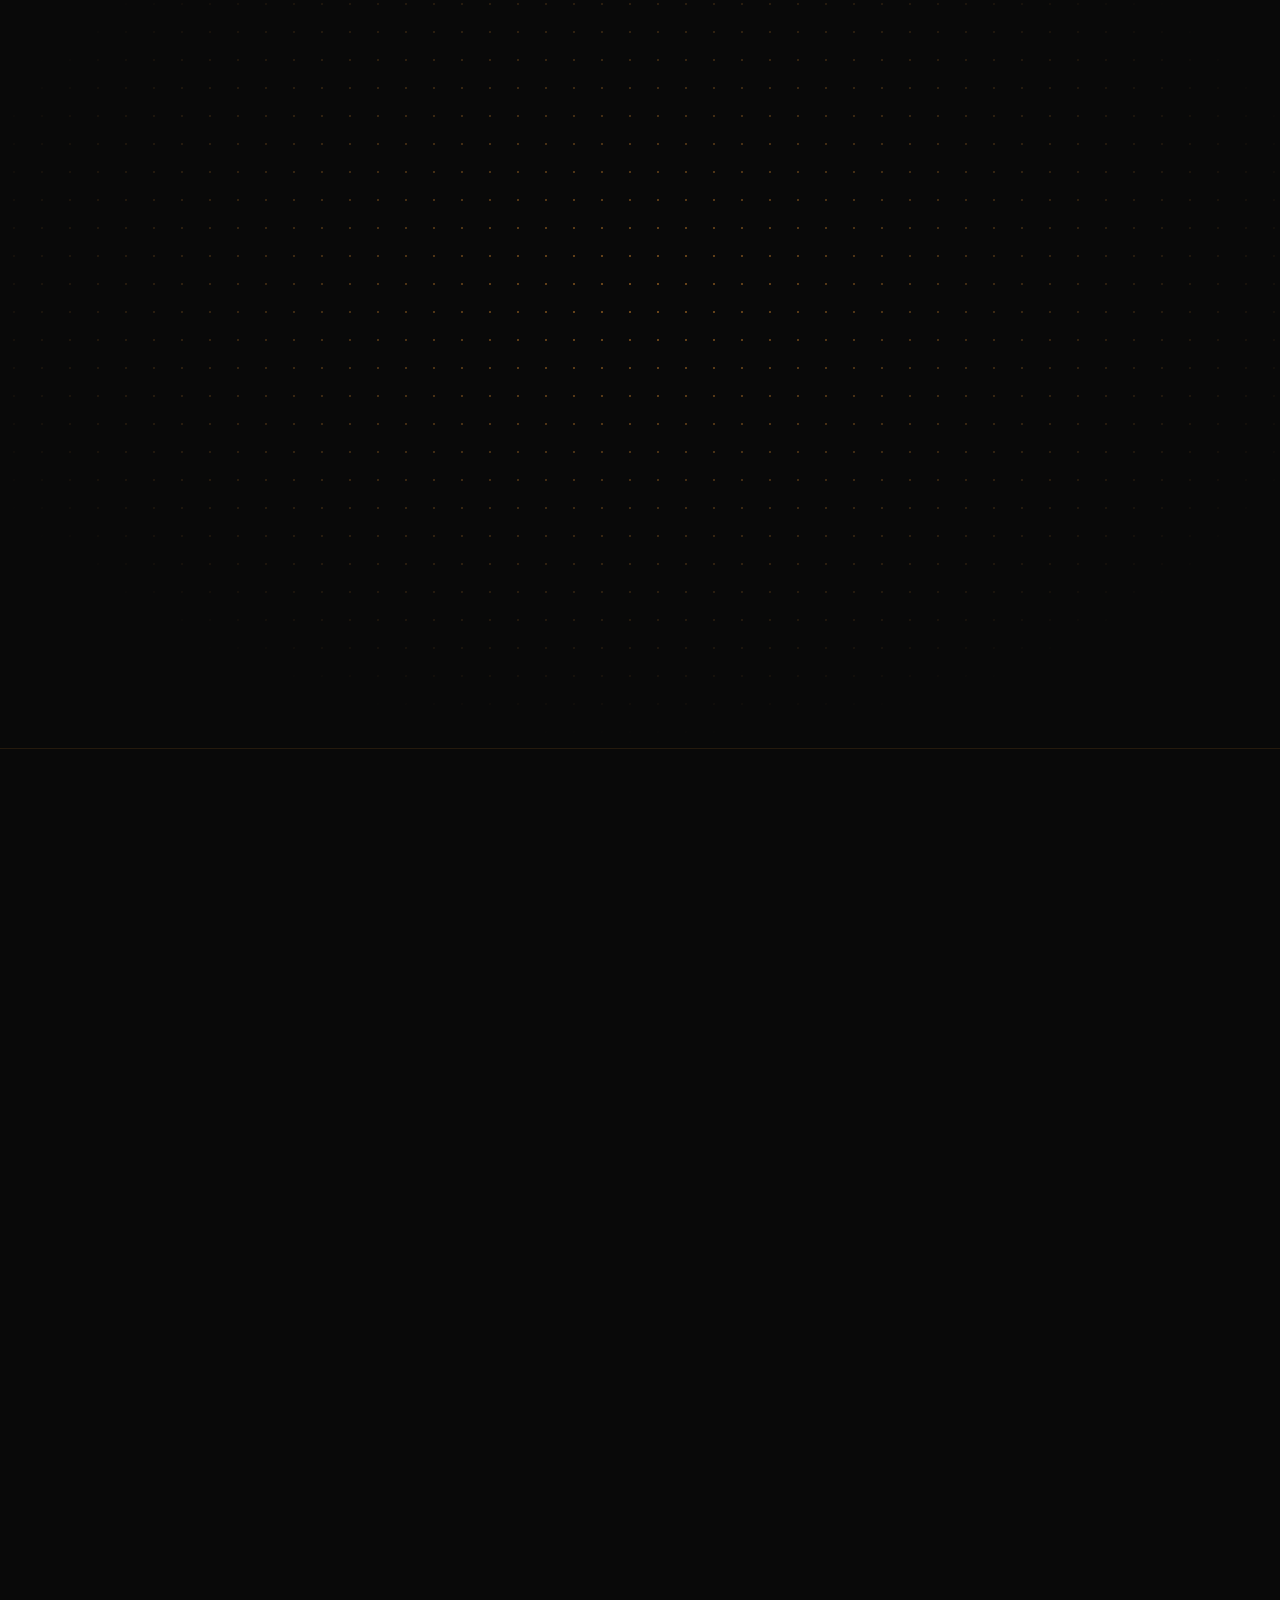
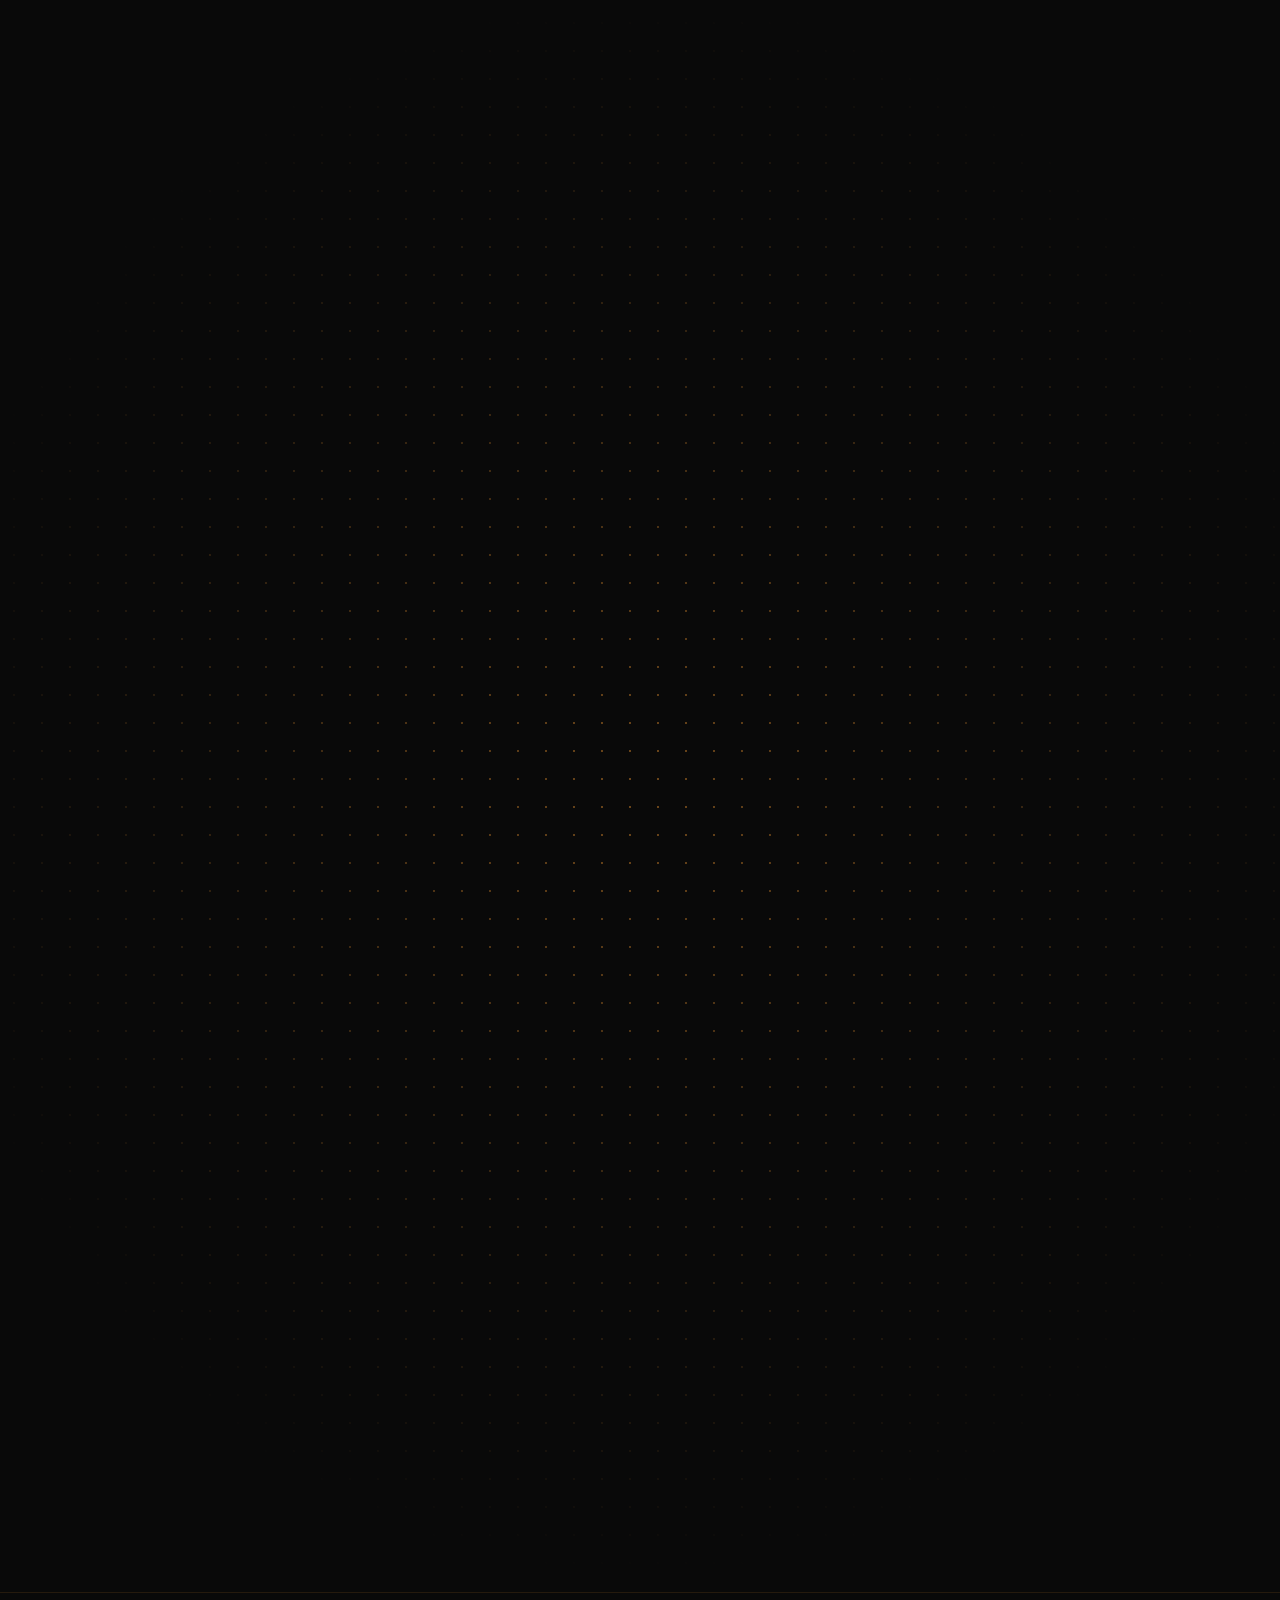
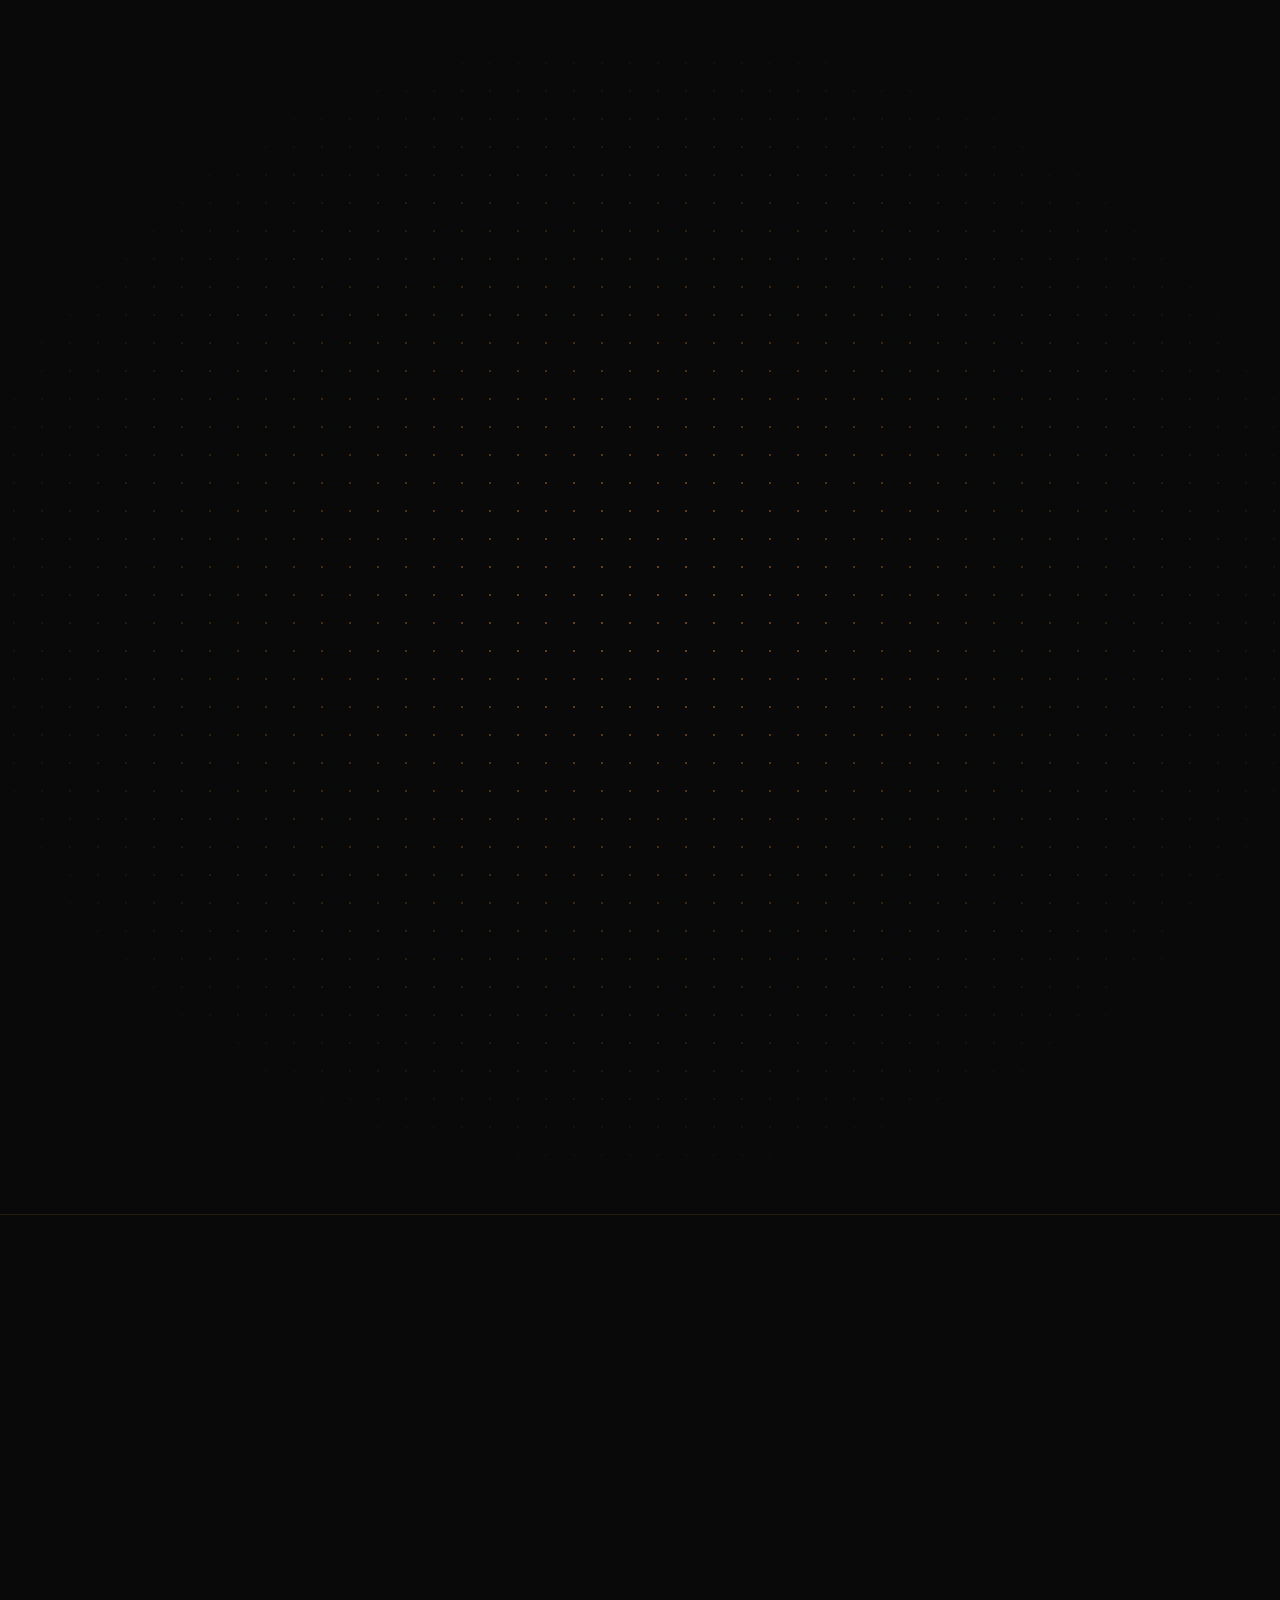
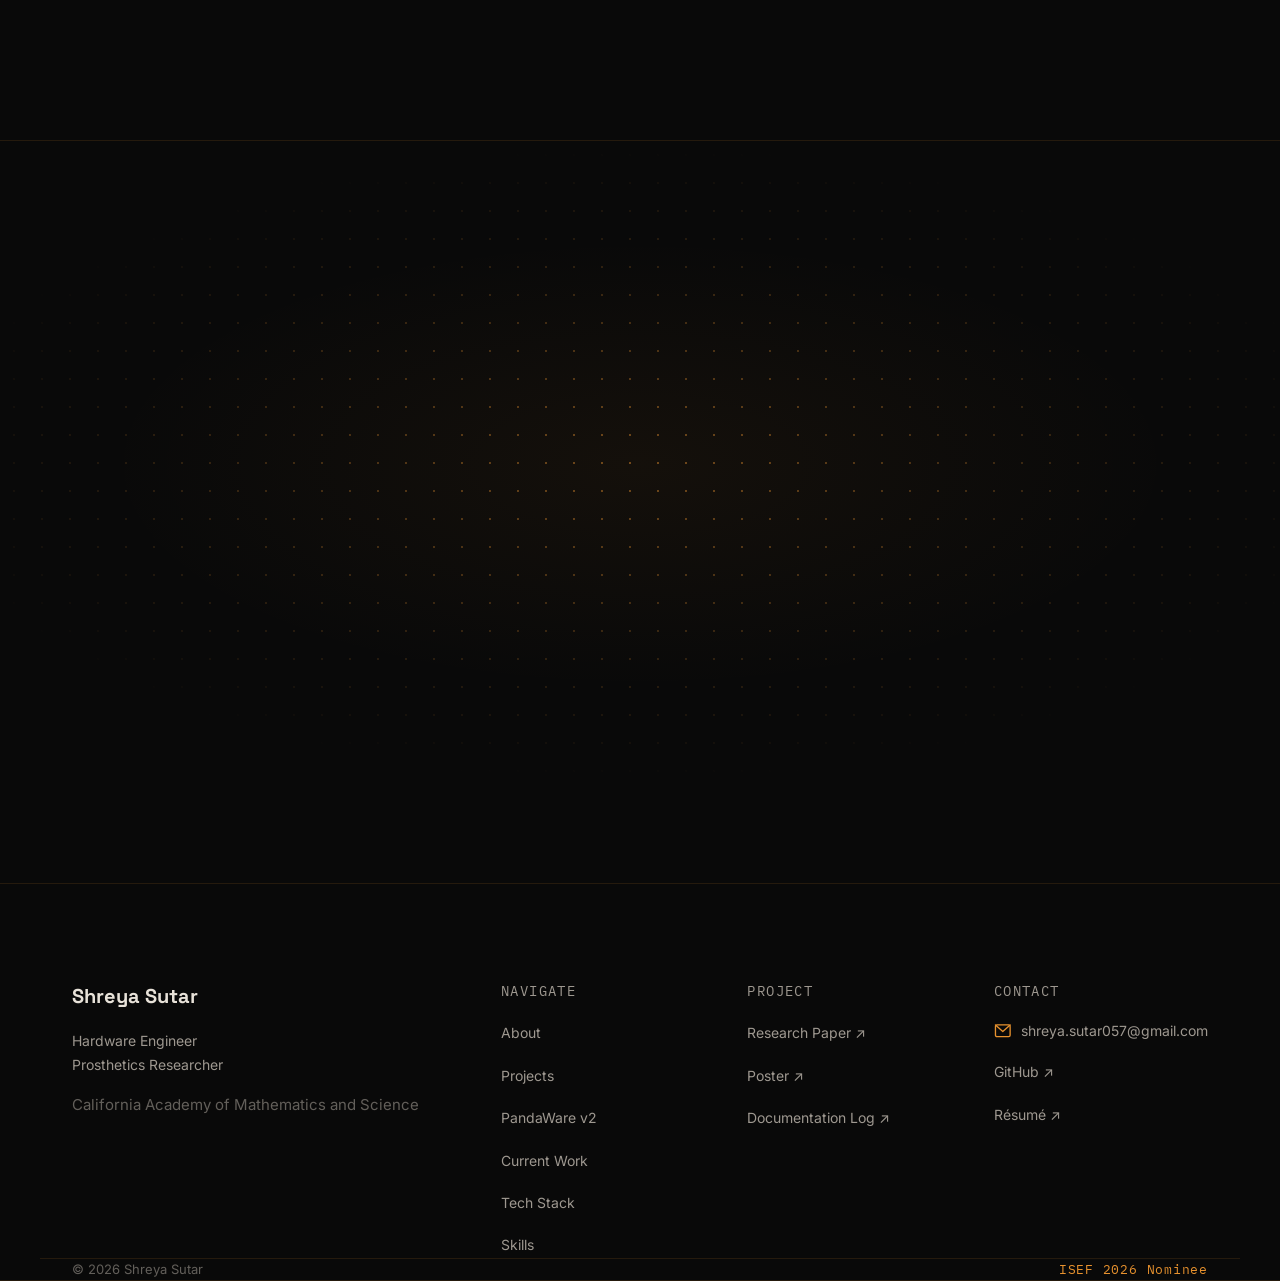
==== commit a365e2ef: "Restore previous site; add v1 CAD hand and title block to hero Co-Authored-By: Claude Opus 5.5 <nore" ====
--- a/index.html
+++ b/index.html
@@ -1,365 +1,786 @@
-<!doctype html>
+<!DOCTYPE html>
 <html lang="en">
 <head>
-  <meta charset="utf-8">
-  <meta name="viewport" content="width=device-width, initial-scale=1">
-  <title>Shreya Sutar | Mechanical design</title>
-  <meta name="description" content="Shreya Sutar designs tendon-driven prosthetic hands and wearable assistive devices: mechanism, circuit, and firmware.">
+  <meta charset="UTF-8" />
+  <meta name="viewport" content="width=device-width, initial-scale=1.0" />
+  <title>Shreya Sutar — Hardware Engineer</title>
   <link rel="preconnect" href="https://fonts.googleapis.com">
   <link rel="preconnect" href="https://fonts.gstatic.com" crossorigin>
-  <link href="https://fonts.googleapis.com/css2?family=Archivo:wdth,wght@62..125,100..900&display=swap" rel="stylesheet">
+  <link href="https://fonts.googleapis.com/css2?family=Space+Grotesk:wght@400;500;600;700&family=Inter:wght@400;500&family=IBM+Plex+Mono:wght@400;500&display=swap" rel="stylesheet">
   <link rel="icon" type="image/png" href="full_mechanical_design.png">
   <link rel="stylesheet" href="style.css">
 </head>
 <body>
 
-<a class="skip" href="#main">Skip to content</a>
-
-<header class="masthead">
-  <a class="masthead__name" href="#top">Shreya Sutar</a>
-  <nav class="masthead__nav" aria-label="Sections">
-    <a href="#v2">PandaWare v2</a>
-    <a href="#glove">Glove</a>
-    <a href="#v1">PandaWare v1</a>
-    <a href="#parts">Parts</a>
-    <a href="#contact">Contact</a>
+  <!-- ── Nav ────────────────────────────────────────── -->
+  <nav id="nav">
+    <div class="nav-wrap">
+      <a href="#hero" class="nav-logo">SS</a>
+      <ul class="nav-links">
+        <li><a href="#about">About</a></li>
+        <li><a href="#projects">Projects</a></li>
+        <li><a href="#current-work">Current Work</a></li>
+        <li><a href="#stack">Stack</a></li>
+        <li><a href="#skills">Skills</a></li>
+        <li><a href="#contact" class="nav-cta">Contact</a></li>
+      </ul>
+    </div>
   </nav>
-  <a class="masthead__resume" href="resume.pdf">Résumé</a>
-</header>
-
-<main id="main">
-
-<!-- Sheet 1: overview -->
-<section class="sheet hero" id="top" aria-labelledby="hero-title">
-  <div class="hero__text">
-    <h1 id="hero-title" class="display">Shreya Sutar</h1>
-    <p class="hero__lede">I design tendon-driven hands and wearable assistive devices, from the mechanism to the circuit to the firmware.</p>
-    <p class="hero__meta">Junior at the California Academy of Mathematics and Science, Class of 2028. ISEF 2026 nominee.</p>
-    <div class="actions">
-      <a class="btn btn--solid" href="#v2">See the v2 hand</a>
-      <a class="btn" href="resume.pdf">Résumé (PDF)</a>
-      <a class="btn" href="mailto:shreya.sutar057@gmail.com">Email me</a>
+
+  <!-- ── Hero ─────────────────────────────────────────── -->
+  <section id="hero">
+    <div class="pcb-grid" aria-hidden="true"></div>
+    <div class="pcb-fade" aria-hidden="true"></div>
+
+    <div class="site-wrap hero-inner">
+      <figure class="hero-cad">
+        <img src="assets/hand-v1-cad.webp" width="458" height="544" alt="CAD assembly of the PandaWare v1 hand.">
+        <table class="titleblock" aria-label="Drawing details">
+          <tr><th scope="row">Drawing</th><td colspan="3">PandaWare myoelectric hand, v1 assembly</td></tr>
+          <tr><th scope="row">Drawn by</th><td>Shreya Sutar</td><th scope="row">Build cost</th><td>$118.45</td></tr>
+          <tr><th scope="row">Material</th><td>PLA+, FDM printed</td><th scope="row">Sheet</th><td>1 of 5</td></tr>
+        </table>
+      </figure>
+      <div class="hero-text">
+        <p class="hero-eyebrow">Hardware Engineer · Prosthetics Researcher</p>
+        <h1 class="hero-name">
+          <span class="name-line">Shreya</span>
+          <span class="name-line">Sutar</span>
+        </h1>
+        <p class="hero-sub">Junior at California Academy of Mathematics and Science, hardware engineer, prosthetics researcher.</p>
+        <div class="hero-actions">
+          <a href="#projects" class="btn-primary hero-cta">View Projects</a>
+          <a href="#contact" class="btn-ghost hero-cta">Get in Touch</a>
+          <a href="resume.pdf" class="btn-ghost hero-cta" target="_blank" rel="noopener">Résumé ↗</a>
+        </div>
+      </div>
+      <div class="hero-photo-wrap" aria-hidden="true">
+        <div class="hero-photo">
+          <img src="shreyasutar.png" alt="Shreya Sutar" style="width:100%;height:100%;object-fit:cover;border-radius:inherit;">
+        </div>
+      </div>
+    </div>
+
+    <div class="hero-stats">
+      <div class="hstat"><span class="hstat-n">4</span><span class="hstat-l">Competition Awards</span></div>
+      <div class="hstat-div" aria-hidden="true"></div>
+      <div class="hstat"><span class="hstat-n">ISEF</span><span class="hstat-l">2026 Nominee</span></div>
+      <div class="hstat-div" aria-hidden="true"></div>
+      <div class="hstat"><span class="hstat-n">1</span><span class="hstat-l">Research Paper</span></div>
+    </div>
+  </section>
+
+  <!-- ── About ─────────────────────────────────────────── -->
+  <section id="about">
+    <div class="site-wrap">
+      <div class="about-layout">
+        <div class="about-left">
+          <h2 class="sec-label" data-reveal>[ About ]</h2>
+          <p class="about-text" data-reveal>
+            I build hardware at the intersection of biomedical engineering and embedded systems, focused on prosthetics and assistive technology, devices that restore function to people who have lost it. Most of what I've made was built without a lab, a mentor, or a budget, which has meant learning why systems fail rather than buying past the problem. Alongside the engineering, I founded and edit ISE, a student research journal, because the writing half of research is the part students are least often taught.
+          </p>
+        </div>
+        <div class="about-right" data-reveal>
+          <div class="about-card">
+            <div class="about-card-row">
+              <span class="about-card-label">School</span>
+              <span class="about-card-val">California Academy of Mathematics and Science</span>
+            </div>
+            <div class="about-card-row">
+              <span class="about-card-label">Focus</span>
+              <span class="about-card-val">Biomedical · Embedded Systems</span>
+            </div>
+            <div class="about-card-row">
+              <span class="about-card-label">Year</span>
+              <span class="about-card-val">Junior · Class of 2028</span>
+            </div>
+            <div class="about-card-row">
+              <span class="about-card-label">Location</span>
+              <span class="about-card-val">Los Angeles, CA</span>
+            </div>
+          </div>
+        </div>
+      </div>
+    </div>
+  </section>
+
+  <!-- ── Projects ───────────────────────────────────────── -->
+  <section id="projects">
+    <div class="pcb-grid" aria-hidden="true"></div>
+    <div class="pcb-fade" aria-hidden="true"></div>
+    <div class="site-wrap">
+      <h2 class="sec-label" data-reveal>[ Projects ]</h2>
+      <div class="project-grid">
+        <article class="project-card" data-reveal>
+          <div class="project-num">[ 01 ]</div>
+          <div class="card-thumb">
+            <img src="poster.png" alt="PandaWare poster" style="width:100%;height:100%;object-fit:cover;border-radius:inherit;">
+          </div>
+          <div class="card-body">
+            <span class="badge">Biomedical · Embedded Systems</span>
+            <h3>PandaWare</h3>
+            <p>EMG-controlled myoelectric prosthetic hand built from scratch. Reads forearm surface EMG, classifies muscle activation in real time on an RP2040, and drives five tendon-routed fingers. Closed-loop current sensing halts grip on object contact. Total build cost: $118.45.</p>
+            <a href="#pandaware" class="arrow-link">View Project <span aria-hidden="true">→</span></a>
+          </div>
+        </article>
+
+        <!-- [ 02 ] ISE Journal -->
+        <article class="project-card" data-reveal>
+          <div class="project-num">[ 02 ]</div>
+          <div class="card-thumb" role="img" aria-label="ISE journal cover">
+            <img src="ise.projects.card.png" alt="ISE journal cover" style="width:100%;height:100%;object-fit:cover;border-radius:inherit;">
+          </div>
+          <div class="card-body">
+            <span class="badge">Research Publishing · Editorial</span>
+            <h3>ISE — Innovation in Science and Engineering Journal</h3>
+            <p>An ISSN-registered student research journal I founded and edit, publishing high school and undergraduate research free of charge. Built the full manuscript infrastructure, recruited faculty reviewers across multiple universities, and now operate it with faculty advising from MIT.</p>
+            <a href="https://iseofficial.org/" class="arrow-link" target="_blank" rel="noopener">Visit ISE <span aria-hidden="true">→</span></a>
+          </div>
+        </article>
+
+        <!-- [ 03 ] Assistive Technology Outreach -->
+        <article class="project-card" data-reveal>
+          <div class="project-num">[ 03 ]</div>
+          <!-- replace with /media/outreach-session.jpg -->
+          <div class="card-thumb placeholder" role="img" aria-label="Outreach session photo placeholder">
+            <svg viewBox="0 0 24 24" fill="none" stroke="currentColor" stroke-width="1.4" stroke-linecap="round" stroke-linejoin="round" aria-hidden="true">
+              <path d="M17 21v-2a4 4 0 0 0-4-4H5a4 4 0 0 0-4 4v2"/>
+              <circle cx="9" cy="7" r="4"/>
+              <path d="M23 21v-2a4 4 0 0 0-3-3.87"/>
+              <path d="M16 3.13a4 4 0 0 1 0 7.75"/>
+            </svg>
+          </div>
+          <div class="card-body">
+            <span class="badge">Community · Education</span>
+            <h3>Assistive Technology Outreach</h3>
+            <p>Led a prosthetics outreach project bringing assistive technology to a senior living community, directing the CAD, electrical, and programming work and writing the lesson plans that let other students contribute to the build rather than watch it.</p>
+          </div>
+        </article>
+      </div>
+    </div>
+  </section>
+
+  <!-- ── PandaWare v2 ─────────────────────────────────────── -->
+  <section id="pandaware-v2">
+    <div class="site-wrap">
+
+      <div class="v2-hero" data-reveal>
+        <div class="img-ph" style="height:100%;"><span class="img-ph__label">PandaWare v2 render coming soon</span><img class="v2-hero-blur" src="pandaware-v2-hero.jpg" alt="" aria-hidden="true" onerror="this.remove()"><img src="pandaware-v2-hero.jpg" alt="PandaWare v2 finger assembly in CAD" style="object-fit:contain;background:transparent;" onerror="this.remove()"></div>
+      </div>
+
+      <div class="detail-hd" data-reveal>
+        <div class="detail-title-block">
+          <span class="status-tag">In progress</span>
+          <h2 class="detail-title" style="margin-top:var(--s2);">PandaWare v2</h2>
+          <!-- TODO(status): replace with exact CAD status once confirmed -->
+          <p class="detail-sub">PandaWare v1 couples its finger joints, so the fingers curl as a single unit. That is enough to grasp an object and not enough to reach a defined hand configuration. v2 drives each finger joint independently, with three flexor tendons per finger for the MCP, PIP, and DIP joints and passive spring return in place of antagonistic extensors, to remove mechanical coupling as a source of positioning error. It is currently in CAD.</p>
+        </div>
+        <!-- TODO(cad-link): add Onshape button here if the v2 document is public -->
+      </div>
+
+      <div class="detail-block" data-reveal>
+        <h3 class="block-label">Design Decisions</h3>
+        <div class="overview-grid">
+          <div class="overview-card" data-reveal>
+            <div class="overview-card-text">
+              <span class="overview-num">[ 01 ]</span>
+              <div class="overview-rule"></div>
+              <h4 class="overview-title">Independent Joint Actuation</h4>
+              <p class="overview-desc">Each joint gets its own flexor tendon with passive spring return, so a commanded pose is a set of independent joint angles rather than one shared curl. Dropping antagonistic extensors halves the tendon count and the friction that comes with it.</p>
+            </div>
+          </div>
+          <div class="overview-card" data-reveal>
+            <div class="overview-card-text">
+              <span class="overview-num">[ 02 ]</span>
+              <div class="overview-rule"></div>
+              <h4 class="overview-title">Ball-Bearing Joints</h4>
+              <p class="overview-desc">Printed pin joints wear and loosen, so their friction changes from cycle to cycle. Ball bearings at each joint keep friction low and consistent, which is what makes motion repeatable over many cycles.</p>
+            </div>
+          </div>
+          <div class="overview-card" data-reveal>
+            <div class="overview-card-text">
+              <span class="overview-num">[ 03 ]</span>
+              <div class="overview-rule"></div>
+              <h4 class="overview-title">Rigid Skeleton, Compliant Contact</h4>
+              <p class="overview-desc">The skeleton is printed in nylon or PETG to hold geometry under tendon load, with TPU 85A on the gripping faces. Stiffness goes where precision matters and compliance goes where the hand touches objects.</p>
+            </div>
+          </div>
+          <div class="overview-card" data-reveal>
+            <div class="overview-card-text">
+              <span class="overview-num">[ 04 ]</span>
+              <div class="overview-rule"></div>
+              <h4 class="overview-title">Per-Joint Angle Sensing</h4>
+              <p class="overview-desc">An AS5600 magnetic encoder with a diametric magnet on each joint axis measures the configuration the finger actually reached, instead of inferring it from servo commands. That turns positioning error into something measured directly.</p>
+            </div>
+          </div>
+        </div>
+      </div>
+
+      <div class="detail-block" data-reveal>
+        <h3 class="block-label">Progress So Far</h3>
+        <!-- TODO(progress): replace steps with confirmed CAD milestones -->
+        <ol class="v2-timeline">
+          <li class="tl-step is-done">
+            <span class="tl-dot" aria-hidden="true"></span>
+            <span class="tl-phase">[ 01 ] Done</span>
+            <h4 class="tl-title">Finger Module</h4>
+            <p class="tl-desc">Modeled in Onshape with independent MCP, PIP, and DIP joints.</p>
+          </li>
+          <li class="tl-step is-done">
+            <span class="tl-dot" aria-hidden="true"></span>
+            <span class="tl-phase">[ 02 ] Done</span>
+            <h4 class="tl-title">Tendon Routing</h4>
+            <p class="tl-desc">Paths laid out for three flexor tendons per finger.</p>
+          </li>
+          <li class="tl-step is-done">
+            <span class="tl-dot" aria-hidden="true"></span>
+            <span class="tl-phase">[ 03 ] Done</span>
+            <h4 class="tl-title">Bearing Seats</h4>
+            <p class="tl-desc">Ball-bearing seats integrated into the joint geometry.</p>
+          </li>
+          <li class="tl-step is-now">
+            <span class="tl-dot" aria-hidden="true"></span>
+            <span class="tl-phase">[ 04 ] Now</span>
+            <h4 class="tl-title">First Print</h4>
+            <p class="tl-desc">Printing and assembling the first finger module.</p>
+          </li>
+          <li class="tl-step">
+            <span class="tl-dot" aria-hidden="true"></span>
+            <span class="tl-phase">[ 05 ] Next</span>
+            <h4 class="tl-title">Precision Study</h4>
+            <p class="tl-desc">Joint-by-joint testing against the mudra pose set.</p>
+          </li>
+        </ol>
+        <div class="v2-img-row">
+          <div class="img-ph"><span class="img-ph__label">CAD view 1 coming soon</span><img style="object-fit:contain;background:#fff;" src="pandaware-v2-cad-1.png" alt="PandaWare v2 CAD view 1" onerror="this.remove()"></div>
+          <div class="img-ph"><span class="img-ph__label">CAD view 2 coming soon</span><img style="object-fit:contain;background:#fff;" src="pandaware-v2-cad-2.png" alt="PandaWare v2 CAD view 2" onerror="this.remove()"></div>
+          <div class="img-ph"><span class="img-ph__label">Finger module coming soon</span><img style="object-fit:contain;background:#fff;" src="pandaware-v2-finger.png" alt="PandaWare v2 finger module" onerror="this.remove()"></div>
+        </div>
+      </div>
+
+      <div class="detail-block" data-reveal>
+        <h3 class="block-label">Roadmap</h3>
+        <!-- TODO(roadmap): confirm milestones -->
+        <ul class="v2-list">
+          <li>Print and assemble the first finger module</li>
+          <li>Validate joint friction and repeatability over repeated cycles</li>
+          <li>Begin the precision characterization study</li>
+        </ul>
+        <p class="perf-limit">v2 is the hardware for the <a href="#current-work">Precision Characterization Study</a>. Classical Odissi mudras serve as the ground-truth pose set: each one is an exactly defined joint-angle configuration that v1's coupled mechanism cannot produce, so v2 is measured against them joint by joint.</p>
+      </div>
+
+    </div>
+  </section>
+
+  <!-- ── PandaWare Detail ─────────────────────────────────── -->
+  <section id="pandaware">
+    <div class="site-wrap">
+
+      <!-- Change 1: Demo video — highest-priority evidence. Replace div with <video> when clip is ready. -->
+      <!-- replace with /media/demo-pandaware-emg.mp4 -->
+      <div class="detail-img" data-reveal>
+        <img src="prosthetic.png" alt="PandaWare prosthetic hand" style="position:absolute;top:50%;left:50%;width:100vmax;height:100vmax;max-width:none;object-fit:cover;transform:translate(-50%,-50%) rotate(-90deg);">
+      </div>
+
+      <div class="detail-hd" data-reveal>
+        <div class="detail-title-block">
+          <h2 class="detail-title">PandaWare</h2>
+          <p class="detail-sub">EMG-controlled myoelectric prosthetic hand, built from scratch. PandaWare reads forearm surface EMG, classifies muscle activation in real time on an RP2040, and drives five MG996R servos through a tendon-routed finger mechanism printed in PLA+. A current-sensing safety loop on the INA219 detects object contact and halts grip before force becomes damaging. Total build cost: $118.45, no lab, no machined parts.</p>
+        </div>
+        <div class="detail-actions">
+          <a href="Shreya_Sutar_Official_Paper.pdf" class="btn-detail" target="_blank" rel="noopener">Read the Paper ↗</a>
+          <a href="https://cad.onshape.com/documents/01846624b9cea47c0def8825/w/19642d9b3fb19bd6c92f9745/e/b12947016f13ac444aeb0029" class="btn-detail" target="_blank" rel="noopener">Onshape CAD ↗</a>
+          <a href="sutarposter.pdf" class="btn-detail btn-detail--ghost" target="_blank" rel="noopener">Read the Poster ↗</a>
+          <a href="https://drive.google.com/file/d/1aEplw--r2NXagsUH0YUOPjhpAVwstKOR/view?usp=sharing" class="btn-detail btn-detail--ghost" target="_blank" rel="noopener">Documentation Log ↗</a>
+        </div>
+        <p class="detail-note">The full iteration history, including what failed and what changed, lives in the <a href="https://drive.google.com/file/d/1aEplw--r2NXagsUH0YUOPjhpAVwstKOR/view?usp=sharing" target="_blank" rel="noopener">documentation log</a>.</p>
+      </div>
+
+      <div class="detail-block" data-reveal>
+        <h3 class="block-label">Tech Stack</h3>
+        <div class="chip-row">
+          <span class="chip">RP2040</span>
+          <span class="chip">MicroPython</span>
+          <span class="chip">MyoWare 2.0</span>
+          <span class="chip">PCA9685</span>
+          <span class="chip">INA219</span>
+          <span class="chip">MG996R servos</span>
+          <span class="chip">tendon-driven actuation</span>
+        </div>
+      </div>
+
+      <div class="detail-block" data-reveal>
+        <h3 class="block-label">Overview</h3>
+        <div class="overview-grid">
+          <div class="overview-card" data-reveal>
+            <div class="overview-card-text">
+              <span class="overview-num">[ 01 ]</span>
+              <div class="overview-rule"></div>
+              <h4 class="overview-title">Full Mechanical Design</h4>
+              <p class="overview-desc">Multiple 3D-printed iterations refining geometry for fit, range of motion, and durability across every finger joint.</p>
+            </div>
+            <div class="overview-card-img"><img src="full_mechanical_design.png" alt="Full mechanical design" style="width:100%;height:100%;object-fit:cover;border-radius:inherit;"></div>
+          </div>
+          <div class="overview-card" data-reveal>
+            <div class="overview-card-text">
+              <span class="overview-num">[ 02 ]</span>
+              <div class="overview-rule"></div>
+              <h4 class="overview-title">Custom Circuit Design</h4>
+              <p class="overview-desc">Integrated servo control, EMG acquisition, and power sensing on a single hand-assembled system.</p>
+            </div>
+            <div class="overview-card-img"><img src="electric.png" alt="Custom circuit design" style="width:100%;height:100%;object-fit:cover;border-radius:inherit;"></div>
+          </div>
+          <div class="overview-card" data-reveal>
+            <div class="overview-card-text">
+              <span class="overview-num">[ 03 ]</span>
+              <div class="overview-rule"></div>
+              <h4 class="overview-title">EMG Signal Pipeline</h4>
+              <p class="overview-desc">Adaptive normalization enabling reliable grip detection across varying muscle fatigue and electrode placement.</p>
+            </div>
+            <div class="overview-card-img"><img src="normalization.png" alt="EMG signal normalization graph" style="width:100%;height:100%;object-fit:cover;border-radius:inherit;"></div>
+          </div>
+          <div class="overview-card" data-reveal>
+            <div class="overview-card-text">
+              <span class="overview-num">[ 04 ]</span>
+              <div class="overview-rule"></div>
+              <h4 class="overview-title">Closed-Loop Safety</h4>
+              <p class="overview-desc">Real-time current sensing via INA219 limits grip force automatically, preventing damage to objects. Works reliably on rigid objects; degrades on compliant surfaces.</p>
+            </div>
+            <div class="overview-card-img"><img src="graph.png" alt="Closed-loop current sensing performance graph" style="width:100%;height:100%;object-fit:cover;border-radius:inherit;"></div>
+          </div>
+        </div>
+      </div>
+
+      <!-- Change 2: Measured Performance stat grid -->
+      <div class="detail-block" data-reveal>
+        <h3 class="block-label">Measured Performance</h3>
+        <div class="perf-grid">
+          <div class="perf-stat">
+            <span class="perf-stat__value">$118.45</span>
+            <span class="perf-stat__label">Total Build Cost</span>
+          </div>
+          <div class="perf-stat">
+            <span class="perf-stat__value">0–12 N</span>
+            <span class="perf-stat__label">Grip Force Range</span>
+          </div>
+          <div class="perf-stat">
+            <span class="perf-stat__value">92%</span>
+            <span class="perf-stat__label">Grip Detection Success Rate</span>
+          </div>
+          <div class="perf-stat">
+            <span class="perf-stat__value">200 ms</span>
+            <span class="perf-stat__label">EMG to Finger Motion Latency</span>
+          </div>
+          <div class="perf-stat">
+            <span class="perf-stat__value"><span class="perf-inf">∞</span></span>
+            <span class="perf-stat__label">Mechanical Design Iterations</span>
+          </div>
+          <div class="perf-stat">
+            <span class="perf-stat__value">450 mA</span>
+            <span class="perf-stat__label">Contact-Detection Current Threshold</span>
+          </div>
+        </div>
+        <p class="perf-note">Commercial myoelectric prosthetic hands cost between $20,000 and $100,000. PandaWare was built for $118.45 using consumer components, a hobbyist 3D printer, and no laboratory access. The performance figures above are the honest measured envelope, including where the system underperforms.</p>
+        <p class="perf-limit">Known limitations: The current-sensing grip stop works reliably on rigid objects but degrades on compliant ones, where the current spike at contact is too gradual to detect cleanly. All finger joints are mechanically coupled, so the hand can grasp but cannot form a specific hand configuration. EMG amplitude drifts with electrode placement, sweat, and fatigue; the normalization pipeline reduces this but does not eliminate it.</p>
+      </div>
+
+      <div class="detail-block" data-reveal>
+        <h3 class="block-label">Awards</h3>
+        <div class="award-gallery">
+
+          <div class="award-col">
+            <span class="award">ISEF 2026 Nominee</span>
+            <div class="gal-slot" style="overflow:hidden;">
+              <img src="isef.nominee.png" alt="ISEF 2026 Nominee" style="width:100%;height:100%;object-fit:contain;border-radius:inherit;background:#000;">
+            </div>
+          </div>
+
+          <div class="award-col">
+            <span class="award">CSEF 5th Place</span>
+            <!-- replace with /media/csef.jpg -->
+            <div class="placeholder gal-slot"><svg viewBox="0 0 24 24" fill="none" stroke="currentColor" stroke-width="1.5" stroke-linecap="round" stroke-linejoin="round" aria-label="CSEF photo"><path d="M23 19a2 2 0 0 1-2 2H3a2 2 0 0 1-2-2V8a2 2 0 0 1 2-2h4l2-3h6l2 3h4a2 2 0 0 1 2 2z"/><circle cx="12" cy="13" r="4"/></svg></div>
+          </div>
+
+          <div class="award-col">
+            <span class="award">LACSEF 2nd Place</span>
+            <div class="gal-slot" style="overflow:hidden;"><img src="lacsef.png" alt="LACSEF Second Place" style="width:100%;height:100%;object-fit:contain;border-radius:inherit;background:#000;"></div>
+          </div>
+
+          <div class="award-col">
+            <span class="award" style="font-size:0.75rem;">Invention Conv. Hon. Mention</span>
+            <div class="gal-slot" style="overflow:hidden;"><img src="invention-convention.png" alt="California Invention Convention 2026 results" style="width:100%;height:100%;object-fit:contain;border-radius:inherit;background:#fff;"></div>
+          </div>
+
+        </div>
+      </div>
+
+    </div>
+  </section>
+
+  <!-- ── Current Work ─────────────────────────────────────── -->
+  <!-- Change 5: New section between Projects/PandaWare and Tech Stack -->
+  <section id="current-work">
+    <div class="pcb-grid" aria-hidden="true"></div>
+    <div class="pcb-fade" aria-hidden="true"></div>
+    <div class="site-wrap">
+      <h2 class="sec-label" data-reveal>[ Current Work ]</h2>
+
+      <div class="cw-list">
+
+        <div class="cw-entry" data-reveal>
+          <div class="cw-content">
+            <span class="status-tag">In progress</span>
+            <h3 class="cw-title">PandaWare v2 — Independently Actuated Hand</h3>
+            <p class="cw-body">The first hand couples its finger joints, so it can grasp but cannot reach a defined hand configuration. v2 actuates each joint independently to remove coupling as a source of positioning error.</p>
+            <a href="#pandaware-v2" class="arrow-link">View v2 Design <span aria-hidden="true">→</span></a>
+          </div>
+          <div class="cw-media">
+            <div class="cw-img-wrap" style="padding-bottom: var(--s4);">
+              <img src="inprogress.panda2.png" alt="PandaWare v2 in progress" style="width:100%;height:100%;object-fit:cover;border-radius:var(--r);">
+            </div>
+          </div>
+        </div>
+
+        <div class="cw-entry" data-reveal>
+          <div class="cw-content">
+            <span class="status-tag">In design</span>
+            <h3 class="cw-title">Precision Characterization Study</h3>
+            <p class="cw-body">How accurately and repeatably can a low-cost tendon-driven hand reach and hold a defined target configuration, and which subsystem limits that precision: the mechanism, the sensing, or the intent decoding? I'm using classical Odissi mudras as the ground-truth pose set, since each mudra is an exactly defined joint-angle configuration that a coupled mechanism physically cannot produce. That makes them a substantially harder benchmark than grasping tasks, and it yields continuous per-joint error data rather than pass/fail on whether an object was picked up.</p>
+          </div>
+          <div class="cw-media">
+            <div class="cw-img-wrap">
+              <img src="indesign.mudras.jpg" alt="Odissi mudra reference" style="width:100%;height:100%;object-fit:contain;border-radius:var(--r);background:#6b3318;">
+            </div>
+          </div>
+        </div>
+
+        <div class="cw-entry" data-reveal>
+          <div class="cw-content">
+            <span class="status-tag">In design</span>
+            <h3 class="cw-title">EMG Assistive Glove (ISEF 2027)</h3>
+            <p class="cw-body">A wearable glove that reads forearm muscle signals and assists people with weak grip. Most assistive gloves leave the thumb passive, which rules out most everyday grasps. This design actuates the thumb in two degrees of freedom, adds force-aware grasping through motor current sensing so delicate objects aren't crushed, and uses flexor-extensor co-contraction to hold flat objects that typically slip out of tendon-driven gloves.</p>
+          </div>
+          <div class="cw-media">
+            <div class="cw-img-wrap">
+              <div class="img-ph" style="height:100%;"><span class="img-ph__label">Glove concept image coming soon</span><img src="glove-concept.jpg" alt="EMG assistive glove concept" onerror="this.remove()"></div>
+            </div>
+          </div>
+        </div>
+
+      </div>
+    </div>
+  </section>
+
+  <!-- ── Tech Stack ───────────────────────────────────────── -->
+  <section id="stack">
+    <div class="pcb-grid" aria-hidden="true"></div>
+    <div class="pcb-fade" aria-hidden="true"></div>
+    <div class="site-wrap">
+      <h2 class="sec-label" data-reveal>[ Tech Stack ]</h2>
+      <p class="stack-intro" data-reveal>Every component chosen for a reason. Here's what powers PandaWare.</p>
+
+      <div class="stack-grid">
+
+        <div class="stack-item" data-reveal>
+          <div class="stack-content">
+            <div class="stack-item-top">
+              <span class="stack-num">[ 01 ]</span>
+              <span class="stack-cat">Microcontroller</span>
+            </div>
+            <div class="stack-icon">
+              <svg viewBox="0 0 24 24" fill="none" stroke="currentColor" stroke-width="1.6" stroke-linecap="round" stroke-linejoin="round" aria-hidden="true">
+                <rect x="7" y="7" width="10" height="10" rx="1"/>
+                <path d="M7 9H5M7 12H4M7 15H5M17 9h2M17 12h3M17 15h2M9 7V5M12 7V4M15 7V5M9 17v2M12 17v3M15 17v2"/>
+              </svg>
+            </div>
+            <h3 class="stack-name">RP2040</h3>
+            <p class="stack-desc">Chosen over an Arduino Uno because the EMG acquisition loop and the servo control loop need to run without blocking each other, and the RP2040's dual cores made that possible at a $4 price point. The tradeoff is no hardware floating-point unit, which constrains how much signal processing can happen on-device.</p>
+          </div>
+          <div class="stack-img" aria-hidden="true"><img src="rp2040.jpg" alt="" style="width:100%;height:100%;object-fit:cover;"></div>
+        </div>
+
+        <div class="stack-item" data-reveal>
+          <div class="stack-content">
+            <div class="stack-item-top">
+              <span class="stack-num">[ 02 ]</span>
+              <span class="stack-cat">Firmware</span>
+            </div>
+            <div class="stack-icon">
+              <svg viewBox="0 0 24 24" fill="none" stroke="currentColor" stroke-width="1.6" stroke-linecap="round" stroke-linejoin="round" aria-hidden="true">
+                <polyline points="16 18 22 12 16 6"/>
+                <polyline points="8 6 2 12 8 18"/>
+              </svg>
+            </div>
+            <h3 class="stack-name">MicroPython</h3>
+            <p class="stack-desc">Chosen for iteration speed. Being able to change a filter constant and re-run immediately mattered more than raw execution speed during development, since the bottleneck was mechanical settling time rather than compute.</p>
+          </div>
+          <div class="stack-img" aria-hidden="true"><img src="micropython.png" alt="" style="width:100%;height:100%;object-fit:cover;"></div>
+        </div>
+
+        <div class="stack-item" data-reveal>
+          <div class="stack-content">
+            <div class="stack-item-top">
+              <span class="stack-num">[ 03 ]</span>
+              <span class="stack-cat">EMG Sensor</span>
+            </div>
+            <div class="stack-icon">
+              <svg viewBox="0 0 24 24" fill="none" stroke="currentColor" stroke-width="1.6" stroke-linecap="round" stroke-linejoin="round" aria-hidden="true">
+                <polyline points="2 12 5 12 7 4 9 20 11 10 13 14 15 12 22 12"/>
+              </svg>
+            </div>
+            <h3 class="stack-name">MyoWare 2.0</h3>
+            <p class="stack-desc">Surface EMG was the only viable intent signal available without implanted hardware or a lab budget. The core problem it creates is that its output drifts with electrode placement, skin impedance, sweat, and muscle fatigue, which is what drove the custom normalization pipeline below.</p>
+          </div>
+          <div class="stack-img" aria-hidden="true"><img src="myoware2.0.webp" alt="" style="width:100%;height:100%;object-fit:cover;"></div>
+        </div>
+
+        <div class="stack-item" data-reveal>
+          <div class="stack-content">
+            <div class="stack-item-top">
+              <span class="stack-num">[ 04 ]</span>
+              <span class="stack-cat">PWM Driver</span>
+            </div>
+            <div class="stack-icon">
+              <svg viewBox="0 0 24 24" fill="none" stroke="currentColor" stroke-width="1.6" stroke-linecap="round" stroke-linejoin="round" aria-hidden="true">
+                <rect x="2" y="3" width="20" height="14" rx="2"/>
+                <path d="M8 21h8M12 17v4"/>
+                <path d="M6 8h2v4H6zM11 7h2v5h-2zM16 9h2v3h-2z"/>
+              </svg>
+            </div>
+            <h3 class="stack-name">PCA9685</h3>
+            <p class="stack-desc">Offloads servo timing to dedicated hardware over I²C, freeing the microcontroller to sample EMG continuously rather than interleaving PWM generation with acquisition. Drives all finger servos from two pins.</p>
+          </div>
+          <div class="stack-img" aria-hidden="true"><img src="pca9685.webp" alt="" style="width:100%;height:100%;object-fit:cover;"></div>
+        </div>
+
+        <div class="stack-item" data-reveal>
+          <div class="stack-content">
+            <div class="stack-item-top">
+              <span class="stack-num">[ 05 ]</span>
+              <span class="stack-cat">Current Sensor</span>
+            </div>
+            <div class="stack-icon">
+              <svg viewBox="0 0 24 24" fill="none" stroke="currentColor" stroke-width="1.6" stroke-linecap="round" stroke-linejoin="round" aria-hidden="true">
+                <path d="M18 20V10M12 20V4M6 20v-6"/>
+              </svg>
+            </div>
+            <h3 class="stack-name">INA219</h3>
+            <p class="stack-desc">This is the component the whole grip-safety system depends on, and it was chosen because fingertip force sensors were outside budget. Instead of measuring force directly, the system infers object contact from the spike in servo current draw when a finger stalls against something. It works well on rigid objects and degrades on compliant ones, which is the exact relationship I'm now characterizing formally in a follow-up study.</p>
+          </div>
+          <div class="stack-img" aria-hidden="true"><img src="ina219.jpg" alt="" style="width:100%;height:100%;object-fit:cover;"></div>
+        </div>
+
+        <div class="stack-item" data-reveal>
+          <div class="stack-content">
+            <div class="stack-item-top">
+              <span class="stack-num">[ 06 ]</span>
+              <span class="stack-cat">Actuators</span>
+            </div>
+            <div class="stack-icon">
+              <svg viewBox="0 0 24 24" fill="none" stroke="currentColor" stroke-width="1.6" stroke-linecap="round" stroke-linejoin="round" aria-hidden="true">
+                <circle cx="12" cy="12" r="3"/>
+                <path d="M12 2v3M12 19v3M4.22 4.22l2.12 2.12M17.66 17.66l2.12 2.12M2 12h3M19 12h3M4.22 19.78l2.12-2.12M17.66 6.34l2.12-2.12"/>
+              </svg>
+            </div>
+            <h3 class="stack-name">MG996R Servos</h3>
+            <p class="stack-desc">High-torque metal-gear servos chosen for holding position under load rather than for speed. One servo per finger, driving tendon cables through the printed finger channels.</p>
+          </div>
+          <div class="stack-img" aria-hidden="true"><img src="mg996r.webp" alt="" style="width:100%;height:100%;object-fit:cover;"></div>
+        </div>
+
+        <div class="stack-item" data-reveal>
+          <div class="stack-content">
+            <div class="stack-item-top">
+              <span class="stack-num">[ 07 ]</span>
+              <span class="stack-cat">Fabrication</span>
+            </div>
+            <div class="stack-icon">
+              <svg viewBox="0 0 24 24" fill="none" stroke="currentColor" stroke-width="1.6" stroke-linecap="round" stroke-linejoin="round" aria-hidden="true">
+                <polygon points="12 2 2 7 12 12 22 7 12 2"/>
+                <polyline points="2 17 12 22 22 17"/>
+                <polyline points="2 12 12 17 22 12"/>
+              </svg>
+            </div>
+            <h3 class="stack-name">FDM 3D Printing</h3>
+            <p class="stack-desc">Printed in PLA+ on a partially broken consumer printer, which meant designing around inconsistent tolerances rather than assuming them. Wall thickness and pin-joint reinforcement were sized for print reliability, not just for strength.</p>
+          </div>
+          <div class="stack-img" aria-hidden="true"><img src="elegoo.jpg" alt="" style="width:100%;height:100%;object-fit:cover;"></div>
+        </div>
+
+        <div class="stack-item" data-reveal>
+          <div class="stack-content">
+            <div class="stack-item-top">
+              <span class="stack-num">[ 08 ]</span>
+              <span class="stack-cat">Mechanism</span>
+            </div>
+            <div class="stack-icon">
+              <svg viewBox="0 0 24 24" fill="none" stroke="currentColor" stroke-width="1.6" stroke-linecap="round" stroke-linejoin="round" aria-hidden="true">
+                <path d="M12 2C6.48 2 2 6.48 2 12s4.48 10 10 10 10-4.48 10-10S17.52 2 12 2z"/>
+                <path d="M12 6v6l4 2"/>
+              </svg>
+            </div>
+            <h3 class="stack-name">Tendon Actuation</h3>
+            <p class="stack-desc">Tendon routing was chosen because it moves the actuators off the fingers and into the palm, which is the only way to keep finger geometry close to human scale. The cost is friction and slack accumulating along the tendon path, which sets a hard ceiling on positioning precision, which is the limitation that motivates the second-generation design.</p>
+          </div>
+          <div class="stack-img" aria-hidden="true"><img src="tendon.jpg" alt="" style="width:100%;height:100%;object-fit:cover;"></div>
+        </div>
+
+      </div>
+    </div>
+  </section>
+
+  <!-- ── Skills ─────────────────────────────────────────── -->
+  <section id="skills">
+    <div class="site-wrap">
+      <h2 class="sec-label" data-reveal>[ Skills ]</h2>
+      <div class="skills-grid">
+
+        <div class="skill-card" data-reveal>
+          <div class="skill-icon" aria-hidden="true">
+            <svg viewBox="0 0 24 24" fill="none" stroke="currentColor" stroke-width="1.8" stroke-linecap="round" stroke-linejoin="round">
+              <polygon points="12 2 2 7 12 12 22 7 12 2"/>
+              <polyline points="2 17 12 22 22 17"/>
+              <polyline points="2 12 12 17 22 12"/>
+            </svg>
+          </div>
+          <h3>Mechanical</h3>
+          <ul>
+            <li>CAD in Onshape</li>
+            <li>3D printing and fabrication</li>
+            <li>Tendon-driven mechanism design</li>
+          </ul>
+        </div>
+
+        <div class="skill-card" data-reveal>
+          <div class="skill-icon" aria-hidden="true">
+            <svg viewBox="0 0 24 24" fill="none" stroke="currentColor" stroke-width="1.8" stroke-linecap="round" stroke-linejoin="round">
+              <polyline points="22 12 18 12 15 21 9 3 6 12 2 12"/>
+            </svg>
+          </div>
+          <h3>Electrical</h3>
+          <ul>
+            <li>Circuit design and assembly</li>
+            <li>Soldering</li>
+            <li>Servo and actuator control</li>
+          </ul>
+        </div>
+
+        <div class="skill-card" data-reveal>
+          <div class="skill-icon" aria-hidden="true">
+            <svg viewBox="0 0 24 24" fill="none" stroke="currentColor" stroke-width="1.8" stroke-linecap="round" stroke-linejoin="round">
+              <polyline points="16 18 22 12 16 6"/>
+              <polyline points="8 6 2 12 8 18"/>
+            </svg>
+          </div>
+          <h3>Software</h3>
+          <ul>
+            <li>Embedded systems — RP2040, MicroPython</li>
+            <li>EMG signal processing</li>
+          </ul>
+        </div>
+
+      </div>
+    </div>
+  </section>
+
+  <!-- ── Contact CTA ───────────────────────────────────── -->
+  <section id="contact">
+    <div class="pcb-grid" aria-hidden="true"></div>
+    <div class="pcb-fade" aria-hidden="true"></div>
+    <div class="contact-bg" aria-hidden="true"></div>
+    <div class="site-wrap contact-inner">
+      <p class="contact-eyebrow" data-reveal>[ Let's Connect ]</p>
+      <h2 class="contact-heading" data-reveal>Building something<br>that matters.</h2>
+      <p class="contact-sub" data-reveal>Whether you're a researcher, engineer, or just curious, I'd love to talk about hardware, prosthetics, and building things that change lives.</p>
+      <div class="contact-btns" data-reveal>
+        <button class="btn-primary contact-btn" onclick="document.getElementById('contactPopup').classList.add('open')">Contact Me</button>
+        <a href="https://github.com/ShreyaSutar-engi" class="btn-ghost contact-btn" target="_blank" rel="noopener">GitHub ↗</a>
+        <a href="resume.pdf" class="btn-ghost contact-btn" target="_blank" rel="noopener">Résumé ↗</a>
+      </div>
+    </div>
+  </section>
+
+  <!-- Contact popup -->
+  <div class="contact-popup-overlay" id="contactPopup" role="dialog" aria-modal="true" aria-label="Contact options" onclick="if(event.target===this)this.classList.remove('open')">
+    <div class="contact-popup">
+      <p class="contact-popup-title">Get in touch</p>
+      <button class="contact-popup-close" aria-label="Close" onclick="document.getElementById('contactPopup').classList.remove('open')">
+        <svg viewBox="0 0 24 24" fill="none" stroke="currentColor" stroke-width="2" stroke-linecap="round"><line x1="18" y1="6" x2="6" y2="18"/><line x1="6" y1="6" x2="18" y2="18"/></svg>
+      </button>
+      <div class="contact-popup-row" id="emailRow">
+        <a href="mailto:shreya.sutar057@gmail.com" class="contact-popup-row-link">
+          <span class="contact-popup-icon">
+            <svg viewBox="0 0 24 24" fill="none" stroke="currentColor" stroke-width="1.8" stroke-linecap="round" stroke-linejoin="round"><rect x="2" y="4" width="20" height="16" rx="2"/><polyline points="2,4 12,13 22,4"/></svg>
+          </span>
+          <span class="contact-popup-handle">shreya.sutar057@gmail.com</span>
+        </a>
+        <button class="copy-btn" aria-label="Copy email address" onclick="copyEmail()">
+          <svg viewBox="0 0 24 24" fill="none" stroke="currentColor" stroke-width="1.8" stroke-linecap="round" stroke-linejoin="round">
+            <rect x="9" y="9" width="13" height="13" rx="2"/>
+            <path d="M5 15H4a2 2 0 0 1-2-2V4a2 2 0 0 1 2-2h9a2 2 0 0 1 2 2v1"/>
+          </svg>
+          <span class="copy-toast">Copied!</span>
+        </button>
+      </div>
     </div>
   </div>
 
-  <figure class="hero__figure">
-    <button class="zoom" type="button" data-zoom="assets/hand-v1-cad.webp" data-caption="PandaWare v1, full CAD assembly in Onshape.">
-      <img class="hero__cad" src="assets/hand-v1-cad.webp" width="458" height="544" alt="CAD assembly of the PandaWare v1 hand: five printed fingers on a palm housing.">
-    </button>
-    <table class="titleblock" aria-label="Drawing details">
-      <tr><th scope="row">Drawing</th><td colspan="3">PandaWare myoelectric hand, v1 assembly</td></tr>
-      <tr><th scope="row">Drawn by</th><td>Shreya Sutar</td><th scope="row">Build cost</th><td>$118.45</td></tr>
-      <tr><th scope="row">Material</th><td>PLA+, FDM printed</td><th scope="row">Sheet</th><td>1 of 5</td></tr>
-    </table>
-  </figure>
-</section>
-
-<!-- Sheet 2: PandaWare v2 -->
-<section class="sheet" id="v2" aria-labelledby="v2-title">
-  <div class="sheet__head">
-    <h2 id="v2-title" class="display">PandaWare v2</h2>
-    <table class="titleblock titleblock--strip" aria-label="Project status">
-      <tr><th scope="col">Status</th><th scope="col">Updated</th><th scope="col">Sheet</th></tr>
-      <tr><td>In CAD, first finger printing</td><td>Oct 2026</td><td>2 of 5</td></tr>
-    </table>
-  </div>
-
-  <p class="intro">v1 couples its finger joints, so each finger curls as one unit. That's enough to grab an object and not enough to reach a defined hand pose. v2 drives the MCP, PIP, and DIP joints of every finger separately, with passive spring return, so mechanical coupling stops being a source of positioning error.</p>
-
-  <div class="stage" data-stage>
-    <div class="stage__view" aria-hidden="true">
-      <figure class="shot is-active" data-shot="0">
-        <img src="assets/v2-hand-screen.webp" width="557" height="634" alt="" loading="lazy">
-        <figcaption>Full v2 hand in Onshape.</figcaption>
-      </figure>
-      <figure class="shot" data-shot="1">
-        <div class="callout-img">
-          <img src="assets/v2-joint-iso.webp" width="1206" height="805" alt="" loading="lazy">
-          <span class="balloon" style="left:27.8%;top:40.4%" data-for="c1">1</span>
-          <span class="balloon" style="left:46%;top:34%" data-for="c2">2</span>
-          <span class="balloon" style="left:47%;top:67%" data-for="c3">3</span>
-        </div>
-        <figcaption>Joint section, links shown transparent.</figcaption>
-      </figure>
-      <figure class="shot" data-shot="2">
-        <img src="assets/v2-finger-module.webp" width="628" height="440" alt="" loading="lazy">
-        <figcaption>Finger module with bearing seats.</figcaption>
-      </figure>
-      <figure class="shot" data-shot="3">
-        <img src="assets/v2-joint-close.webp" width="752" height="555" alt="" loading="lazy">
-        <figcaption>Joint close-up: shaft on the joint axis.</figcaption>
-      </figure>
-    </div>
-
-    <ol class="steps">
-      <li class="step" data-step="0">
-        <figure class="step__shot">
-          <button class="zoom" type="button" data-zoom="assets/v2-hand-screen.webp" data-caption="Full v2 hand in Onshape.">
-            <img src="assets/v2-hand-screen.webp" width="557" height="634" alt="The full v2 hand assembly in Onshape." loading="lazy">
-          </button>
-        </figure>
-        <h3>Independent joint actuation</h3>
-        <p>Each joint gets its own flexor tendon with spring return, so a commanded pose is a set of joint angles instead of one shared curl. Dropping antagonist extensors halves the tendon count and the friction that comes with it.</p>
-      </li>
-      <li class="step" data-step="1">
-        <figure class="step__shot">
-          <div class="callout-img">
-            <img src="assets/v2-joint-iso.webp" width="1206" height="805" alt="Section view of one v2 finger joint with a ball bearing, a shaft, and tendon channels." loading="lazy">
-            <span class="balloon" style="left:27.8%;top:40.4%" data-for="c1">1</span>
-            <span class="balloon" style="left:46%;top:34%" data-for="c2">2</span>
-            <span class="balloon" style="left:47%;top:67%" data-for="c3">3</span>
-          </div>
-        </figure>
-        <h3>Ball-bearing joints</h3>
-        <p>Printed pin joints wear and loosen, so their friction changes from cycle to cycle. A bearing at each joint keeps friction low and the same every time, which is what makes motion repeatable.</p>
-        <ul class="callouts" aria-label="Callouts on the joint section">
-          <li id="c1" data-callout="c1"><span class="balloon balloon--static" aria-hidden="true">1</span> Ball bearing</li>
-          <li id="c2" data-callout="c2"><span class="balloon balloon--static" aria-hidden="true">2</span> Joint shaft, on the joint axis</li>
-          <li id="c3" data-callout="c3"><span class="balloon balloon--static" aria-hidden="true">3</span> Tendon channel</li>
+  <!-- ── Footer ──────────────────────────────────────────── -->
+  <footer id="footer">
+    <div class="site-wrap footer-inner">
+      <div class="footer-brand-col">
+        <span class="footer-brand">Shreya Sutar</span>
+        <p class="footer-tagline">Hardware Engineer<br>Prosthetics Researcher</p>
+        <p class="footer-school">California Academy of Mathematics and Science</p>
+      </div>
+
+      <div class="footer-nav-col">
+        <span class="footer-col-label">Navigate</span>
+        <ul>
+          <li><a href="#about">About</a></li>
+          <li><a href="#projects">Projects</a></li>
+          <li><a href="#pandaware-v2">PandaWare v2</a></li>
+          <li><a href="#current-work">Current Work</a></li>
+          <li><a href="#stack">Tech Stack</a></li>
+          <li><a href="#skills">Skills</a></li>
         </ul>
-      </li>
-      <li class="step" data-step="2">
-        <figure class="step__shot">
-          <button class="zoom" type="button" data-zoom="assets/v2-finger-module.webp" data-caption="Finger module with bearing seats.">
-            <img src="assets/v2-finger-module.webp" width="628" height="440" alt="The v2 finger module with bearing seats in each joint." loading="lazy">
-          </button>
-        </figure>
-        <h3>Rigid skeleton, soft contact</h3>
-        <p>The skeleton is printed in nylon or PETG to hold its geometry under tendon load, with TPU 85A on the gripping faces. Stiffness goes where precision matters and give goes where the hand touches things.</p>
-      </li>
-      <li class="step" data-step="3">
-        <figure class="step__shot">
-          <button class="zoom" type="button" data-zoom="assets/v2-joint-close.webp" data-caption="Joint close-up: shaft on the joint axis.">
-            <img src="assets/v2-joint-close.webp" width="752" height="555" alt="Close-up of a v2 joint showing the shaft on the joint axis." loading="lazy">
-          </button>
-        </figure>
-        <h3>Angle sensing on every joint</h3>
-        <p>An AS5600 magnetic encoder reads a diametric magnet on the end of each joint shaft. The hand measures the pose it actually reached instead of trusting the servo command, which turns positioning error into a number.</p>
-      </li>
-    </ol>
-  </div>
-
-  <div class="progress">
-    <h3>Where it stands</h3>
-    <ol class="progress__list">
-      <li class="is-done"><strong>Finger module</strong> Independent MCP, PIP, and DIP joints in Onshape.</li>
-      <li class="is-done"><strong>Tendon routing</strong> Paths for three flexor tendons per finger.</li>
-      <li class="is-done"><strong>Bearing seats</strong> Built into the joint geometry.</li>
-      <li class="is-now"><strong>First print</strong> Printing and assembling the first finger.</li>
-      <li><strong>Precision testing</strong> Joint-by-joint error against defined hand poses.</li>
-    </ol>
-  </div>
-
-  <figure class="wide">
-    <button class="zoom" type="button" data-zoom="assets/v2-sketches.webp" data-caption="Notebook pages where v2 started.">
-      <img src="assets/v2-sketches.webp" width="1551" height="1080" alt="Two notebook pages of hand-drawn v2 finger and tendon sketches." loading="lazy">
-    </button>
-    <figcaption>Where it started: notebook pages from the first v2 sketches. Click to enlarge.</figcaption>
-  </figure>
-</section>
-
-<!-- Sheet 3: Glove -->
-<section class="sheet" id="glove" aria-labelledby="glove-title">
-  <div class="sheet__head">
-    <h2 id="glove-title" class="display">EMG assistive glove</h2>
-    <table class="titleblock titleblock--strip" aria-label="Project status">
-      <tr><th scope="col">Status</th><th scope="col">Target</th><th scope="col">Sheet</th></tr>
-      <tr><td>Building the first finger joint</td><td>ISEF 2027</td><td>3 of 5</td></tr>
-    </table>
-  </div>
-
-  <div class="split">
-    <figure class="split__figure">
-      <button class="zoom" type="button" data-zoom="assets/glove-sketch.webp" data-caption="Concept sketch A: hinges on the knuckle axis, U-tube fingertip routing, and magnet-in-pin angle sensing.">
-        <img src="assets/glove-sketch.webp" width="1800" height="1403" alt="Notebook concept sketch of the glove: finger side view with hinges and a tendon tube, and a top view of the whole hand." loading="lazy">
-      </button>
-      <figcaption>Concept sketch A. Click to enlarge.</figcaption>
-    </figure>
-
-    <div class="split__text">
-      <p class="intro intro--tight">A glove that reads forearm muscle signals and helps people with weak grip close their hand. Most assistive gloves leave the thumb passive, which rules out most everyday grasps.</p>
-
-      <h3>What's different</h3>
-      <dl class="specs">
-        <dt>Powered thumb</dt>
-        <dd>The thumb is driven in two directions, so it can oppose the fingers instead of being dragged along.</dd>
-        <dt>Force-aware grip</dt>
-        <dd>Motor current tells the glove when it has made contact, so it stops before crushing something delicate.</dd>
-        <dt>Flat objects</dt>
-        <dd>Flexor and extensor cables pull against each other to hold flat things that usually slip out of tendon gloves.</dd>
-      </dl>
-
-      <h3>How it moves</h3>
-      <p>Small geared motors sit on the forearm and pull cables through Bowden sheaths, so the hand carries only a light skeleton. Hinges on the side of the finger line up with the real knuckle axis, and a magnet in each hinge pin lets the glove measure its own joint angles.</p>
-    </div>
-  </div>
-</section>
-
-<!-- Sheet 4: PandaWare v1 -->
-<section class="sheet" id="v1" aria-labelledby="v1-title">
-  <div class="sheet__head">
-    <h2 id="v1-title" class="display">PandaWare v1</h2>
-    <table class="titleblock titleblock--strip" aria-label="Project status">
-      <tr><th scope="col">Status</th><th scope="col">Result</th><th scope="col">Sheet</th></tr>
-      <tr><td>Complete</td><td>CSEF 5th place, ISEF 2026 nominee</td><td>4 of 5</td></tr>
-    </table>
-  </div>
-
-  <div class="split split--reverse">
-    <figure class="split__figure">
-      <button class="zoom" type="button" data-zoom="assets/pandaware-build.webp" data-caption="PandaWare v1, built and wired.">
-        <img src="assets/pandaware-build.webp" width="1400" height="1867" alt="The built PandaWare hand with servos, tendons, and wiring on a bench." loading="lazy">
-      </button>
-    </figure>
-    <div class="split__text">
-      <p class="intro intro--tight">An EMG-controlled prosthetic hand I built from scratch. It reads forearm muscle signals, decides in real time on an RP2040 whether you're trying to grip, and drives five tendon-routed fingers with MG996R servos. A current sensor stops the grip when a finger hits an object.</p>
-
-      <table class="perf" aria-label="Measured performance">
-        <tr><td class="perf__val">$118.45</td><td>total build cost</td></tr>
-        <tr><td class="perf__val">0 to 12 N</td><td>grip force range</td></tr>
-        <tr><td class="perf__val">92%</td><td>grip detection success rate</td></tr>
-        <tr><td class="perf__val">200 ms</td><td>EMG signal to finger motion</td></tr>
-        <tr><td class="perf__val">450 mA</td><td>contact detection threshold</td></tr>
-      </table>
-
-      <aside class="markup" aria-label="Known limitations">
-        <h3>Known limitations</h3>
-        <p>The current-based grip stop works on rigid objects but not soft ones, where the current rises too slowly to catch cleanly. The finger joints are coupled, so the hand can grasp but can't form a specific pose. EMG drifts with electrode placement, sweat, and fatigue; calibration reduces that but doesn't remove it.</p>
-      </aside>
-
-      <div class="actions">
-        <a class="btn btn--solid" href="Shreya_Sutar_Official_Paper.pdf">Read the paper</a>
-        <a class="btn" href="sutarposter.pdf">Poster</a>
-        <a class="btn" href="https://cad.onshape.com/documents/01846624b9cea47c0def8825/w/19642d9b3fb19bd6c92f9745/e/b12947016f13ac444aeb0029">Onshape CAD</a>
-        <a class="btn" href="https://drive.google.com/file/d/1aEplw--r2NXagsUH0YUOPjhpAVwstKOR/view?usp=sharing">Build log</a>
-      </div>
-    </div>
-  </div>
-
-  <div class="views">
-    <figure>
-      <button class="zoom" type="button" data-zoom="assets/hand-v1-cad.webp" data-caption="Mechanical design: printed iterations refined for fit, range of motion, and durability.">
-        <img class="cad-clear" src="assets/hand-v1-cad.webp" width="458" height="544" alt="v1 hand CAD assembly." loading="lazy">
-      </button>
-      <figcaption><strong>Mechanical design</strong> Printed iterations refined for fit, range of motion, and durability at every joint.</figcaption>
-    </figure>
-    <figure>
-      <button class="zoom" type="button" data-zoom="assets/pandaware-circuit.webp" data-caption="Circuit: servo control, EMG input, and current sensing on one hand-wired board.">
-        <img src="assets/pandaware-circuit.webp" width="652" height="622" alt="Hand-wired breadboard circuit with a servo driver board." loading="lazy">
-      </button>
-      <figcaption><strong>Circuit</strong> Servo control, EMG input, and current sensing on one hand-wired system.</figcaption>
-    </figure>
-    <figure>
-      <button class="zoom" type="button" data-zoom="assets/emg-calibration-code.webp" data-caption="Calibration routine: records rest and flex levels so the grip threshold fits each user.">
-        <img src="assets/emg-calibration-code.webp" width="793" height="398" alt="MicroPython calibration routine code." loading="lazy">
-      </button>
-      <figcaption><strong>EMG calibration</strong> Records rest and flex levels so detection holds up across fatigue and electrode placement.</figcaption>
-    </figure>
-    <figure>
-      <button class="zoom" type="button" data-zoom="assets/stall-detection-graph.webp" data-caption="Motor current and stall detection over time, fixed vs adaptive mode.">
-        <img src="assets/stall-detection-graph.webp" width="782" height="722" alt="Graph of motor current and stall detection over time in two modes." loading="lazy">
-      </button>
-      <figcaption><strong>Grip safety</strong> Motor current over time, with stall detection cutting the grip at contact.</figcaption>
-    </figure>
-  </div>
-
-  <ul class="awards" aria-label="Awards">
-    <li>ISEF 2026 nominee</li>
-    <li>CSEF, 5th place, Electronics and Electromagnetics</li>
-    <li>LACSEF, 2nd place, Electronics and Robotics</li>
-    <li>Invention Convention, honorable mention</li>
-  </ul>
-</section>
-
-<!-- Sheet 5: Parts -->
-<section class="sheet" id="parts" aria-labelledby="parts-title">
-  <div class="sheet__head">
-    <h2 id="parts-title" class="display">Parts and why</h2>
-    <table class="titleblock titleblock--strip" aria-label="Table details">
-      <tr><th scope="col">Assembly</th><th scope="col">Sheet</th></tr>
-      <tr><td>PandaWare v1</td><td>5 of 5</td></tr>
-    </table>
-  </div>
-  <p class="intro">Every part was picked for a reason. Open a row to see it.</p>
-
-  <div class="bom" role="list">
-    <div class="bom__head" aria-hidden="true"><span>Item</span><span>Part</span><span>Role</span></div>
-    <details class="bom__row" role="listitem">
-      <summary><span class="bom__no">1</span><span class="bom__part">RP2040</span><span class="bom__role">Microcontroller</span></summary>
-      <p>Picked over an Arduino Uno because EMG sampling and servo control have to run without blocking each other, and the RP2040's two cores made that possible for $4. The tradeoff is no floating-point hardware, which limits how much signal processing can happen on the chip.</p>
-    </details>
-    <details class="bom__row" role="listitem">
-      <summary><span class="bom__no">2</span><span class="bom__part">MicroPython</span><span class="bom__role">Firmware</span></summary>
-      <p>Picked for iteration speed. Changing a filter constant and rerunning right away mattered more than raw speed, because the bottleneck was the mechanism settling, not compute.</p>
-    </details>
-    <details class="bom__row" role="listitem">
-      <summary><span class="bom__no">3</span><span class="bom__part">MyoWare 2.0</span><span class="bom__role">EMG sensor</span></summary>
-      <p>Surface EMG was the only intent signal available without implants or a lab budget. Its output drifts with electrode placement, skin, sweat, and fatigue, which is what drove the custom calibration pipeline.</p>
-    </details>
-    <details class="bom__row" role="listitem">
-      <summary><span class="bom__no">4</span><span class="bom__part">PCA9685</span><span class="bom__role">Servo driver</span></summary>
-      <p>Moves servo timing onto dedicated hardware over I²C, so the microcontroller can sample EMG continuously instead of juggling PWM. Drives every finger servo from two pins.</p>
-    </details>
-    <details class="bom__row" role="listitem">
-      <summary><span class="bom__no">5</span><span class="bom__part">INA219</span><span class="bom__role">Current sensor</span></summary>
-      <p>The grip-safety system depends on this one. Fingertip force sensors were out of budget, so the hand infers contact from the jump in servo current when a finger stalls against something. It works on rigid objects and struggles on soft ones.</p>
-    </details>
-    <details class="bom__row" role="listitem">
-      <summary><span class="bom__no">6</span><span class="bom__part">MG996R servo, ×5</span><span class="bom__role">Actuators</span></summary>
-      <p>Metal-gear servos picked for holding position under load rather than speed. One per finger, each pulling a tendon through the printed finger channels.</p>
-    </details>
-    <details class="bom__row" role="listitem">
-      <summary><span class="bom__no">7</span><span class="bom__part">PLA+, FDM printed</span><span class="bom__role">Structure</span></summary>
-      <p>Printed on a partly broken consumer printer, so I designed around inconsistent tolerances instead of assuming them. Wall thickness and pin reinforcement were sized for print reliability, not just strength.</p>
-    </details>
-    <details class="bom__row" role="listitem">
-      <summary><span class="bom__no">8</span><span class="bom__part">Tendon cables</span><span class="bom__role">Transmission</span></summary>
-      <p>Tendons move the actuators off the fingers, which is the only way to keep the fingers close to human size. The cost is friction and slack along the path, which caps positioning precision and is exactly what v2 is built to fix.</p>
-    </details>
-  </div>
-</section>
-
-<section class="also" aria-labelledby="also-title">
-  <h2 id="also-title" class="display display--small">Also</h2>
-  <div class="also__grid">
-    <article>
-      <a class="also__img" href="https://iseofficial.org/"><img src="assets/ise-card.webp" width="1400" height="756" alt="ISE journal project page." loading="lazy"></a>
-      <h3>ISE, Innovation in Science and Engineering</h3>
-      <p>An ISSN-registered student engineering journal I founded and edit, advised by Dr. Ellen Roche at MIT. I built the manuscript templates and review process and recruited faculty reviewers from several universities.</p>
-      <a class="textlink" href="https://iseofficial.org/">Visit ISE</a>
-    </article>
-    <article>
-      <h3>Assistive tech outreach</h3>
-      <p>I lead a project bringing assistive technology to a senior living community, directing the CAD, electrical, and programming work and writing the build guides that let other students contribute instead of watch.</p>
-      <h3>Tools</h3>
-      <p class="tools">Onshape, Fusion 360, Inventor, ASME Y14.5 drawings and GD&amp;T, FDM printing, soldering, RP2040, Teensy, MicroPython, Python.</p>
-    </article>
-  </div>
-</section>
-
-<section class="contact" id="contact" aria-labelledby="contact-title">
-  <h2 id="contact-title" class="display">Let's talk hardware.</h2>
-  <p>I'm looking for lab work in prosthetics, exoskeletons, and assistive devices. Researchers, engineers, and curious people are all welcome.</p>
-  <div class="actions">
-    <a class="btn btn--solid" href="mailto:shreya.sutar057@gmail.com">shreya.sutar057@gmail.com</a>
-    <a class="btn" href="https://github.com/ShreyaSutar-engi">GitHub</a>
-    <a class="btn" href="resume.pdf">Résumé (PDF)</a>
-  </div>
-</section>
-
-</main>
-
-<footer class="foot">
-  <span>© 2026 Shreya Sutar</span>
-  <span>Los Angeles, California</span>
-</footer>
-
-<dialog class="viewer" aria-label="Enlarged image">
-  <form method="dialog"><button class="viewer__close" aria-label="Close">Close</button></form>
-  <img class="viewer__img" src="" alt="">
-  <p class="viewer__cap"></p>
-</dialog>
-
-<script src="script.js"></script>
+      </div>
+
+      <div class="footer-nav-col">
+        <span class="footer-col-label">Project</span>
+        <ul>
+          <li><a href="Shreya_Sutar_Official_Paper.pdf" target="_blank" rel="noopener">Research Paper ↗</a></li>
+          <li><a href="sutarposter.pdf" target="_blank" rel="noopener">Poster ↗</a></li>
+          <li><a href="https://drive.google.com/file/d/1aEplw--r2NXagsUH0YUOPjhpAVwstKOR/view?usp=sharing" target="_blank" rel="noopener">Documentation Log ↗</a></li>
+        </ul>
+      </div>
+
+      <div class="footer-nav-col">
+        <span class="footer-col-label">Contact</span>
+        <ul>
+          <li>
+            <a href="mailto:shreya.sutar057@gmail.com" class="footer-contact-row">
+              <span class="footer-contact-icon">
+                <svg viewBox="0 0 24 24" fill="none" stroke="currentColor" stroke-width="1.8" stroke-linecap="round" stroke-linejoin="round"><rect x="2" y="4" width="20" height="16" rx="2"/><polyline points="2,4 12,13 22,4"/></svg>
+              </span>
+              shreya.sutar057@gmail.com
+            </a>
+          </li>
+          <li><a href="https://github.com/ShreyaSutar-engi" target="_blank" rel="noopener">GitHub ↗</a></li>
+          <li><a href="resume.pdf" target="_blank" rel="noopener">Résumé ↗</a></li>
+        </ul>
+      </div>
+    </div>
+
+    <div class="site-wrap footer-bottom">
+      <p>© 2026 Shreya Sutar</p>
+      <p class="footer-award">ISEF 2026 Nominee</p>
+    </div>
+  </footer>
+
+  <!-- GSAP 3.12 — timeline, ScrollTrigger, utils -->
+  <script src="https://cdnjs.cloudflare.com/ajax/libs/gsap/3.12.5/gsap.min.js"></script>
+  <script src="https://cdnjs.cloudflare.com/ajax/libs/gsap/3.12.5/ScrollTrigger.min.js"></script>
+  <script src="script.js"></script>
 </body>
-</html>
+</html>
--- a/style.css
+++ b/style.css
@@ -1,278 +1,1891 @@
-/* Drawing-package portfolio. Tokens first, then layout, then components. */
+/*
+  ════════════════════════════════════════════════════════
+  Shreya Sutar — Portfolio Design System
+  ──────────────────────────────────────────────
+  Palette:    Near-black · Warm Amber (#E8922E) · Gold (#F5C842)
+              References PCB gold pads, solder, LED indicators.
+  Type:       Space Grotesk 700/600/500 (display)
+              Inter 500/400 (body)
+              IBM Plex Mono 500/400 (tech chips, labels)
+  Grid:       8pt baseline — --s1 (0.5rem) … --s16 (8rem)
+  Contrast:   All text/bg pairs ≥ 4.5:1 (WCAG 2.2 AA)
+  ════════════════════════════════════════════════════════
+*/
+
+*, *::before, *::after { box-sizing: border-box; margin: 0; padding: 0; }
 
 :root {
-  --vellum: #F3F4F2;
-  --paper: #FBFBFA;
-  --ink: #1F242A;
-  --lead: #5E656D;
-  --line: #C9CDD1;
-  --blue: #2E5E8E;
-  --markup: #C2185B;
-
-  --wide: 125;
-  --measure: 66ch;
-  --gutter: clamp(16px, 4vw, 48px);
-  --sheet-pad: clamp(20px, 4vw, 56px);
-}
-
-*, *::before, *::after { box-sizing: border-box; }
-html { scroll-behavior: smooth; scroll-padding-top: 72px; }
+  /* ── Color tokens ────────────────────────────────────────── */
+  --bg:           #090909;
+  --bg-alt:       #0E0E0E;
+  --surface:      #141414;
+  --surface-2:    #1A1A1A;
+  --text:         #E8E2D9;      /* warm white */
+  --muted:        #9E9890;      /* readable warm gray */
+  --muted-hi:     #C8C0B4;      /* lighter gray for body text */
+  --accent:       #E8922E;      /* warm amber / PCB gold-orange */
+  --accent-2:     #F5C842;      /* bright gold */
+  --accent-dim:   #C97A22;
+  --border:       rgba(232, 146, 46, 0.12);
+  --border-2:     rgba(232, 146, 46, 0.30);
+  --border-hi:    rgba(232, 146, 46, 0.55);
+
+  /* ── 8pt spacing scale ────────────────────────────────────────── */
+  --s1:  0.5rem;
+  --s2:  1rem;
+  --s3:  1.5rem;
+  --s4:  2rem;
+  --s5:  2.5rem;
+  --s6:  3rem;
+  --s8:  4rem;
+  --s10: 5rem;
+  --s12: 6rem;
+  --s16: 8rem;
+
+  /* ── Misc ────────────────────────────────────────────── */
+  --nav-h:  64px;
+  --r-sm:   4px;
+  --r:      8px;
+  --r-lg:   12px;
+}
+
+html { scroll-behavior: smooth; }
+
 body {
+  font-family: 'Inter', system-ui, -apple-system, sans-serif;
+  background: var(--bg);
+  color: var(--text);
+  font-size: 16px;
+  line-height: 1.65;
+  -webkit-font-smoothing: antialiased;
+  -moz-osx-font-smoothing: grayscale;
+}
+
+a { color: inherit; text-decoration: none; }
+ul { list-style: none; }
+svg { display: block; }
+
+
+/* ========================================================================
+   NAV
+   ======================================================================== */
+
+#nav {
+  position: fixed;
+  top: 0; left: 0; right: 0;
+  height: var(--nav-h);
+  z-index: 1000;
+  background: rgba(9,9,9,0.7);
+  backdrop-filter: blur(12px);
+  border-bottom: 1px solid var(--border);
+}
+
+.nav-wrap {
+  max-width: 1200px;
+  margin: 0 auto;
+  padding: 0 var(--s2);
+  height: 100%;
+  display: flex;
+  align-items: center;
+  justify-content: space-between;
+}
+
+.nav-logo {
+  font-family: 'IBM Plex Mono', monospace;
+  font-weight: 500;
+  font-size: 1.1rem;
+  color: var(--accent);
+  letter-spacing: 0.05em;
+}
+
+.nav-links {
+  display: flex;
+  gap: var(--s3);
+  align-items: center;
+}
+
+.nav-links a {
+  font-size: 0.875rem;
+  font-weight: 500;
+  color: var(--muted);
+  letter-spacing: 0.02em;
+  transition: color 0.18s ease;
+}
+
+.nav-links a:hover { color: var(--text); }
+
+.nav-cta {
+  border: 1px solid var(--border-2);
+  border-radius: var(--r-sm);
+  padding: 0.375rem 0.875rem;
+  color: var(--accent) !important;
+  transition: background 0.16s, color 0.16s;
+}
+
+.nav-cta:hover {
+  background: rgba(232,146,46,0.08);
+}
+
+
+/* ========================================================================
+   HERO
+   ======================================================================== */
+
+#hero {
+  min-height: 100vh;
+  padding-top: var(--nav-h);
+  display: flex;
+  flex-direction: column;
+  justify-content: center;
+  position: relative;
+  overflow: hidden;
+}
+
+.hero-inner {
+  position: relative;
+  z-index: 1;
+  padding-top: var(--s4);
+  padding-bottom: var(--s4);
+  flex: 1;
+  display: grid;
+  grid-template-columns: 1fr auto;
+  gap: var(--s8);
+  align-items: center;
+}
+
+.hero-text {
+  display: flex;
+  flex-direction: column;
+  justify-content: center;
+  padding: var(--s8) 0;
+}
+
+@keyframes hero-float {
+  0%   { transform: translateY(0px); }
+  50%  { transform: translateY(-8px); }
+  100% { transform: translateY(0px); }
+}
+
+@keyframes hero-clip-morph {
+  0%   { clip-path: polygon(0% 4%, 94% 0%, 100% 88%, 82% 100%, 6% 96%, 0% 60%); }
+  25%  { clip-path: polygon(2% 0%, 100% 3%, 97% 92%, 78% 100%, 0% 98%, 0% 55%); }
+  50%  { clip-path: polygon(0% 2%, 96% 0%, 100% 96%, 85% 100%, 4% 94%, 0% 65%); }
+  75%  { clip-path: polygon(1% 5%, 98% 0%, 100% 90%, 80% 100%, 2% 100%, 0% 58%); }
+  100% { clip-path: polygon(0% 4%, 94% 0%, 100% 88%, 82% 100%, 6% 96%, 0% 60%); }
+}
+
+@keyframes hero-glow-pulse {
+  0%, 100% { box-shadow: 0 0 0 1px var(--border-2), 0 0 24px 0 rgba(232,146,46,0.08); }
+  50%       { box-shadow: 0 0 0 1px rgba(232,146,46,0.35), 0 0 40px 4px rgba(232,146,46,0.14); }
+}
+
+.hero-photo-wrap {
+  display: flex;
+  align-items: center;
+  justify-content: center;
+  flex-shrink: 0;
+}
+
+.hero-photo {
+  width: 420px;
+  height: 520px;
+  border-radius: 0;
+  border: none;
+  background: var(--surface);
+  position: relative;
+  overflow: hidden;
+  clip-path: polygon(0% 4%, 94% 0%, 100% 88%, 82% 100%, 6% 96%, 0% 60%);
+  animation:
+    hero-float 5s ease-in-out infinite,
+    hero-clip-morph 12s ease-in-out infinite,
+    hero-glow-pulse 4s ease-in-out infinite;
+}
+
+.hero-photo::before {
+  content: '';
+  position: absolute;
+  inset: 0;
+  background: linear-gradient(160deg, rgba(232,146,46,0.06) 0%, transparent 60%);
+  z-index: 1;
+  pointer-events: none;
+}
+
+.hero-eyebrow {
+  font-family: 'IBM Plex Mono', monospace;
+  font-size: 0.9375rem;
+  color: var(--accent);
+  letter-spacing: 0.12em;
+  text-transform: uppercase;
+  margin-bottom: var(--s2);
+}
+
+.hero-name {
+  font-family: 'Inter', system-ui, -apple-system, sans-serif;
+  font-size: clamp(3rem, 8vw, 7rem);
+  font-weight: 700;
+  letter-spacing: -0.03em;
+  line-height: 0.92;
+  color: var(--text);
+  margin-bottom: var(--s6);
+}
+
+.name-line { display: block; }
+
+.hero-sub {
+  font-size: 1.0625rem;
+  line-height: 1.6;
+  color: var(--muted-hi);
+  max-width: 48ch;
+  margin-bottom: var(--s6);
+}
+
+.hero-actions {
+  display: flex;
+  gap: var(--s2);
+  flex-wrap: wrap;
+}
+
+.hero-stats {
+  position: relative;
+  z-index: 1;
+  display: flex;
+  align-items: center;
+  gap: var(--s4);
+  padding: var(--s3) 0;
+  margin: 0 auto;
+  width: 100%;
+  max-width: 1200px;
+  padding-left: clamp(1rem, 4vw, var(--s4));
+  padding-right: clamp(1rem, 4vw, var(--s4));
+  border-top: 1px solid var(--border);
+}
+
+.hstat { display: flex; flex-direction: column; gap: 0.2em; }
+
+.hstat-n {
+  font-family: 'Space Grotesk', sans-serif;
+  font-size: 1.5rem;
+  font-weight: 700;
+  color: var(--accent);
+  letter-spacing: -0.02em;
+  line-height: 1;
+}
+
+.hstat-l {
+  font-size: 0.875rem;
+  color: var(--muted);
+  letter-spacing: 0.06em;
+  text-transform: uppercase;
+  font-family: 'IBM Plex Mono', monospace;
+}
+
+.hstat-div {
+  width: 1px;
+  height: 2rem;
+  background: var(--border);
+}
+
+
+/* ========================================================================
+   PCB BG GRID
+   ======================================================================== */
+
+.pcb-grid {
+  position: absolute;
+  inset: 0;
+  background-image: radial-gradient(circle, rgba(232,146,46,0.45) 1.5px, transparent 1.5px);
+  background-size: 28px 28px;
+}
+
+.pcb-fade {
+  position: absolute;
+  inset: 0;
+  background: radial-gradient(ellipse 80% 70% at 50% 50%, transparent 0%, var(--bg) 70%);
+}
+
+
+/* ========================================================================
+   ABOUT
+   ======================================================================== */
+
+#about {
+  padding: var(--s12) 0;
+  border-top: 1px solid var(--border);
+}
+
+.about-layout {
+  display: grid;
+  grid-template-columns: 1fr 1fr;
+  gap: var(--s10);
+  align-items: start;
+}
+
+.about-text {
+  font-size: 1.125rem;
+  line-height: 1.75;
+  color: var(--muted-hi);
+  max-width: 54ch;
+  margin-top: var(--s3);
+}
+
+.about-card {
+  background: var(--surface);
+  border: 1px solid var(--border);
+  border-radius: var(--r);
+  padding: var(--s3);
+  display: flex;
+  flex-direction: column;
+  gap: var(--s2);
+}
+
+.about-card-row {
+  display: grid;
+  grid-template-columns: 9ch 1fr;
+  gap: var(--s2);
+  align-items: baseline;
+  padding-bottom: var(--s2);
+  border-bottom: 1px solid var(--border);
+}
+
+.about-card-row:last-child { border-bottom: none; padding-bottom: 0; }
+
+.about-card-label {
+  font-family: 'IBM Plex Mono', monospace;
+  font-size: 0.875rem;
+  color: var(--muted);
+  letter-spacing: 0.08em;
+  text-transform: uppercase;
+}
+
+.about-card-val {
+  font-size: 0.938em;
+  color: var(--text);
+  font-weight: 500;
+}
+
+
+/* ========================================================================
+   PROJECTS
+   ======================================================================== */
+
+#projects {
+  padding: var(--s12) 0;
+  border-top: 1px solid var(--border);
+  position: relative;
+  overflow: hidden;
+}
+
+.project-grid {
+  display: grid;
+  grid-template-columns: repeat(auto-fill, minmax(300px, 1fr));
+  gap: var(--s4);
+  margin-top: var(--s6);
+}
+
+.project-card {
+  background: var(--surface);
+  border: 1px solid var(--border);
+  border-radius: var(--r);
+  overflow: hidden;
+  display: flex;
+  flex-direction: column;
+  transition: border-color 0.18s;
+}
+
+.project-card:hover { border-color: var(--border-hi); }
+
+.project-num {
+  font-family: 'IBM Plex Mono', monospace;
+  font-size: 0.9375rem;
+  color: var(--accent);
+  letter-spacing: 0.06em;
+  padding: var(--s2);
+  display: flex;
+  align-items: center;
+}
+
+.card-thumb {
+  width: 100%;
+  height: 200px;
+  background: var(--surface-2);
+  display: flex;
+  align-items: center;
+  justify-content: center;
+  overflow: hidden;
+}
+
+.card-thumb svg { width: 3rem; height: 3rem; opacity: 0.2; }
+
+.card-body {
+  padding: var(--s3);
+  display: flex;
+  flex-direction: column;
+  gap: var(--s2);
+  flex: 1;
+}
+
+.card-body h3 {
+  font-family: 'Space Grotesk', sans-serif;
+  font-size: 1.25rem;
+  font-weight: 600;
+  color: var(--text);
+}
+
+.card-body p {
+  font-size: 0.938em;
+  color: var(--muted-hi);
+  line-height: 1.6;
+}
+
+.arrow-link {
+  font-size: 0.8125rem;
+  font-weight: 600;
+  color: var(--accent);
+  letter-spacing: 0.04em;
+  transition: opacity 0.16s;
+  margin-top: auto;
+}
+
+.arrow-link:hover { opacity: 0.7; }
+
+
+/* ========================================================================
+   PROJECT DETAIL LARGE IMAGE SKELETON
+   ======================================================================== */
+
+.detail-img {
+  width: 100%;
+  height: 480px;
+  background: transparent;
+  border: none;
+  border-radius: 0;
+  overflow: hidden;
+  display: flex;
+  align-items: center;
+  justify-content: center;
+  margin-bottom: var(--s8);
+  position: relative;
+}
+
+.detail-img svg { width: 4rem; height: 4rem; opacity: 0.15; }
+
+
+/* ========================================================================
+   PROJECT DETAIL
+   ======================================================================== */
+
+#pandaware {
+  padding: var(--s12) 0;
+  border-top: 1px solid var(--border);
+}
+
+.detail-hd {
+  display: flex;
+  flex-direction: column;
+  gap: var(--s4);
+  margin-bottom: var(--s8);
+}
+
+.detail-title-block {
+  width: 100%;
+}
+
+.detail-title {
+  font-family: 'Space Grotesk', sans-serif;
+  font-size: clamp(2.5rem, 5vw, 4rem);
+  font-weight: 700;
+  letter-spacing: -0.02em;
+  line-height: 1;
+  color: var(--text);
+}
+
+.detail-sub {
+  font-size: 1.0625rem;
+  color: var(--muted-hi);
+  margin-top: var(--s2);
+  line-height: 1.75;
+}
+
+.detail-actions {
+  display: flex;
+  gap: var(--s2);
+  flex-wrap: wrap;
+  flex-shrink: 0;
+  align-items: flex-start;
+}
+
+.detail-block {
+  margin-bottom: var(--s8);
+}
+
+
+/* ========================================================================
+   OVERVIEW GRID
+   ======================================================================== */
+
+.overview-grid {
+  display: grid;
+  grid-template-columns: repeat(2, 1fr);
+  gap: var(--s4);
+  margin-top: var(--s4);
+}
+
+.overview-card {
+  background: var(--surface);
+  border: 1px solid var(--border);
+  border-radius: var(--r);
+  overflow: hidden;
+  display: flex;
+  flex-direction: row;
+}
+
+.custom-circuit-img {
+  width: 100%;
+  height: 200px;
+  object-fit: cover;
+}
+
+.overview-card-text {
+  padding: var(--s3);
+  display: flex;
+  flex-direction: column;
+  gap: var(--s2);
+  flex: 1;
+}
+
+.overview-card-img {
+  width: 260px;
+  flex-shrink: 0;
+  background: var(--surface-2);
+  overflow: hidden;
+  align-self: stretch;
+}
+
+.overview-card-img.img-contain img {
+  object-fit: contain !important;
+  background: var(--surface-2);
+}
+
+
+/* ========================================================================
+   AWARDS
+   ======================================================================== */
+
+.awards-row {
+  display: flex;
+  gap: var(--s3);
+  flex-wrap: wrap;
+  margin-top: var(--s4);
+}
+
+.award {
+  font-family: 'IBM Plex Mono', monospace;
+  font-size: 0.875rem;
+  font-weight: 500;
+  letter-spacing: 0.06em;
+  padding: 0.35rem 0.85rem;
+  border: 1px solid rgba(232, 146, 46, 0.45);
+  border-radius: var(--r-sm);
+  color: var(--accent);
+  background: rgba(232, 146, 46, 0.09);
+  cursor: pointer;
+  transition: border-color 0.18s, background 0.18s;
+  -webkit-appearance: none;
+  appearance: none;
+  line-height: 1.4;
+  display: inline-flex;
+  align-items: center;
+}
+
+.award:hover {
+  border-color: var(--accent);
+  background: rgba(232,146,46,0.18);
+}
+
+.award.highlight,
+.award.active {
+  border-color: var(--accent);
+  background: rgba(232,146,46,0.18);
+}
+
+.award-gallery {
+  display: grid;
+  grid-template-columns: repeat(4, 1fr);
+  gap: var(--s3);
+  margin-top: var(--s4);
+}
+
+.award-col {
+  display: flex;
+  flex-direction: column;
+  gap: var(--s3);
+  align-items: center;
+}
+
+.award-col .award {
+  width: 100%;
+  text-align: center;
+  justify-content: center;
+}
+
+.award-col .gal-slot {
+  width: 100%;
+}
+
+
+/* ========================================================================
+   GALLERY
+   ======================================================================== */
+
+.gallery {
+  display: grid;
+  grid-template-columns: repeat(4, 1fr);
+  gap: var(--s3);
+  margin-top: var(--s4);
+}
+
+.gal-slot {
+  height: 240px;
+  border-radius: var(--r);
+}
+
+
+/* ========================================================================
+   TECH STACK
+   ======================================================================== */
+
+#stack {
+  padding: var(--s12) 0;
+  border-top: 1px solid var(--border);
+  position: relative;
+  overflow: hidden;
+}
+
+.stack-intro {
+  font-size: 1.0625rem;
+  color: var(--muted-hi);
+  max-width: 60ch;
+  margin-top: var(--s2);
+  margin-bottom: var(--s8);
+}
+
+.stack-grid {
+  display: grid;
+  grid-template-columns: repeat(auto-fill, minmax(260px, 1fr));
+  gap: var(--s3);
+}
+
+
+.stack-item {
+  background: var(--surface);
+  border: 1px solid var(--border);
+  border-radius: var(--r);
+  overflow: hidden;
+  display: flex;
+  flex-direction: column;
+  position: relative;
+  height: 420px;
+  transition: border-color 0.18s;
+}
+
+.stack-item:hover { border-color: var(--border-hi); }
+
+.stack-content {
+  padding: var(--s3);
+  display: flex;
+  flex-direction: column;
+  gap: var(--s1);
+  transition: transform 0.4s ease;
+  /* clip overflowing text inside fixed-height card */
+  overflow: hidden;
+  height: 100%;
+}
+
+.stack-item:hover .stack-content {
+  transform: translateY(-150px);
+}
+
+.stack-item:hover .stack-item-top,
+.stack-item:hover .stack-icon,
+.stack-item:hover .stack-name {
+  opacity: 0;
+  transition: opacity 0.3s ease;
+}
+
+.stack-item-top,
+.stack-icon,
+.stack-name {
+  transition: opacity 0.3s ease;
+}
+
+
+.stack-item-top {
+  display: flex;
+  align-items: center;
+  justify-content: space-between;
+}
+
+
+.stack-num {
+  font-family: 'IBM Plex Mono', monospace;
+  font-size: 0.875rem;
+  color: var(--accent);
+  letter-spacing: 0.06em;
+}
+
+.stack-cat {
+  font-family: 'IBM Plex Mono', monospace;
+  font-size: 0.8125rem;
+  color: var(--muted);
+  letter-spacing: 0.08em;
+  text-transform: uppercase;
+}
+
+
+.stack-icon {
+  width: 2.5rem;
+  height: 2.5rem;
+  color: var(--accent);
+  opacity: 0.7;
+  margin-top: var(--s2);
+}
+
+.stack-icon svg { width: 100%; height: 100%; }
+
+.stack-name {
+  font-family: 'Space Grotesk', sans-serif;
+  font-size: 1.125rem;
+  font-weight: 600;
+  color: var(--text);
+}
+
+.stack-desc {
+  font-size: 0.875rem;
+  color: var(--muted-hi);
+  line-height: 1.6;
+  flex: 1;
+  transition: font-size 0.3s ease, line-height 0.3s ease;
+}
+
+.stack-item:hover .stack-desc {
+  font-size: 0.75rem;
+  line-height: 1.5;
+}
+
+.stack-img {
+  position: absolute;
+  bottom: 0;
+  left: 0;
+  right: 0;
+  height: 260px;
+  overflow: hidden;
+  transform: translateY(260px);
+  transition: transform 0.4s ease;
+}
+
+.stack-item:hover .stack-img {
+  transform: translateY(0);
+}
+
+
+
+/* ========================================================================
+   SKILLS
+   ======================================================================== */
+
+#skills {
+  padding: var(--s12) 0;
+  border-top: 1px solid var(--border);
+}
+
+.skills-grid {
+  display: grid;
+  grid-template-columns: repeat(3, 1fr);
+  gap: var(--s4);
+  margin-top: var(--s6);
+}
+
+
+.skill-card {
+  background: var(--surface);
+  border: 1px solid var(--border);
+  border-radius: var(--r);
+  padding: var(--s4);
+  display: flex;
+  flex-direction: column;
+  gap: var(--s3);
+}
+
+.skill-icon {
+  width: 2rem;
+  height: 2rem;
+  color: var(--accent);
+}
+
+.skill-icon svg { width: 100%; height: 100%; }
+
+.skill-card h3 {
+  font-family: 'Space Grotesk', sans-serif;
+  font-size: 1.125rem;
+  font-weight: 600;
+  color: var(--text);
+}
+
+.skill-card ul {
+  display: flex;
+  flex-direction: column;
+  gap: 0.5rem;
+}
+
+.skill-card li {
+  font-size: 0.875rem;
+  color: var(--muted-hi);
+  padding-left: 1.2rem;
+  position: relative;
+}
+
+.skill-card li::before {
+  content: '—';
+  position: absolute;
+  left: 0;
+  color: var(--accent);
+  opacity: 0.6;
+}
+
+
+/* ========================================================================
+   CONTACT
+   ======================================================================== */
+
+#contact {
+  padding: var(--s16) 0;
+  border-top: 1px solid var(--border);
+  position: relative;
+  overflow: hidden;
+}
+
+.contact-bg {
+  position: absolute;
+  inset: 0;
+  background: radial-gradient(ellipse 60% 50% at 50% 50%, rgba(232,146,46,0.05) 0%, transparent 70%);
+}
+
+.contact-inner {
+  position: relative;
+  text-align: center;
+}
+
+.contact-eyebrow {
+  font-family: 'IBM Plex Mono', monospace;
+  font-size: 0.9375rem;
+  color: var(--accent);
+  letter-spacing: 0.12em;
+  text-transform: uppercase;
+  margin-bottom: var(--s2);
+}
+
+.contact-heading {
+  font-family: 'Space Grotesk', sans-serif;
+  font-size: clamp(2.5rem, 5vw, 4rem);
+  font-weight: 700;
+  letter-spacing: -0.03em;
+  line-height: 1.1;
+  color: var(--text);
+  margin-bottom: var(--s4);
+}
+
+.contact-sub {
+  font-size: 1.0625rem;
+  color: var(--muted-hi);
+  max-width: 50ch;
+  margin: 0 auto var(--s6);
+  line-height: 1.6;
+}
+
+.contact-btns {
+  display: flex;
+  justify-content: center;
+  gap: var(--s2);
+  flex-wrap: wrap;
+}
+
+
+/* ========================================================================
+   CONTACT POPUP MODAL
+   ======================================================================== */
+
+.contact-popup-overlay {
+  position: fixed;
+  inset: 0;
+  z-index: 9999;
+  display: flex;
+  align-items: center;
+  justify-content: center;
+  background: rgba(0,0,0,0.6);
+  backdrop-filter: blur(6px);
+  opacity: 0;
+  pointer-events: none;
+  transition: opacity 0.22s ease;
+}
+
+.contact-popup-overlay.open {
+  opacity: 1;
+  pointer-events: auto;
+}
+
+.contact-popup {
+  background: var(--surface);
+  border: 1px solid var(--border-2);
+  border-radius: var(--r);
+  padding: var(--s4);
+  min-width: 320px;
+  max-width: 480px;
+  width: 90vw;
+  position: relative;
+  display: flex;
+  flex-direction: column;
+  gap: var(--s3);
+}
+
+.contact-popup-title {
+  font-family: 'Space Grotesk', sans-serif;
+  font-size: 1.125rem;
+  font-weight: 600;
+  color: var(--text);
+  margin-bottom: var(--s1);
+}
+
+.contact-popup-close {
+  position: absolute;
+  top: var(--s2);
+  right: var(--s2);
+  background: none;
+  border: none;
+  cursor: pointer;
+  color: var(--muted);
+  padding: 0.25rem;
+  transition: color 0.16s;
+}
+
+.contact-popup-close:hover { color: var(--text); }
+
+.contact-popup-close svg { width: 1.2rem; height: 1.2rem; }
+
+.contact-popup-row {
+  display: flex;
+  align-items: center;
+  gap: var(--s2);
+  padding: var(--s2);
+  border: 1px solid var(--border);
+  border-radius: var(--r-sm);
+  transition: background 0.16s, border-color 0.16s;
+  color: var(--text);
+  position: relative;
+}
+
+.contact-popup-row:hover {
+  background: rgba(232,146,46,0.06);
+  border-color: var(--border-2);
+}
+
+.contact-popup-row.flash {
+  background: rgba(232,146,46,0.18);
+  border-color: var(--accent);
+  transition: background 0.08s, border-color 0.08s;
+}
+
+.contact-popup-row-link {
+  display: flex;
+  align-items: center;
+  gap: var(--s2);
+  flex: 1;
+  color: var(--text);
+  text-decoration: none;
+}
+
+.copy-btn {
+  background: transparent;
+  border: none;
+  cursor: pointer;
+  color: var(--muted);
+  padding: 0.3rem;
+  display: flex;
+  align-items: center;
+  justify-content: center;
+  border-radius: var(--r-sm);
+  position: relative;
+  flex-shrink: 0;
+  transition: color 0.16s;
+}
+
+.copy-btn:hover { color: var(--accent); }
+.copy-btn svg { width: 1.05rem; height: 1.05rem; }
+
+.copy-toast {
+  position: absolute;
+  bottom: calc(100% + 6px);
+  right: 0;
+  background: var(--accent);
+  color: #000;
+  font-family: 'IBM Plex Mono', monospace;
+  font-size: 0.875rem;
+  font-weight: 600;
+  padding: 0.2rem 0.55rem;
+  border-radius: var(--r-sm);
+  white-space: nowrap;
+  pointer-events: none;
+  opacity: 0;
+  transform: translateY(4px);
+  transition: opacity 0.15s, transform 0.15s;
+}
+
+.copy-toast.show {
+  opacity: 1;
+  transform: translateY(0);
+}
+
+.contact-popup-icon {
+  width: 2.2rem;
+  height: 2.2rem;
+  display: flex;
+  align-items: center;
+  justify-content: center;
+  color: var(--accent);
+  flex-shrink: 0;
+}
+
+.contact-popup-icon svg { width: 1.2rem; height: 1.2rem; }
+
+.contact-popup-handle {
+  font-size: 0.938em;
+  color: var(--text);
+  font-weight: 500;
+}
+
+
+/* ========================================================================
+   FOOTER
+   ======================================================================== */
+
+#footer {
+  border-top: 1px solid var(--border);
+  border-bottom: 1px solid var(--border);
+  padding: var(--s12) 0 0;
+  margin-top: var(--s12);
+}
+
+.footer-inner {
+  display: grid;
+  grid-template-columns: 2fr 1fr 1fr 1fr;
+  gap: var(--s8);
+  margin-bottom: var(--s8);
+}
+
+.footer-brand {
+  font-family: 'Space Grotesk', sans-serif;
+  font-size: 1.25rem;
+  font-weight: 700;
+  color: var(--text);
+  display: block;
+  margin-bottom: var(--s2);
+}
+
+.footer-tagline {
+  font-size: 0.875rem;
+  color: var(--muted);
+  line-height: 1.7;
+  margin-bottom: var(--s2);
+}
+
+.footer-school {
+  font-size: 0.9375rem;
+  color: var(--muted);
+  opacity: 0.6;
+}
+
+.footer-col-label {
+  font-family: 'IBM Plex Mono', monospace;
+  font-size: 0.875rem;
+  color: var(--muted);
+  letter-spacing: 0.1em;
+  text-transform: uppercase;
+  display: block;
+  margin-bottom: var(--s2);
+}
+
+.footer-nav-col ul {
+  display: flex;
+  flex-direction: column;
+  gap: var(--s2);
+}
+
+.footer-nav-col a {
+  font-size: 0.875rem;
+  color: var(--muted);
+  transition: color 0.16s;
+}
+
+.footer-nav-col a:hover { color: var(--text); }
+
+.footer-contact-row {
+  display: flex;
+  align-items: center;
+  gap: 0.6rem;
+}
+
+.footer-contact-icon {
+  width: 1.1rem;
+  height: 1.1rem;
+  color: var(--accent);
+  flex-shrink: 0;
+}
+
+.footer-contact-icon svg { width: 100%; height: 100%; }
+
+.footer-bottom {
+  display: flex;
+  justify-content: space-between;
+  align-items: center;
+  padding-top: var(--s4);
+  padding-bottom: var(--s4);
+  border-top: 1px solid var(--border);
+}
+
+.footer-bottom p {
+  font-size: 0.8125rem;
+  color: var(--muted);
+  opacity: 0.6;
+}
+
+.footer-award {
+  font-family: 'IBM Plex Mono', monospace;
+  font-size: 0.875rem;
+  color: var(--accent) !important;
+  opacity: 1 !important;
+  letter-spacing: 0.06em;
+}
+
+
+/* ========================================================================
+   PLACEHOLDER STYLES
+   ======================================================================== */
+
+.placeholder {
+  background: var(--surface);
+  border: 1px solid var(--border);
+  border-radius: var(--r);
+  display: flex;
+  align-items: center;
+  justify-content: center;
+  overflow: hidden;
+}
+
+.placeholder svg {
+  opacity: 0.2;
+  width: 2rem;
+  height: 2rem;
+  color: var(--muted);
+}
+
+
+/* ========================================================================
+   BUTTONS / BADGES / CHIPS
+   ======================================================================== */
+
+.btn-primary {
+  display: inline-flex;
+  align-items: center;
+  gap: 0.5rem;
+  background: var(--accent);
+  color: #090909;
+  font-weight: 600;
+  font-size: 0.938rem;
+  padding: 0.625rem 1.35rem;
+  border-radius: var(--r-sm);
+  transition: background 0.16s, opacity 0.16s;
+  border: none;
+  cursor: pointer;
+}
+
+.btn-primary:hover { background: var(--accent-dim); }
+
+.btn-ghost {
+  display: inline-flex;
+  align-items: center;
+  gap: 0.5rem;
+  background: transparent;
+  color: var(--accent);
+  font-weight: 500;
+  font-size: 0.938rem;
+  padding: 0.625rem 1.35rem;
+  border-radius: var(--r-sm);
+  border: 1px solid var(--border-hi);
+  transition: border-color 0.16s, background 0.16s, color 0.16s;
+  cursor: pointer;
+}
+
+.btn-ghost:hover {
+  border-color: var(--accent);
+  background: rgba(232,146,46,0.08);
+  color: var(--accent);
+}
+
+.btn-secondary {
+  display: inline-flex;
+  align-items: center;
+  gap: 0.5rem;
+  background: rgba(232,146,46,0.06);
+  color: var(--accent);
+  font-weight: 500;
+  font-size: 0.875rem;
+  padding: 0.5rem 1.1rem;
+  border-radius: var(--r-sm);
+  border: 1px solid var(--border-hi);
+  transition: border-color 0.16s, background 0.16s;
+}
+
+.btn-secondary:hover {
+  border-color: var(--accent);
+  background: rgba(232,146,46,0.12);
+}
+
+.btn-detail {
+  display: inline-flex;
+  align-items: center;
+  gap: 0.5rem;
+  background: var(--accent);
+  color: #090909;
+  font-weight: 700;
+  font-size: 1rem;
+  padding: 0.625rem 1.35rem;
+  border-radius: 0;
+  border: 2px solid var(--accent);
+  cursor: pointer;
+  transition: background 0.16s, border-color 0.16s;
+  text-decoration: underline;
+  text-underline-offset: 3px;
+}
+
+.btn-detail:hover {
+  background: var(--accent-dim);
+  border-color: var(--accent-dim);
+}
+
+.btn-detail--ghost {
+  background: transparent;
+  color: var(--accent);
+  border: 2px solid var(--accent);
+  text-decoration: underline;
+  text-underline-offset: 3px;
+}
+
+.btn-detail--ghost:hover {
+  background: rgba(232,146,46,0.10);
+}
+
+.badge {
+  font-family: 'IBM Plex Mono', monospace;
+  font-size: 0.875rem;
+  color: var(--accent);
+  letter-spacing: 0.06em;
+  text-transform: uppercase;
+}
+
+.chip {
+  font-family: 'IBM Plex Mono', monospace;
+  font-size: 0.9375rem;
+  padding: 0.35rem 0.75rem;
+  background: var(--surface-2);
+  border: 1px solid var(--border);
+  border-radius: var(--r-sm);
+  color: var(--muted-hi);
+}
+
+.chip-row {
+  display: flex;
+  flex-wrap: wrap;
+  gap: var(--s2);
+  margin-top: var(--s4);
+}
+
+
+/* ========================================================================
+   SECTION LABEL & BLOCK LABEL
+   ======================================================================== */
+
+.sec-label {
+  font-family: 'IBM Plex Mono', monospace;
+  font-size: 0.9375rem;
+  color: var(--accent);
+  letter-spacing: 0.12em;
+  text-transform: uppercase;
+  margin-bottom: var(--s6);
+}
+
+.block-label {
+  font-family: 'IBM Plex Mono', monospace;
+  font-size: 1.0625rem;
+  color: var(--muted);
+  letter-spacing: 0.12em;
+  text-transform: uppercase;
+  margin-bottom: var(--s4);
+}
+
+
+/* ========================================================================
+   OVERVIEW CARD DETAILS
+   ======================================================================== */
+
+.overview-num {
+  font-family: 'IBM Plex Mono', monospace;
+  font-size: 0.875rem;
+  color: var(--accent);
+  letter-spacing: 0.06em;
+}
+
+.overview-rule {
+  height: 1px;
+  background: var(--border);
+}
+
+.overview-title {
+  font-family: 'Space Grotesk', sans-serif;
+  font-size: 1.0625rem;
+  font-weight: 600;
+  color: var(--text);
+}
+
+.overview-desc {
+  font-size: 0.875rem;
+  color: var(--muted-hi);
+  line-height: 1.6;
+}
+
+
+/* ========================================================================
+   SCROLL REVEAL
+   ======================================================================== */
+
+[data-reveal] {
+  opacity: 0;
+  transform: translateY(20px);
+  transition: opacity 0.18s ease, transform 0.18s ease;
+}
+
+[data-reveal].revealed {
+  opacity: 1;
+  transform: translateY(0);
+}
+
+
+/* ========================================================================
+   SITE WRAP
+   ======================================================================== */
+
+.site-wrap {
+  max-width: 1200px;
+  margin: 0 auto;
+  padding: 0 clamp(1rem, 4vw, var(--s4));
+}
+
+
+/* ========================================================================
+   RESPONSIVE
+   ======================================================================== */
+
+@media (max-width: 960px) {
+  .hero-inner { grid-template-columns: 1fr; }
+  .hero-photo-wrap { display: none; }
+  .about-layout { grid-template-columns: 1fr; }
+  .skills-grid { grid-template-columns: repeat(2, 1fr); }
+  .overview-grid { grid-template-columns: 1fr; }
+
+  .footer-inner { grid-template-columns: 1fr 1fr; }
+}
+
+@media (max-width: 640px) {
+  .hero-stats { gap: var(--s2); }
+  .skills-grid { grid-template-columns: 1fr; }
+  .footer-inner { grid-template-columns: 1fr; }
+  .gallery { grid-template-columns: 1fr; }
+  .hero-photo-wrap { display: none; }
+  .award-gallery { grid-template-columns: repeat(2, 1fr); }
+}
+
+
+/* ========================================================================
+   MEDIA SLOT COMPONENT  (Changes 1, 4, 5)
+   Consistent class .media-slot across all instances — grep to find all.
+   Swap .media-slot__inner for <video> or <img> to replace with real asset.
+   ======================================================================== */
+
+.media-slot {
+  display: block;
   margin: 0;
-  background: var(--vellum);
-  color: var(--ink);
-  font-family: "Archivo", system-ui, sans-serif;
-  font-size: 17px;
+}
+
+.media-slot__inner {
+  position: relative;
+  width: 100%;
+  padding-bottom: 56.25%; /* 16:9 default */
+  border: 1.5px dashed var(--border-2);
+  border-radius: var(--r);
+  background: rgba(232, 146, 46, 0.025);
+  overflow: hidden;
+}
+
+.media-slot--square .media-slot__inner { padding-bottom: 100%; }
+.media-slot--4-3    .media-slot__inner { padding-bottom: 75%; }
+
+.media-slot__label {
+  position: absolute;
+  inset: 0;
+  display: flex;
+  align-items: center;
+  justify-content: center;
+  text-align: center;
+  font-family: 'IBM Plex Mono', monospace;
+  font-size: 0.875rem;
+  color: var(--muted);
+  padding: var(--s2);
+  line-height: 1.55;
+}
+
+.media-slot__caption {
+  font-size: 0.9375rem;
+  color: var(--muted);
+  margin-top: var(--s2);
+  line-height: 1.65;
+  font-style: italic;
+}
+
+/* Row of three equal 16:9 slots beneath the main demo video */
+.media-row-3 {
+  display: grid;
+  grid-template-columns: repeat(3, 1fr);
+  gap: var(--s3);
+  margin-bottom: var(--s8);
+}
+
+
+/* ========================================================================
+   FIGURE CAPTION (Change 8 — overview card annotations)
+   ======================================================================== */
+
+.fig-caption {
+  font-size: 0.9375rem;
+  color: var(--muted);
   line-height: 1.6;
-  -webkit-font-smoothing: antialiased;
-}
-img { display: block; max-width: 100%; height: auto; }
-h1, h2, h3, p, figure, dl, dd, ol, ul { margin: 0; }
-a { color: var(--blue); text-underline-offset: 3px; }
-:focus-visible { outline: 2px solid var(--blue); outline-offset: 3px; }
-
-.skip { position: absolute; left: -999px; top: 8px; background: var(--ink); color: var(--paper); padding: 8px 12px; z-index: 20; }
-.skip:focus { left: 8px; }
-
-/* Type */
-.display {
-  font-stretch: 125%;
-  font-variation-settings: "wdth" 125;
-  font-weight: 750;
-  letter-spacing: -0.015em;
-  line-height: 1.02;
-}
-h1.display { font-size: clamp(2.6rem, 7vw, 5.4rem); }
-h2.display { font-size: clamp(1.9rem, 4.2vw, 3.2rem); }
-.display--small { font-size: clamp(1.5rem, 3vw, 2.2rem) !important; }
-h3 { font-size: 1.15rem; font-weight: 650; line-height: 1.3; margin-bottom: 0.4rem; }
-.intro { font-size: 1.18rem; line-height: 1.55; max-width: var(--measure); margin-bottom: 2.5rem; }
-.intro--tight { margin-bottom: 1.5rem; }
-
-/* Masthead */
-.masthead {
-  position: sticky; top: 0; z-index: 10;
-  display: flex; align-items: center; gap: 24px;
-  padding: 12px var(--gutter);
-  background: var(--vellum);
-  border-bottom: 1px solid var(--line);
-}
-.masthead__name { font-weight: 750; font-variation-settings: "wdth" 125; color: var(--ink); text-decoration: none; font-size: 1.05rem; }
-.masthead__nav { display: flex; gap: 20px; margin-left: auto; }
-.masthead__nav a, .masthead__resume { color: var(--ink); text-decoration: none; font-size: 0.95rem; }
-.masthead__nav a:hover, .masthead__resume:hover { color: var(--blue); text-decoration: underline; }
-.masthead__resume { border: 1px solid var(--ink); padding: 4px 12px; border-radius: 3px; }
-
-/* Sheet: the drawing frame every major section sits in */
-main { padding: 24px var(--gutter) 0; display: grid; gap: 32px; max-width: 1360px; margin: 0 auto; }
-.sheet {
-  background: var(--paper);
-  border: 1.5px solid var(--ink);
-  box-shadow: inset 0 0 0 7px var(--paper), inset 0 0 0 8px var(--line);
-  padding: var(--sheet-pad);
-}
-.sheet__head {
-  display: flex; justify-content: space-between; align-items: flex-end; gap: 24px; flex-wrap: wrap;
-  padding-bottom: 20px; margin-bottom: 28px; border-bottom: 1px solid var(--ink);
-}
-
-/* Title blocks */
-.titleblock { border-collapse: collapse; font-size: 0.82rem; line-height: 1.35; }
-.titleblock th, .titleblock td { border: 1px solid var(--ink); padding: 6px 10px; text-align: left; vertical-align: top; }
-.titleblock th { font-weight: 500; color: var(--lead); white-space: nowrap; }
-.titleblock td { font-weight: 550; }
-.titleblock--strip th { padding-bottom: 2px; border-bottom: 0; font-size: 0.75rem; }
-.titleblock--strip td { padding-top: 2px; border-top: 0; }
-
-/* Hero */
-.hero {
-  display: grid; grid-template-columns: 1.1fr 0.9fr; gap: clamp(24px, 5vw, 72px); align-items: center;
-  min-height: min(82vh, 760px);
-}
-.hero__lede { font-size: clamp(1.2rem, 2vw, 1.45rem); line-height: 1.45; max-width: 30ch; margin: 1.4rem 0 1rem; }
-.hero__meta { color: var(--lead); max-width: 46ch; }
-.hero__figure { display: grid; gap: 16px; justify-items: center; }
-.hero__cad { width: min(100%, 440px); }
-.hero .titleblock { width: 100%; max-width: 460px; }
-
-/* Buttons */
-.actions { display: flex; flex-wrap: wrap; gap: 10px; margin-top: 1.8rem; }
-.btn {
-  display: inline-block; padding: 10px 16px; border: 1.5px solid var(--ink); border-radius: 3px;
-  color: var(--ink); text-decoration: none; font-weight: 550; font-size: 0.95rem; line-height: 1.2;
-  background: var(--paper);
-}
-.btn:hover { background: var(--ink); color: var(--paper); }
-.btn--solid { background: var(--ink); color: var(--paper); }
-.btn--solid:hover { background: var(--blue); border-color: var(--blue); }
-.textlink { font-weight: 550; }
-
-/* Zoomable images */
-.zoom { display: block; width: 100%; padding: 0; border: 0; background: none; cursor: zoom-in; }
-.zoom img { margin: 0 auto; }
-.views img { mix-blend-mode: multiply; }
-
-/* v2 scroll stage */
-.stage { display: grid; grid-template-columns: 1.25fr 1fr; gap: clamp(24px, 4vw, 64px); }
-.stage__view { position: sticky; top: 90px; align-self: start; height: min(72vh, 640px); }
-.shot {
-  position: absolute; inset: 0; display: flex; flex-direction: column; justify-content: center; gap: 12px;
-  opacity: 0; visibility: hidden; transition: opacity 0.35s ease, visibility 0s linear 0.35s;
-}
-.shot.is-active { opacity: 1; visibility: visible; transition: opacity 0.35s ease; }
-.shot > img, .shot .callout-img { align-self: center; }
-.shot > img { width: auto; max-height: calc(min(72vh, 640px) - 40px); object-fit: contain; }
-.shot figcaption, .wide figcaption, .split__figure figcaption { font-size: 0.85rem; color: var(--lead); }
-
-.steps { list-style: none; padding: 0; }
-.step { min-height: 62vh; display: flex; flex-direction: column; justify-content: center; padding: 24px 0; border-top: 1px solid var(--line); }
-.step:first-child { border-top: 0; }
-.step p { max-width: 52ch; }
-.step__shot { display: none; }
-
-/* Balloons */
-.callout-img { position: relative; width: 100%; }
-.balloon {
-  position: absolute; transform: translate(-50%, -50%);
-  width: 30px; height: 30px; border-radius: 50%;
-  display: grid; place-items: center;
-  background: var(--paper); border: 1.5px solid var(--ink);
-  font-size: 0.85rem; font-weight: 650; color: var(--ink);
-  transition: background 0.15s, color 0.15s;
-}
-.balloon.is-on { background: var(--markup); border-color: var(--markup); color: var(--paper); }
-.balloon--static { position: static; transform: none; width: 26px; height: 26px; flex: none; }
-.callouts { list-style: none; padding: 0; margin-top: 1rem; display: grid; gap: 8px; }
-.callouts li { display: flex; align-items: center; gap: 10px; cursor: default; border-radius: 3px; padding: 2px 6px 2px 0; }
-.callouts li.is-on .balloon { background: var(--markup); border-color: var(--markup); color: var(--paper); }
-
-/* Progress */
-.progress { margin-top: 48px; padding-top: 28px; border-top: 1px solid var(--ink); }
-.progress__list { list-style: none; padding: 0; counter-reset: step; display: grid; grid-template-columns: repeat(5, 1fr); gap: 0; margin-top: 16px; }
-.progress__list li {
-  counter-increment: step; position: relative; padding: 36px 16px 0 0; font-size: 0.92rem; color: var(--lead);
-  border-top: 3px solid var(--line);
-}
-.progress__list li::before {
-  content: counter(step); position: absolute; top: -15px; left: 0;
-  width: 26px; height: 26px; border-radius: 50%; display: grid; place-items: center;
-  background: var(--paper); border: 1.5px solid var(--line); font-size: 0.8rem; font-weight: 650; color: var(--lead);
-}
-.progress__list li strong { display: block; color: var(--ink); font-weight: 650; }
-.progress__list li.is-done { border-top-color: var(--ink); }
-.progress__list li.is-done::before { background: var(--ink); border-color: var(--ink); color: var(--paper); }
-.progress__list li.is-now { border-top-color: var(--blue); }
-.progress__list li.is-now::before { border-color: var(--blue); color: var(--blue); }
-.progress__list li.is-now strong::after { content: " (now)"; color: var(--blue); font-weight: 550; }
-
-.wide { margin-top: 48px; display: grid; gap: 10px; }
-
-/* Split layouts */
-.split { display: grid; grid-template-columns: 1.1fr 1fr; gap: clamp(24px, 4vw, 64px); align-items: start; }
-.split--reverse { grid-template-columns: 0.8fr 1fr; }
-.split__figure { display: grid; gap: 10px; position: sticky; top: 90px; }
-.split__text h3 { margin-top: 1.8rem; }
-.split__text > p { max-width: 58ch; }
-
-.specs { display: grid; gap: 2px; }
-.specs dd + dt { margin-top: 12px; }
-.specs dt { font-weight: 650; }
-.specs dd { color: var(--ink); max-width: 56ch; }
-
-/* Performance table */
-.perf { border-collapse: collapse; width: 100%; max-width: 520px; margin: 0.5rem 0 1.5rem; }
-.perf td { border-top: 1px solid var(--line); padding: 8px 0; vertical-align: baseline; }
-.perf tr:last-child td { border-bottom: 1px solid var(--line); }
-.perf__val { font-weight: 750; font-variation-settings: "wdth" 125; font-size: 1.3rem; padding-right: 20px !important; white-space: nowrap; width: 1%; }
-
-/* Markup note: the redline */
-.markup { border: 1.5px solid var(--markup); padding: 16px 18px; border-radius: 3px; max-width: 60ch; }
-.split__text .markup h3, .markup h3 { color: var(--markup); margin-top: 0; }
-
-/* v1 views grid */
-.views { display: grid; grid-template-columns: repeat(4, 1fr); gap: 24px; margin-top: 56px; padding-top: 28px; border-top: 1px solid var(--ink); }
-.views figure { display: grid; grid-template-rows: 220px auto; gap: 12px; }
-.views .zoom { height: 220px; display: grid; place-items: center; background: var(--vellum); border: 1px solid var(--line); }
-.views img { max-height: 200px; width: auto; object-fit: contain; }
-.views figcaption { font-size: 0.9rem; color: var(--lead); }
-.views figcaption strong { display: block; color: var(--ink); font-weight: 650; }
-
-.awards { list-style: none; padding: 0; display: flex; flex-wrap: wrap; gap: 10px; margin-top: 36px; }
-.awards li { border: 1px solid var(--ink); padding: 6px 12px; font-size: 0.9rem; font-weight: 550; border-radius: 3px; }
-
-/* BOM */
-.bom { border-top: 1.5px solid var(--ink); border-bottom: 1.5px solid var(--ink); }
-.bom__head, .bom__row summary { display: grid; grid-template-columns: 64px 1fr 1fr 24px; gap: 16px; align-items: center; }
-.bom__head { padding: 8px 0; font-size: 0.8rem; color: var(--lead); border-bottom: 1px solid var(--ink); }
-.bom__row { border-bottom: 1px solid var(--line); }
-.bom__row:last-child { border-bottom: 0; }
-.bom__row summary { padding: 14px 0; cursor: pointer; list-style: none; }
-.bom__row summary::-webkit-details-marker { display: none; }
-.bom__row summary::after { content: "+"; font-size: 1.3rem; line-height: 1; color: var(--lead); justify-self: end; }
-.bom__row[open] summary::after { content: "−"; }
-.bom__row summary:hover .bom__part { color: var(--blue); }
-.bom__no { font-weight: 650; }
-.bom__part { font-weight: 650; }
-.bom__role { color: var(--lead); }
-.bom__row p { padding: 0 40px 18px 80px; max-width: calc(var(--measure) + 80px); }
-
-/* Also */
-.also { padding: var(--sheet-pad) 0; }
-.also__grid { display: grid; grid-template-columns: 1fr 1fr; gap: clamp(24px, 4vw, 64px); margin-top: 24px; }
-.also__grid article { display: grid; gap: 10px; align-content: start; }
-.also__grid h3 { margin-top: 0.6rem; margin-bottom: 0; }
-.also__img img { border: 1px solid var(--line); }
-.tools { color: var(--lead); }
-
-/* Contact */
-.contact { border-top: 1.5px solid var(--ink); padding: clamp(40px, 8vw, 96px) 0; }
-.contact p { max-width: 52ch; margin-top: 1rem; font-size: 1.1rem; }
-
-.foot { display: flex; justify-content: space-between; gap: 16px; flex-wrap: wrap; padding: 20px var(--gutter); border-top: 1px solid var(--line); font-size: 0.85rem; color: var(--lead); max-width: 1360px; margin: 0 auto; }
-
-/* Image viewer */
-.viewer { border: 1.5px solid var(--ink); padding: 16px; max-width: min(1200px, 94vw); max-height: 94vh; background: var(--paper); }
-.viewer::backdrop { background: rgb(31 36 42 / 0.75); }
-.viewer form { display: flex; justify-content: flex-end; margin-bottom: 8px; }
-.viewer__close { border: 1.5px solid var(--ink); background: var(--paper); padding: 4px 12px; font: inherit; font-size: 0.9rem; cursor: pointer; border-radius: 3px; }
-.viewer__img { max-height: 78vh; width: auto; margin: 0 auto; }
-.viewer__cap { margin-top: 10px; font-size: 0.9rem; color: var(--lead); }
-
-/* Hero entrance: the drawing plots in once */
-@media (prefers-reduced-motion: no-preference) {
-  .hero__cad { animation: plot 1.1s cubic-bezier(.3,.7,.2,1) both 0.15s; }
-  .hero .titleblock { animation: fade 0.5s ease both 1.1s; }
-  @keyframes plot { from { clip-path: inset(100% 0 0 0); } to { clip-path: inset(0 0 0 0); } }
-  @keyframes fade { from { opacity: 0; } to { opacity: 1; } }
-}
+  font-style: italic;
+  margin-top: var(--s2);
+}
+
+
+/* ========================================================================
+   MEASURED PERFORMANCE GRID  (Change 2)
+   ======================================================================== */
+
+.perf-grid {
+  display: grid;
+  grid-template-columns: repeat(3, 1fr);
+  gap: var(--s3);
+  margin-bottom: var(--s6);
+}
+
+.perf-stat {
+  background: var(--surface);
+  border: 1px solid var(--border);
+  border-radius: var(--r);
+  padding: var(--s3);
+  transition: border-color 0.18s;
+}
+
+.perf-stat:hover { border-color: var(--border-hi); }
+
+.perf-stat__value {
+  font-family: 'Space Grotesk', sans-serif;
+  font-size: 2rem;
+  font-weight: 700;
+  color: var(--accent);
+  letter-spacing: -0.02em;
+  display: block;
+  line-height: 1;
+  margin-bottom: 0.4rem;
+}
+
+.perf-inf {
+  font-family: Georgia, 'Times New Roman', serif;
+  font-size: 2.5rem;
+  line-height: 1;
+}
+
+.perf-stat__label {
+  font-family: 'IBM Plex Mono', monospace;
+  font-size: 0.875rem;
+  color: var(--muted);
+  letter-spacing: 0.06em;
+  text-transform: uppercase;
+  line-height: 1.4;
+}
+
+.perf-note {
+  font-size: 0.9375rem;
+  color: var(--muted-hi);
+  line-height: 1.82;
+  margin-bottom: var(--s4);
+  max-width: 700px;
+}
+
+/* Left-accent rule to flag the limitations paragraph */
+.perf-limit {
+  font-size: 0.875rem;
+  color: var(--muted);
+  line-height: 1.78;
+  border-left: 2px solid rgba(232, 146, 46, 0.35);
+  padding-left: var(--s3);
+  font-style: italic;
+}
+
+
+/* ========================================================================
+   CURRENT WORK SECTION  (Change 5)
+   ======================================================================== */
+
+#current-work {
+  padding: var(--s12) 0;
+  border-top: 1px solid var(--border);
+  position: relative;
+  overflow: hidden;
+}
+
+#current-work .site-wrap {
+  position: relative;
+  z-index: 1;
+}
+
+.cw-list { display: flex; flex-direction: column; position: relative; z-index: 1; }
+
+.cw-img-wrap {
+  width: 100%;
+  height: 320px;
+  border-radius: var(--r);
+  overflow: hidden;
+  position: relative;
+  z-index: 1;
+}
+
+.cw-entry {
+  display: grid;
+  grid-template-columns: 1fr 1fr;
+  gap: var(--s8);
+  align-items: start;
+  padding: var(--s8) 0;
+  border-top: 1px solid var(--border);
+}
+
+.cw-entry:first-child { border-top: none; }
+
+.cw-title {
+  font-family: 'Space Grotesk', sans-serif;
+  font-size: 1.125rem;
+  font-weight: 600;
+  color: var(--text);
+  margin: var(--s2) 0 var(--s3);
+  letter-spacing: -0.02em;
+  line-height: 1.3;
+}
+
+.cw-body {
+  font-size: 0.9375rem;
+  color: var(--muted-hi);
+  line-height: 1.82;
+}
+
+/* Matches .badge style; uses accent-2 (gold) to distinguish from tag badges */
+.status-tag {
+  display: inline-block;
+  font-family: 'IBM Plex Mono', monospace;
+  font-size: 0.875rem;
+  font-weight: 500;
+  letter-spacing: 0.08em;
+  text-transform: uppercase;
+  color: var(--accent-2);
+  background: rgba(245, 200, 66, 0.07);
+  border: 1px solid rgba(245, 200, 66, 0.28);
+  padding: 0.2rem 0.6rem;
+  border-radius: var(--r-sm);
+}
+
+
+/* ========================================================================
+   RESPONSIVE ADDITIONS
+   ======================================================================== */
+
+@media (max-width: 960px) {
+  .perf-grid { grid-template-columns: repeat(2, 1fr); }
+  .cw-entry  { grid-template-columns: 1fr; gap: var(--s4); }
+}
+
+@media (max-width: 640px) {
+  .media-row-3 { grid-template-columns: 1fr; }
+  .perf-grid   { grid-template-columns: 1fr; }
+  .v2-img-row  { grid-template-columns: 1fr; }
+  .v2-hero     { height: 240px; }
+}
+
+/* ========================================================================
+   IMAGE PLACEHOLDER — shows label until the real file exists
+   (img removes itself on error, revealing the dashed box)
+   ======================================================================== */
+
+.img-ph {
+  position: relative;
+  width: 100%;
+  height: 260px;
+  border: 1.5px dashed var(--border-2);
+  border-radius: var(--r);
+  background: rgba(232, 146, 46, 0.025);
+  overflow: hidden;
+}
+
+.img-ph--flat { border: none; border-radius: 0; background: var(--surface-2); }
+
+.img-ph__label {
+  position: absolute;
+  inset: 0;
+  display: flex;
+  align-items: center;
+  justify-content: center;
+  text-align: center;
+  padding: var(--s2);
+  font-family: 'IBM Plex Mono', monospace;
+  font-size: 0.875rem;
+  letter-spacing: 0.06em;
+  color: var(--muted);
+}
+
+.img-ph img {
+  position: absolute;
+  inset: 0;
+  width: 100%;
+  height: 100%;
+  object-fit: cover;
+  background: var(--surface);
+}
+
+.detail-note {
+  font-size: 0.9375rem;
+  color: var(--muted);
+  line-height: 1.7;
+}
+
+.detail-note a,
+.perf-limit a {
+  color: var(--accent);
+  text-decoration: underline;
+  text-underline-offset: 3px;
+}
+
+
+/* ========================================================================
+   PANDAWARE V2
+   ======================================================================== */
+
+#pandaware-v2 {
+  padding: var(--s12) 0;
+  border-top: 1px solid var(--border);
+}
+
+.v2-hero {
+  height: 420px;
+  margin-bottom: var(--s8);
+}
+
+.img-ph img.v2-hero-blur {
+  filter: blur(28px) brightness(0.55);
+  transform: scale(1.15);
+}
+
+.v2-list {
+  display: flex;
+  flex-direction: column;
+  gap: var(--s1);
+  margin-bottom: var(--s4);
+}
+
+.v2-list li {
+  font-size: 1.0625rem;
+  color: var(--muted-hi);
+  line-height: 1.7;
+  padding-left: var(--s3);
+  position: relative;
+}
+
+.v2-list li::before {
+  content: '';
+  position: absolute;
+  left: 0;
+  top: 0.7em;
+  width: 8px;
+  height: 2px;
+  background: var(--accent);
+}
+
+.v2-img-row {
+  display: grid;
+  grid-template-columns: repeat(3, 1fr);
+  gap: var(--s3);
+}
+
+/* ── v2 progress timeline: horizontal on desktop, vertical on mobile ── */
+
+.v2-timeline {
+  position: relative;
+  display: grid;
+  grid-template-columns: repeat(5, 1fr);
+  gap: var(--s3);
+  list-style: none;
+  margin-bottom: var(--s6);
+}
+
+/* track line: solid through completed steps, faint after */
+.v2-timeline::before {
+  content: '';
+  position: absolute;
+  top: 6px;
+  left: 6px;
+  right: 0;
+  height: 2px;
+  background: linear-gradient(90deg, var(--accent) 0%, var(--accent) 64%, var(--border-2) 64%);
+}
+
+.tl-step {
+  position: relative;
+  padding-top: var(--s4);
+}
+
+.tl-dot {
+  position: absolute;
+  top: 0;
+  left: 0;
+  width: 14px;
+  height: 14px;
+  border-radius: 50%;
+  background: var(--bg);
+  border: 2px solid var(--border-2);
+}
+
+.tl-step.is-done .tl-dot { background: var(--accent); border-color: var(--accent); }
+
+.tl-step.is-now .tl-dot {
+  background: var(--accent-2);
+  border-color: var(--accent-2);
+  box-shadow: 0 0 0 4px rgba(245, 200, 66, 0.18);
+  animation: tl-pulse 2.4s ease-in-out infinite;
+}
+
+@keyframes tl-pulse {
+  0%, 100% { box-shadow: 0 0 0 4px rgba(245, 200, 66, 0.18); }
+  50%      { box-shadow: 0 0 0 8px rgba(245, 200, 66, 0.06); }
+}
+
+.tl-phase {
+  display: block;
+  font-family: 'IBM Plex Mono', monospace;
+  font-size: 0.8125rem;
+  letter-spacing: 0.08em;
+  text-transform: uppercase;
+  color: var(--accent);
+  margin-bottom: var(--s1);
+}
+
+.tl-step.is-now .tl-phase { color: var(--accent-2); }
+.tl-step:not(.is-done):not(.is-now) .tl-phase { color: var(--muted); }
+
+.tl-title {
+  font-family: 'Space Grotesk', sans-serif;
+  font-size: 1.0625rem;
+  font-weight: 600;
+  color: var(--text);
+  margin-bottom: 0.35rem;
+}
+
+.tl-desc {
+  font-size: 0.9375rem;
+  color: var(--muted-hi);
+  line-height: 1.6;
+}
+
 @media (prefers-reduced-motion: reduce) {
-  html { scroll-behavior: auto; }
-  .shot, .shot.is-active { transition: none; }
-}
-
-/* Tablet and phone */
+  .tl-step.is-now .tl-dot { animation: none; }
+}
+
 @media (max-width: 960px) {
-  .masthead__nav { display: none; }
-  .masthead__resume { margin-left: auto; }
-  .hero { grid-template-columns: 1fr; min-height: 0; }
-  .stage { grid-template-columns: 1fr; }
-  .stage__view { display: none; }
-  .step { min-height: 0; padding: 28px 0; }
-  .step__shot { display: block; margin-bottom: 16px; }
-  .progress__list { grid-template-columns: 1fr; gap: 0; border-left: 3px solid var(--line); margin-left: 12px; }
-  .progress__list li { border-top: 0; padding: 0 0 18px 28px; }
-  .progress__list li::before { top: 0; left: -15px; }
-  .split, .split--reverse { grid-template-columns: 1fr; }
-  .split__figure { position: static; }
-  .views { grid-template-columns: 1fr 1fr; }
-  .also__grid { grid-template-columns: 1fr; }
-}
-@media (max-width: 560px) {
-  body { font-size: 16px; }
-  .sheet { box-shadow: inset 0 0 0 5px var(--paper), inset 0 0 0 6px var(--line); }
-  .views { grid-template-columns: 1fr; }
-  .bom__head, .bom__row summary { grid-template-columns: 36px 1fr 20px; }
-  .bom__role, .bom__head span:nth-child(3) { display: none; }
-  .bom__row p { padding: 0 8px 16px 52px; }
-  .titleblock { font-size: 0.78rem; }
-}
+  .v2-timeline { grid-template-columns: 1fr; gap: var(--s4); padding-left: var(--s4); }
+  .v2-timeline::before { top: 6px; bottom: 6px; left: 6px; right: auto; width: 2px; height: auto;
+    background: linear-gradient(180deg, var(--accent) 0%, var(--accent) 60%, var(--border-2) 60%); }
+  .tl-step { padding-top: 0; }
+  .tl-dot { top: 4px; left: calc(-1 * var(--s4)); }
+}
+
+
+/* ========================================================================
+   HERO CAD + TITLE BLOCK  (hand on the left, photo on the right)
+   ======================================================================== */
+
+.hero-inner { grid-template-columns: auto 1fr auto; gap: var(--s5); }
+.hero-photo { width: 340px; height: 430px; }
+
+.hero-cad {
+  width: 340px;
+  display: flex;
+  flex-direction: column;
+  align-items: center;
+  gap: var(--s3);
+  margin: 0;
+}
+
+.hero-cad img {
+  width: 86%;
+  height: auto;
+  filter: drop-shadow(0 0 28px rgba(232, 146, 46, 0.18)) brightness(1.25);
+  animation: hero-float 6s ease-in-out infinite;
+}
+
+.titleblock {
+  width: 100%;
+  border-collapse: collapse;
+  font-size: 0.75rem;
+  line-height: 1.35;
+}
+
+.titleblock th,
+.titleblock td {
+  border: 1px solid var(--border-2);
+  padding: 5px 8px;
+  text-align: left;
+  vertical-align: top;
+}
+
+.titleblock th {
+  font-family: 'IBM Plex Mono', monospace;
+  font-weight: 400;
+  color: var(--muted);
+  white-space: nowrap;
+}
+
+.titleblock td { color: var(--text); font-weight: 500; }
+
+@media (max-width: 1180px) {
+  .hero-inner { grid-template-columns: 1fr auto; }
+  .hero-cad { display: none; }
+}
+
+@media (max-width: 960px) {
+  .hero-inner { grid-template-columns: 1fr; }
+  .hero-cad { display: flex; width: min(100%, 340px); margin: 0 auto var(--s6); order: 2; }
+}
+
+@media (prefers-reduced-motion: reduce) {
+  .hero-cad img { animation: none; }
+}
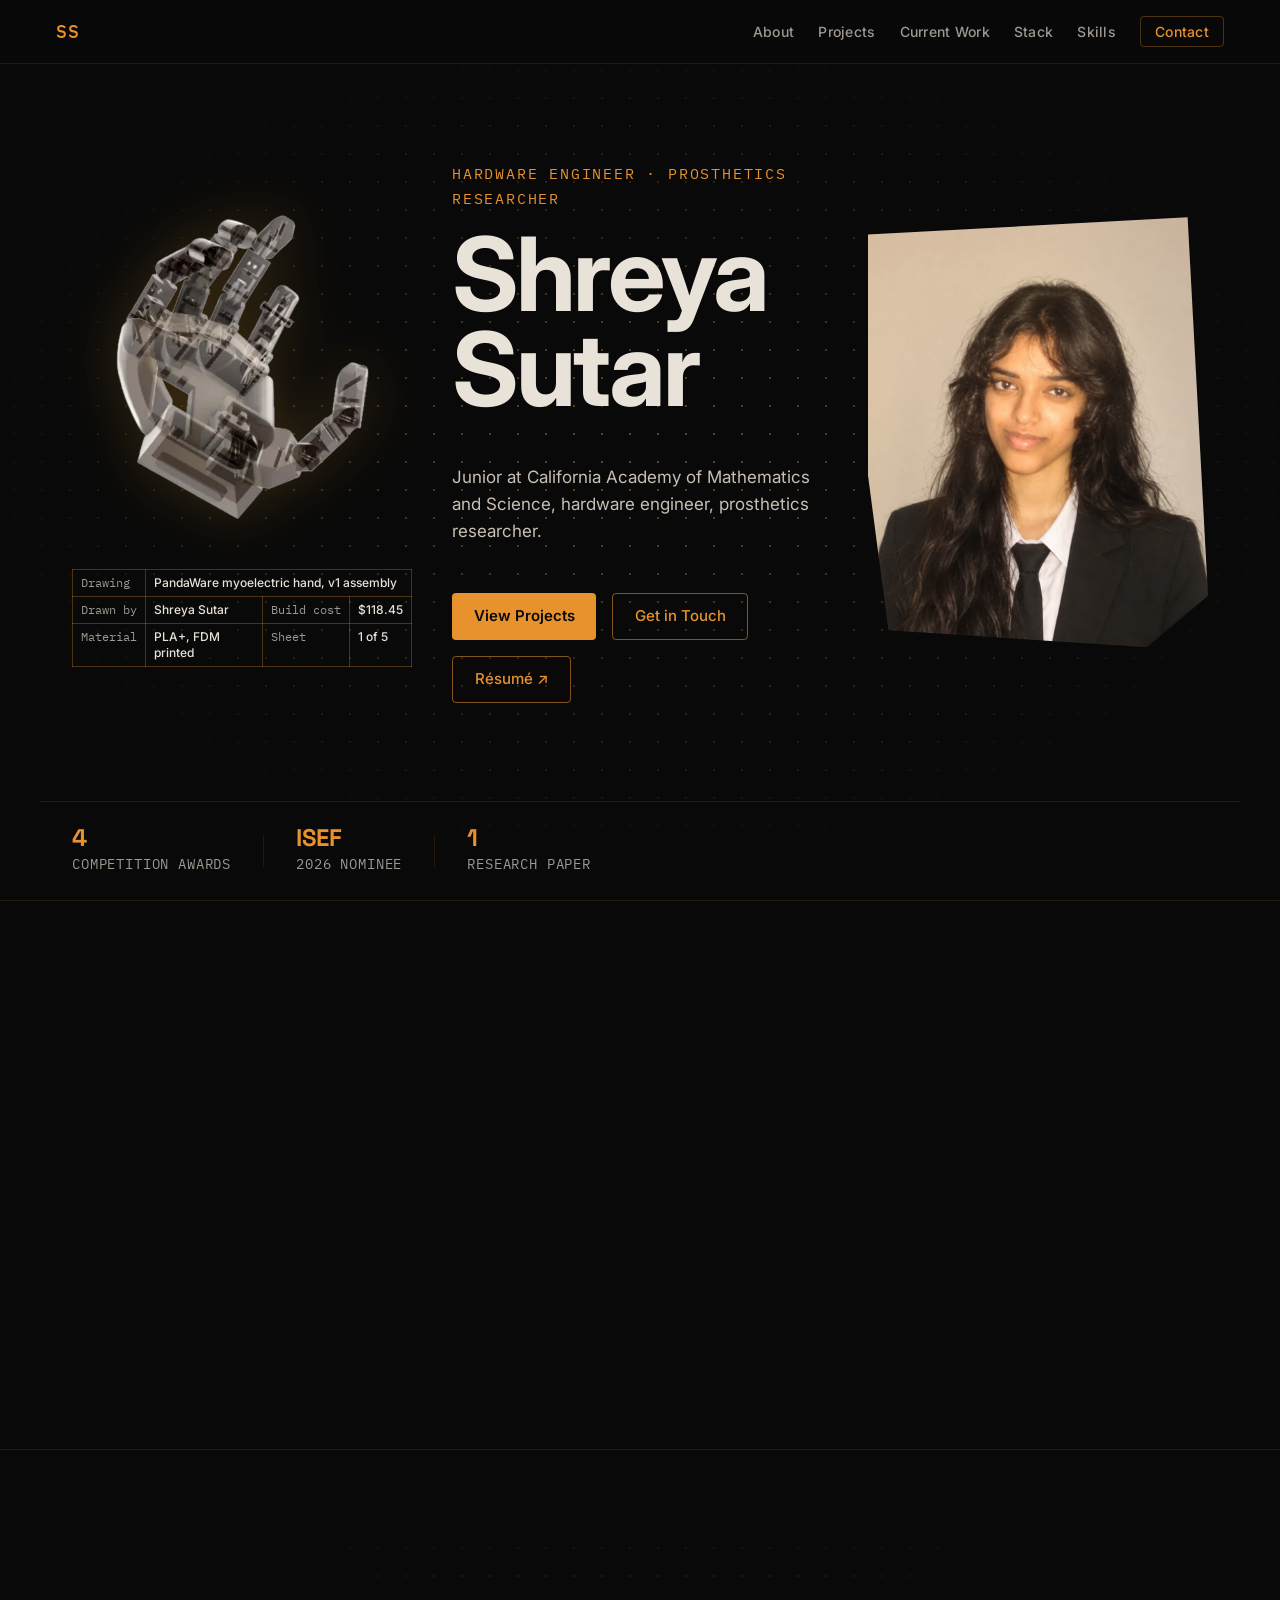
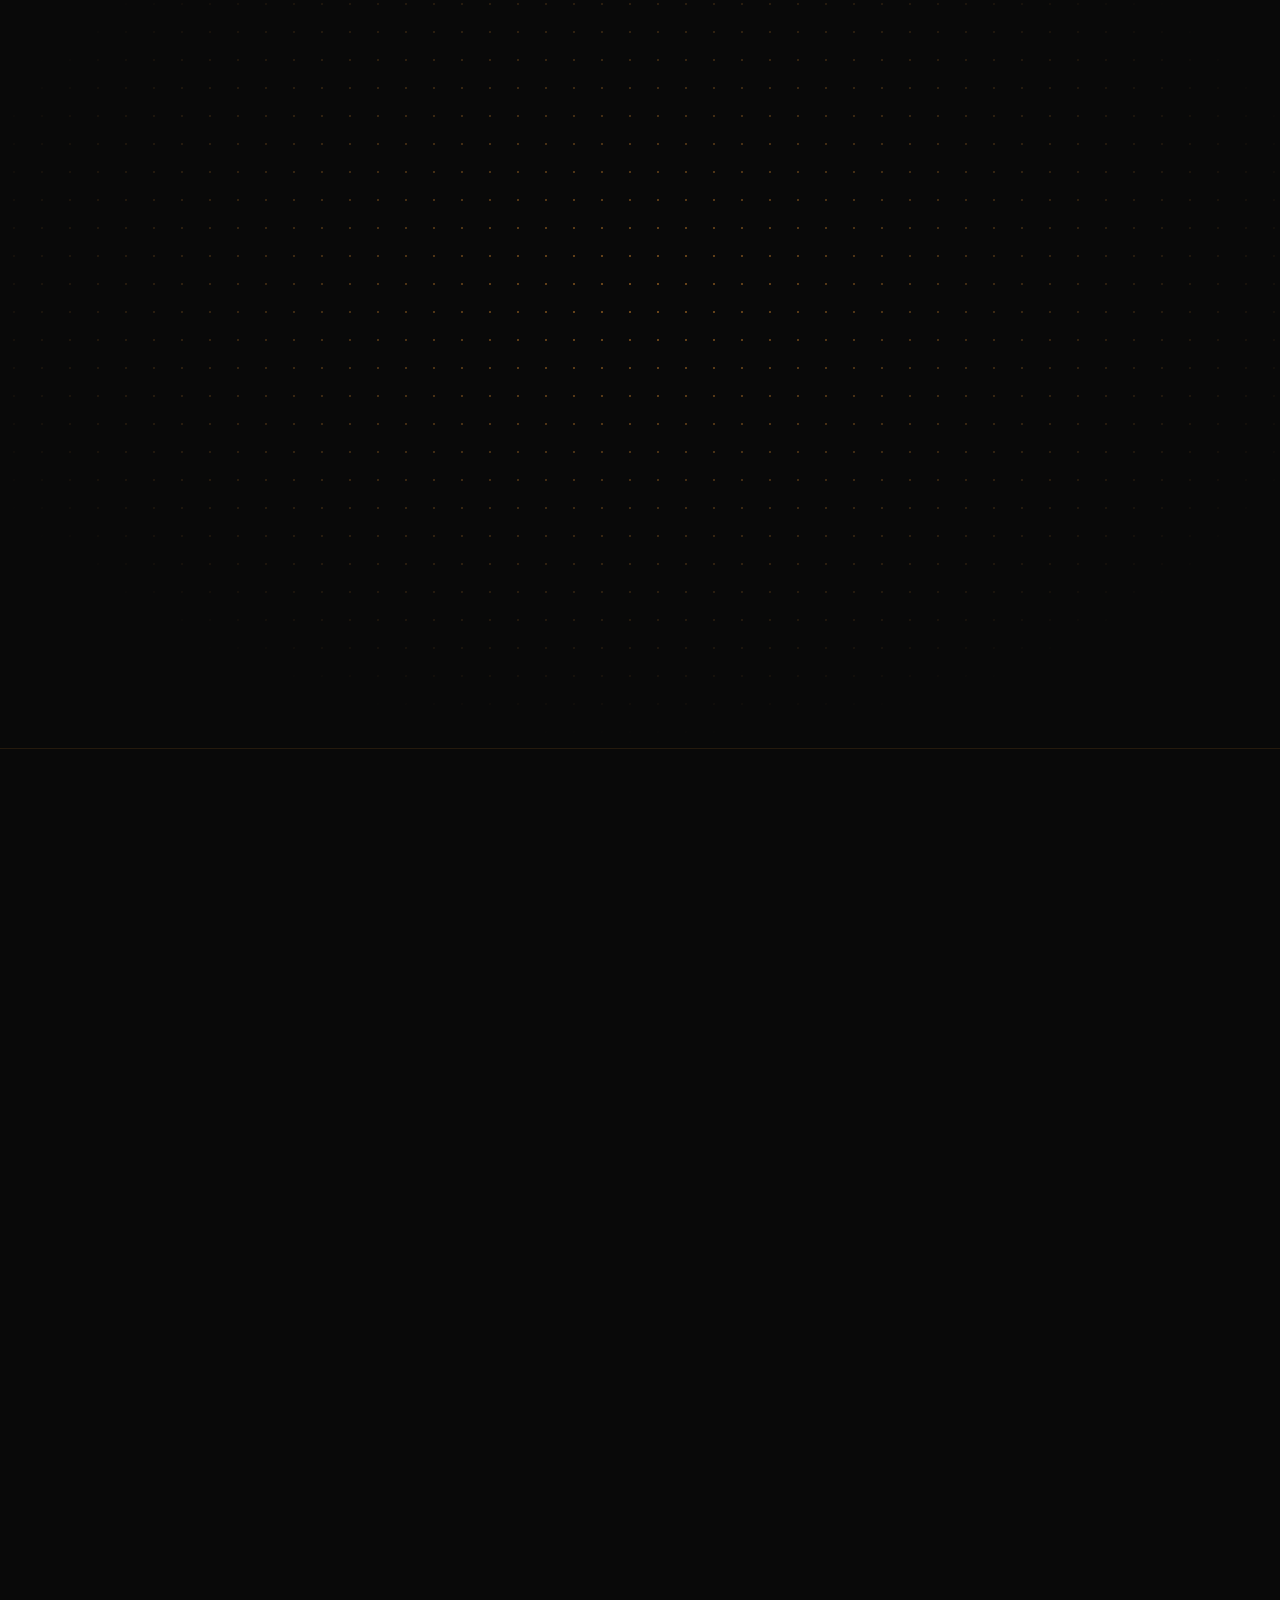
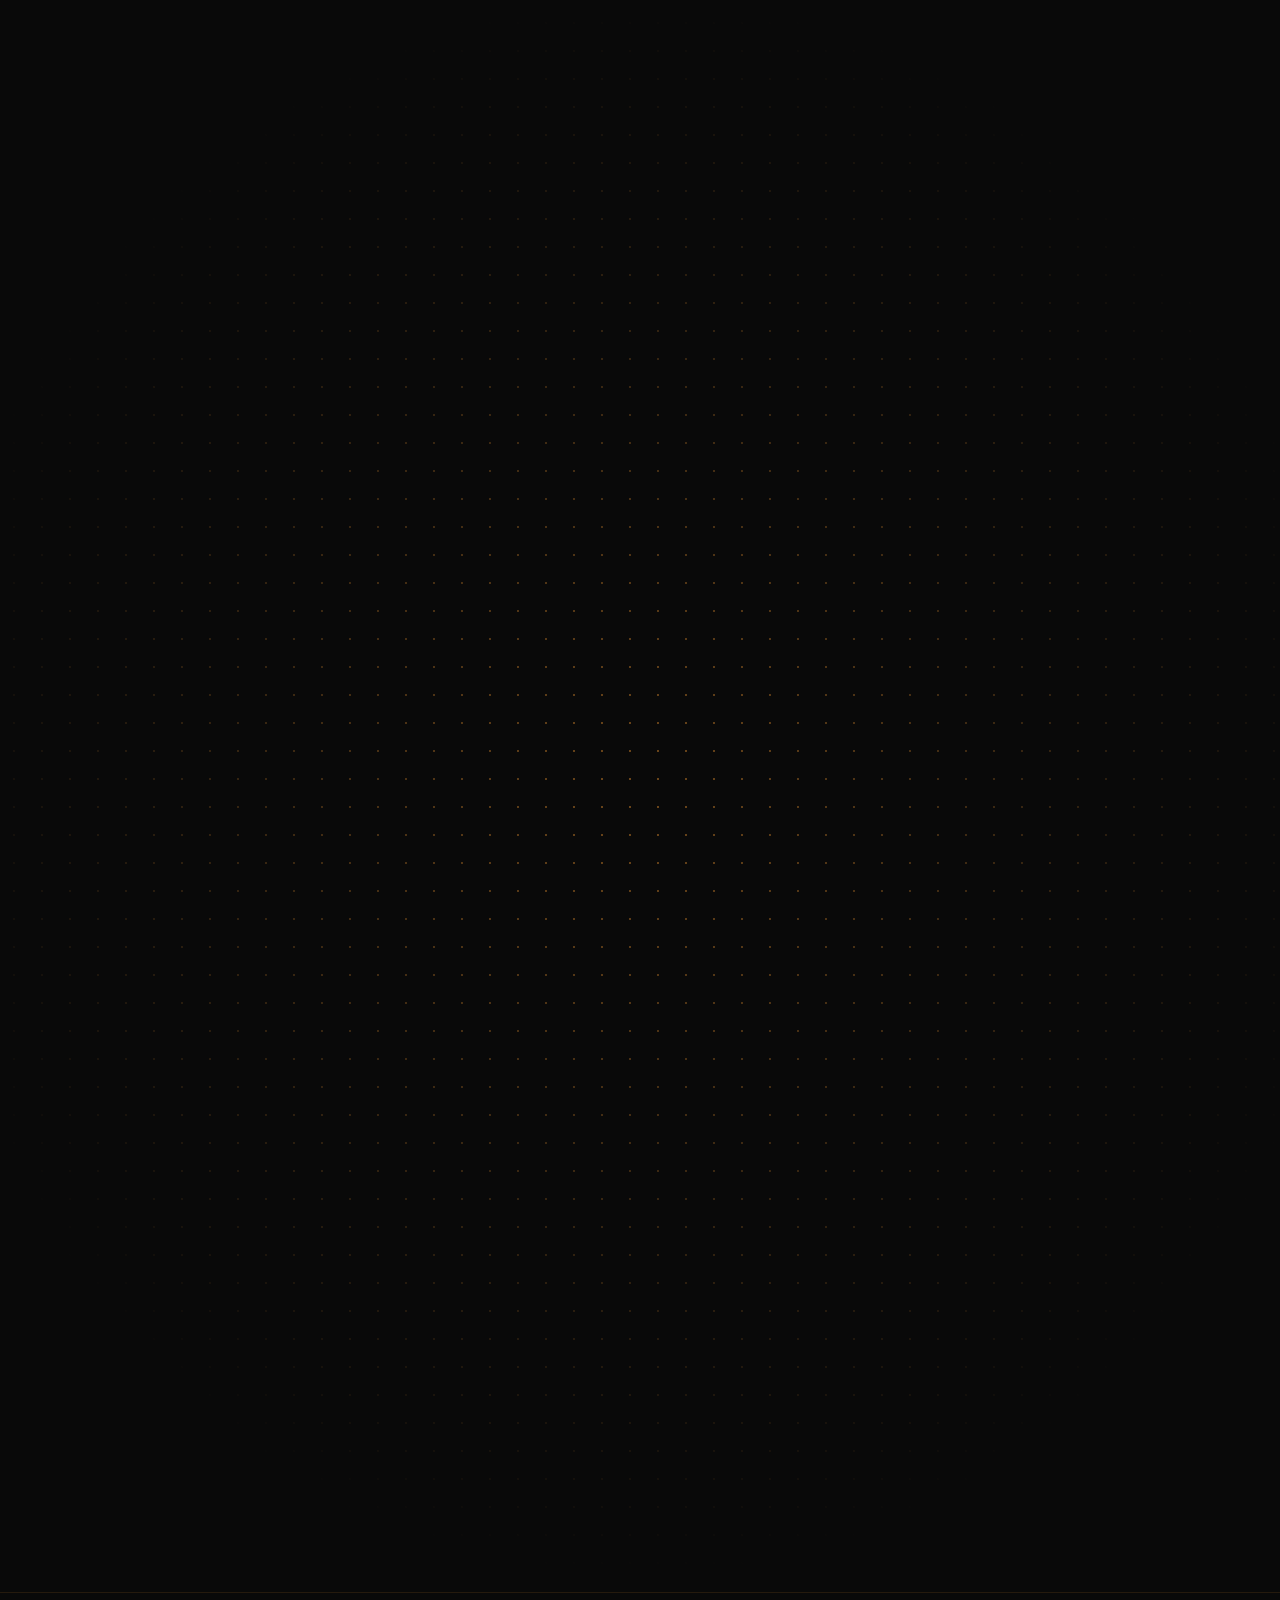
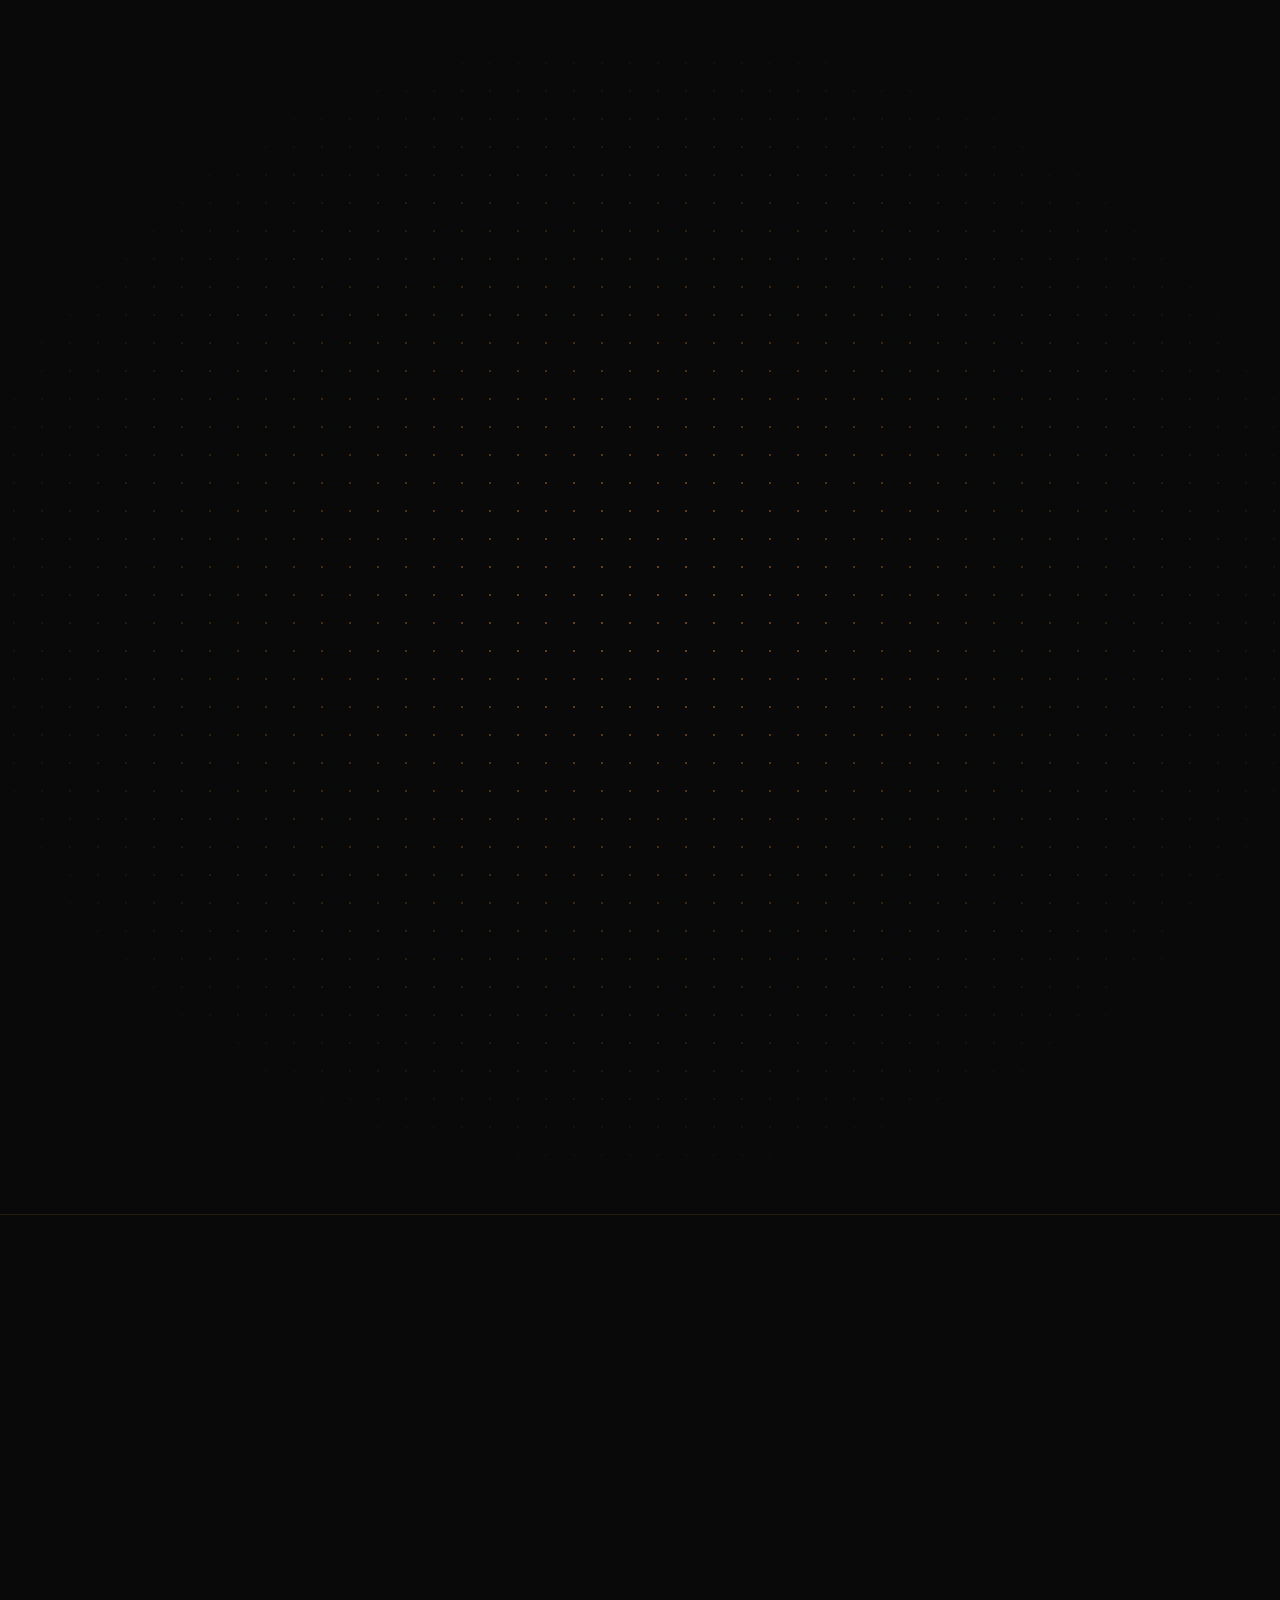
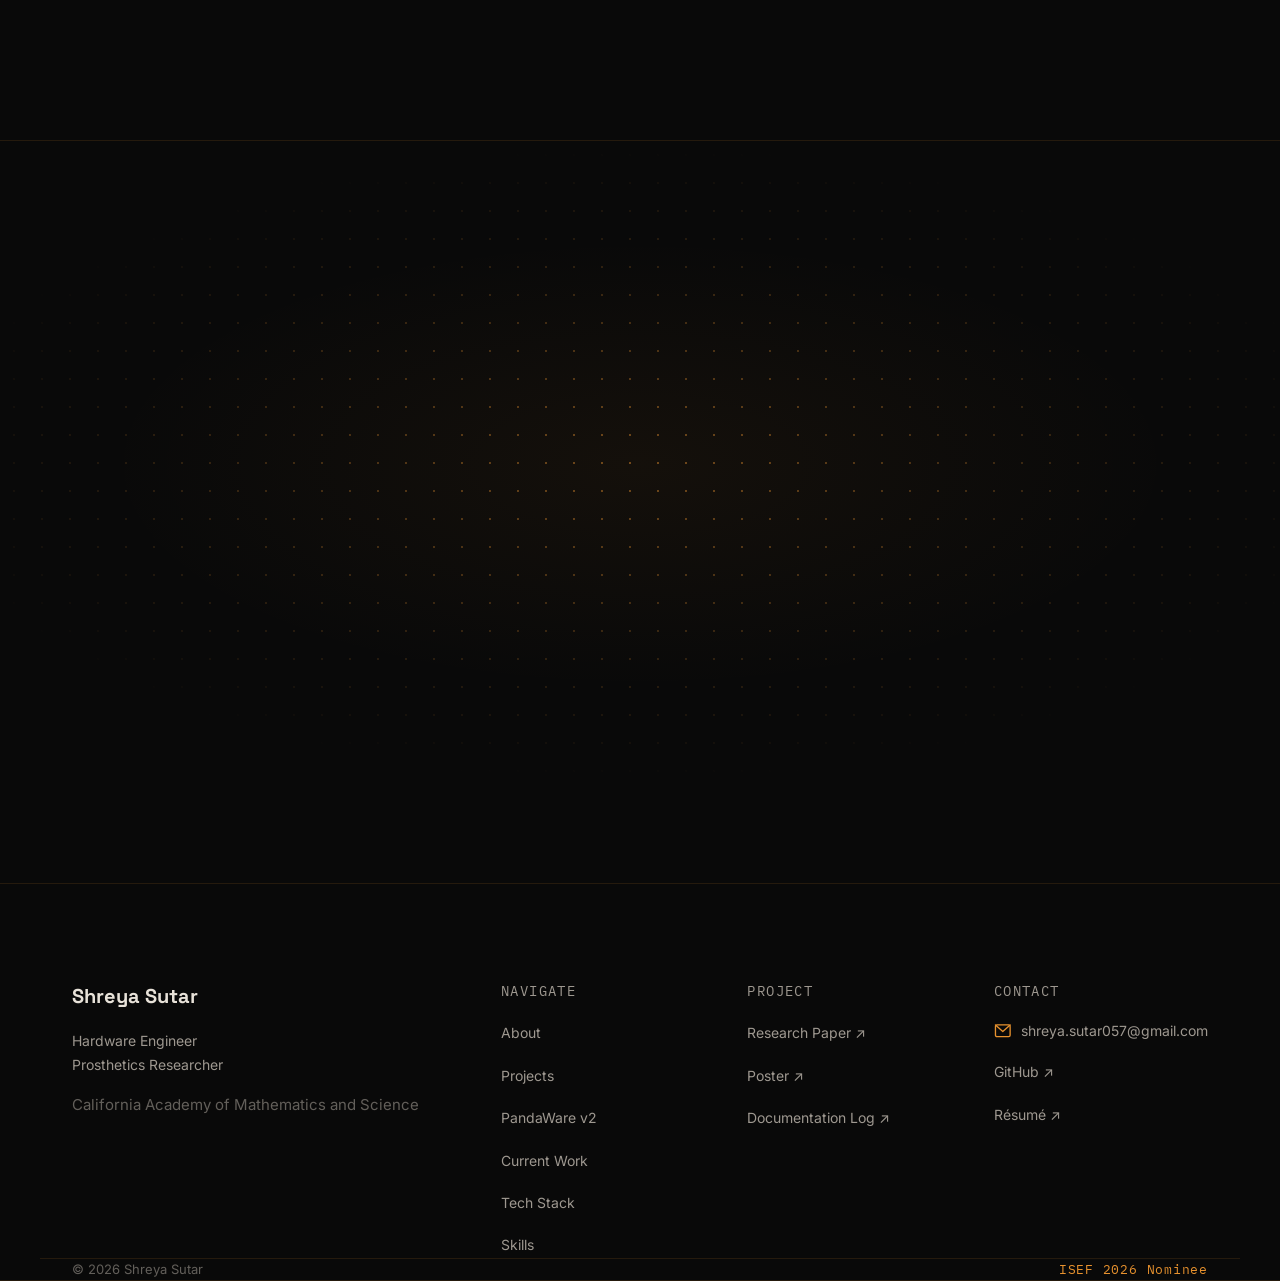
==== commit 0f94d767: "Hero: new headshot photo Co-Authored-By: Claude Opus 5.5 <noreply@anthropic.com> Claude-Session: htt" ====
--- a/index.html
+++ b/index.html
@@ -56,7 +56,7 @@
       </div>
       <div class="hero-photo-wrap" aria-hidden="true">
         <div class="hero-photo">
-          <img src="shreyasutar.png" alt="Shreya Sutar" style="width:100%;height:100%;object-fit:cover;border-radius:inherit;">
+          <img src="assets/headshot.webp" alt="Shreya Sutar" style="width:100%;height:100%;object-fit:cover;border-radius:inherit;">
         </div>
       </div>
     </div>
